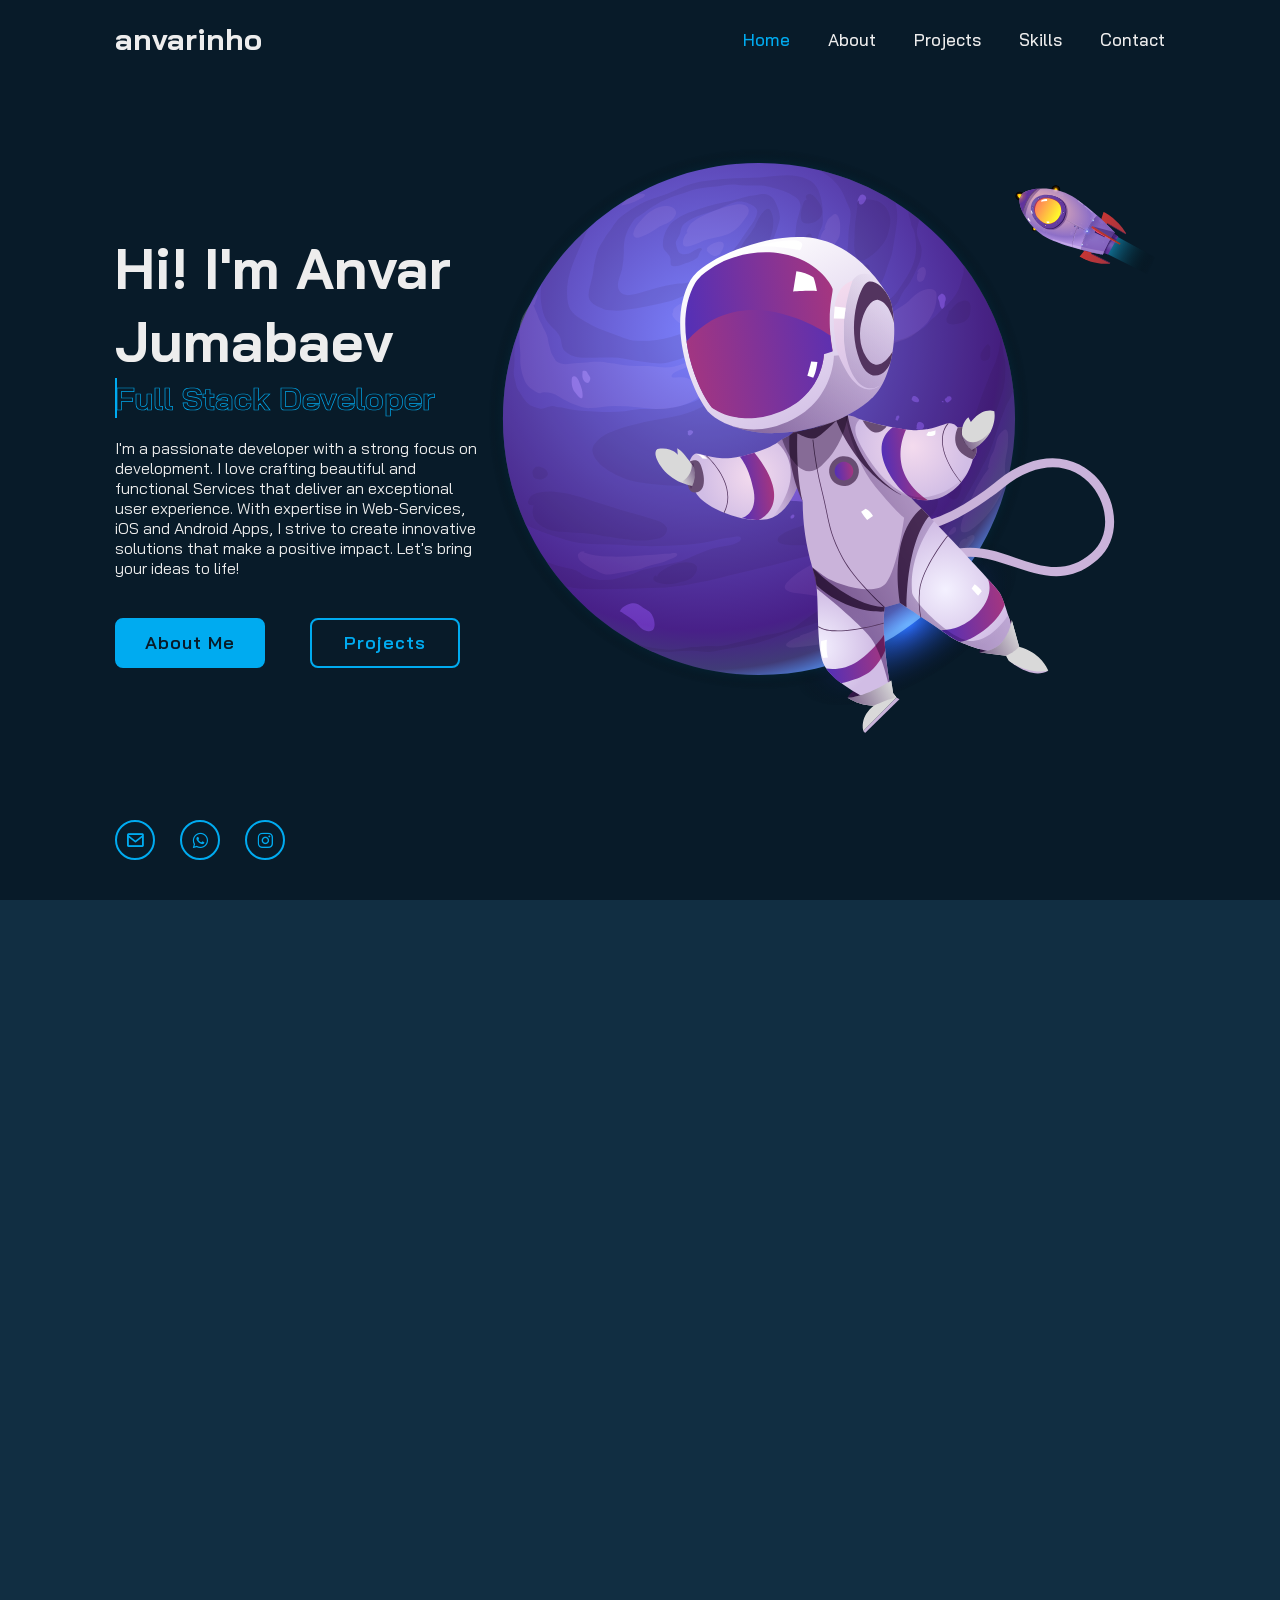
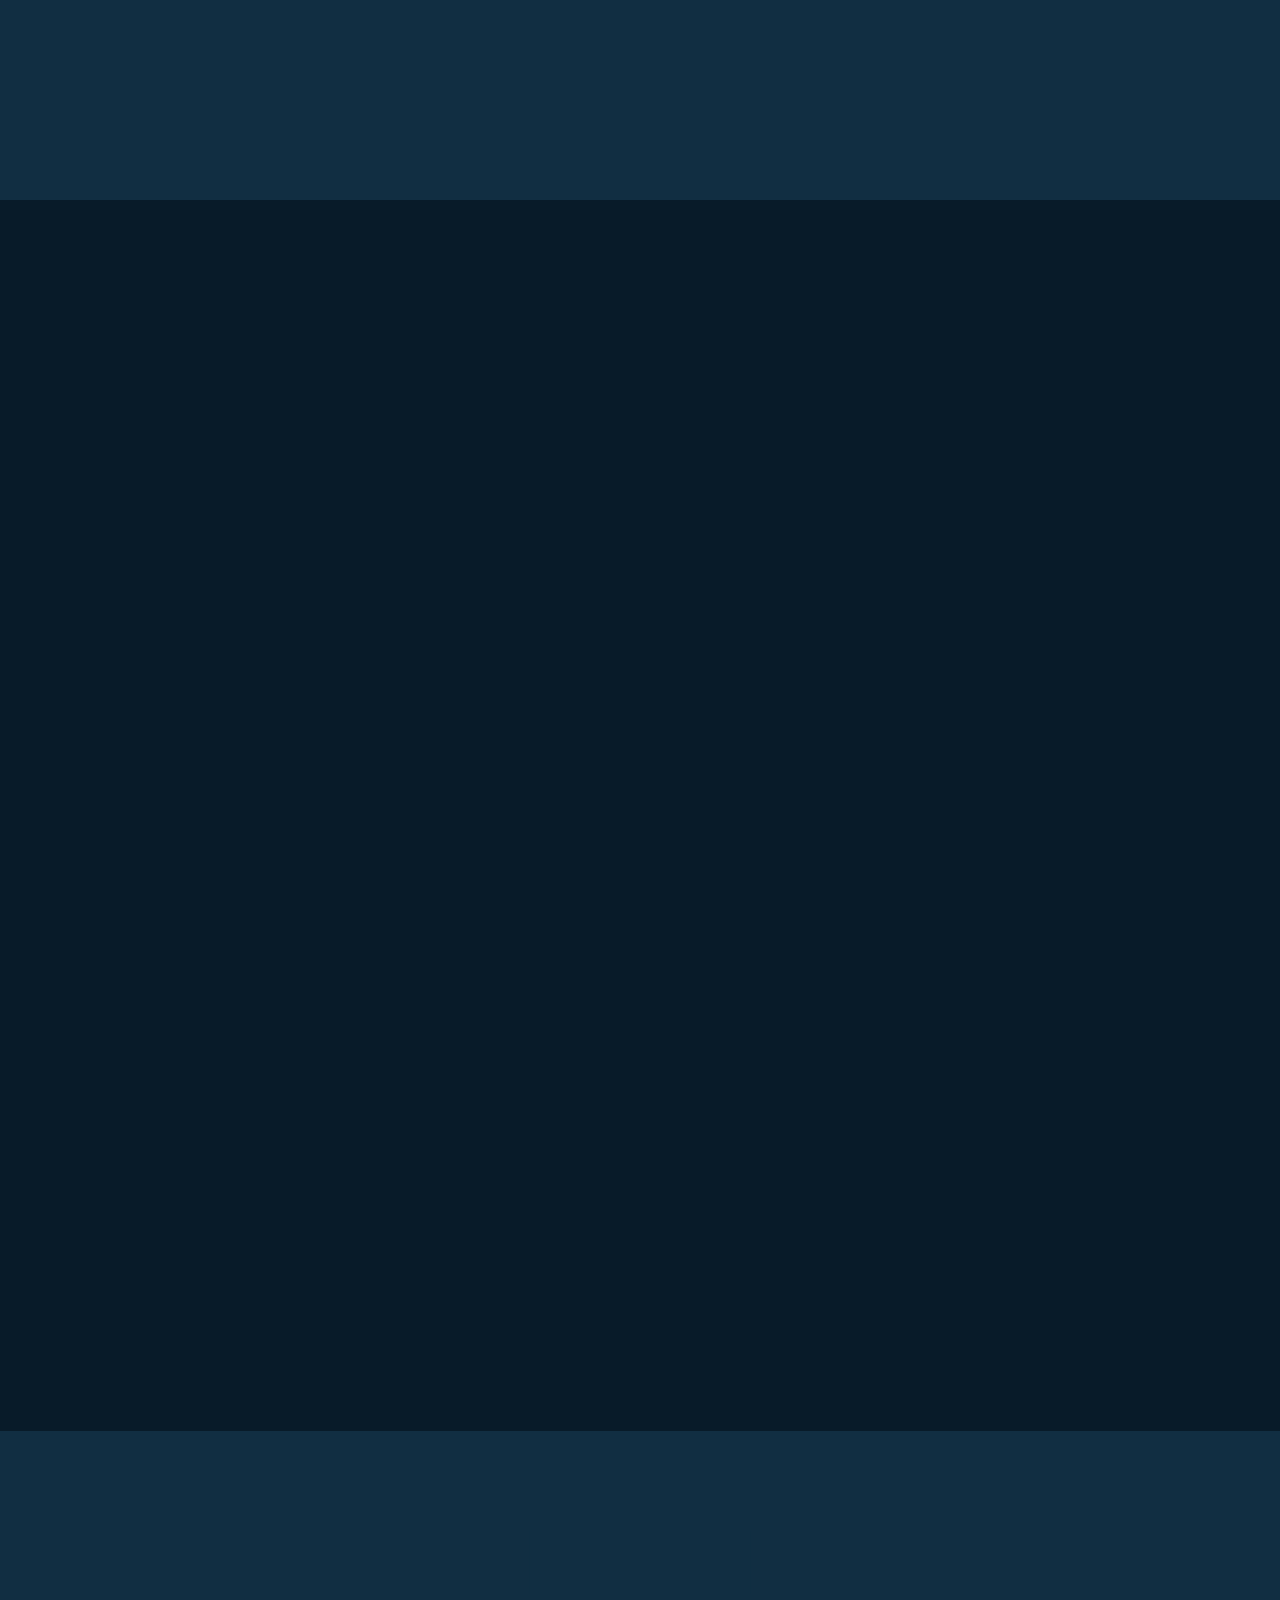
==== index.html @ 2df8dfd7 "rel follow" ====
<!DOCTYPE html>
<html lang="en">
  <head>
    <title>Anvar Jumabaev | Portfolio</title>
    <meta charset="UTF-8" />
    <meta name="viewport" content="width=device-width, initial-scale=1" />
    <meta name="description" content="I'm a passionate developer with a strong focus on development. I love crafting beautiful and functional Services that deliver an exceptional user experience. With expertise in Web-Services, iOS and Android Apps, I strive to create innovative solutions that make a positive impact. Let's bring your ideas to life!"/>
    <!-- <meta name="twitter:card" content="summary" /> -->
    <meta name="twitter:site" content="@anvarinho" />
    <meta name="twitter:title" content="Anvar Jumabaev | Portfolio" />
    <meta name="twitter:description" content="I'm a passionate developer with a strong focus on development. I love crafting beautiful and functional Services that deliver an exceptional user experience. With expertise in Web-Services, iOS and Android Apps, I strive to create innovative solutions that make a positive impact. Let's bring your ideas to life!" />
    <meta name="twitter:image" content="https://anvarinho.github.io/abouts.jpg" />
    <meta property="og:type" content="article" />
    <meta property="og:title" content="Anvar Jumabaev | Portfolio" />
    <meta property="og:description" content="I'm a passionate developer with a strong focus on development. I love crafting beautiful and functional Services that deliver an exceptional user experience. With expertise in Web-Services, iOS and Android Apps, I strive to create innovative solutions that make a positive impact. Let's bring your ideas to life!" />
    <meta property="og:url" content="https://anvarinho.github.io" />
    <meta property="og:image" content="https://anvarinho.github.io/abouts.jpg" />
    <link href="style.css" rel="stylesheet" />
    <link rel="icon" href="favicon.png" type="image/png">
    <!-- box icons -->
    <link href='https://unpkg.com/boxicons@2.1.4/css/boxicons.min.css' rel='stylesheet'>
    <link rel="stylesheet" href="https://unpkg.com/aos@next/dist/aos.css" />
  </head>
  <body>

    <header class="header"> 
      <a href="#" class="logo">anvarinho <span class="animate" style="--i:1;"></span></a>
      <div class="bx bx-menu" id="menu-icon"></div>
      <nav class="navbar">
        <a href="#home" class="active">Home</a>
        <a href="#about">About</a>
        <a href="#projects">Projects</a>
        <a href="#skills">Skills</a>
        <a href="#contact">Contact</a>

        <span class="active-nav"></span>
        <span class="animate" style="--i:2;"></span>
      </nav>
    </header>

    <section class="home show-animate" id="home">
      <div class="home-content">
        <h1>Hi! I'm <span>Anvar Jumabaev</span><span class="animate" style="--i:2;"></span></h1>
        <div class="text-animate">
          <h3>Full Stack Developer</h3>
          <span class="animate" style="--i:3;"></span>
        </div>
        <p>
          I'm a passionate developer with a strong focus on development. I love crafting beautiful and functional Services that deliver an exceptional user experience. With expertise in Web-Services, iOS and Android Apps, I strive to create innovative solutions that make a positive impact. Let's bring your ideas to life!
          <span class="animate" style="--i:4;"></span>
        </p>
        <div class="btn-box">
          <a href="#about" class="btn">About Me</a>
          <a href="#projects" class="btn">Projects</a>
          <span class="animate" style="--i:5;"></span>
        </div>
      </div>
      <div class="home-sci">
        <a href="mailto:anvarinho@gmail.com" target="_blank"><i class='bx bx-envelope'></i></a>
        <a href="https://wa.me/79999858060?text=Hi%20Anvar!!!" target="_blank"><i class='bx bxl-whatsapp'></i></a>
        <a href="https://www.instagram.com/anvarinho/" target="_blank"><i class='bx bxl-instagram'></i></a>
        <span class="animate" style="--i:6;"></span>
      </div>
      <div class="home-imgHover"></div>
      <img data-aos="fade-left" src="header.svg" class="banner-img" alt="">
      <span class="animate home-img" style="--i:7;"></span>
    </section>
    <section class="about" id="about">
      <h2 class="heading">About <span>Me</span><span class="animate scroll" style="--i:1;"></span></h2>
      <div class="about-img">
        <img src="abouts.jpg" alt="About">
        <span class="circle-spin"></span>
        <span class="animate scroll" style="--i:2;"></span> 
      </div>
      <div class="about-content">
        <h3>Full Stack Developer<span class="animate scroll" style="--i:3;"></span> </h3>
        <p>
          I specialize in iOS and Android development, creating cutting-edge mobile applications that enhance user experiences. With a strong command of Swift and Kotlin, I deliver high-quality and feature-rich apps tailored to your specific requirements. From UI design to backend integration, I'm dedicated to building top-notch mobile solutions that leave a lasting impression. Let's turn your ideas into reality on both iOS and Android platforms!
          <span class="animate scroll" style="--i:4;"></span> 
        </p>
        <div class="btn-box btns">
          <a href="#projects" class="btn">Read More</a>
          <span class="animate scroll" style="--i:5;"></span>
        </div>
      </div>
    </section>
    <section class="projects" id="projects">
      <h2 class="heading">My <span>Journey</span><span class="animate scroll" style="--i:1;"></span></h2>
      <div class="projects-row">

        <div class="projects-column">
          <h3 class="title">Projects<span class="animate scroll" style="--i:2;"></span></h3>
          <div class="projects-box">

            <div class="projects-content">
              <div class="content">
                <div class="year"><i class='bx bx-calendar' ></i>  2021 - August</div>
                <a href="https://apps.apple.com/us/app/guidebook-kyrgyzstan/id1575382810" target="_blank"><h3>GuideBook of Kyrgyzstan | iOS App</h3></a>
                <p>The app is informational source for tourists about the most attractive places of Kyrgyzstan and works on django (rest framework) server</p>
                <h1 class="tags">
                  <!-- <p class="tag" style="background: rgba(255, 0, 0, 0.5);">#SwiftUI</p> -->
                  <p class="tag">#SwiftUI</p>
                  <p class="tag">#UIKit</p>
                  <p class="tag">#Foundation</p>
                  <p class="tag">#API</p>
                  <p class="tag">#json</p>
                  <p class="tag">#git</p>
                  <p class="tag">#requests</p>
                </h1>
              </div>
            </div>

            <div class="projects-content">
              <div class="content">
                <div class="year"><i class='bx bx-calendar' ></i>  2022 - January</div>
                <a href="https://central-asia.live/en" target="_blank" rel="follow"><h3>GuideBook of Kyrgyzstan | Website</h3></a>
                <p>The website is informational source for tourists about the most attractive places of Kyrgyzstan and serves as a server for iOS and Android apps</p>
                <h1 class="tags">
                  <p class="tag">#django</p>
                  <p class="tag">#django-rest-framework</p>
                  <p class="tag">#scrapy</p>
                  <p class="tag">#HTML</p>
                  <p class="tag">#CSS</p>
                  <p class="tag">#JavaScript</p>
                  <p class="tag">#AOS</p>
                  <p class="tag">#API</p>
                  <p class="tag">#git</p>
                  <p class="tag">#MySQL</p>
                  <p class="tag">#apache2</p>
                  <p class="tag">#cron</p>
                </h1>
              </div>
            </div>

            

            <div class="projects-content">
              <div class="content">
                <div class="year"><i class='bx bx-calendar' ></i>  2022 - November</div>
                <a href="https://play.google.com/store/apps/details?id=com.anvarinho.guidebook" target="_blank"><h3>GuideBook of Kyrgyzstan | Android App</h3></a>
                <p>The app is informational source for tourists about the most attractive places of Kyrgyzstan and works on django (rest framework) server</p>
                <h1 class="tags">
                  <p class="tag">#jetpack-compose</p>
                  <p class="tag">#okhttp3</p>
                  <p class="tag">#retrofit</p>
                  <p class="tag">#API</p>
                  <p class="tag">#git</p>
                  <p class="tag">#materialUI</p>
                </h1>
              </div>
            </div>
            <div class="projects-content">
              <div class="content">
                <div class="year"><i class='bx bx-calendar' ></i>  2024 - Now</div>
                <a href="https://central-asia.live/en/places" target="_blank" rel="follow"><h3>GuideBook of Kyrgyzstan | App</h3></a>
                <p>The app is informational source for tourists about the most attractive places of Kyrgyzstan and serves as a server for iOS and Android apps</p>
                <h1 class="tags">
                  <p class="tag">#ME<mark>R</mark>N</p>
                  <p class="tag">#MongoDB</p>
                  <p class="tag">#express</p>
                  <p class="tag">#Next.JS</p>
                  <p class="tag">#React</p>
                  <p class="tag">#NodeJS</p>
                  <p class="tag">#nginx</p>
                  <p class="tag">#ubuntu</p>
                  <p class="tag">#pm2</p>
                  <p class="tag">#nvim</p>
                  <p class="tag">#tmux</p>
                  <p class="tag">#bash</p>
                  <p class="tag">#SEO</p>
                </h1>
              </div>
            </div>

            <span class="animate scroll" style="--i:3;"></span>

          </div>
        </div>


        <div class="projects-column">
          <h3 class="title">Projects<span class="animate scroll" style="--i:5;"></span></h3>
          <div class="projects-box">

            <div class="projects-content">
              <div class="content">
                <div class="year"><i class='bx bx-calendar' ></i>  2023 - January</div>
                <a href="https://wecan.kg/" target="_blank"><h3>WeCan | Website</h3></a>
                <p>The website is search service for masters of household purposes and works as a server for iOS and Android apps</p>
                <h1 class="tags">
                  <p class="tag">#django</p>
                  <p class="tag">#django-rest-framework</p>
                  <p class="tag">#FirebaseCloudMessaging</p>
                  <p class="tag">#HTML</p>
                  <p class="tag">#CSS</p>
                  <p class="tag">#JavaScript</p>
                  <p class="tag">#AOS</p>
                  <p class="tag">#API</p>
                  <p class="tag">#git</p>
                  <p class="tag">#PostgreSQL</p>
                  <p class="tag">#nginx</p>
                </h1>
              </div>
            </div>

            <div class="projects-content">
              <div class="content">
                <div class="year"><i class='bx bx-calendar' ></i>  2023 - June</div>
                <a href="https://apps.apple.com/us/app/wecan-%D1%81%D0%B5%D1%80%D0%B2%D0%B8%D1%81-%D0%BF%D0%BE%D0%B8%D1%81%D0%BA%D0%B0-%D0%BC%D0%B0%D1%81%D1%82%D0%B5%D1%80%D0%BE%D0%B2/id6451155875" target="_blank"><h3>WeCan | iOS App</h3></a>
                <p>The app is a client for search service for masters of household purposes and works on django (rest framework) server</p>
                <h1 class="tags">
                  <p class="tag">#SwiftUI</p>
                  <p class="tag">#Foundation</p>
                  <p class="tag">#Firebase</p>
                  <p class="tag">#UserNotifications</p>
                  <p class="tag">#API</p>
                  <p class="tag">#json</p>
                  <p class="tag">#git</p>
                  <p class="tag">#requests</p>
                </h1>
              </div>
            </div>

            <div class="projects-content">
              <div class="content">
                <div class="year"><i class='bx bx-calendar' ></i>  2023 - July</div>
                <a href="https://play.google.com/store/apps/details?id=com.anvarinho.wecan" target="_blank"><h3>WeCan | Android App</h3></a>
                <p>The app is a client for search service for masters of household purposes and works on django (rest framework) server</p>
                <h1 class="tags">
                  <p class="tag">#jetpack-compose</p>
                  <p class="tag">#okhttp3</p>
                  <p class="tag">#FirebaseCloudMessaging</p>
                  <p class="tag">#retrofit</p>
                  <p class="tag">#API</p>
                  <p class="tag">#git</p>
                  <p class="tag">#materialUI</p>
                </h1>
              </div>
            </div>
            <span class="animate scroll" style="--i:6;"></span>
          </div>
        </div>

      </div>
    </section>
    <section class="skills" id="skills">
      <h2 class="heading">My <span>Skills</span><span class="animate scroll" style="--i:1;"></span></h2>
      <div class="skills-row">

        <div class="skills-column">
          <h3 class="title">Coding Skills<span class="animate scroll" style="--i:2;"></span></h3>
          <div class="skills-box">
            <div class="skills-content">

              <div class="progress">
                <h3>HTML <span>90%</span></h3>
                <div class="bar"><span></span></div>
              </div>

              <div class="progress">
                <h3>CSS <span>80%</span></h3>
                <div class="bar"><span></span></div>
              </div>

              <div class="progress">
                <h3>JS <span>65%</span></h3>
                <div class="bar"><span></span></div>
              </div>

              <div class="progress">
                <h3>Python <span>70 %</span></h3>
                <div class="bar"><span></span></div>
              </div>

            </div>
            <span class="animate scroll" style="--i:3;"></span>
          </div>
        </div>

        <div class="skills-column">
          <h3 class="title">Professional Skills<span class="animate scroll" style="--i:5;"></span></h3>
          <div class="skills-box">
            <div class="skills-content">

              <div class="progress">
                <h3>Web Design <span>90%</span></h3>
                <div class="bar"><span></span></div>
              </div>

              <div class="progress">
                <h3>Web Development <span>80%</span></h3>
                <div class="bar"><span></span></div>
              </div>

              <div class="progress">
                <h3>Graphic Design <span>65%</span></h3>
                <div class="bar"><span></span></div>
              </div>

              <div class="progress">
                <h3>SEO Marketing <span>70 %</span></h3>
                <div class="bar"><span></span></div>
              </div>

            </div>
            <span class="animate scroll" style="--i:6;"></span>
          </div>
        </div>

      </div>
    </section>

    <section class="contact" id="contact">
      <h2 class="heading">Contact <span>Me</span><span class="animate scroll" style="--i:1;"></span></h2>
      <!-- <form action="#"> -->
      <form id="contactForm" action="#" onsubmit="sendEmail(event); return false;">

        <div class="input-box">
          <div class="input-field">
            <input type="text" name="fullName" placeholder="Full Name" required>
            <span class="focus"></span>
          </div>
          <div class="input-field">
            <input type="text" name="emailAddress" placeholder="Email Address" required>
            <span class="focus"></span>
          </div>
          <span class="animate scroll" style="--i:3;"></span>
        </div>

        <div class="input-box">
          <div class="input-field">
            <input type="number" name="phoneNumber" placeholder="Mobile Number" required>
            <span class="focus"></span>
          </div>
          <div class="input-field">
            <input type="text" name="emailSubject" placeholder="Email Subject" required>
            <span class="focus"></span>
          </div>
          <span class="animate scroll" style="--i:5;"></span>
        </div>
        <div class="textarea-field">
          <textarea name="message" id="" cols="30" rows="10" placeholder="Your Message" required></textarea>
          <span class="focus"></span>
          <span class="animate scroll" style="--i:7;"></span>
        </div>

        <div class="btn-box btns">
          <button type="submit" class="btn">Submit</button>
          <!-- <a href="mailto:anvarinho@gmail.com?subject=Tour&body=Hello,%0A%0AThis is the body of the email.">Send Email</a> -->
          <span class="animate scroll" style="--i:9;"></span>
        </div>
      </form>
    </section>
    <footer class="footer">
      <div class="footer-text">
        <p><span>anvarinho</span> &copy; 2024</p>
        <!-- <p><span id="authorName">anvarinho</span> &copy; <span id="currentYear"></span></p> -->
        <span class="animate scroll" style="--i:1;"></span>
      </div>
      <div class="footer-iconTop">
        <a href="#"><i class="bx bx-up-arrow-alt"></i></a>
        <span class="animate scroll" style="--i:3;"></span>
      </div>
    </footer>
    <script src="https://unpkg.com/aos@next/dist/aos.js"></script>
    <script>
      AOS.init();
    </script>
    <script src="script.js"></script>
    <script>
      function sendEmail(event) {
      event.preventDefault(); // Prevent the default form submission behavior

      const fullNameInput = document.querySelector('input[name="fullName"]');
      console.log('fullNameInput:', fullNameInput);
      const emailAddressInput = document.querySelector('input[name="emailAddress"]');
      const phoneNumberInput = document.querySelector('input[name="phoneNumber"]');
      const emailSubjectInput = document.querySelector('input[name="emailSubject"]');
      const messageTextarea = document.querySelector('textarea[name="message"]');

      // Check if any of the form elements are null
      if (!fullNameInput || !emailAddressInput || !emailSubjectInput || !messageTextarea) {
        console.error('One or more form elements are not found.');
        return;
      }

      const fullName = encodeURIComponent(fullNameInput.value);
      const emailAddress = encodeURIComponent(emailAddressInput.value);
      const phoneNumber = encodeURIComponent(phoneNumberInput.value)
      const emailSubject = encodeURIComponent(emailSubjectInput.value);
      const message = encodeURIComponent(messageTextarea.value);

      const mailtoLink = `mailto:anvarinho@gmail.com?subject=${emailSubject}&body=${message}%0A%0AFrom: ${fullName} <%20${emailAddress}>%0APhone: +${phoneNumber}`;
      // const mailtoLink = `mailto:${emailAddress}?subject=${emailSubject}&body=${message}%0A%0AFrom: ${fullName} <%20${emailAddress}>`;
      window.location.href = mailtoLink;
    }
    </script>
    <!-- <script>
      AOS.init();
    </script> -->
  </body>
</html>
---- style.css ----
@import url('https://fonts.googleapis.com/css2?family=Poppins:wght@300;400;500;600;700;800;900&display=swap');
@import url('https://fonts.googleapis.com/css2?family=Bai+Jamjuree:wght@300;400;500;600;700;800;900&display=swap');

* {
    margin: 0;
    padding: 0;
    box-sizing: border-box;
    text-decoration: none;
    border: none;
    outline: none;
    scroll-behavior: smooth;
    font-family: 'Bai Jamjuree', sans-serif;
}

:root{
    --bg-color: #081b29;
    --second-bg-color: #112e42;
    --text-color: #ededed;
    --main-color: #00abf0;
}

html{
    font-size: 62.5%;
    overflow-x: hidden;
}

body{
    background: var(--bg-color);
    color: var(--text-color);
}

.header {
    position: fixed;
    top: 0;
    left: 0;
    width: 100%;
    padding: 2rem 9%;
    background: transparent;
    display: flex;
    justify-content: space-between;
    align-items: center;
    z-index: 100;
    transition: .5s;
}

.header.sticky{
    background: linear-gradient(0deg, transparent, rgba(0,0,0,0.8));
    backdrop-filter: blur(6px);
    -webkit-backdrop-filter:blur(6px);
}

.logo{
    position: relative;
    font-size: 3rem;
    color: var(--text-color);
    font-weight: 900;
}

.navbar{
    position: relative;
}

.navbar a{
    font-size: 1.7rem;
    color: var(--text-color);
    font-weight: 500;
    margin-left: 3.5rem;
    transition: .5s;
    z-index: 100;
}

.navbar a:hover,
.navbar a.active{
    color: var(--main-color);
}

#menu-icon{
    position: relative;
    font-size: 3.5rem;
    color: var(--text-color);
    cursor: pointer;
    display: none;
}

section {
    min-height: 100vh;
    padding: 10rem 9% 2rem;
}

.home{
    display: flex;
    align-items: center;
    padding: 0 9%;
    /* background: url('header.svg') no-repeat;
    background-size: cover;
    background-position: center; */
}

.home-content{
    max-width: 60rem;
    z-index: 99;
}

.home-content h1{
    position: relative;
    display: inline-block;
    font-size: 5.6rem;
    font-weight: 700;
    line-height: 1.3;
}

.home-content h1 span{
    color: var(--text-color);
}

.home-content .text-animate{
    position: relative;
    width: 32.8rem;
}

.home-content .text-animate h3{
    font-size: 3.2rem;
    font-weight: 700;
    color: transparent;
    -webkit-text-stroke: .7px var(--main-color);
    background-image: linear-gradient(var(--main-color), var(--main-color));
    background-repeat: no-repeat;
    -webkit-background-clip: text;
    background-position: -33rem 0;

}

.home.show-animate .home-content .text-animate h3{
    animation: homeBgText 6s linear infinite;
    animation-delay: 2s;
}

.home-content .text-animate h3::before{
    content: '';
    position: absolute;
    top: 0;
    left: 0;
    width: 0;
    height: 100%;
    border-right: 2px solid var(--main-color);
    z-index: -1;
}

.home.show-animate .home-content .text-animate h3::before{
    animation: homeCursorText 6s linear infinite;
    animation-delay: 2s;
}

.home-content p{
    position: relative;
    font-size: 1.6rem;
    margin: 2rem 0 4rem;
}

.btn-box{
    position: relative;
    display: flex;
    justify-content: space-between;
    width: 34.5rem;
    height: 5rem;
}

.btn-box .btn{
    position: relative;
    display: inline-flex;
    justify-content: center;
    align-items: center;
    width: 15rem;
    height: 100%;
    background: var(--main-color);
    border: .2rem solid var(--main-color);
    border-radius: .8rem;
    font-size: 1.8rem;
    font-weight: 600;
    letter-spacing: .1rem;
    color: var(--bg-color);
    z-index: 1;
    overflow: hidden;
    transition: .5s;
}

.btn-box .btn:hover{
    color: var(--main-color);
}

.btn-box .btn:nth-child(2){
    background: transparent;
    color: var(--main-color);
}
.btn-box .btn:nth-child(2):hover{
    color: var(--bg-color);
}

.btn-box .btn:nth-child(2)::before{
    background: var(--main-color);
}

.btn-box .btn::before{
    content: '';
    position: absolute;
    top: 0;
    left: 0;
    width: 0;
    height: 100%;
    background: var(--bg-color);
    z-index: -1;
    transition: .5s;
}

.btn-box .btn:hover::before{
    width: 100%;
}

.home-sci{
    position: absolute;
    bottom: 4rem;
    width: 170px;
    display: flex;
    justify-content: space-between;
}

.home-sci a{
    position: relative;
    display: inline-flex;
    justify-content: center;
    align-items: center;
    width: 40px;
    height: 40px;
    background: transparent;
    border: .2rem solid var(--main-color);
    border-radius: 50%;
    font-size: 20px;
    color: var(--main-color);
    z-index: 1;
    overflow: hidden;
    transition: .5s;
}

.home-sci a:hover{
    color: var(--bg-color);
}

.home-sci a::before{
    content: '';
    position: absolute;
    top: 0;
    left: 0;
    width: 0;
    height: 100%;
    background: var(--main-color);
    z-index: -1;
    transition: .5s; 
}

.home-sci a:hover::before{
    width: 100%;
}

.banner-img {
    box-sizing: border-box;
    z-index: 101;
    animation: updown 3s linear infinite;
}

.home-imgHover{
    position: absolute;
    top: 0;
    right: 0;
    width: 45%;
    height: 100%;
    background: transparent;
    transition: 3s;
}

.home-imgHover:hover{
    background: var(--bg-color);
    opacity: .8;
}

.about{
    display: flex;
    justify-content: center;
    align-items: center;
    flex-direction: column;
    gap: 2rem;
    background: var(--second-bg-color);
    padding-bottom: 6rem;
}

.heading{
    position: relative;
    font-size: 5rem;
    margin-bottom: 3rem;
    text-align: center;
}

span{
    color: var(--main-color);
}

.about-img{
    position: relative;
    width: 25rem;
    height: 25rem;
    border-radius: 50%;
    display: flex;
    justify-content: center;
    align-items: center;
}

.about-img img{
    width: 90%;
    border-radius: 50%;
    border: .2rem solid var(--main-color);
}

.about-img .circle-spin{
    position: absolute;
    top: 50%;
    left: 50%;
    transform: translate(-50%, -50%) rotate(0);
    width: 100%;
    height: 100%;
    border-radius: 50%;
    border-top: .2rem solid var(--second-bg-color);
    border-bottom: .2rem solid var(--second-bg-color);
    border-left: .2rem solid var(--main-color);
    border-right: .2rem solid var(--main-color);
    animation: aboutSpinner 8s linear infinite;
}

.about-content{
    text-align: center;
}

.about-content h3{
    position: relative;
    display: inline-block;
    font-size: 2.6rem;
}

.about-content p{
    position: relative;
    font-size: 1.6rem;
    margin: 2rem 0 3rem;
}

.btn-box.btns{
    display: inline-block;
    width: 15rem;
}

.btn-box.btns a::before{
    background: var(--second-bg-color);
}

.projects{
    display: flex;
    justify-content: center;
    align-items: center;
    flex-direction: column;
    min-height: auto;
    padding-bottom: 5rem;
}

.projects .projects-row{
    display: flex;
    flex-wrap: wrap;
    gap: 5rem;
}

.projects .projects-column{
    flex: 1 1 40rem;
}

.projects-column .title{
    position: relative;
    display: inline-block;
    font-size: 2.5rem;
    margin: 0 0 1.5rem 2rem;
}

.projects-column .projects-box{
    position: relative;
    border-left: .2rem solid var(--main-color);
}

.projects-box .projects-content{
    position: relative;
    padding-left: 2rem;
}

.projects-box .projects-content .tags{
    display: flex;
    flex-wrap: wrap;
}

.projects-box .projects-content .tags .tag {
    padding-top: 0;
    margin-right: 6px;
    padding: 0 3px 0 3px;
    background: var(--second-bg-color);
    border-radius: 3px;
    margin-top: 3px;
}

.projects-box .projects-content::before{
    content: '';
    position: absolute;
    top: 0;
    left: -1.1rem;
    width: 2rem;
    height: 2rem;
    background: var(--main-color);
    border-radius: 50%;
}

.projects-content .content{
    position: relative;
    padding: 2rem;
    border: .2rem solid var(--main-color);
    border-radius: .6rem;
    margin-bottom: 2rem;
    overflow: hidden;
}

.projects-content .content::before{
    content: '';
    position: absolute;
    top: 0;
    left: 0;
    width: 0;
    height: 100%;
    background: var(--second-bg-color);
    z-index: -1;
    transition: .5s;
}

.projects-content .content:hover::before{
    width: 100%;
}

.projects-content .content .year{
    font-size: 1.5rem;
    color: var(--main-color);
    padding-bottom: .5rem;
}

.projects-content .content .year i{
    padding-right: .5rem;
}

.projects-content .content a h3{
    font-size: 2rem;
    color: var(--text-color);
}

.projects-content .content p{
    font-size: 1.6rem;
    padding-top: .5rem;
}

.skills {
    min-height: auto;
    padding-bottom: 7rem;
    background: var(--second-bg-color);
}

.skills h2{
    display: inline-block;
    left: 50%;
    transform: translateX(-50%);
}

.skills .skills-row{
    display: flex;
    flex-wrap: wrap;
    gap: 5rem;
}

.skills-row .skills-column{
    flex: 1 1 40rem;
}

.skills-column .title{
    position: relative;
    display: inline-block;
    font-size: 2.5rem;
    margin: 0 0 1.5rem;
}

.skills-column .skills-box{
    position: relative;
}

.skills-box .skills-content{
    position: relative;
    border: .2rem solid var(--main-color);
    border-radius: .6rem;
    padding: .5rem 1.5rem;
    z-index: 1;
    overflow: hidden;
}

.skills-box .skills-content::before{
    content: '';
    position: absolute;
    top: 0;
    left: 0;
    width: 0;
    height: 100%;
    background: var(--bg-color);
    z-index: -1;
    transition: .5s;
}

.skills-box .skills-content:hover::before{
    width: 100%;
}

.skills-content .progress{
    padding: 1rem 0;
}

.skills-content .progress h3{
    font-size: 1.7rem;
    display: flex;
    justify-content: space-between;
}

.skills-content .progress h3 span{
    color: var(--text-color);
}

.skills-content .progress .bar{
    height: 2.5rem;
    border-radius: .6rem;
    border: .2rem solid var(--main-color);
    padding: .5rem;
    margin: 1rem 0;
}

.skills-content .progress .bar span{
    display: block;
    height: 100%;
    border-radius: .3rem;
    background: var(--main-color);
}

.skills-column:nth-child(1) .skills-content .progress:nth-child(1) .bar span{
    width: 90%;
}

.skills-column:nth-child(1) .skills-content .progress:nth-child(2) .bar span{
    width: 80%;
}

.skills-column:nth-child(1) .skills-content .progress:nth-child(3) .bar span{
    width: 65%;
}

.skills-column:nth-child(1) .skills-content .progress:nth-child(4) .bar span{
    width: 70%;
}

.skills-column:nth-child(2) .skills-content .progress:nth-child(1) .bar span{
    width: 90%;
}

.skills-column:nth-child(2) .skills-content .progress:nth-child(2) .bar span{
    width: 80%;
}

.skills-column:nth-child(2) .skills-content .progress:nth-child(3) .bar span{
    width: 65%;
}

.skills-column:nth-child(2 ) .skills-content .progress:nth-child(4) .bar span{
    width: 70%;
}

.contact {
    min-height: auto;
    padding-bottom: 7rem;
}

.contact h2{
    display: inline-block;
    left: 50%;
    transform: translateX(-50%);
}

.contact form {
    max-width: 70rem;
    margin: 0 auto;
    text-align: center;
}

.contact form .input-box{
    position: relative;
    display: flex;
    justify-content: space-between;
    flex-wrap: wrap;
}

.contact form .input-box .input-field{
    position: relative;
    width: 49%;
    margin: .8rem 0;
}

.contact form .input-box .input-field input,
.contact form .textarea-field textarea{
    width: 100%;
    height: 100%;
    padding: 1.5rem;
    font-size: 1.6rem;
    color: var(--text-color);
    background: transparent;
    border-radius: .6rem;
    border: .2rem solid var(--main-color);
}

.contact form .input-box .input-field input::placeholder,
.contact form .textarea-field textarea::placeholder{
    color: var(--text-color);
}

.contact form .focus {
    position: absolute;
    top: 0;
    left: 0;
    width: 0;
    height: 100%;
    background: var(--second-bg-color);
    border-radius: .6rem;
    z-index: -1;
    transition: .5s;
}

.contact form .input-box .input-field input:focus~.focus,
.contact form .input-box .input-field input:valid~.focus,
.contact form .textarea-field textarea:focus~.focus,
.contact form .textarea-field textarea:valid~.focus{
    width: 100%;
}

.contact form .textarea-field{
    position: relative;
    margin: .8rem 0 2.7rem;
    display: flex;
}

.contact form .textarea-field textarea {
    resize: none;
}

.contact form .btn-box.btns .btn {
    cursor: pointer; 
}

.footer {
    display: flex;
    justify-content: space-between;
    align-items: center;
    flex-wrap: wrap;
    padding: 2rem 9%;
    background: var(--second-bg-color);
}

.footer-text,
.footer-iconTop{
    position: relative;
}

.footer-text p{
    font-size: 1.6rem;
}

.footer-text p span{
    font-size: 2.4rem;
    font-weight: 900;
}

.footer-iconTop a{
    position: relative;
    display: inline-flex;
    justify-content: center;
    align-items: center;
    padding: .8rem;
    background: var(--main-color);
    border: .2rem solid var(--main-color);
    border-radius: .6rem;
    z-index: 1;
    overflow: hidden;
}

.footer-iconTop a::before{
    content: '';
    position: absolute;
    top: 0;
    left: 0;
    width: 0;
    height: 100%;
    background: var(--second-bg-color);
    z-index: -1;
    transition: .5s;
}

.footer-iconTop a:hover::before{
    width: 100%;
}

.footer-iconTop a i{
    font-size: 2.4rem;
    color: var(--bg-color);
    transition: .5s;
}

.footer-iconTop a:hover i{
    color: var(--main-color);
}

/* ANIMATION RELOAD AND SCROLL */
.animate{
    position: absolute;
    top: 0;
    right: 0;
    width: 100%;
    height: 100%;
    background: var(--bg-color);
    z-index: 98;
}

.animate.home-img{
    width: 50%;
}

.logo .animate,
.navbar .animate,
#menu-icon .animate,
.home.show-animate .animate{
    animation: showRight 1s ease forwards;
    animation-delay: calc(.3s * var(--i));
}

.animate.scroll{
    transition: 1s ease;
    transition-delay: calc(.3s / var(--i));
    animation: none;
}

section:nth-child(odd) .animate.scroll,
.footer .animate.scroll{
    background: var(--second-bg-color);
}

.projects .projects-box .animate.scroll {
    width: 105%;
}

.about.show-animate .animate.scroll,
.projects.show-animate .animate.scroll,
.skills.show-animate .animate.scroll,
.contact.show-animate .animate.scroll,
.footer.show-animate .animate.scroll{
    transition-delay: calc(.3s * var(--i));
    width: 0;
}

/* Breakpoints */

@media (max-width: 1200px){
    html{
        font-size: 55%;
    }
}

@media (max-width: 991px){
    .header{
        padding: 2rem 4%;
    }
    .banner-img{
        display: none;
    }

    section{
        padding: 10rem 4% 2rem;
    }

    .home {
        padding: 0 4%;
    }

    .footer{
        padding: 2rem 4%;
    }
}

@media (max-width: 850px){
    .animate.home-img {
        width: 55%;
    }
}

@media (max-width: 768px){
    /* .header{
        
    } */

    #menu-icon{
        display: block;
    }

    .header.sticky{
        background: rgba(0,0,0,0.3);
        /* backdrop-filter: blur(3px);
        -webkit-backdrop-filter:blur(3px); */
    }

    .navbar{
        position: absolute;
        top: 100%;
        left: -100%;
        width: 100%;
        padding: 1rem 4%;
        background: rgba(0,0,0,0.3);
        backdrop-filter: blur(3px);
        -webkit-backdrop-filter:blur(3px);
        box-shadow: 0 .5rem 1rem rgba(0,0,0,.2);
        z-index: 1;
        transition: .25s ease;
        transition-delay: .25s;
    }

    .navbar.active{
        left: 0;
        transition-delay: 0s;
    }

    .navbar .active-nav{
        position: absolute;
        top: 0;
        left: -100%;
        width: 100%;
        height: 100%;
        background: rgba(0,0,0,0.5);
        backdrop-filter: blur(3px);
        -webkit-backdrop-filter:blur(3px);
        border-top: .1rem solid rgba(0,0,0,.2);
        z-index: -1;
        transition: .25s ease;
        transition-delay: 0s;
    }

    .navbar.active .active-nav{
        left: 0;
        transition-delay: .25s;
    }

    .navbar a {
        display: block;
        font-size: 2rem;
        margin: 3rem 0;
        transform: translateX(-20rem);
        transition: .25s ease;
        transition-delay: 0s;
    }

    .navbar.active a{
        transform: translateX(0);
        transition-delay: .25s;
    }

    .home-imgHover{
        pointer-events: none;
        background: var(--bg-color);
        opacity: .6;
    }
}

@media (max-width: 520px){
    html{
        font-size: 50%;
    }

    .home-content h1{
        display: flex;
        flex-direction: column;
    }

    .home-sci{
        width: 160px;
    }

    .home-sci a{
        width: 38px;
        height: 38px;
    }
}

@media (max-width: 462px){
    .home-content h1{
        font-size: 5.2rem;
    }

    .projects{
        padding: 10rem 4% 5rem 5%;
    }

    .contact form .input-box .input-field{
        width: 100%;
    }

    .footer {
        flex-direction: column-reverse;
    }

    .footer p{
        margin-top: 2rem;
        text-align: center;
    }
}

@media (max-width: 371px){
    .home{
        justify-content: center;
    }

    .home-content {
        display: flex;
        align-items: center;
        flex-direction: column;
        text-align: center;
    }

    .home-content h1{
        font-size: 5rem;
    }
}

/* KEYFRAMES ANIMATION */

@keyframes homeBgText{
    0%, 10%, 100%{
        background-position: -33rem 0;
    }
    65%, 85%{
        background-position: 0 0;
    }
}

@keyframes homeCursorText{
    0%, 10%, 100%{
        width: 0;
    }
    65%, 78%, 85%{
        width: 100%;
        opacity: 1;
    }
    75%,81%{
        opacity: 0;
    }
}

@keyframes aboutSpinner{
    100%{
        transform: translate(-50%, -50%) rotate(360deg);
    }
}

@keyframes showRight {
    100%{
        width: 0;
    }
}

@keyframes updown {
    0% {
        transform: translateY(-20px);
    }
    50% {
        transform: translateY(20px);
    }
    100% {
        transform: translateY(-20px);
    }
}
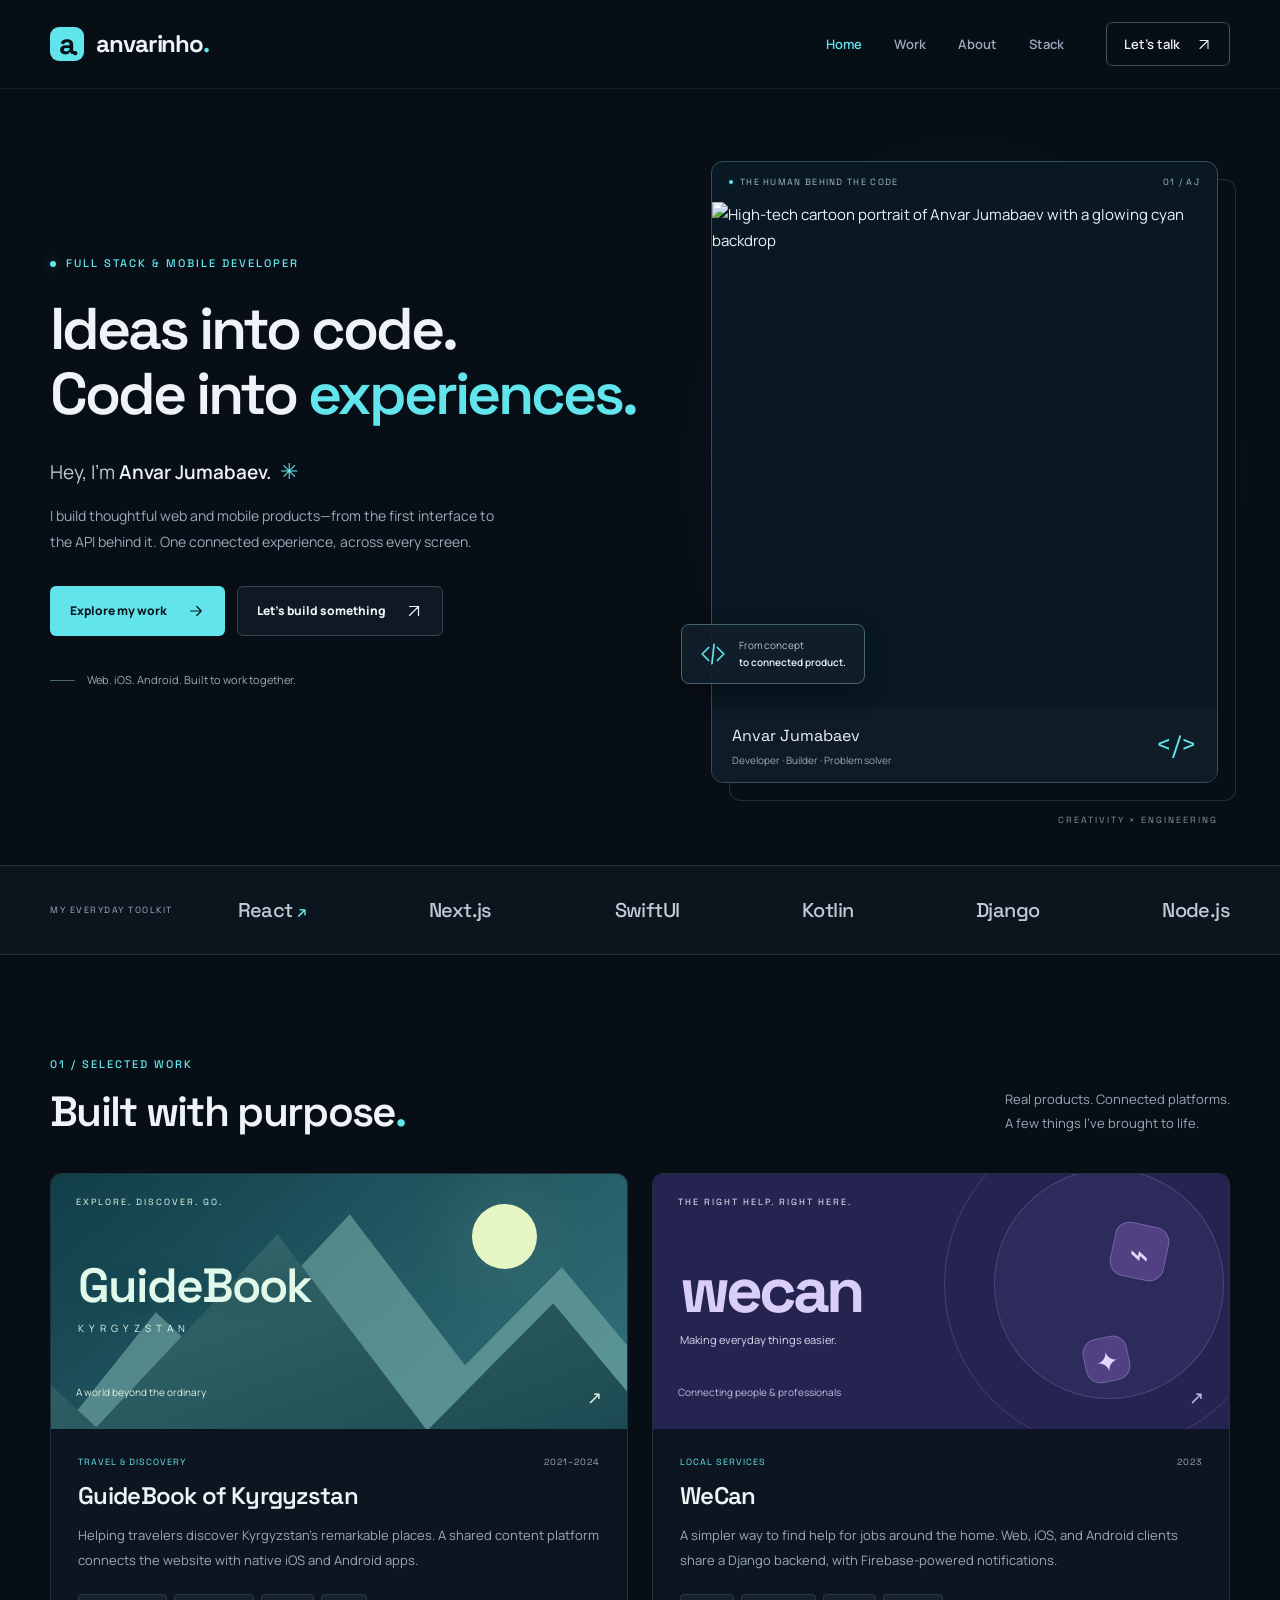
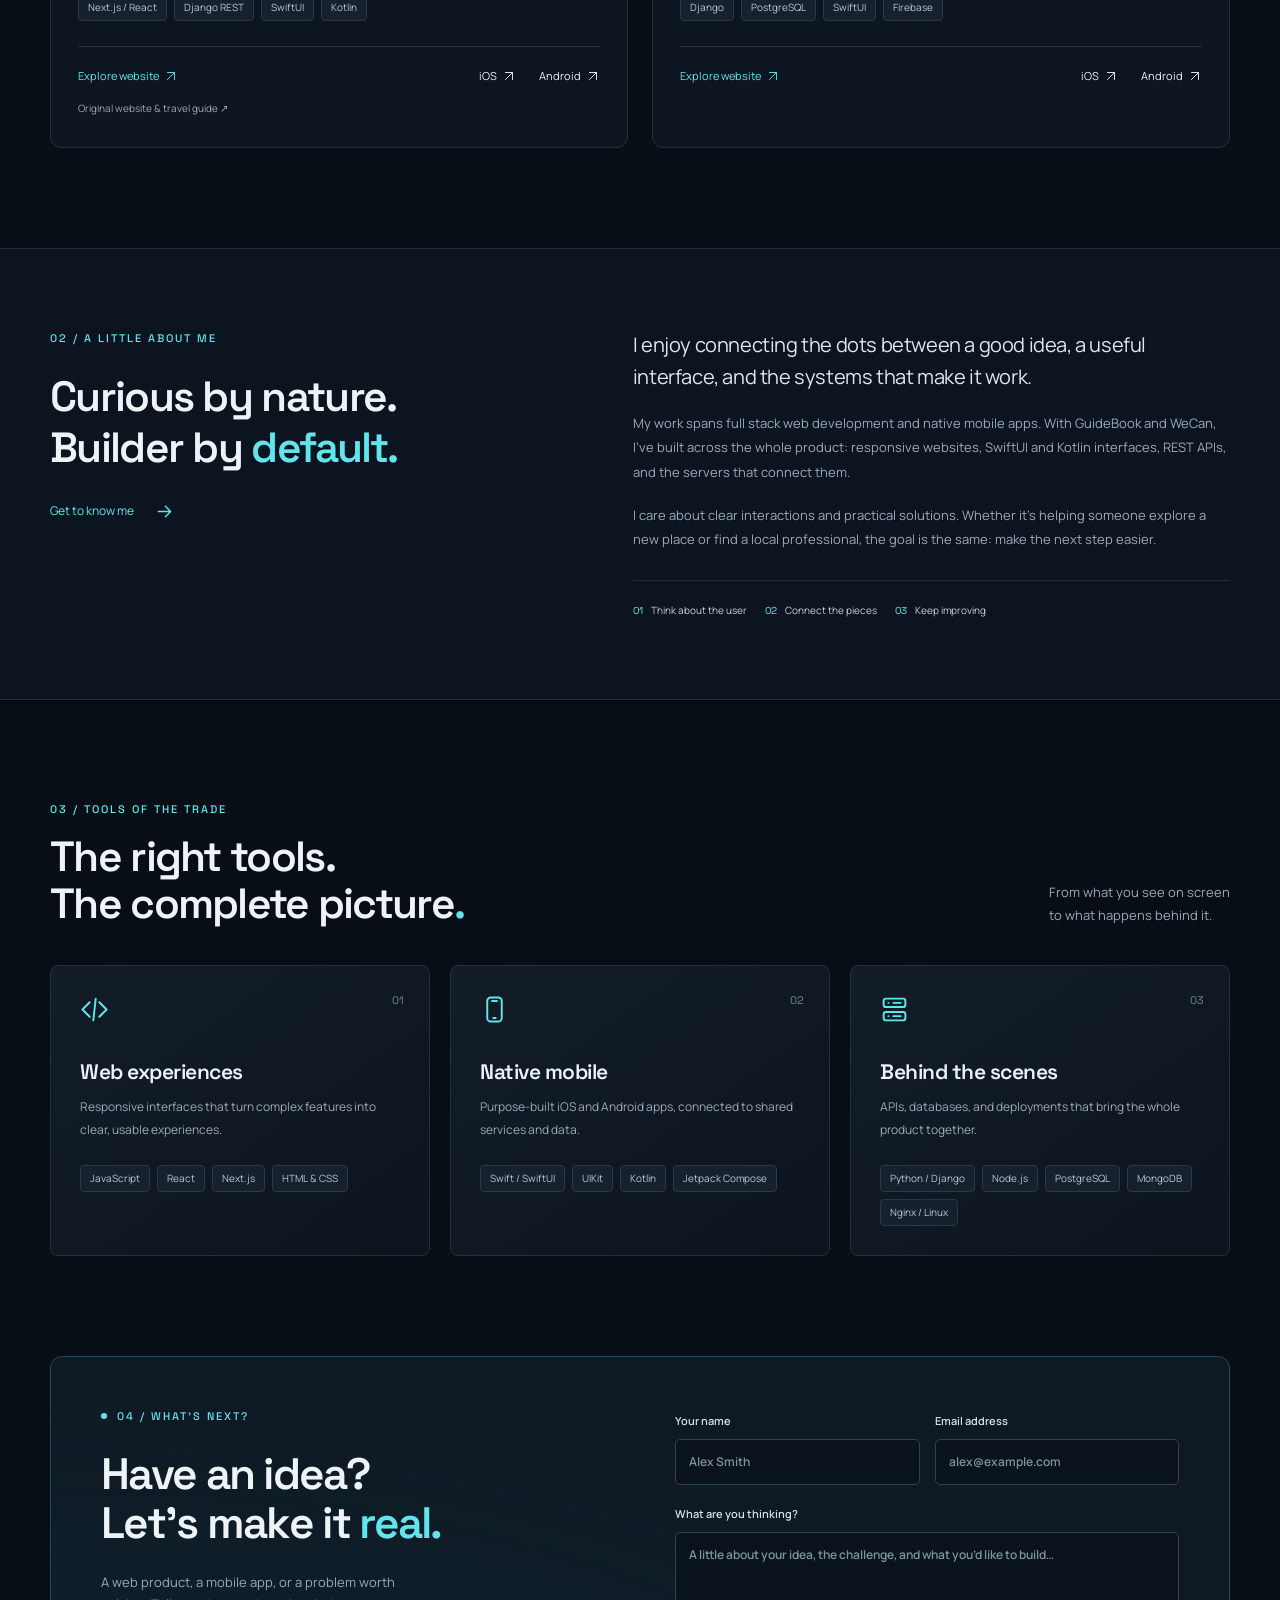
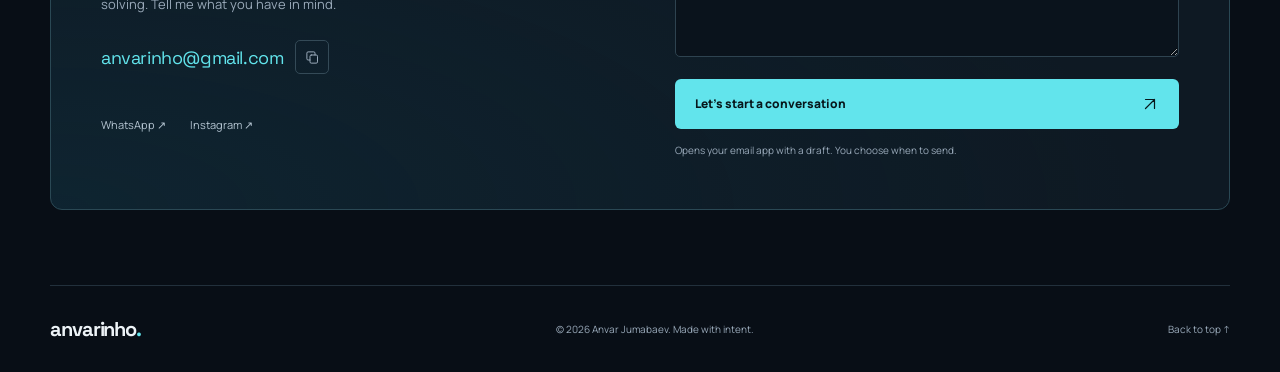
==== commit 43bf4e9b: "updated portfolio" ====
--- a/index.html
+++ b/index.html
@@ -1,402 +1,97 @@
 <!DOCTYPE html>
 <html lang="en">
-  <head>
-    <title>Anvar Jumabaev | Portfolio</title>
-    <meta charset="UTF-8" />
-    <meta name="viewport" content="width=device-width, initial-scale=1" />
-    <meta name="description" content="I'm a passionate developer with a strong focus on development. I love crafting beautiful and functional Services that deliver an exceptional user experience. With expertise in Web-Services, iOS and Android Apps, I strive to create innovative solutions that make a positive impact. Let's bring your ideas to life!"/>
-    <!-- <meta name="twitter:card" content="summary" /> -->
-    <meta name="twitter:site" content="@anvarinho" />
-    <meta name="twitter:title" content="Anvar Jumabaev | Portfolio" />
-    <meta name="twitter:description" content="I'm a passionate developer with a strong focus on development. I love crafting beautiful and functional Services that deliver an exceptional user experience. With expertise in Web-Services, iOS and Android Apps, I strive to create innovative solutions that make a positive impact. Let's bring your ideas to life!" />
-    <meta name="twitter:image" content="https://anvarinho.github.io/abouts.jpg" />
-    <meta property="og:type" content="article" />
-    <meta property="og:title" content="Anvar Jumabaev | Portfolio" />
-    <meta property="og:description" content="I'm a passionate developer with a strong focus on development. I love crafting beautiful and functional Services that deliver an exceptional user experience. With expertise in Web-Services, iOS and Android Apps, I strive to create innovative solutions that make a positive impact. Let's bring your ideas to life!" />
-    <meta property="og:url" content="https://anvarinho.github.io" />
-    <meta property="og:image" content="https://anvarinho.github.io/abouts.jpg" />
-    <link href="style.css" rel="stylesheet" />
-    <link rel="icon" href="favicon.png" type="image/png">
-    <!-- box icons -->
-    <link href='https://unpkg.com/boxicons@2.1.4/css/boxicons.min.css' rel='stylesheet'>
-    <link rel="stylesheet" href="https://unpkg.com/aos@next/dist/aos.css" />
-  </head>
-  <body>
-
-    <header class="header"> 
-      <a href="#" class="logo">anvarinho <span class="animate" style="--i:1;"></span></a>
-      <div class="bx bx-menu" id="menu-icon"></div>
-      <nav class="navbar">
-        <a href="#home" class="active">Home</a>
-        <a href="#about">About</a>
-        <a href="#projects">Projects</a>
-        <a href="#skills">Skills</a>
-        <a href="#contact">Contact</a>
-
-        <span class="active-nav"></span>
-        <span class="animate" style="--i:2;"></span>
+<head>
+  <meta charset="UTF-8">
+  <meta name="viewport" content="width=device-width, initial-scale=1">
+  <title>Anvar Jumabaev — Full Stack & Mobile Developer</title>
+  <meta name="description" content="Anvar Jumabaev builds connected experiences for the web, iOS, and Android. Explore GuideBook of Kyrgyzstan, WeCan, and the technology behind them.">
+  <meta property="og:type" content="website">
+  <meta property="og:title" content="Anvar Jumabaev — Full Stack & Mobile Developer">
+  <meta property="og:description" content="Thoughtful interfaces. Connected platforms. Explore my work across web, iOS, and Android.">
+  <meta property="og:url" content="https://anvarinho.github.io/">
+  <meta property="og:image" content="https://anvarinho.github.io/assets/anvar-cartoon.png">
+  <meta name="twitter:card" content="summary_large_image">
+  <meta name="twitter:site" content="@anvarinho">
+  <meta name="twitter:title" content="Anvar Jumabaev — Full Stack & Mobile Developer">
+  <meta name="twitter:description" content="Building connected experiences for the web, iOS, and Android.">
+  <meta name="twitter:image" content="https://anvarinho.github.io/assets/anvar-cartoon.png">
+  <meta name="theme-color" content="#080e16">
+  <link rel="icon" href="favicon.png" type="image/png">
+  <link rel="stylesheet" href="style.css">
+  <script src="script.js" defer></script>
+</head>
+<body>
+  <a class="skip-link" href="#main">Skip to content</a>
+  <svg class="icon-library" xmlns="http://www.w3.org/2000/svg" aria-hidden="true">
+    <symbol id="arrow" viewBox="0 0 24 24"><path d="M5 12h14m-6-6 6 6-6 6"/></symbol>
+    <symbol id="external" viewBox="0 0 24 24"><path d="M6 18 18 6M6 6h12v12"/></symbol>
+    <symbol id="code" viewBox="0 0 24 24"><path d="m8 6-6 6 6 6m8-12 6 6-6 6m-3-15-2 18"/></symbol>
+    <symbol id="mobile" viewBox="0 0 24 24"><rect x="6" y="2" width="12" height="20" rx="3"/><path d="M10 5h4m-3 14h2"/></symbol>
+    <symbol id="server" viewBox="0 0 24 24"><rect x="3" y="3" width="18" height="7" rx="2"/><rect x="3" y="14" width="18" height="7" rx="2"/><path d="M7 6.5h.01M7 17.5h.01M11 6.5h6m-6 11h6"/></symbol>
+    <symbol id="copy" viewBox="0 0 24 24"><rect x="8" y="8" width="12" height="13" rx="2"/><path d="M16 8V5a2 2 0 0 0-2-2H5a2 2 0 0 0-2 2v9a2 2 0 0 0 2 2h3"/></symbol>
+  </svg>
+  <header class="header">
+    <div class="container header-inner">
+      <a class="logo" href="#home" aria-label="Anvarinho home"><span class="logo-mark">a<span>.</span></span>anvarinho<span class="logo-dot">.</span></a>
+      <button class="menu-toggle" aria-expanded="false" aria-controls="navigation" aria-label="Open navigation"><span></span><span></span></button>
+      <nav id="navigation" class="navigation" aria-label="Main navigation">
+        <a href="#home" class="active" aria-current="location">Home</a><a href="#projects">Work</a><a href="#about">About</a><a href="#skills">Stack</a><a href="#contact" class="nav-contact">Let’s talk <svg class="icon" aria-hidden="true"><use href="#external"/></svg></a>
       </nav>
-    </header>
-
-    <section class="home show-animate" id="home">
-      <div class="home-content">
-        <h1>Hi! I'm <span>Anvar Jumabaev</span><span class="animate" style="--i:2;"></span></h1>
-        <div class="text-animate">
-          <h3>Full Stack Developer</h3>
-          <span class="animate" style="--i:3;"></span>
+    </div>
+  </header>
+  <main id="main">
+    <section class="hero container" id="home" aria-labelledby="hero-title">
+      <div class="hero-copy">
+        <p class="eyebrow"><span class="status-dot"></span> FULL STACK & MOBILE DEVELOPER</p>
+        <h1 id="hero-title">Ideas into code.<br>Code into <span>experiences.</span></h1>
+        <p class="hero-intro">Hey, I’m <strong>Anvar Jumabaev.</strong> <span class="wave" aria-hidden="true">✳</span></p>
+        <p class="hero-description">I build thoughtful web and mobile products—from the first interface to the API behind it. One connected experience, across every screen.</p>
+        <div class="button-row"><a href="#projects" class="button primary">Explore my work <svg class="icon" aria-hidden="true"><use href="#arrow"/></svg></a><a href="#contact" class="button secondary">Let’s build something <svg class="icon" aria-hidden="true"><use href="#external"/></svg></a></div>
+        <div class="hero-footnote"><span class="tiny-line"></span> Web. iOS. Android. Built to work together.</div>
+      </div>
+      <div class="hero-art">
+        <div class="portrait-frame">
+          <div class="frame-top"><span><span class="status-dot"></span> THE HUMAN BEHIND THE CODE</span><span>01 / AJ</span></div>
+          <img src="assets/anvar-cartoon.png" alt="High-tech cartoon portrait of Anvar Jumabaev with a glowing cyan backdrop" width="1254" height="1254" fetchpriority="high">
+          <div class="portrait-caption"><span>Anvar Jumabaev<small>Developer · Builder · Problem solver</small></span><span class="portrait-signature" aria-hidden="true">&lt;/&gt;</span></div>
         </div>
-        <p>
-          I'm a passionate developer with a strong focus on development. I love crafting beautiful and functional Services that deliver an exceptional user experience. With expertise in Web-Services, iOS and Android Apps, I strive to create innovative solutions that make a positive impact. Let's bring your ideas to life!
-          <span class="animate" style="--i:4;"></span>
-        </p>
-        <div class="btn-box">
-          <a href="#about" class="btn">About Me</a>
-          <a href="#projects" class="btn">Projects</a>
-          <span class="animate" style="--i:5;"></span>
-        </div>
-      </div>
-      <div class="home-sci">
-        <a href="mailto:anvarinho@gmail.com" target="_blank"><i class='bx bx-envelope'></i></a>
-        <a href="https://wa.me/79999858060?text=Hi%20Anvar!!!" target="_blank"><i class='bx bxl-whatsapp'></i></a>
-        <a href="https://www.instagram.com/anvarinho/" target="_blank"><i class='bx bxl-instagram'></i></a>
-        <span class="animate" style="--i:6;"></span>
-      </div>
-      <div class="home-imgHover"></div>
-      <img data-aos="fade-left" src="header.svg" class="banner-img" alt="">
-      <span class="animate home-img" style="--i:7;"></span>
-    </section>
-    <section class="about" id="about">
-      <h2 class="heading">About <span>Me</span><span class="animate scroll" style="--i:1;"></span></h2>
-      <div class="about-img">
-        <img src="abouts.jpg" alt="About">
-        <span class="circle-spin"></span>
-        <span class="animate scroll" style="--i:2;"></span> 
-      </div>
-      <div class="about-content">
-        <h3>Full Stack Developer<span class="animate scroll" style="--i:3;"></span> </h3>
-        <p>
-          I specialize in iOS and Android development, creating cutting-edge mobile applications that enhance user experiences. With a strong command of Swift and Kotlin, I deliver high-quality and feature-rich apps tailored to your specific requirements. From UI design to backend integration, I'm dedicated to building top-notch mobile solutions that leave a lasting impression. Let's turn your ideas into reality on both iOS and Android platforms!
-          <span class="animate scroll" style="--i:4;"></span> 
-        </p>
-        <div class="btn-box btns">
-          <a href="#projects" class="btn">Read More</a>
-          <span class="animate scroll" style="--i:5;"></span>
-        </div>
+        <div class="floating-label"><svg class="icon" aria-hidden="true"><use href="#code"/></svg><span>From concept<br><strong>to connected product.</strong></span></div>
+        <span class="art-coordinate" aria-hidden="true">CREATIVITY × ENGINEERING</span>
       </div>
     </section>
-    <section class="projects" id="projects">
-      <h2 class="heading">My <span>Journey</span><span class="animate scroll" style="--i:1;"></span></h2>
-      <div class="projects-row">
-
-        <div class="projects-column">
-          <h3 class="title">Projects<span class="animate scroll" style="--i:2;"></span></h3>
-          <div class="projects-box">
-
-            <div class="projects-content">
-              <div class="content">
-                <div class="year"><i class='bx bx-calendar' ></i>  2021 - August</div>
-                <a href="https://apps.apple.com/us/app/guidebook-kyrgyzstan/id1575382810" target="_blank"><h3>GuideBook of Kyrgyzstan | iOS App</h3></a>
-                <p>The app is informational source for tourists about the most attractive places of Kyrgyzstan and works on django (rest framework) server</p>
-                <h1 class="tags">
-                  <!-- <p class="tag" style="background: rgba(255, 0, 0, 0.5);">#SwiftUI</p> -->
-                  <p class="tag">#SwiftUI</p>
-                  <p class="tag">#UIKit</p>
-                  <p class="tag">#Foundation</p>
-                  <p class="tag">#API</p>
-                  <p class="tag">#json</p>
-                  <p class="tag">#git</p>
-                  <p class="tag">#requests</p>
-                </h1>
-              </div>
-            </div>
-
-            <div class="projects-content">
-              <div class="content">
-                <div class="year"><i class='bx bx-calendar' ></i>  2022 - January</div>
-                <a href="https://central-asia.live/en" target="_blank" rel="follow"><h3>GuideBook of Kyrgyzstan | Website</h3></a>
-                <p>The website is informational source for tourists about the most attractive places of Kyrgyzstan and serves as a server for iOS and Android apps</p>
-                <h1 class="tags">
-                  <p class="tag">#django</p>
-                  <p class="tag">#django-rest-framework</p>
-                  <p class="tag">#scrapy</p>
-                  <p class="tag">#HTML</p>
-                  <p class="tag">#CSS</p>
-                  <p class="tag">#JavaScript</p>
-                  <p class="tag">#AOS</p>
-                  <p class="tag">#API</p>
-                  <p class="tag">#git</p>
-                  <p class="tag">#MySQL</p>
-                  <p class="tag">#apache2</p>
-                  <p class="tag">#cron</p>
-                </h1>
-              </div>
-            </div>
-
-            
-
-            <div class="projects-content">
-              <div class="content">
-                <div class="year"><i class='bx bx-calendar' ></i>  2022 - November</div>
-                <a href="https://play.google.com/store/apps/details?id=com.anvarinho.guidebook" target="_blank"><h3>GuideBook of Kyrgyzstan | Android App</h3></a>
-                <p>The app is informational source for tourists about the most attractive places of Kyrgyzstan and works on django (rest framework) server</p>
-                <h1 class="tags">
-                  <p class="tag">#jetpack-compose</p>
-                  <p class="tag">#okhttp3</p>
-                  <p class="tag">#retrofit</p>
-                  <p class="tag">#API</p>
-                  <p class="tag">#git</p>
-                  <p class="tag">#materialUI</p>
-                </h1>
-              </div>
-            </div>
-            <div class="projects-content">
-              <div class="content">
-                <div class="year"><i class='bx bx-calendar' ></i>  2024 - Now</div>
-                <a href="https://central-asia.live/en/places" target="_blank" rel="follow"><h3>GuideBook of Kyrgyzstan | App</h3></a>
-                <p>The app is informational source for tourists about the most attractive places of Kyrgyzstan and serves as a server for iOS and Android apps</p>
-                <h1 class="tags">
-                  <p class="tag">#ME<mark>R</mark>N</p>
-                  <p class="tag">#MongoDB</p>
-                  <p class="tag">#express</p>
-                  <p class="tag">#Next.JS</p>
-                  <p class="tag">#React</p>
-                  <p class="tag">#NodeJS</p>
-                  <p class="tag">#nginx</p>
-                  <p class="tag">#ubuntu</p>
-                  <p class="tag">#pm2</p>
-                  <p class="tag">#nvim</p>
-                  <p class="tag">#tmux</p>
-                  <p class="tag">#bash</p>
-                  <p class="tag">#SEO</p>
-                </h1>
-              </div>
-            </div>
-
-            <span class="animate scroll" style="--i:3;"></span>
-
-          </div>
-        </div>
-
-
-        <div class="projects-column">
-          <h3 class="title">Projects<span class="animate scroll" style="--i:5;"></span></h3>
-          <div class="projects-box">
-
-            <div class="projects-content">
-              <div class="content">
-                <div class="year"><i class='bx bx-calendar' ></i>  2023 - January</div>
-                <a href="https://wecan.kg/" target="_blank"><h3>WeCan | Website</h3></a>
-                <p>The website is search service for masters of household purposes and works as a server for iOS and Android apps</p>
-                <h1 class="tags">
-                  <p class="tag">#django</p>
-                  <p class="tag">#django-rest-framework</p>
-                  <p class="tag">#FirebaseCloudMessaging</p>
-                  <p class="tag">#HTML</p>
-                  <p class="tag">#CSS</p>
-                  <p class="tag">#JavaScript</p>
-                  <p class="tag">#AOS</p>
-                  <p class="tag">#API</p>
-                  <p class="tag">#git</p>
-                  <p class="tag">#PostgreSQL</p>
-                  <p class="tag">#nginx</p>
-                </h1>
-              </div>
-            </div>
-
-            <div class="projects-content">
-              <div class="content">
-                <div class="year"><i class='bx bx-calendar' ></i>  2023 - June</div>
-                <a href="https://apps.apple.com/us/app/wecan-%D1%81%D0%B5%D1%80%D0%B2%D0%B8%D1%81-%D0%BF%D0%BE%D0%B8%D1%81%D0%BA%D0%B0-%D0%BC%D0%B0%D1%81%D1%82%D0%B5%D1%80%D0%BE%D0%B2/id6451155875" target="_blank"><h3>WeCan | iOS App</h3></a>
-                <p>The app is a client for search service for masters of household purposes and works on django (rest framework) server</p>
-                <h1 class="tags">
-                  <p class="tag">#SwiftUI</p>
-                  <p class="tag">#Foundation</p>
-                  <p class="tag">#Firebase</p>
-                  <p class="tag">#UserNotifications</p>
-                  <p class="tag">#API</p>
-                  <p class="tag">#json</p>
-                  <p class="tag">#git</p>
-                  <p class="tag">#requests</p>
-                </h1>
-              </div>
-            </div>
-
-            <div class="projects-content">
-              <div class="content">
-                <div class="year"><i class='bx bx-calendar' ></i>  2023 - July</div>
-                <a href="https://play.google.com/store/apps/details?id=com.anvarinho.wecan" target="_blank"><h3>WeCan | Android App</h3></a>
-                <p>The app is a client for search service for masters of household purposes and works on django (rest framework) server</p>
-                <h1 class="tags">
-                  <p class="tag">#jetpack-compose</p>
-                  <p class="tag">#okhttp3</p>
-                  <p class="tag">#FirebaseCloudMessaging</p>
-                  <p class="tag">#retrofit</p>
-                  <p class="tag">#API</p>
-                  <p class="tag">#git</p>
-                  <p class="tag">#materialUI</p>
-                </h1>
-              </div>
-            </div>
-            <span class="animate scroll" style="--i:6;"></span>
-          </div>
-        </div>
-
+    <div class="stack-strip"><div class="container"><span class="strip-label">MY EVERYDAY TOOLKIT</span><div class="strip-tools"><span>React <i aria-hidden="true">↗</i></span><span>Next.js</span><span>SwiftUI</span><span>Kotlin</span><span>Django</span><span>Node.js</span></div></div></div>
+    <section class="section container" id="projects" aria-labelledby="work-title">
+      <div class="section-heading"><div><p class="eyebrow">01 / SELECTED WORK</p><h2 id="work-title">Built with purpose<span>.</span></h2></div><p>Real products. Connected platforms.<br>A few things I’ve brought to life.</p></div>
+      <div class="project-grid">
+        <article class="project-card">
+          <div class="project-visual guide-visual" aria-hidden="true"><span class="visual-label">EXPLORE. DISCOVER. GO.</span><div class="mountain mountain-back"></div><div class="mountain mountain-front"></div><div class="guide-wordmark">GuideBook<span>KYRGYZSTAN</span></div><span class="visual-bottom">A world beyond the ordinary <span>↗</span></span></div>
+          <div class="project-body"><div class="project-meta"><span>TRAVEL & DISCOVERY</span><span>2021–2024</span></div><h3>GuideBook of Kyrgyzstan</h3><p>Helping travelers discover Kyrgyzstan’s remarkable places. A shared content platform connects the website with native iOS and Android apps.</p><div class="tags"><span>Next.js / React</span><span>Django REST</span><span>SwiftUI</span><span>Kotlin</span></div>
+          <div class="project-links"><a href="https://central-asia.live/en/places" target="_blank" rel="noopener noreferrer">Explore website <svg class="icon" aria-hidden="true"><use href="#external"/></svg></a><a href="https://apps.apple.com/us/app/guidebook-kyrgyzstan/id1575382810" target="_blank" rel="noopener noreferrer">iOS <svg class="icon" aria-hidden="true"><use href="#external"/></svg></a><a href="https://play.google.com/store/apps/details?id=com.anvarinho.guidebook" target="_blank" rel="noopener noreferrer">Android <svg class="icon" aria-hidden="true"><use href="#external"/></svg></a></div><a class="project-archive" href="https://central-asia.live/en" target="_blank" rel="noopener noreferrer">Original website & travel guide ↗</a></div>
+        </article>
+        <article class="project-card">
+          <div class="project-visual wecan-visual" aria-hidden="true"><span class="visual-label">THE RIGHT HELP. RIGHT HERE.</span><div class="wecan-orbit orbit-one"></div><div class="wecan-orbit orbit-two"></div><div class="wecan-wordmark">wecan<span>Making everyday things easier.</span></div><span class="service-bubble bubble-one">⌁</span><span class="service-bubble bubble-two">✦</span><span class="visual-bottom">Connecting people & professionals <span>↗</span></span></div>
+          <div class="project-body"><div class="project-meta"><span>LOCAL SERVICES</span><span>2023</span></div><h3>WeCan</h3><p>A simpler way to find help for jobs around the home. Web, iOS, and Android clients share a Django backend, with Firebase-powered notifications.</p><div class="tags"><span>Django</span><span>PostgreSQL</span><span>SwiftUI</span><span>Firebase</span></div>
+          <div class="project-links"><a href="https://wecan.kg/" target="_blank" rel="noopener noreferrer">Explore website <svg class="icon" aria-hidden="true"><use href="#external"/></svg></a><a href="https://apps.apple.com/us/app/wecan-%D1%81%D0%B5%D1%80%D0%B2%D0%B8%D1%81-%D0%BF%D0%BE%D0%B8%D1%81%D0%BA%D0%B0-%D0%BC%D0%B0%D1%81%D1%82%D0%B5%D1%80%D0%BE%D0%B2/id6451155875" target="_blank" rel="noopener noreferrer">iOS <svg class="icon" aria-hidden="true"><use href="#external"/></svg></a><a href="https://play.google.com/store/apps/details?id=com.anvarinho.wecan" target="_blank" rel="noopener noreferrer">Android <svg class="icon" aria-hidden="true"><use href="#external"/></svg></a></div></div>
+        </article>
       </div>
     </section>
-    <section class="skills" id="skills">
-      <h2 class="heading">My <span>Skills</span><span class="animate scroll" style="--i:1;"></span></h2>
-      <div class="skills-row">
-
-        <div class="skills-column">
-          <h3 class="title">Coding Skills<span class="animate scroll" style="--i:2;"></span></h3>
-          <div class="skills-box">
-            <div class="skills-content">
-
-              <div class="progress">
-                <h3>HTML <span>90%</span></h3>
-                <div class="bar"><span></span></div>
-              </div>
-
-              <div class="progress">
-                <h3>CSS <span>80%</span></h3>
-                <div class="bar"><span></span></div>
-              </div>
-
-              <div class="progress">
-                <h3>JS <span>65%</span></h3>
-                <div class="bar"><span></span></div>
-              </div>
-
-              <div class="progress">
-                <h3>Python <span>70 %</span></h3>
-                <div class="bar"><span></span></div>
-              </div>
-
-            </div>
-            <span class="animate scroll" style="--i:3;"></span>
-          </div>
-        </div>
-
-        <div class="skills-column">
-          <h3 class="title">Professional Skills<span class="animate scroll" style="--i:5;"></span></h3>
-          <div class="skills-box">
-            <div class="skills-content">
-
-              <div class="progress">
-                <h3>Web Design <span>90%</span></h3>
-                <div class="bar"><span></span></div>
-              </div>
-
-              <div class="progress">
-                <h3>Web Development <span>80%</span></h3>
-                <div class="bar"><span></span></div>
-              </div>
-
-              <div class="progress">
-                <h3>Graphic Design <span>65%</span></h3>
-                <div class="bar"><span></span></div>
-              </div>
-
-              <div class="progress">
-                <h3>SEO Marketing <span>70 %</span></h3>
-                <div class="bar"><span></span></div>
-              </div>
-
-            </div>
-            <span class="animate scroll" style="--i:6;"></span>
-          </div>
-        </div>
-
+    <section class="about-section" id="about" aria-labelledby="about-title"><div class="container about-grid">
+      <div><p class="eyebrow">02 / A LITTLE ABOUT ME</p><h2 id="about-title">Curious by nature.<br>Builder by <span>default.</span></h2><a href="#contact" class="text-link">Get to know me <svg class="icon" aria-hidden="true"><use href="#arrow"/></svg></a></div>
+      <div class="about-copy"><p class="large-copy">I enjoy connecting the dots between a good idea, a useful interface, and the systems that make it work.</p><p>My work spans full stack web development and native mobile apps. With GuideBook and WeCan, I’ve built across the whole product: responsive websites, SwiftUI and Kotlin interfaces, REST APIs, and the servers that connect them.</p><p>I care about clear interactions and practical solutions. Whether it’s helping someone explore a new place or find a local professional, the goal is the same: make the next step easier.</p><div class="about-principles"><span><i>01</i> Think about the user</span><span><i>02</i> Connect the pieces</span><span><i>03</i> Keep improving</span></div></div>
+    </div></section>
+    <section class="section container" id="skills" aria-labelledby="skills-title">
+      <div class="section-heading"><div><p class="eyebrow">03 / TOOLS OF THE TRADE</p><h2 id="skills-title">The right tools.<br>The complete picture<span>.</span></h2></div><p>From what you see on screen<br>to what happens behind it.</p></div>
+      <div class="skills-grid">
+        <article class="skill-card"><svg class="skill-icon icon" aria-hidden="true"><use href="#code"/></svg><span class="skill-number">01</span><h3>Web experiences</h3><p>Responsive interfaces that turn complex features into clear, usable experiences.</p><div class="tags"><span>JavaScript</span><span>React</span><span>Next.js</span><span>HTML & CSS</span></div></article>
+        <article class="skill-card"><svg class="skill-icon icon" aria-hidden="true"><use href="#mobile"/></svg><span class="skill-number">02</span><h3>Native mobile</h3><p>Purpose-built iOS and Android apps, connected to shared services and data.</p><div class="tags"><span>Swift / SwiftUI</span><span>UIKit</span><span>Kotlin</span><span>Jetpack Compose</span></div></article>
+        <article class="skill-card"><svg class="skill-icon icon" aria-hidden="true"><use href="#server"/></svg><span class="skill-number">03</span><h3>Behind the scenes</h3><p>APIs, databases, and deployments that bring the whole product together.</p><div class="tags"><span>Python / Django</span><span>Node.js</span><span>PostgreSQL</span><span>MongoDB</span><span>Nginx / Linux</span></div></article>
       </div>
     </section>
-
-    <section class="contact" id="contact">
-      <h2 class="heading">Contact <span>Me</span><span class="animate scroll" style="--i:1;"></span></h2>
-      <!-- <form action="#"> -->
-      <form id="contactForm" action="#" onsubmit="sendEmail(event); return false;">
-
-        <div class="input-box">
-          <div class="input-field">
-            <input type="text" name="fullName" placeholder="Full Name" required>
-            <span class="focus"></span>
-          </div>
-          <div class="input-field">
-            <input type="text" name="emailAddress" placeholder="Email Address" required>
-            <span class="focus"></span>
-          </div>
-          <span class="animate scroll" style="--i:3;"></span>
-        </div>
-
-        <div class="input-box">
-          <div class="input-field">
-            <input type="number" name="phoneNumber" placeholder="Mobile Number" required>
-            <span class="focus"></span>
-          </div>
-          <div class="input-field">
-            <input type="text" name="emailSubject" placeholder="Email Subject" required>
-            <span class="focus"></span>
-          </div>
-          <span class="animate scroll" style="--i:5;"></span>
-        </div>
-        <div class="textarea-field">
-          <textarea name="message" id="" cols="30" rows="10" placeholder="Your Message" required></textarea>
-          <span class="focus"></span>
-          <span class="animate scroll" style="--i:7;"></span>
-        </div>
-
-        <div class="btn-box btns">
-          <button type="submit" class="btn">Submit</button>
-          <!-- <a href="mailto:anvarinho@gmail.com?subject=Tour&body=Hello,%0A%0AThis is the body of the email.">Send Email</a> -->
-          <span class="animate scroll" style="--i:9;"></span>
-        </div>
-      </form>
-    </section>
-    <footer class="footer">
-      <div class="footer-text">
-        <p><span>anvarinho</span> &copy; 2024</p>
-        <!-- <p><span id="authorName">anvarinho</span> &copy; <span id="currentYear"></span></p> -->
-        <span class="animate scroll" style="--i:1;"></span>
-      </div>
-      <div class="footer-iconTop">
-        <a href="#"><i class="bx bx-up-arrow-alt"></i></a>
-        <span class="animate scroll" style="--i:3;"></span>
-      </div>
-    </footer>
-    <script src="https://unpkg.com/aos@next/dist/aos.js"></script>
-    <script>
-      AOS.init();
-    </script>
-    <script src="script.js"></script>
-    <script>
-      function sendEmail(event) {
-      event.preventDefault(); // Prevent the default form submission behavior
-
-      const fullNameInput = document.querySelector('input[name="fullName"]');
-      console.log('fullNameInput:', fullNameInput);
-      const emailAddressInput = document.querySelector('input[name="emailAddress"]');
-      const phoneNumberInput = document.querySelector('input[name="phoneNumber"]');
-      const emailSubjectInput = document.querySelector('input[name="emailSubject"]');
-      const messageTextarea = document.querySelector('textarea[name="message"]');
-
-      // Check if any of the form elements are null
-      if (!fullNameInput || !emailAddressInput || !emailSubjectInput || !messageTextarea) {
-        console.error('One or more form elements are not found.');
-        return;
-      }
-
-      const fullName = encodeURIComponent(fullNameInput.value);
-      const emailAddress = encodeURIComponent(emailAddressInput.value);
-      const phoneNumber = encodeURIComponent(phoneNumberInput.value)
-      const emailSubject = encodeURIComponent(emailSubjectInput.value);
-      const message = encodeURIComponent(messageTextarea.value);
-
-      const mailtoLink = `mailto:anvarinho@gmail.com?subject=${emailSubject}&body=${message}%0A%0AFrom: ${fullName} <%20${emailAddress}>%0APhone: +${phoneNumber}`;
-      // const mailtoLink = `mailto:${emailAddress}?subject=${emailSubject}&body=${message}%0A%0AFrom: ${fullName} <%20${emailAddress}>`;
-      window.location.href = mailtoLink;
-    }
-    </script>
-    <!-- <script>
-      AOS.init();
-    </script> -->
-  </body>
+    <section class="contact-section container" id="contact" aria-labelledby="contact-title"><div class="contact-panel">
+      <div class="contact-copy"><p class="eyebrow"><span class="status-dot"></span> 04 / WHAT’S NEXT?</p><h2 id="contact-title">Have an idea?<br>Let’s make it <span>real.</span></h2><p>A web product, a mobile app, or a problem worth solving. Tell me what you have in mind.</p><div class="email-row"><a href="mailto:anvarinho@gmail.com">anvarinho@gmail.com</a><button id="copy-email" type="button" aria-label="Copy email address"><svg class="icon" aria-hidden="true"><use href="#copy"/></svg></button></div><p id="copy-status" class="copy-status" role="status"></p><div class="social-links"><a href="https://wa.me/79999858060?text=Hi%20Anvar!" target="_blank" rel="noopener noreferrer">WhatsApp ↗</a><a href="https://www.instagram.com/anvarinho/" target="_blank" rel="noopener noreferrer">Instagram ↗</a></div></div>
+      <form id="contact-form" action="mailto:anvarinho@gmail.com" method="get"><div class="form-row"><label>Your name<input name="name" autocomplete="name" placeholder="Alex Smith" required maxlength="100"></label><label>Email address<input name="email" type="email" autocomplete="email" placeholder="alex@example.com" required maxlength="200"></label></div><label>What are you thinking?<textarea name="message" rows="4" placeholder="A little about your idea, the challenge, and what you’d like to build…" required maxlength="3000"></textarea></label><button type="submit" class="button primary">Let’s start a conversation <svg class="icon" aria-hidden="true"><use href="#external"/></svg></button><p class="form-note" id="form-status" role="status">Opens your email app with a draft. You choose when to send.</p></form>
+    </div></section>
+  </main>
+  <footer class="container footer"><a class="logo" href="#home">anvarinho<span class="logo-dot">.</span></a><p>© <span id="year">2026</span> Anvar Jumabaev. Made with intent.</p><a class="back-top" href="#home">Back to top ↑</a></footer>
+</body>
 </html>
--- a/style.css
+++ b/style.css
@@ -1,993 +1,213 @@
-@import url('https://fonts.googleapis.com/css2?family=Poppins:wght@300;400;500;600;700;800;900&display=swap');
-@import url('https://fonts.googleapis.com/css2?family=Bai+Jamjuree:wght@300;400;500;600;700;800;900&display=swap');
-
-* {
-    margin: 0;
-    padding: 0;
-    box-sizing: border-box;
-    text-decoration: none;
-    border: none;
-    outline: none;
-    scroll-behavior: smooth;
-    font-family: 'Bai Jamjuree', sans-serif;
-}
-
-:root{
-    --bg-color: #081b29;
-    --second-bg-color: #112e42;
-    --text-color: #ededed;
-    --main-color: #00abf0;
-}
-
-html{
-    font-size: 62.5%;
-    overflow-x: hidden;
-}
-
-body{
-    background: var(--bg-color);
-    color: var(--text-color);
-}
-
-.header {
-    position: fixed;
-    top: 0;
-    left: 0;
-    width: 100%;
-    padding: 2rem 9%;
-    background: transparent;
-    display: flex;
-    justify-content: space-between;
-    align-items: center;
-    z-index: 100;
-    transition: .5s;
-}
-
-.header.sticky{
-    background: linear-gradient(0deg, transparent, rgba(0,0,0,0.8));
-    backdrop-filter: blur(6px);
-    -webkit-backdrop-filter:blur(6px);
-}
-
-.logo{
-    position: relative;
-    font-size: 3rem;
-    color: var(--text-color);
-    font-weight: 900;
-}
-
-.navbar{
-    position: relative;
-}
-
-.navbar a{
-    font-size: 1.7rem;
-    color: var(--text-color);
-    font-weight: 500;
-    margin-left: 3.5rem;
-    transition: .5s;
-    z-index: 100;
-}
-
-.navbar a:hover,
-.navbar a.active{
-    color: var(--main-color);
-}
-
-#menu-icon{
-    position: relative;
-    font-size: 3.5rem;
-    color: var(--text-color);
-    cursor: pointer;
-    display: none;
-}
-
-section {
-    min-height: 100vh;
-    padding: 10rem 9% 2rem;
-}
-
-.home{
-    display: flex;
-    align-items: center;
-    padding: 0 9%;
-    /* background: url('header.svg') no-repeat;
-    background-size: cover;
-    background-position: center; */
-}
-
-.home-content{
-    max-width: 60rem;
-    z-index: 99;
-}
-
-.home-content h1{
-    position: relative;
-    display: inline-block;
-    font-size: 5.6rem;
-    font-weight: 700;
-    line-height: 1.3;
-}
-
-.home-content h1 span{
-    color: var(--text-color);
-}
-
-.home-content .text-animate{
-    position: relative;
-    width: 32.8rem;
-}
-
-.home-content .text-animate h3{
-    font-size: 3.2rem;
-    font-weight: 700;
-    color: transparent;
-    -webkit-text-stroke: .7px var(--main-color);
-    background-image: linear-gradient(var(--main-color), var(--main-color));
-    background-repeat: no-repeat;
-    -webkit-background-clip: text;
-    background-position: -33rem 0;
-
-}
-
-.home.show-animate .home-content .text-animate h3{
-    animation: homeBgText 6s linear infinite;
-    animation-delay: 2s;
-}
-
-.home-content .text-animate h3::before{
-    content: '';
-    position: absolute;
-    top: 0;
-    left: 0;
-    width: 0;
-    height: 100%;
-    border-right: 2px solid var(--main-color);
-    z-index: -1;
-}
-
-.home.show-animate .home-content .text-animate h3::before{
-    animation: homeCursorText 6s linear infinite;
-    animation-delay: 2s;
-}
-
-.home-content p{
-    position: relative;
-    font-size: 1.6rem;
-    margin: 2rem 0 4rem;
-}
-
-.btn-box{
-    position: relative;
-    display: flex;
-    justify-content: space-between;
-    width: 34.5rem;
-    height: 5rem;
-}
-
-.btn-box .btn{
-    position: relative;
-    display: inline-flex;
-    justify-content: center;
-    align-items: center;
-    width: 15rem;
-    height: 100%;
-    background: var(--main-color);
-    border: .2rem solid var(--main-color);
-    border-radius: .8rem;
-    font-size: 1.8rem;
-    font-weight: 600;
-    letter-spacing: .1rem;
-    color: var(--bg-color);
-    z-index: 1;
-    overflow: hidden;
-    transition: .5s;
-}
-
-.btn-box .btn:hover{
-    color: var(--main-color);
-}
-
-.btn-box .btn:nth-child(2){
-    background: transparent;
-    color: var(--main-color);
-}
-.btn-box .btn:nth-child(2):hover{
-    color: var(--bg-color);
-}
-
-.btn-box .btn:nth-child(2)::before{
-    background: var(--main-color);
-}
-
-.btn-box .btn::before{
-    content: '';
-    position: absolute;
-    top: 0;
-    left: 0;
-    width: 0;
-    height: 100%;
-    background: var(--bg-color);
-    z-index: -1;
-    transition: .5s;
-}
-
-.btn-box .btn:hover::before{
-    width: 100%;
-}
-
-.home-sci{
-    position: absolute;
-    bottom: 4rem;
-    width: 170px;
-    display: flex;
-    justify-content: space-between;
-}
-
-.home-sci a{
-    position: relative;
-    display: inline-flex;
-    justify-content: center;
-    align-items: center;
-    width: 40px;
-    height: 40px;
-    background: transparent;
-    border: .2rem solid var(--main-color);
-    border-radius: 50%;
-    font-size: 20px;
-    color: var(--main-color);
-    z-index: 1;
-    overflow: hidden;
-    transition: .5s;
-}
-
-.home-sci a:hover{
-    color: var(--bg-color);
-}
-
-.home-sci a::before{
-    content: '';
-    position: absolute;
-    top: 0;
-    left: 0;
-    width: 0;
-    height: 100%;
-    background: var(--main-color);
-    z-index: -1;
-    transition: .5s; 
-}
-
-.home-sci a:hover::before{
-    width: 100%;
-}
-
-.banner-img {
-    box-sizing: border-box;
-    z-index: 101;
-    animation: updown 3s linear infinite;
-}
-
-.home-imgHover{
-    position: absolute;
-    top: 0;
-    right: 0;
-    width: 45%;
-    height: 100%;
-    background: transparent;
-    transition: 3s;
-}
-
-.home-imgHover:hover{
-    background: var(--bg-color);
-    opacity: .8;
-}
-
-.about{
-    display: flex;
-    justify-content: center;
-    align-items: center;
-    flex-direction: column;
-    gap: 2rem;
-    background: var(--second-bg-color);
-    padding-bottom: 6rem;
-}
-
-.heading{
-    position: relative;
-    font-size: 5rem;
-    margin-bottom: 3rem;
-    text-align: center;
-}
-
-span{
-    color: var(--main-color);
-}
-
-.about-img{
-    position: relative;
-    width: 25rem;
-    height: 25rem;
-    border-radius: 50%;
-    display: flex;
-    justify-content: center;
-    align-items: center;
-}
-
-.about-img img{
-    width: 90%;
-    border-radius: 50%;
-    border: .2rem solid var(--main-color);
-}
-
-.about-img .circle-spin{
-    position: absolute;
-    top: 50%;
-    left: 50%;
-    transform: translate(-50%, -50%) rotate(0);
-    width: 100%;
-    height: 100%;
-    border-radius: 50%;
-    border-top: .2rem solid var(--second-bg-color);
-    border-bottom: .2rem solid var(--second-bg-color);
-    border-left: .2rem solid var(--main-color);
-    border-right: .2rem solid var(--main-color);
-    animation: aboutSpinner 8s linear infinite;
-}
-
-.about-content{
-    text-align: center;
-}
-
-.about-content h3{
-    position: relative;
-    display: inline-block;
-    font-size: 2.6rem;
-}
-
-.about-content p{
-    position: relative;
-    font-size: 1.6rem;
-    margin: 2rem 0 3rem;
-}
-
-.btn-box.btns{
-    display: inline-block;
-    width: 15rem;
-}
-
-.btn-box.btns a::before{
-    background: var(--second-bg-color);
-}
-
-.projects{
-    display: flex;
-    justify-content: center;
-    align-items: center;
-    flex-direction: column;
-    min-height: auto;
-    padding-bottom: 5rem;
-}
-
-.projects .projects-row{
-    display: flex;
-    flex-wrap: wrap;
-    gap: 5rem;
-}
-
-.projects .projects-column{
-    flex: 1 1 40rem;
-}
-
-.projects-column .title{
-    position: relative;
-    display: inline-block;
-    font-size: 2.5rem;
-    margin: 0 0 1.5rem 2rem;
-}
-
-.projects-column .projects-box{
-    position: relative;
-    border-left: .2rem solid var(--main-color);
-}
-
-.projects-box .projects-content{
-    position: relative;
-    padding-left: 2rem;
-}
-
-.projects-box .projects-content .tags{
-    display: flex;
-    flex-wrap: wrap;
-}
-
-.projects-box .projects-content .tags .tag {
-    padding-top: 0;
-    margin-right: 6px;
-    padding: 0 3px 0 3px;
-    background: var(--second-bg-color);
-    border-radius: 3px;
-    margin-top: 3px;
-}
-
-.projects-box .projects-content::before{
-    content: '';
-    position: absolute;
-    top: 0;
-    left: -1.1rem;
-    width: 2rem;
-    height: 2rem;
-    background: var(--main-color);
-    border-radius: 50%;
-}
-
-.projects-content .content{
-    position: relative;
-    padding: 2rem;
-    border: .2rem solid var(--main-color);
-    border-radius: .6rem;
-    margin-bottom: 2rem;
-    overflow: hidden;
-}
-
-.projects-content .content::before{
-    content: '';
-    position: absolute;
-    top: 0;
-    left: 0;
-    width: 0;
-    height: 100%;
-    background: var(--second-bg-color);
-    z-index: -1;
-    transition: .5s;
-}
-
-.projects-content .content:hover::before{
-    width: 100%;
-}
-
-.projects-content .content .year{
-    font-size: 1.5rem;
-    color: var(--main-color);
-    padding-bottom: .5rem;
-}
-
-.projects-content .content .year i{
-    padding-right: .5rem;
-}
-
-.projects-content .content a h3{
-    font-size: 2rem;
-    color: var(--text-color);
-}
-
-.projects-content .content p{
-    font-size: 1.6rem;
-    padding-top: .5rem;
-}
-
-.skills {
-    min-height: auto;
-    padding-bottom: 7rem;
-    background: var(--second-bg-color);
-}
-
-.skills h2{
-    display: inline-block;
-    left: 50%;
-    transform: translateX(-50%);
-}
-
-.skills .skills-row{
-    display: flex;
-    flex-wrap: wrap;
-    gap: 5rem;
-}
-
-.skills-row .skills-column{
-    flex: 1 1 40rem;
-}
-
-.skills-column .title{
-    position: relative;
-    display: inline-block;
-    font-size: 2.5rem;
-    margin: 0 0 1.5rem;
-}
-
-.skills-column .skills-box{
-    position: relative;
-}
-
-.skills-box .skills-content{
-    position: relative;
-    border: .2rem solid var(--main-color);
-    border-radius: .6rem;
-    padding: .5rem 1.5rem;
-    z-index: 1;
-    overflow: hidden;
-}
-
-.skills-box .skills-content::before{
-    content: '';
-    position: absolute;
-    top: 0;
-    left: 0;
-    width: 0;
-    height: 100%;
-    background: var(--bg-color);
-    z-index: -1;
-    transition: .5s;
-}
-
-.skills-box .skills-content:hover::before{
-    width: 100%;
-}
-
-.skills-content .progress{
-    padding: 1rem 0;
-}
-
-.skills-content .progress h3{
-    font-size: 1.7rem;
-    display: flex;
-    justify-content: space-between;
-}
-
-.skills-content .progress h3 span{
-    color: var(--text-color);
-}
-
-.skills-content .progress .bar{
-    height: 2.5rem;
-    border-radius: .6rem;
-    border: .2rem solid var(--main-color);
-    padding: .5rem;
-    margin: 1rem 0;
-}
-
-.skills-content .progress .bar span{
-    display: block;
-    height: 100%;
-    border-radius: .3rem;
-    background: var(--main-color);
-}
-
-.skills-column:nth-child(1) .skills-content .progress:nth-child(1) .bar span{
-    width: 90%;
-}
-
-.skills-column:nth-child(1) .skills-content .progress:nth-child(2) .bar span{
-    width: 80%;
-}
-
-.skills-column:nth-child(1) .skills-content .progress:nth-child(3) .bar span{
-    width: 65%;
-}
-
-.skills-column:nth-child(1) .skills-content .progress:nth-child(4) .bar span{
-    width: 70%;
-}
-
-.skills-column:nth-child(2) .skills-content .progress:nth-child(1) .bar span{
-    width: 90%;
-}
-
-.skills-column:nth-child(2) .skills-content .progress:nth-child(2) .bar span{
-    width: 80%;
-}
-
-.skills-column:nth-child(2) .skills-content .progress:nth-child(3) .bar span{
-    width: 65%;
-}
-
-.skills-column:nth-child(2 ) .skills-content .progress:nth-child(4) .bar span{
-    width: 70%;
-}
-
-.contact {
-    min-height: auto;
-    padding-bottom: 7rem;
-}
-
-.contact h2{
-    display: inline-block;
-    left: 50%;
-    transform: translateX(-50%);
-}
-
-.contact form {
-    max-width: 70rem;
-    margin: 0 auto;
-    text-align: center;
-}
-
-.contact form .input-box{
-    position: relative;
-    display: flex;
-    justify-content: space-between;
-    flex-wrap: wrap;
-}
-
-.contact form .input-box .input-field{
-    position: relative;
-    width: 49%;
-    margin: .8rem 0;
-}
-
-.contact form .input-box .input-field input,
-.contact form .textarea-field textarea{
-    width: 100%;
-    height: 100%;
-    padding: 1.5rem;
-    font-size: 1.6rem;
-    color: var(--text-color);
-    background: transparent;
-    border-radius: .6rem;
-    border: .2rem solid var(--main-color);
-}
-
-.contact form .input-box .input-field input::placeholder,
-.contact form .textarea-field textarea::placeholder{
-    color: var(--text-color);
-}
-
-.contact form .focus {
-    position: absolute;
-    top: 0;
-    left: 0;
-    width: 0;
-    height: 100%;
-    background: var(--second-bg-color);
-    border-radius: .6rem;
-    z-index: -1;
-    transition: .5s;
-}
-
-.contact form .input-box .input-field input:focus~.focus,
-.contact form .input-box .input-field input:valid~.focus,
-.contact form .textarea-field textarea:focus~.focus,
-.contact form .textarea-field textarea:valid~.focus{
-    width: 100%;
-}
-
-.contact form .textarea-field{
-    position: relative;
-    margin: .8rem 0 2.7rem;
-    display: flex;
-}
-
-.contact form .textarea-field textarea {
-    resize: none;
-}
-
-.contact form .btn-box.btns .btn {
-    cursor: pointer; 
-}
-
-.footer {
-    display: flex;
-    justify-content: space-between;
-    align-items: center;
-    flex-wrap: wrap;
-    padding: 2rem 9%;
-    background: var(--second-bg-color);
-}
-
-.footer-text,
-.footer-iconTop{
-    position: relative;
-}
-
-.footer-text p{
-    font-size: 1.6rem;
-}
-
-.footer-text p span{
-    font-size: 2.4rem;
-    font-weight: 900;
-}
-
-.footer-iconTop a{
-    position: relative;
-    display: inline-flex;
-    justify-content: center;
-    align-items: center;
-    padding: .8rem;
-    background: var(--main-color);
-    border: .2rem solid var(--main-color);
-    border-radius: .6rem;
-    z-index: 1;
-    overflow: hidden;
-}
-
-.footer-iconTop a::before{
-    content: '';
-    position: absolute;
-    top: 0;
-    left: 0;
-    width: 0;
-    height: 100%;
-    background: var(--second-bg-color);
-    z-index: -1;
-    transition: .5s;
-}
-
-.footer-iconTop a:hover::before{
-    width: 100%;
-}
-
-.footer-iconTop a i{
-    font-size: 2.4rem;
-    color: var(--bg-color);
-    transition: .5s;
-}
-
-.footer-iconTop a:hover i{
-    color: var(--main-color);
-}
-
-/* ANIMATION RELOAD AND SCROLL */
-.animate{
-    position: absolute;
-    top: 0;
-    right: 0;
-    width: 100%;
-    height: 100%;
-    background: var(--bg-color);
-    z-index: 98;
-}
-
-.animate.home-img{
-    width: 50%;
-}
-
-.logo .animate,
-.navbar .animate,
-#menu-icon .animate,
-.home.show-animate .animate{
-    animation: showRight 1s ease forwards;
-    animation-delay: calc(.3s * var(--i));
-}
-
-.animate.scroll{
-    transition: 1s ease;
-    transition-delay: calc(.3s / var(--i));
-    animation: none;
-}
-
-section:nth-child(odd) .animate.scroll,
-.footer .animate.scroll{
-    background: var(--second-bg-color);
-}
-
-.projects .projects-box .animate.scroll {
-    width: 105%;
-}
-
-.about.show-animate .animate.scroll,
-.projects.show-animate .animate.scroll,
-.skills.show-animate .animate.scroll,
-.contact.show-animate .animate.scroll,
-.footer.show-animate .animate.scroll{
-    transition-delay: calc(.3s * var(--i));
-    width: 0;
-}
-
-/* Breakpoints */
-
-@media (max-width: 1200px){
-    html{
-        font-size: 55%;
-    }
-}
-
-@media (max-width: 991px){
-    .header{
-        padding: 2rem 4%;
-    }
-    .banner-img{
-        display: none;
-    }
-
-    section{
-        padding: 10rem 4% 2rem;
-    }
-
-    .home {
-        padding: 0 4%;
-    }
-
-    .footer{
-        padding: 2rem 4%;
-    }
-}
-
-@media (max-width: 850px){
-    .animate.home-img {
-        width: 55%;
-    }
-}
-
-@media (max-width: 768px){
-    /* .header{
-        
-    } */
-
-    #menu-icon{
-        display: block;
-    }
-
-    .header.sticky{
-        background: rgba(0,0,0,0.3);
-        /* backdrop-filter: blur(3px);
-        -webkit-backdrop-filter:blur(3px); */
-    }
-
-    .navbar{
-        position: absolute;
-        top: 100%;
-        left: -100%;
-        width: 100%;
-        padding: 1rem 4%;
-        background: rgba(0,0,0,0.3);
-        backdrop-filter: blur(3px);
-        -webkit-backdrop-filter:blur(3px);
-        box-shadow: 0 .5rem 1rem rgba(0,0,0,.2);
-        z-index: 1;
-        transition: .25s ease;
-        transition-delay: .25s;
-    }
-
-    .navbar.active{
-        left: 0;
-        transition-delay: 0s;
-    }
-
-    .navbar .active-nav{
-        position: absolute;
-        top: 0;
-        left: -100%;
-        width: 100%;
-        height: 100%;
-        background: rgba(0,0,0,0.5);
-        backdrop-filter: blur(3px);
-        -webkit-backdrop-filter:blur(3px);
-        border-top: .1rem solid rgba(0,0,0,.2);
-        z-index: -1;
-        transition: .25s ease;
-        transition-delay: 0s;
-    }
-
-    .navbar.active .active-nav{
-        left: 0;
-        transition-delay: .25s;
-    }
-
-    .navbar a {
-        display: block;
-        font-size: 2rem;
-        margin: 3rem 0;
-        transform: translateX(-20rem);
-        transition: .25s ease;
-        transition-delay: 0s;
-    }
-
-    .navbar.active a{
-        transform: translateX(0);
-        transition-delay: .25s;
-    }
-
-    .home-imgHover{
-        pointer-events: none;
-        background: var(--bg-color);
-        opacity: .6;
-    }
-}
-
-@media (max-width: 520px){
-    html{
-        font-size: 50%;
-    }
-
-    .home-content h1{
-        display: flex;
-        flex-direction: column;
-    }
-
-    .home-sci{
-        width: 160px;
-    }
-
-    .home-sci a{
-        width: 38px;
-        height: 38px;
-    }
-}
-
-@media (max-width: 462px){
-    .home-content h1{
-        font-size: 5.2rem;
-    }
-
-    .projects{
-        padding: 10rem 4% 5rem 5%;
-    }
-
-    .contact form .input-box .input-field{
-        width: 100%;
-    }
-
-    .footer {
-        flex-direction: column-reverse;
-    }
-
-    .footer p{
-        margin-top: 2rem;
-        text-align: center;
-    }
-}
-
-@media (max-width: 371px){
-    .home{
-        justify-content: center;
-    }
-
-    .home-content {
-        display: flex;
-        align-items: center;
-        flex-direction: column;
-        text-align: center;
-    }
-
-    .home-content h1{
-        font-size: 5rem;
-    }
-}
-
-/* KEYFRAMES ANIMATION */
-
-@keyframes homeBgText{
-    0%, 10%, 100%{
-        background-position: -33rem 0;
-    }
-    65%, 85%{
-        background-position: 0 0;
-    }
-}
-
-@keyframes homeCursorText{
-    0%, 10%, 100%{
-        width: 0;
-    }
-    65%, 78%, 85%{
-        width: 100%;
-        opacity: 1;
-    }
-    75%,81%{
-        opacity: 0;
-    }
-}
-
-@keyframes aboutSpinner{
-    100%{
-        transform: translate(-50%, -50%) rotate(360deg);
-    }
-}
-
-@keyframes showRight {
-    100%{
-        width: 0;
-    }
-}
-
-@keyframes updown {
-    0% {
-        transform: translateY(-20px);
-    }
-    50% {
-        transform: translateY(20px);
-    }
-    100% {
-        transform: translateY(-20px);
-    }
-}+@import url('https://fonts.googleapis.com/css2?family=Manrope:wght@400;500;600;700;800&family=Space+Grotesk:wght@400;500;600;700&display=swap');
+
+:root{color-scheme:dark;--bg:#080e16;--surface:#101923;--border:#22303c;--text:#edf3f7;--muted:#9aaaba;--cyan:#62e4ec;--display:'Space Grotesk',sans-serif;--body:'Manrope',sans-serif}
+*{box-sizing:border-box}
+html{scroll-behavior:smooth;scroll-padding-top:100px}
+body{margin:0;background:var(--bg);color:var(--text);font-family:var(--body);font-size:15px;line-height:1.7}
+a{color:inherit;text-decoration:none}
+button,input,textarea{font:inherit}
+button,a,input,textarea{-webkit-tap-highlight-color:transparent}
+button{cursor:pointer}
+::selection{background:var(--cyan);color:var(--bg)}
+:focus-visible{outline:2px solid var(--cyan);outline-offset:5px}
+img{display:block;max-width:100%}
+h1,h2,h3,p{margin:0}
+h1,h2,h3{font-family:var(--display);font-weight:600;line-height:1.12}
+h2{font-size:clamp(32px,3.3vw,44px);letter-spacing:-1.7px}
+h2 span{color:var(--cyan)}
+.container{width:min(1180px,calc(100% - 96px));margin-inline:auto}
+.icon-library{position:absolute;width:0;height:0;overflow:hidden}
+.icon{height:21px;width:21px;fill:none;stroke:currentColor;stroke-width:1.6;stroke-linecap:round;stroke-linejoin:round;flex-shrink:0}
+.skip-link{position:fixed;top:-80px;left:20px;z-index:100;background:var(--cyan);color:var(--bg);padding:12px 20px}
+.skip-link:focus{top:12px}
+
+/* Navigation */
+.header{position:sticky;top:0;z-index:20;background:rgba(8,14,22,.93);border-bottom:1px solid rgba(154,170,186,.12);backdrop-filter:blur(20px)}
+.header-inner{height:88px;display:flex;align-items:center;justify-content:space-between}
+.logo{font-family:var(--display);font-size:24px;letter-spacing:-1.1px;font-weight:700;display:inline-flex;align-items:center}
+.logo-dot{color:var(--cyan)}
+.logo-mark{width:34px;height:34px;background:var(--cyan);border-radius:9px;margin-right:12px;display:grid;place-content:center;color:var(--bg);font-size:29px;position:relative;line-height:1}
+.logo-mark span{position:absolute;right:6px;bottom:3px;font-size:22px}
+.navigation{display:flex;align-items:center;gap:32px;font-size:13px;font-weight:600}
+.navigation a{color:var(--muted);transition:color .2s}
+.navigation a:hover,.navigation a.active{color:var(--cyan)}
+.navigation .nav-contact{margin-left:10px;color:var(--text);border:1px solid #40505c;padding:10px 17px;border-radius:6px;display:flex;align-items:center;gap:16px}
+.nav-contact .icon{width:16px}
+.menu-toggle{display:none}
+
+/* Introduction and portrait */
+.hero{min-height:690px;padding-block:72px 82px;display:grid;grid-template-columns:1.15fr 1fr;gap:64px;align-items:center}
+.eyebrow{font-family:var(--display);font-size:11px;font-weight:500;letter-spacing:2px;color:var(--cyan);display:flex;align-items:center;gap:10px;margin-bottom:24px}
+.status-dot{width:6px;height:6px;border-radius:50%;background:var(--cyan);display:inline-block;box-shadow:0 0 10px #62e4ec50;flex-shrink:0}
+h1{font-size:clamp(40px,4.6vw,62px);letter-spacing:-3px;line-height:1.1;margin-bottom:27px}
+h1>span{color:var(--cyan)}
+.hero-intro{font-size:19px;color:#c1cbd4;margin-bottom:12px}
+.hero-intro strong{color:var(--text);font-weight:600}
+.wave{color:var(--cyan);margin-left:5px;font-size:22px}
+.hero-description{color:var(--muted);max-width:455px;line-height:1.9;font-size:14px}
+.button-row{display:flex;gap:12px;flex-wrap:wrap;margin-top:30px}
+.button{display:inline-flex;align-items:center;justify-content:center;gap:20px;padding:14px 19px;border-radius:6px;border:1px solid transparent;font-size:12px;font-weight:800;transition:background .2s,transform .2s}
+.button:hover{transform:translateY(-2px)}
+.button .icon{width:18px;height:18px}
+.primary{background:var(--cyan);color:#07171b}
+.primary:hover{background:#a0f5fa}
+.secondary{border-color:#354450;background:#101923;color:var(--text)}
+.secondary:hover{background:#1b2b38}
+.hero-footnote{display:flex;gap:12px;align-items:center;margin-top:35px;font-size:11px;color:var(--muted)}
+.tiny-line{width:25px;height:1px;background:#4c6577}
+.hero-art{position:relative;min-width:0;margin-right:12px;isolation:isolate}
+.hero-art:before{content:'';position:absolute;inset:-40px;background:radial-gradient(ellipse,#0d66782b,transparent 68%);z-index:-1;pointer-events:none}
+.portrait-frame{border:1px solid #2e515e;border-radius:12px;overflow:hidden;background:#091822;box-shadow:18px 18px 0 -1px var(--bg),18px 18px 0 0 #20303b}
+.frame-top{display:flex;align-items:center;justify-content:space-between;padding:14px 17px;font:9px var(--display);letter-spacing:1.3px;color:#9fbac6}
+.frame-top>span:first-child{display:flex;align-items:center;gap:7px}
+.frame-top .status-dot{width:4px;height:4px}
+.portrait-frame img{width:100%;height:auto;aspect-ratio:1;object-fit:cover}
+.portrait-caption{display:flex;align-items:center;justify-content:space-between;padding:15px 20px;background:#0f1b26;font-family:var(--display);font-size:16px}
+.portrait-caption small{display:block;color:var(--muted);font:10px var(--body);margin-top:4px}
+.portrait-signature{color:var(--cyan);font-size:25px}
+.floating-label{position:absolute;bottom:99px;left:-30px;padding:12px 18px;background:#111f2bec;border:1px solid #456371;border-radius:8px;box-shadow:0 8px 25px #0004;display:flex;align-items:center;gap:13px;font-size:10px;line-height:1.7;color:#b2c4ce}
+.floating-label .icon{color:var(--cyan);width:26px;height:26px}
+.floating-label strong{color:var(--text);font-weight:600}
+.art-coordinate{position:absolute;right:0;bottom:-43px;color:#7b929f;font:9px var(--display);letter-spacing:2px}
+.stack-strip{border-block:1px solid var(--border);background:#0c141e}
+.stack-strip>.container{display:flex;align-items:center;gap:65px;min-height:88px}
+.strip-label{font:9px var(--display);letter-spacing:1.5px;color:var(--muted);white-space:nowrap}
+.strip-tools{display:flex;align-items:center;justify-content:space-between;gap:30px;flex:1;color:#bfccd5;font:500 20px var(--display);letter-spacing:-.6px}
+.strip-tools i{font-style:normal;font-size:16px;color:var(--cyan)}
+
+/* Selected projects */
+.section{padding-block:100px}
+.section-heading{display:flex;align-items:flex-end;justify-content:space-between;gap:30px;margin-bottom:38px}
+.section-heading .eyebrow{margin-bottom:14px}
+.section-heading>p{font-size:13px;color:var(--muted);line-height:1.8}
+.project-grid{display:grid;grid-template-columns:1fr 1fr;gap:24px}
+.project-card{border:1px solid var(--border);border-radius:11px;overflow:hidden;background:#0d1620;transition:border-color .2s,transform .2s}
+.project-card:hover{border-color:#477384;transform:translateY(-4px)}
+.project-visual{height:255px;position:relative;overflow:hidden;isolation:isolate}
+.visual-label{position:absolute;top:22px;left:25px;font:9px var(--display);letter-spacing:2px;z-index:2}
+.guide-visual{background:linear-gradient(140deg,#113e49,#32727a);color:#e1f9ea}
+.guide-visual:before{content:'';position:absolute;right:90px;top:30px;width:65px;height:65px;border-radius:50%;background:#e5f5c3;box-shadow:0 0 80px #ffffab28}
+.mountain{position:absolute;inset:40px -15px -50px;clip-path:polygon(0 77%,14% 37%,23% 56%,46% 0,65% 57%,81% 20%,100% 72%,100% 100%,0 100%)}
+.mountain-back{background:#79aeaa;opacity:.6;transform:translateX(35px)}
+.mountain-front{background:linear-gradient(160deg,#396f71,#123c46);transform:translate(-30px,60px) scale(1.3)}
+.guide-wordmark{position:absolute;top:81px;left:27px;font:600 48px var(--display);letter-spacing:-2px;text-shadow:0 2px 20px #133b4233}
+.guide-wordmark>span{display:block;font:10px var(--body);letter-spacing:5px;margin-top:5px}
+.visual-bottom{position:absolute;bottom:20px;left:25px;right:25px;display:flex;justify-content:space-between;font:10px var(--body);color:#e0f0e5}
+.visual-bottom>span{font-size:18px}
+.wecan-visual{background:#252450;color:#edecff}
+.wecan-orbit{position:absolute;width:330px;height:330px;right:-45px;top:-55px;border:1px solid #b6a4ff35;border-radius:50%}
+.orbit-two{width:230px;height:230px;top:-5px;right:5px;background:#8c77de15}
+.wecan-wordmark{position:absolute;left:27px;top:75px;font:700 64px var(--display);letter-spacing:-4px;color:#d9cef9}
+.wecan-wordmark>span{font:11px var(--body);letter-spacing:0;display:block;margin-top:1px;color:#ded8f0}
+.wecan-visual .visual-bottom{color:#c6bde0}
+.service-bubble{position:absolute;display:grid;place-items:center;border:1px solid #bbabfd55;border-radius:15px;width:55px;height:55px;font-size:34px;background:#514182;color:#e2d6fd}
+.bubble-one{right:62px;top:50px;transform:rotate(12deg)}
+.bubble-two{right:100px;bottom:47px;transform:rotate(-12deg);width:45px;height:45px;font-size:28px}
+.project-body{padding:27px}
+.project-meta{display:flex;align-items:center;justify-content:space-between;color:var(--muted);font:9px var(--display);letter-spacing:1px;margin-bottom:15px}
+.project-meta>span:first-child{color:var(--cyan)}
+.project-body h3{font-size:24px;letter-spacing:-.7px;margin-bottom:13px}
+.project-body>p{font-size:13px;color:var(--muted);line-height:1.9}
+.tags{display:flex;flex-wrap:wrap;gap:7px;margin-top:21px}
+.tags span{font-size:10px;color:#b8c8d4;border:1px solid #2b3946;background:#15212c;border-radius:4px;padding:4px 9px;white-space:nowrap}
+.project-links{display:flex;align-items:center;gap:23px;border-top:1px solid var(--border);margin-top:25px;padding-top:20px;font-size:11px}
+.project-links>a{display:inline-flex;align-items:center;gap:5px;white-space:nowrap}
+.project-links>a:first-child{margin-right:auto;color:var(--cyan)}
+.project-links .icon{width:14px;height:14px}
+.project-links a:hover,.project-archive:hover{color:var(--cyan)}
+.project-archive{display:inline-block;font-size:10px;color:var(--muted);margin-top:15px}
+
+/* About and capabilities */
+.about-section{border-block:1px solid var(--border);background:#0c151f;padding-block:80px}
+.about-grid{display:grid;grid-template-columns:1fr 1.2fr;gap:85px}
+.about-grid h2{line-height:1.2}
+.text-link{display:inline-flex;gap:20px;align-items:center;color:var(--cyan);font-size:12px;margin-top:28px}
+.about-copy>p{color:var(--muted);font-size:13px;margin-bottom:18px;line-height:1.9}
+.about-copy .large-copy{font-size:20px;line-height:1.6;color:#dde6ee;letter-spacing:-.4px}
+.about-principles{display:flex;flex-wrap:wrap;gap:18px;border-top:1px solid var(--border);padding-top:21px;margin-top:28px;font-size:10px;color:#c5d2dc}
+.about-principles i{font-style:normal;color:var(--cyan);margin-right:6px;font-family:var(--display)}
+.skills-grid{display:grid;grid-template-columns:repeat(3,1fr);gap:20px}
+.skill-card{padding:29px;border:1px solid var(--border);border-radius:8px;position:relative;background:linear-gradient(145deg,#121d28,#0c141e)}
+.skill-icon{width:29px;height:29px;color:var(--cyan);margin-bottom:28px}
+.skill-number{position:absolute;right:25px;top:27px;color:#718696;font:11px var(--display)}
+.skill-card h3{font-size:21px;letter-spacing:-.5px;margin-bottom:13px}
+.skill-card p{font-size:12px;color:var(--muted);line-height:1.9}
+.skill-card .tags{margin-top:23px}
+
+/* Contact */
+.contact-section{padding-bottom:75px}
+.contact-panel{border:1px solid #2a4854;border-radius:12px;background:radial-gradient(ellipse at 0 100%,#10425545,transparent 65%),#0e1923;padding:50px;display:grid;grid-template-columns:1fr 1fr;gap:70px}
+.contact-copy h2{font-size:44px;line-height:1.13;margin-bottom:22px}
+.contact-copy>p:not(.eyebrow):not(.copy-status){font-size:13px;color:var(--muted);max-width:340px}
+.email-row{display:flex;align-items:center;gap:12px;margin-top:25px}
+.email-row>a{font:18px var(--display);color:var(--cyan);letter-spacing:-.4px}
+.email-row button{border:1px solid #344a57;border-radius:5px;color:var(--muted);background:transparent;display:grid;place-content:center;width:34px;height:34px;flex-shrink:0}
+.email-row button:hover{color:var(--cyan)}
+.email-row .icon{width:15px;height:15px}
+.copy-status{min-height:22px;font-size:10px;color:var(--cyan);margin-top:5px}
+.social-links{display:flex;gap:24px;font-size:11px;color:#b6c6d3;margin-top:15px}
+.social-links a:hover{color:var(--cyan)}
+form{padding-top:5px;min-width:0}
+label{display:block;font-size:11px;font-weight:600;color:#d4dfe7}
+.form-row{display:grid;grid-template-columns:1fr 1fr;gap:15px}
+input,textarea{display:block;width:100%;border:1px solid #2e4350;border-radius:5px;background:#0a131c;color:var(--text);font-size:12px;padding:12px 13px;margin-top:8px;margin-bottom:20px;min-width:0}
+textarea{resize:vertical;min-height:125px;max-height:350px}
+input::placeholder,textarea::placeholder{color:#7d92a1;opacity:1}
+form .button{width:100%;justify-content:space-between;margin-top:2px}
+.form-note{color:var(--muted);font-size:10px;margin-top:13px;line-height:1.7}
+.footer{padding-block:26px;border-top:1px solid var(--border);display:flex;align-items:center;justify-content:space-between;gap:20px}
+.footer .logo{font-size:20px}
+.footer p,.back-top{font-size:10px;color:var(--muted)}
+.back-top:hover{color:var(--cyan)}
+
+@media(min-width:1500px){.hero{min-height:750px}}
+@media(max-width:1100px){
+  .container{width:calc(100% - 64px)}.hero{gap:38px}.button{padding:13px 14px;gap:10px}
+  .stack-strip>.container{gap:30px}.strip-tools{font-size:17px;gap:20px}.about-grid{gap:45px}
+  .contact-panel{padding:35px;gap:35px}.project-links{gap:14px}
+}
+@media(max-width:800px){
+  .container{width:calc(100% - 40px)}.header-inner{height:72px}.navigation{gap:20px}.navigation .nav-contact{margin-left:0;padding:8px 12px}
+  .hero{gap:28px;padding-block:50px 65px;min-height:0}h1{font-size:40px;letter-spacing:-2px}.hero .eyebrow{font-size:9px;letter-spacing:1px}
+  .hero-intro{font-size:16px}.hero-description{font-size:12px}.hero-footnote{font-size:9px}
+  .portrait-caption{font-size:13px;padding:12px}.portrait-caption small{font-size:8px}.frame-top{font-size:7px;letter-spacing:.5px;padding:12px}
+  .floating-label{left:-15px;bottom:80px;padding:8px 12px;font-size:8px}
+  .stack-strip>.container{flex-direction:column;align-items:stretch;gap:15px;padding-block:20px}.strip-label{text-align:center}
+  .strip-tools{font-size:16px;gap:12px;flex-wrap:wrap;justify-content:center;column-gap:30px}
+  .section{padding-block:70px}.project-visual{height:210px}.project-body{padding:20px}.project-body h3{font-size:21px}
+  .project-links{flex-wrap:wrap;column-gap:17px}.project-links>a:first-child{width:100%}.guide-wordmark{font-size:38px}.wecan-wordmark{font-size:51px}
+  .service-bubble{right:22px}.bubble-two{right:40px}.about-grid{gap:35px;grid-template-columns:1fr 1.15fr}.about-section{padding-block:60px}
+  .skills-grid{gap:12px}.skill-card{padding:21px}.skill-card h3{font-size:18px}.contact-panel{gap:25px;padding:30px}
+  .contact-copy h2{font-size:37px}.form-row{grid-template-columns:1fr;gap:0}.email-row>a{font-size:16px}
+}
+@media(max-width:600px){
+  html{scroll-padding-top:85px}.header-inner{height:68px}.logo{font-size:22px}.logo-mark{width:30px;height:30px;font-size:25px}
+  .menu-toggle{display:flex;width:42px;height:42px;border:1px solid var(--border);border-radius:6px;background:var(--surface);flex-direction:column;justify-content:center;align-items:center;gap:6px}
+  .menu-toggle span{height:1px;width:18px;background:var(--text);transition:transform .2s}
+  .menu-toggle[aria-expanded=true] span:first-child{transform:translateY(3.5px) rotate(45deg)}.menu-toggle[aria-expanded=true] span:last-child{transform:translateY(-3.5px) rotate(-45deg)}
+  .navigation{display:none;position:absolute;top:68px;left:0;right:0;background:#101923;border-bottom:1px solid var(--border);padding:20px;align-items:stretch;gap:5px;box-shadow:0 15px 20px #0004}
+  .navigation.is-open{display:flex;flex-direction:column}.navigation a{padding:12px}.navigation .nav-contact{margin-top:8px;justify-content:space-between;padding:12px}
+  .hero{grid-template-columns:1fr;padding-block:44px 65px;gap:44px}.hero .eyebrow{font-size:9px;letter-spacing:1.4px;margin-bottom:22px}
+  h1{font-size:clamp(36px,9.4vw,54px);letter-spacing:-2px;line-height:1.12;margin-bottom:23px}.hero-intro{font-size:18px}
+  .hero-description{font-size:14px;max-width:440px}.button-row{gap:10px;margin-top:25px}.button{font-size:11px;padding:13px 15px;gap:12px}
+  .hero-footnote{font-size:10px;margin-top:25px}.hero-art{width:min(100% - 16px,390px);margin-inline:auto}.hero-art:before{inset:-15px}
+  .frame-top{font-size:8px;padding:13px}.portrait-caption{font-size:15px;padding:15px}.portrait-caption small{font-size:9px}
+  .floating-label{font-size:9px;left:-15px;bottom:85px;padding:10px 14px}.art-coordinate{font-size:8px;bottom:-36px}
+  .stack-strip>.container{padding-block:22px}.strip-tools{font-size:16px;gap:15px 26px}.section{padding-block:60px}
+  .section-heading{display:block;margin-bottom:28px}.section-heading>p{margin-top:16px;font-size:12px}.section-heading>p br{display:none}
+  h2{font-size:34px;letter-spacing:-1.3px}.eyebrow{font-size:9px;letter-spacing:1.6px;margin-bottom:19px}
+  .project-grid{grid-template-columns:1fr;gap:24px}.project-visual{height:235px}.project-body{padding:24px}.guide-wordmark{font-size:46px}
+  .wecan-wordmark{font-size:62px}.service-bubble{right:45px}.bubble-two{right:80px}.project-body h3{font-size:23px}
+  .project-links{gap:15px;font-size:10px}.project-links>a:first-child{width:auto}.about-grid{grid-template-columns:1fr;gap:30px}
+  .about-copy .large-copy{font-size:19px}.about-principles{gap:16px}.skills-grid{grid-template-columns:1fr;gap:15px}
+  .skill-card{padding:26px}.skill-icon{margin-bottom:20px}.skill-card h3{font-size:22px}.skill-card p{font-size:13px}
+  .contact-section{padding-bottom:45px}.contact-panel{grid-template-columns:1fr;padding:26px;gap:25px}.contact-copy h2{font-size:38px}
+  .email-row>a{font-size:18px}.form-row{grid-template-columns:1fr 1fr;gap:12px}.footer{flex-wrap:wrap;gap:16px;padding-block:23px}
+  .footer p{order:3;width:100%;font-size:10px}.back-top{margin-left:auto}input,textarea{font-size:16px}input::placeholder,textarea::placeholder{font-size:12px}
+}
+@media(max-width:360px){
+  .container{width:calc(100% - 32px)}.button-row{flex-direction:column}.button-row .button{justify-content:space-between}
+  .form-row{grid-template-columns:1fr;gap:0}.contact-panel{padding:20px}.project-body{padding:19px}.project-links{gap:12px}
+  .email-row>a{font-size:16px}.frame-top{font-size:7px}
+}
+@media(prefers-reduced-motion:reduce){html{scroll-behavior:auto}*,*::before,*::after{transition:none!important;animation:none!important}}
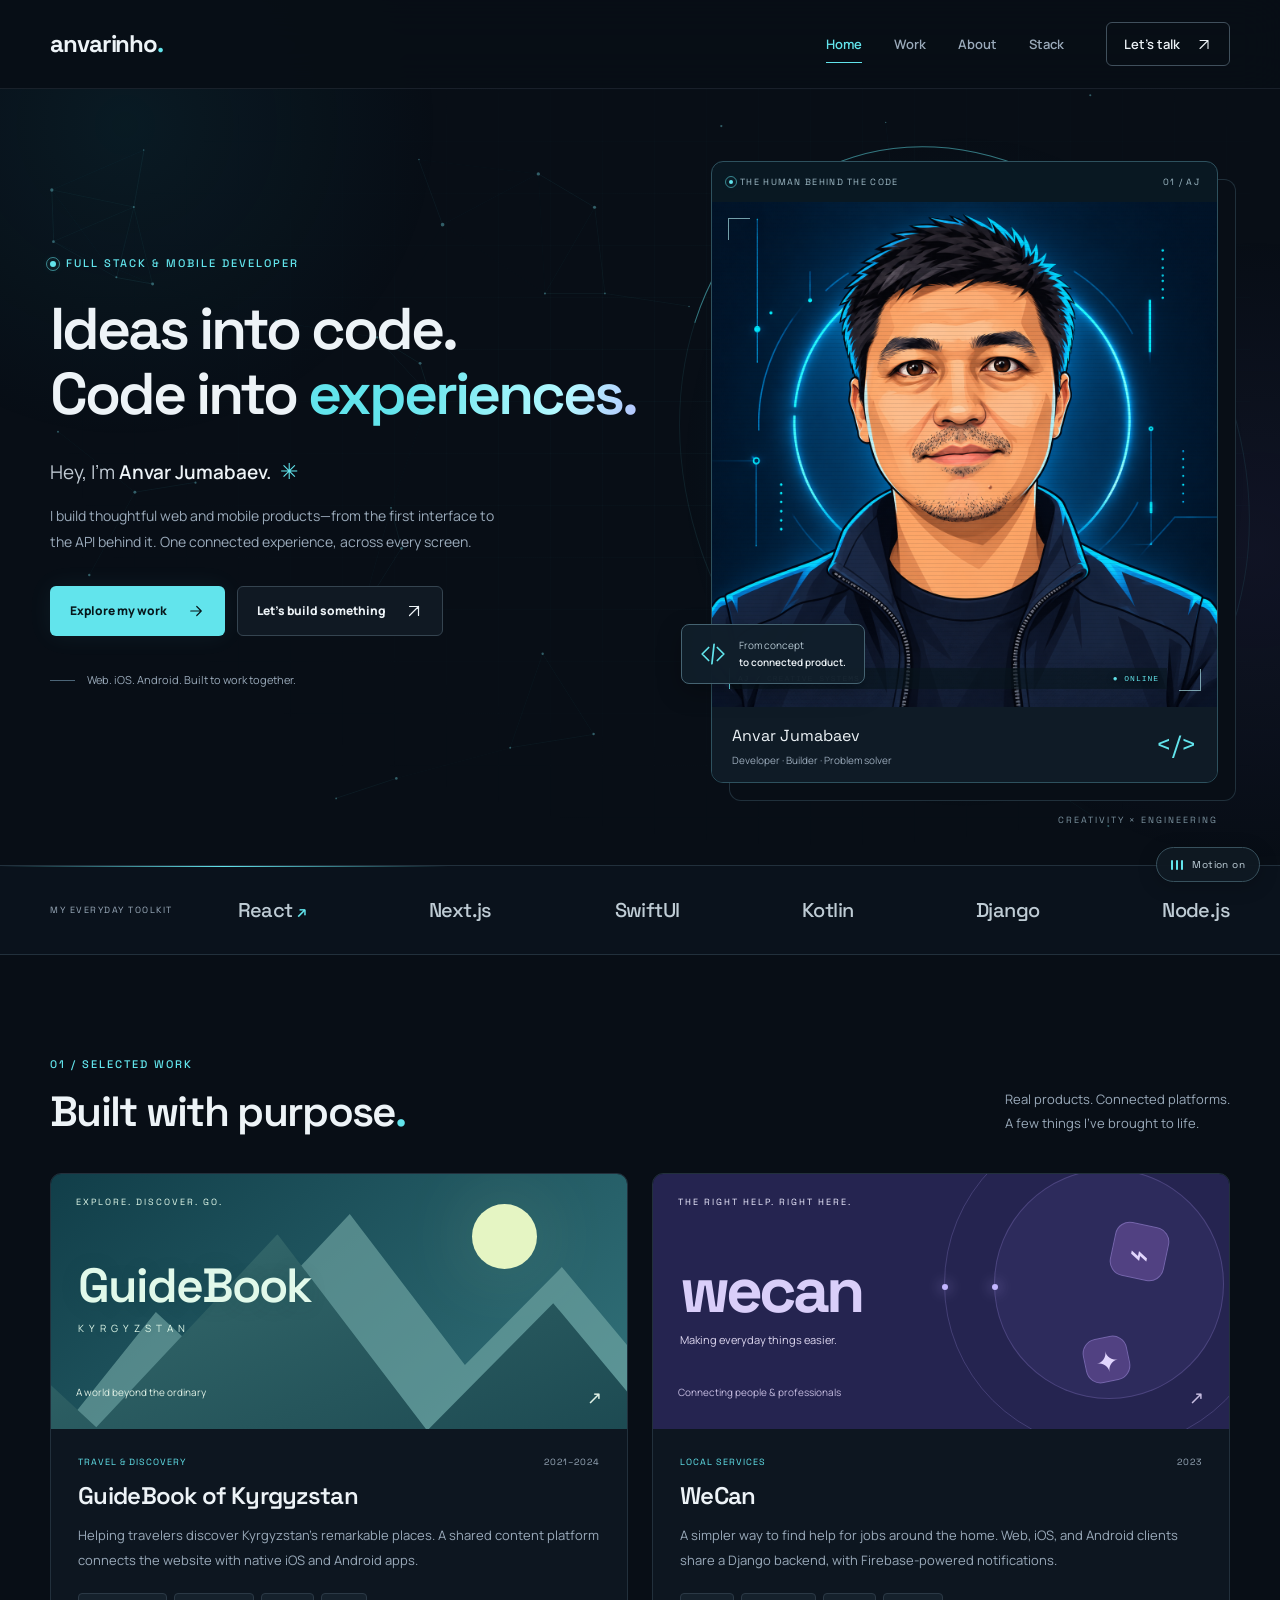
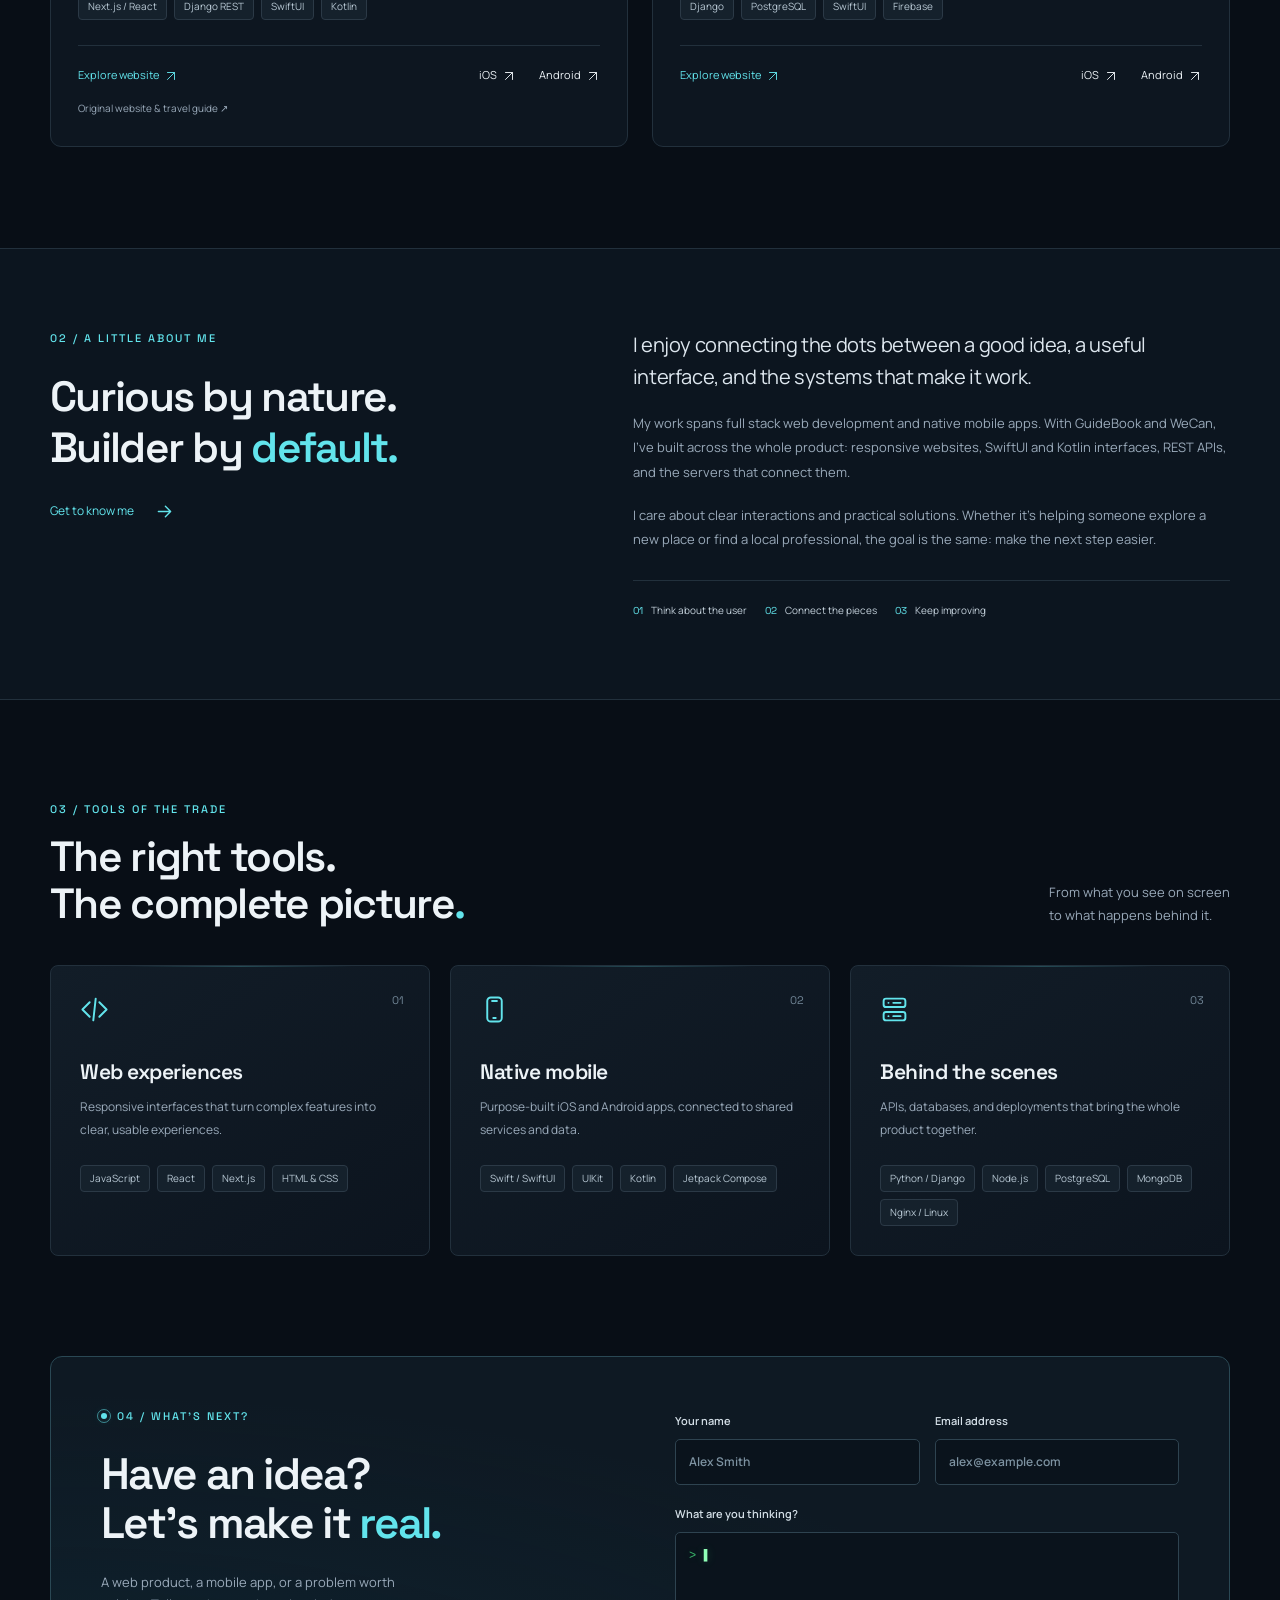
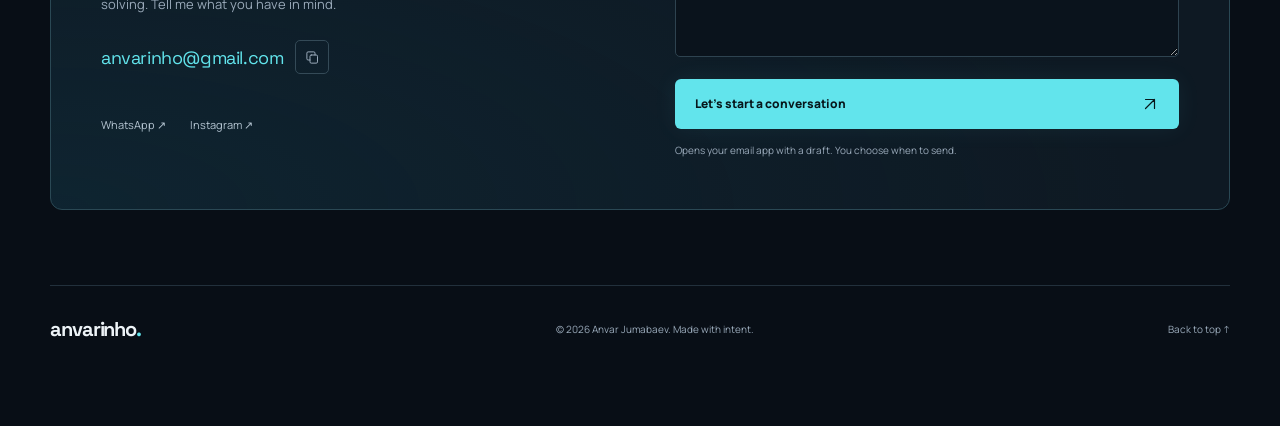
==== commit 33653f63: "updated portfolio" ====
--- a/index.html
+++ b/index.html
@@ -22,6 +22,8 @@
 </head>
 <body>
   <a class="skip-link" href="#main">Skip to content</a>
+  <div class="ambient-light" aria-hidden="true"><span></span><span></span></div>
+  <button class="motion-toggle" type="button" aria-pressed="true" hidden><span class="motion-bars" aria-hidden="true"><i></i><i></i><i></i></span><span class="motion-label">Motion on</span></button>
   <svg class="icon-library" xmlns="http://www.w3.org/2000/svg" aria-hidden="true">
     <symbol id="arrow" viewBox="0 0 24 24"><path d="M5 12h14m-6-6 6 6-6 6"/></symbol>
     <symbol id="external" viewBox="0 0 24 24"><path d="M6 18 18 6M6 6h12v12"/></symbol>
@@ -32,7 +34,7 @@
   </svg>
   <header class="header">
     <div class="container header-inner">
-      <a class="logo" href="#home" aria-label="Anvarinho home"><span class="logo-mark">a<span>.</span></span>anvarinho<span class="logo-dot">.</span></a>
+      <a class="logo" href="#home" aria-label="Anvarinho home">anvarinho<span class="logo-dot">.</span></a>
       <button class="menu-toggle" aria-expanded="false" aria-controls="navigation" aria-label="Open navigation"><span></span><span></span></button>
       <nav id="navigation" class="navigation" aria-label="Main navigation">
         <a href="#home" class="active" aria-current="location">Home</a><a href="#projects">Work</a><a href="#about">About</a><a href="#skills">Stack</a><a href="#contact" class="nav-contact">Let’s talk <svg class="icon" aria-hidden="true"><use href="#external"/></svg></a>
@@ -41,6 +43,7 @@
   </header>
   <main id="main">
     <section class="hero container" id="home" aria-labelledby="hero-title">
+      <canvas class="network-canvas" aria-hidden="true"></canvas>
       <div class="hero-copy">
         <p class="eyebrow"><span class="status-dot"></span> FULL STACK & MOBILE DEVELOPER</p>
         <h1 id="hero-title">Ideas into code.<br>Code into <span>experiences.</span></h1>
@@ -50,9 +53,10 @@
         <div class="hero-footnote"><span class="tiny-line"></span> Web. iOS. Android. Built to work together.</div>
       </div>
       <div class="hero-art">
+        <div class="portrait-orbit" aria-hidden="true"></div>
         <div class="portrait-frame">
           <div class="frame-top"><span><span class="status-dot"></span> THE HUMAN BEHIND THE CODE</span><span>01 / AJ</span></div>
-          <img src="assets/anvar-cartoon.png" alt="High-tech cartoon portrait of Anvar Jumabaev with a glowing cyan backdrop" width="1254" height="1254" fetchpriority="high">
+          <div class="portrait-viewport"><img src="assets/anvar-cartoon.png" alt="High-tech cartoon portrait of Anvar Jumabaev with a glowing cyan backdrop" width="1254" height="1254" fetchpriority="high"><div class="portrait-scan" aria-hidden="true"></div><span class="portrait-crosshair crosshair-top" aria-hidden="true"></span><span class="portrait-crosshair crosshair-bottom" aria-hidden="true"></span><span class="portrait-readout" aria-hidden="true">AJ / CREATIVE SYSTEMS <span>● ONLINE</span></span></div>
           <div class="portrait-caption"><span>Anvar Jumabaev<small>Developer · Builder · Problem solver</small></span><span class="portrait-signature" aria-hidden="true">&lt;/&gt;</span></div>
         </div>
         <div class="floating-label"><svg class="icon" aria-hidden="true"><use href="#code"/></svg><span>From concept<br><strong>to connected product.</strong></span></div>
@@ -89,7 +93,7 @@
     </section>
     <section class="contact-section container" id="contact" aria-labelledby="contact-title"><div class="contact-panel">
       <div class="contact-copy"><p class="eyebrow"><span class="status-dot"></span> 04 / WHAT’S NEXT?</p><h2 id="contact-title">Have an idea?<br>Let’s make it <span>real.</span></h2><p>A web product, a mobile app, or a problem worth solving. Tell me what you have in mind.</p><div class="email-row"><a href="mailto:anvarinho@gmail.com">anvarinho@gmail.com</a><button id="copy-email" type="button" aria-label="Copy email address"><svg class="icon" aria-hidden="true"><use href="#copy"/></svg></button></div><p id="copy-status" class="copy-status" role="status"></p><div class="social-links"><a href="https://wa.me/79999858060?text=Hi%20Anvar!" target="_blank" rel="noopener noreferrer">WhatsApp ↗</a><a href="https://www.instagram.com/anvarinho/" target="_blank" rel="noopener noreferrer">Instagram ↗</a></div></div>
-      <form id="contact-form" action="mailto:anvarinho@gmail.com" method="get"><div class="form-row"><label>Your name<input name="name" autocomplete="name" placeholder="Alex Smith" required maxlength="100"></label><label>Email address<input name="email" type="email" autocomplete="email" placeholder="alex@example.com" required maxlength="200"></label></div><label>What are you thinking?<textarea name="message" rows="4" placeholder="A little about your idea, the challenge, and what you’d like to build…" required maxlength="3000"></textarea></label><button type="submit" class="button primary">Let’s start a conversation <svg class="icon" aria-hidden="true"><use href="#external"/></svg></button><p class="form-note" id="form-status" role="status">Opens your email app with a draft. You choose when to send.</p></form>
+      <form id="contact-form" action="mailto:anvarinho@gmail.com" method="get"><div class="form-row"><label>Your name<input name="name" autocomplete="name" placeholder="Alex Smith" required maxlength="100"></label><label>Email address<input name="email" type="email" autocomplete="email" placeholder="alex@example.com" required maxlength="200"></label></div><label>What are you thinking?<span class="message-field"><textarea name="message" rows="4" placeholder="A little about your idea, the challenge, and what you’d like to build…" required maxlength="3000"></textarea><span class="terminal-placeholder" aria-hidden="true"><span class="terminal-prompt">&gt; </span><span class="terminal-text"></span><span class="terminal-glyph"></span><span class="terminal-cursor">▌</span></span></span></label><button type="submit" class="button primary">Let’s start a conversation <svg class="icon" aria-hidden="true"><use href="#external"/></svg></button><p class="form-note" id="form-status" role="status">Opens your email app with a draft. You choose when to send.</p></form>
     </div></section>
   </main>
   <footer class="container footer"><a class="logo" href="#home">anvarinho<span class="logo-dot">.</span></a><p>© <span id="year">2026</span> Anvar Jumabaev. Made with intent.</p><a class="back-top" href="#home">Back to top ↑</a></footer>
--- a/style.css
+++ b/style.css
@@ -26,8 +26,6 @@
 .header-inner{height:88px;display:flex;align-items:center;justify-content:space-between}
 .logo{font-family:var(--display);font-size:24px;letter-spacing:-1.1px;font-weight:700;display:inline-flex;align-items:center}
 .logo-dot{color:var(--cyan)}
-.logo-mark{width:34px;height:34px;background:var(--cyan);border-radius:9px;margin-right:12px;display:grid;place-content:center;color:var(--bg);font-size:29px;position:relative;line-height:1}
-.logo-mark span{position:absolute;right:6px;bottom:3px;font-size:22px}
 .navigation{display:flex;align-items:center;gap:32px;font-size:13px;font-weight:600}
 .navigation a{color:var(--muted);transition:color .2s}
 .navigation a:hover,.navigation a.active{color:var(--cyan)}
@@ -181,12 +179,15 @@
   .contact-copy h2{font-size:37px}.form-row{grid-template-columns:1fr;gap:0}.email-row>a{font-size:16px}
 }
 @media(max-width:600px){
-  html{scroll-padding-top:85px}.header-inner{height:68px}.logo{font-size:22px}.logo-mark{width:30px;height:30px;font-size:25px}
+  html{scroll-padding-top:85px}.header-inner{height:68px}.logo{font-size:22px}
   .menu-toggle{display:flex;width:42px;height:42px;border:1px solid var(--border);border-radius:6px;background:var(--surface);flex-direction:column;justify-content:center;align-items:center;gap:6px}
   .menu-toggle span{height:1px;width:18px;background:var(--text);transition:transform .2s}
   .menu-toggle[aria-expanded=true] span:first-child{transform:translateY(3.5px) rotate(45deg)}.menu-toggle[aria-expanded=true] span:last-child{transform:translateY(-3.5px) rotate(-45deg)}
-  .navigation{display:none;position:absolute;top:68px;left:0;right:0;background:#101923;border-bottom:1px solid var(--border);padding:20px;align-items:stretch;gap:5px;box-shadow:0 15px 20px #0004}
-  .navigation.is-open{display:flex;flex-direction:column}.navigation a{padding:12px}.navigation .nav-contact{margin-top:8px;justify-content:space-between;padding:12px}
+  .navigation{display:flex;flex-direction:column;position:absolute;top:68px;left:0;right:0;background:#101923f5;backdrop-filter:blur(20px);border-bottom:1px solid var(--border);padding:20px;align-items:stretch;gap:5px;box-shadow:0 15px 20px #0004;opacity:0;visibility:hidden;transform:translateY(-12px);pointer-events:none;transition:opacity .25s ease,transform .3s cubic-bezier(.2,.65,.3,1),visibility 0s linear .3s}
+  .navigation.is-open{opacity:1;visibility:visible;transform:translateY(0);pointer-events:auto;transition-delay:0s}.navigation a{padding:12px;opacity:0;translate:0 -6px;transition:color .2s,opacity .2s,translate .25s}
+  .navigation.is-open a{opacity:1;translate:0 0;transition-delay:calc(var(--nav-order,0) * 35ms + 50ms)}
+  .navigation a:nth-child(2){--nav-order:1}.navigation a:nth-child(3){--nav-order:2}.navigation a:nth-child(4){--nav-order:3}.navigation a:nth-child(5){--nav-order:4}
+  .navigation .nav-contact{margin-top:8px;justify-content:space-between;padding:12px}
   .hero{grid-template-columns:1fr;padding-block:44px 65px;gap:44px}.hero .eyebrow{font-size:9px;letter-spacing:1.4px;margin-bottom:22px}
   h1{font-size:clamp(36px,9.4vw,54px);letter-spacing:-2px;line-height:1.12;margin-bottom:23px}.hero-intro{font-size:18px}
   .hero-description{font-size:14px;max-width:440px}.button-row{gap:10px;margin-top:25px}.button{font-size:11px;padding:13px 15px;gap:12px}
@@ -210,4 +211,100 @@
   .form-row{grid-template-columns:1fr;gap:0}.contact-panel{padding:20px}.project-body{padding:19px}.project-links{gap:12px}
   .email-row>a{font-size:16px}.frame-top{font-size:7px}
 }
-@media(prefers-reduced-motion:reduce){html{scroll-behavior:auto}*,*::before,*::after{transition:none!important;animation:none!important}}
+/* Ambient interface and motion. All decorative layers ignore pointer input. */
+body{isolation:isolate}
+.ambient-light{position:fixed;inset:0;overflow:hidden;pointer-events:none;z-index:-1}
+.ambient-light span{position:absolute;width:650px;height:650px;border-radius:50%;background:radial-gradient(circle,#12677924,transparent 68%);top:-200px;left:-200px;animation:ambient-drift 20s ease-in-out infinite alternate}
+.ambient-light span+span{background:radial-gradient(circle,#5747a41b,transparent 68%);left:auto;right:-300px;top:25%;animation-delay:-10s}
+.header{transition:background .3s,box-shadow .3s}
+.header.is-scrolled{background:#080e16ed;box-shadow:0 10px 35px #0003}
+.navigation>a:not(.nav-contact){position:relative}
+.navigation>a:not(.nav-contact):after{content:'';position:absolute;left:0;right:0;bottom:-8px;height:1px;background:var(--cyan);transform:scaleX(0);transform-origin:left;transition:transform .3s}
+.navigation>a.active:after,.navigation>a:hover:after{transform:scaleX(1)}
+.hero{position:relative;isolation:isolate}
+.hero:before{content:'';position:absolute;inset:0 -20px;z-index:-2;background-image:linear-gradient(#62e4ec07 1px,transparent 1px),linear-gradient(90deg,#62e4ec07 1px,transparent 1px);background-size:52px 52px;mask-image:radial-gradient(ellipse at 65% 40%,#000,transparent 73%);pointer-events:none}
+.network-canvas{position:absolute;inset:0;width:100%;height:100%;z-index:-1;pointer-events:none;opacity:.65}
+h1>span{background:linear-gradient(110deg,#62e4ec 12%,#b3f9ff 32%,#b5a1fa 48%,#62e4ec 65%);background-size:250% 100%;background-clip:text;-webkit-background-clip:text;color:transparent;animation:text-spectrum 9s ease-in-out infinite}
+.status-dot{position:relative}
+.status-dot:after{content:'';position:absolute;inset:-4px;border:1px solid #62e4ec88;border-radius:50%;animation:signal-pulse 3s ease-out infinite}
+.wave{display:inline-block;animation:asterisk-turn 14s linear infinite}
+.portrait-orbit{position:absolute;inset:-24px -21px;border:1px solid #62e4ec16;border-radius:50%;z-index:-1;transform:rotate(-24deg);pointer-events:none}
+.portrait-orbit:after{content:'';position:absolute;inset:-1px;border:1px solid transparent;border-top-color:#62e4ec70;border-bottom-color:#aa92ff30;border-radius:50%;animation:orbit-turn 22s linear infinite}
+.portrait-frame{position:relative;transform:perspective(1000px) rotateX(var(--tilt-x,0deg)) rotateY(var(--tilt-y,0deg));transition:transform .45s ease-out,box-shadow .45s,border-color .45s}
+.portrait-frame:hover{border-color:#62e4ec80;box-shadow:10px 12px 0 -1px var(--bg),10px 12px 0 0 #34525f,0 0 45px #62e4ec12}
+.portrait-viewport{position:relative;overflow:hidden}
+.portrait-viewport:after{content:'';position:absolute;inset:0;background:repeating-linear-gradient(0deg,transparent 0 3px,#080e1614 3px 4px);pointer-events:none}
+.portrait-scan{position:absolute;inset:0;background:linear-gradient(transparent 42%,#62e4ec0a 48%,#b2faff60 50%,transparent 50.4%);transform:translateY(-100%);animation:portrait-scan 8s ease-in-out infinite;pointer-events:none}
+.portrait-crosshair{position:absolute;width:22px;height:22px;border-color:#c0fcff99;border-style:solid;z-index:1;pointer-events:none}
+.crosshair-top{top:16px;left:16px;border-width:1px 0 0 1px}
+.crosshair-bottom{bottom:16px;right:16px;border-width:0 1px 1px 0}
+.portrait-readout{position:absolute;bottom:18px;left:17px;right:50px;display:flex;justify-content:space-between;gap:8px;font:8px monospace;letter-spacing:1px;color:#e0feff;text-shadow:0 1px 6px #000;background:#08151b99;padding:6px 8px;border-left:1px solid var(--cyan)}
+.portrait-readout>span{color:var(--cyan)}
+.floating-label{backdrop-filter:blur(16px);animation:label-float 6s ease-in-out infinite}
+.button{position:relative;overflow:hidden;transition:background .2s,transform .3s,box-shadow .3s}
+.button.primary{box-shadow:0 0 25px #62e4ec12}
+.button.primary:before{content:'';position:absolute;inset:-60% -40%;background:linear-gradient(110deg,transparent 40%,#fff7 50%,transparent 60%);transform:translateX(-100%);animation:button-sheen 7s ease-in-out infinite;pointer-events:none}
+.button.primary:hover{box-shadow:0 0 30px #62e4ec30}
+.button .icon,.text-link .icon,.project-links .icon{transition:transform .3s}
+.button:hover .icon,.text-link:hover .icon,.project-links a:hover .icon{transform:translate(3px,-2px)}
+.stack-strip{position:relative;overflow:hidden;background:#0c141ecc}
+.stack-strip:before{content:'';position:absolute;top:0;left:0;width:35%;height:1px;background:linear-gradient(90deg,transparent,var(--cyan),transparent);animation:strip-signal 8s linear infinite;pointer-events:none}
+.strip-tools>span{transition:color .3s,text-shadow .3s}
+.strip-tools>span:hover{color:var(--cyan);text-shadow:0 0 20px #62e4ec55}
+.project-card,.skill-card,.contact-panel{position:relative;isolation:isolate;--light-x:50%;--light-y:50%}
+.project-card,.skill-card{transform:perspective(1200px) rotateX(var(--tilt-x,0deg)) rotateY(var(--tilt-y,0deg));transition:transform .45s ease-out,border-color .3s,box-shadow .3s}
+.project-card:hover,.skill-card:hover{transform:perspective(1200px) translateY(-5px) rotateX(var(--tilt-x,0deg)) rotateY(var(--tilt-y,0deg));border-color:#62e4ec60;box-shadow:0 18px 50px #0004}
+.project-card:after,.skill-card:after,.contact-panel:after{content:'';position:absolute;inset:0;border-radius:inherit;background:radial-gradient(450px circle at var(--light-x) var(--light-y),#62e4ec10,transparent 65%);opacity:0;transition:opacity .4s;pointer-events:none;z-index:2}
+.project-card:hover:after,.skill-card:hover:after,.contact-panel:hover:after{opacity:1}
+.skill-card{overflow:hidden}
+.skill-card:before{content:'';position:absolute;top:0;left:20%;right:20%;height:1px;background:linear-gradient(90deg,transparent,#62e4ec99,transparent);opacity:.4;transition:opacity .3s}
+.skill-card:hover:before{opacity:1}
+.skill-card:hover .skill-icon{filter:drop-shadow(0 0 8px #62e4ec66)}
+.tags span{transition:border-color .3s,background .3s}
+.tags span:hover{border-color:#62e4ec66;background:#19313b}
+.wecan-orbit:after{content:'';position:absolute;width:6px;height:6px;background:#c2b5ff;border-radius:50%;top:50%;left:-3px;box-shadow:0 0 14px #bcacff}
+.orbit-one{animation:orbit-turn 28s linear infinite}
+.orbit-two{animation:orbit-turn 18s linear infinite reverse}
+.bubble-one{animation:bubble-float 7s ease-in-out infinite}
+.bubble-two{animation:bubble-float 7s ease-in-out -3.5s infinite reverse}
+input,textarea{transition:border-color .25s,box-shadow .25s}
+input:focus,textarea:focus{border-color:#62e4ec80;box-shadow:0 0 20px #62e4ec0d}
+.message-field{position:relative;display:block;margin-top:8px;margin-bottom:20px}
+.message-field textarea{margin:0}
+.terminal-placeholder{display:none;position:absolute;top:13px;left:14px;right:22px;pointer-events:none;font:400 12px/1.85 ui-monospace,SFMono-Regular,Consolas,monospace;letter-spacing:.2px;color:#72e6a0;text-shadow:0 0 10px #42ee8030;overflow-wrap:anywhere}
+.terminal-enhanced textarea:placeholder-shown:not(:focus)::placeholder{color:transparent}
+.terminal-enhanced textarea:placeholder-shown:not(:focus)+.terminal-placeholder{display:block}
+.terminal-prompt{color:#3ab96b}
+.terminal-glyph{color:#c3ffd6;text-shadow:0 0 8px #72ffab}
+.terminal-cursor{color:#90ffb7;animation:terminal-blink 1s steps(1,end) infinite}
+@keyframes terminal-blink{0%,49%{opacity:1}50%,100%{opacity:0}}
+.motion-toggle{position:fixed;right:20px;bottom:18px;z-index:30;display:flex;align-items:center;gap:9px;background:#101923ed;border:1px solid #38515d;border-radius:30px;padding:10px 14px;color:#c5d6df;font:10px var(--display);letter-spacing:.4px;backdrop-filter:blur(16px);box-shadow:0 4px 20px #0003}
+.motion-toggle[hidden]{display:none}
+.motion-toggle:hover{border-color:var(--cyan);color:var(--cyan)}
+.motion-bars{height:12px;display:flex;gap:3px;align-items:center}
+.motion-bars i{height:10px;width:2px;border-radius:2px;background:var(--cyan);animation:equalizer 1.1s ease-in-out infinite alternate}
+.motion-bars i:nth-child(2){animation-delay:-.35s}.motion-bars i:nth-child(3){animation-delay:-.7s}
+.reveal-ready{opacity:0;translate:0 24px;transition:opacity .75s ease,translate .75s cubic-bezier(.2,.65,.3,1);transition-delay:var(--reveal-delay,0ms)}
+.reveal-ready.is-visible{opacity:1;translate:0 0}
+.project-card.reveal-ready,.skill-card.reveal-ready{transition-property:opacity,translate,transform,border-color,box-shadow;transition-duration:.75s,.75s,.45s,.3s,.3s;transition-delay:var(--reveal-delay,0ms),var(--reveal-delay,0ms),0s,0s,0s}
+.reveal-ready:focus-within{opacity:1;translate:0 0;transition-delay:0ms}
+.footer{padding-bottom:80px}
+@keyframes ambient-drift{to{transform:translate(140px,100px) scale(1.2)}}
+@keyframes text-spectrum{0%,100%{background-position:0% 50%}50%{background-position:100% 50%}}
+@keyframes signal-pulse{0%{transform:scale(.7);opacity:.8}75%,100%{transform:scale(1.8);opacity:0}}
+@keyframes asterisk-turn{to{transform:rotate(180deg)}}
+@keyframes orbit-turn{to{transform:rotate(360deg)}}
+@keyframes portrait-scan{0%,10%{transform:translateY(-100%)}70%,100%{transform:translateY(100%)}}
+@keyframes label-float{50%{transform:translateY(-9px)}}
+@keyframes button-sheen{0%,65%{transform:translateX(-100%)}90%,100%{transform:translateX(100%)}}
+@keyframes strip-signal{from{transform:translateX(-110%)}to{transform:translateX(390%)}}
+@keyframes bubble-float{50%{translate:0 -10px;rotate:8deg}}
+@keyframes equalizer{to{transform:scaleY(.35)}}
+@media(max-width:800px){.portrait-readout{font-size:6px;letter-spacing:.5px}.portrait-orbit{inset:-15px -12px}}
+@media(max-width:600px){.navigation>a:not(.nav-contact):after{bottom:7px;left:12px;right:auto;width:24px}.portrait-readout{font-size:7px}.motion-toggle{right:12px;bottom:12px}.ambient-light span{width:380px;height:500px}}
+html[data-motion=off]{scroll-behavior:auto}
+html[data-motion=off] *,html[data-motion=off] *:before,html[data-motion=off] *:after{animation-play-state:paused!important;transition:none!important}
+html[data-motion=off] .reveal-ready{opacity:1;translate:none}
+html[data-motion=off] .project-card,html[data-motion=off] .skill-card,html[data-motion=off] .portrait-frame{transform:none}
+html[data-idle=true] *,html[data-idle=true] *:before,html[data-idle=true] *:after{animation-play-state:paused!important}
+@media(prefers-reduced-motion:reduce){html{scroll-behavior:auto}*,*::before,*::after{transition:none!important;animation:none!important}.reveal-ready{opacity:1;translate:none}.project-card:hover,.skill-card:hover,.portrait-frame,.button:hover{transform:none}}
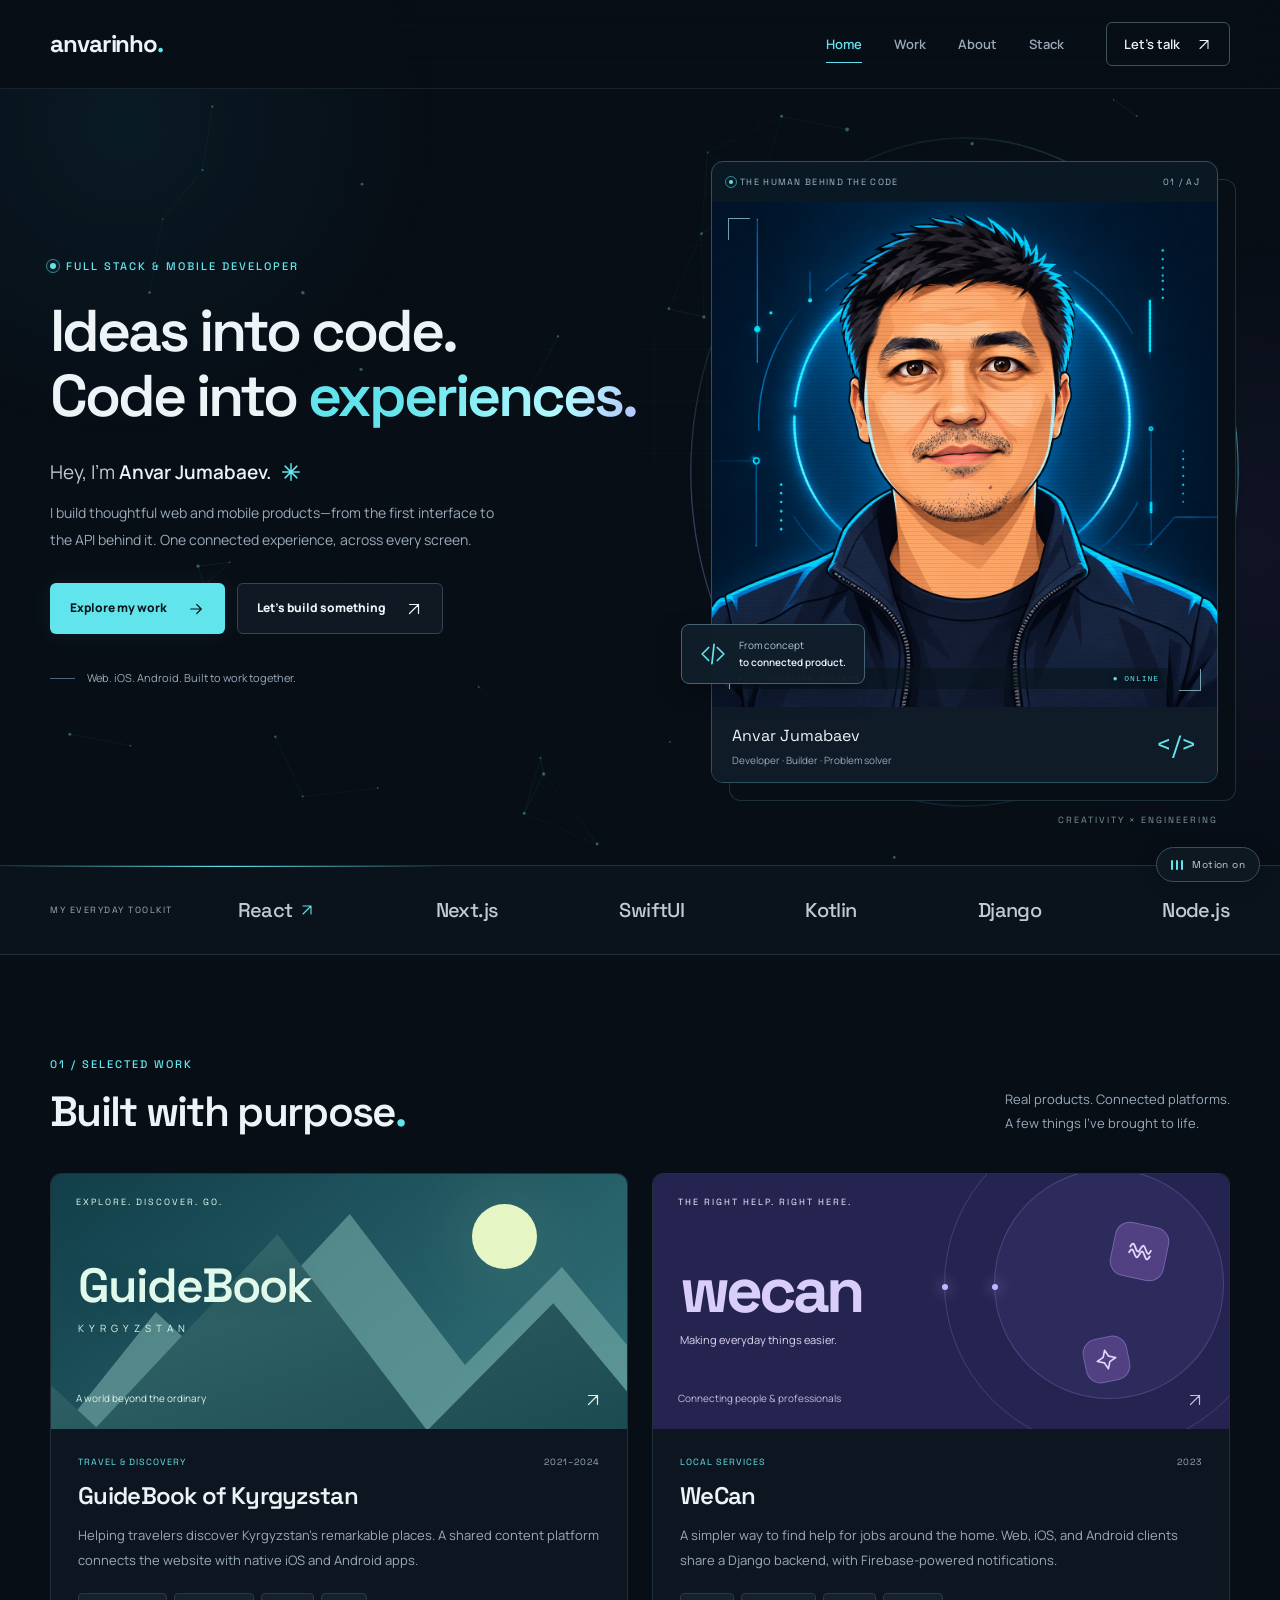
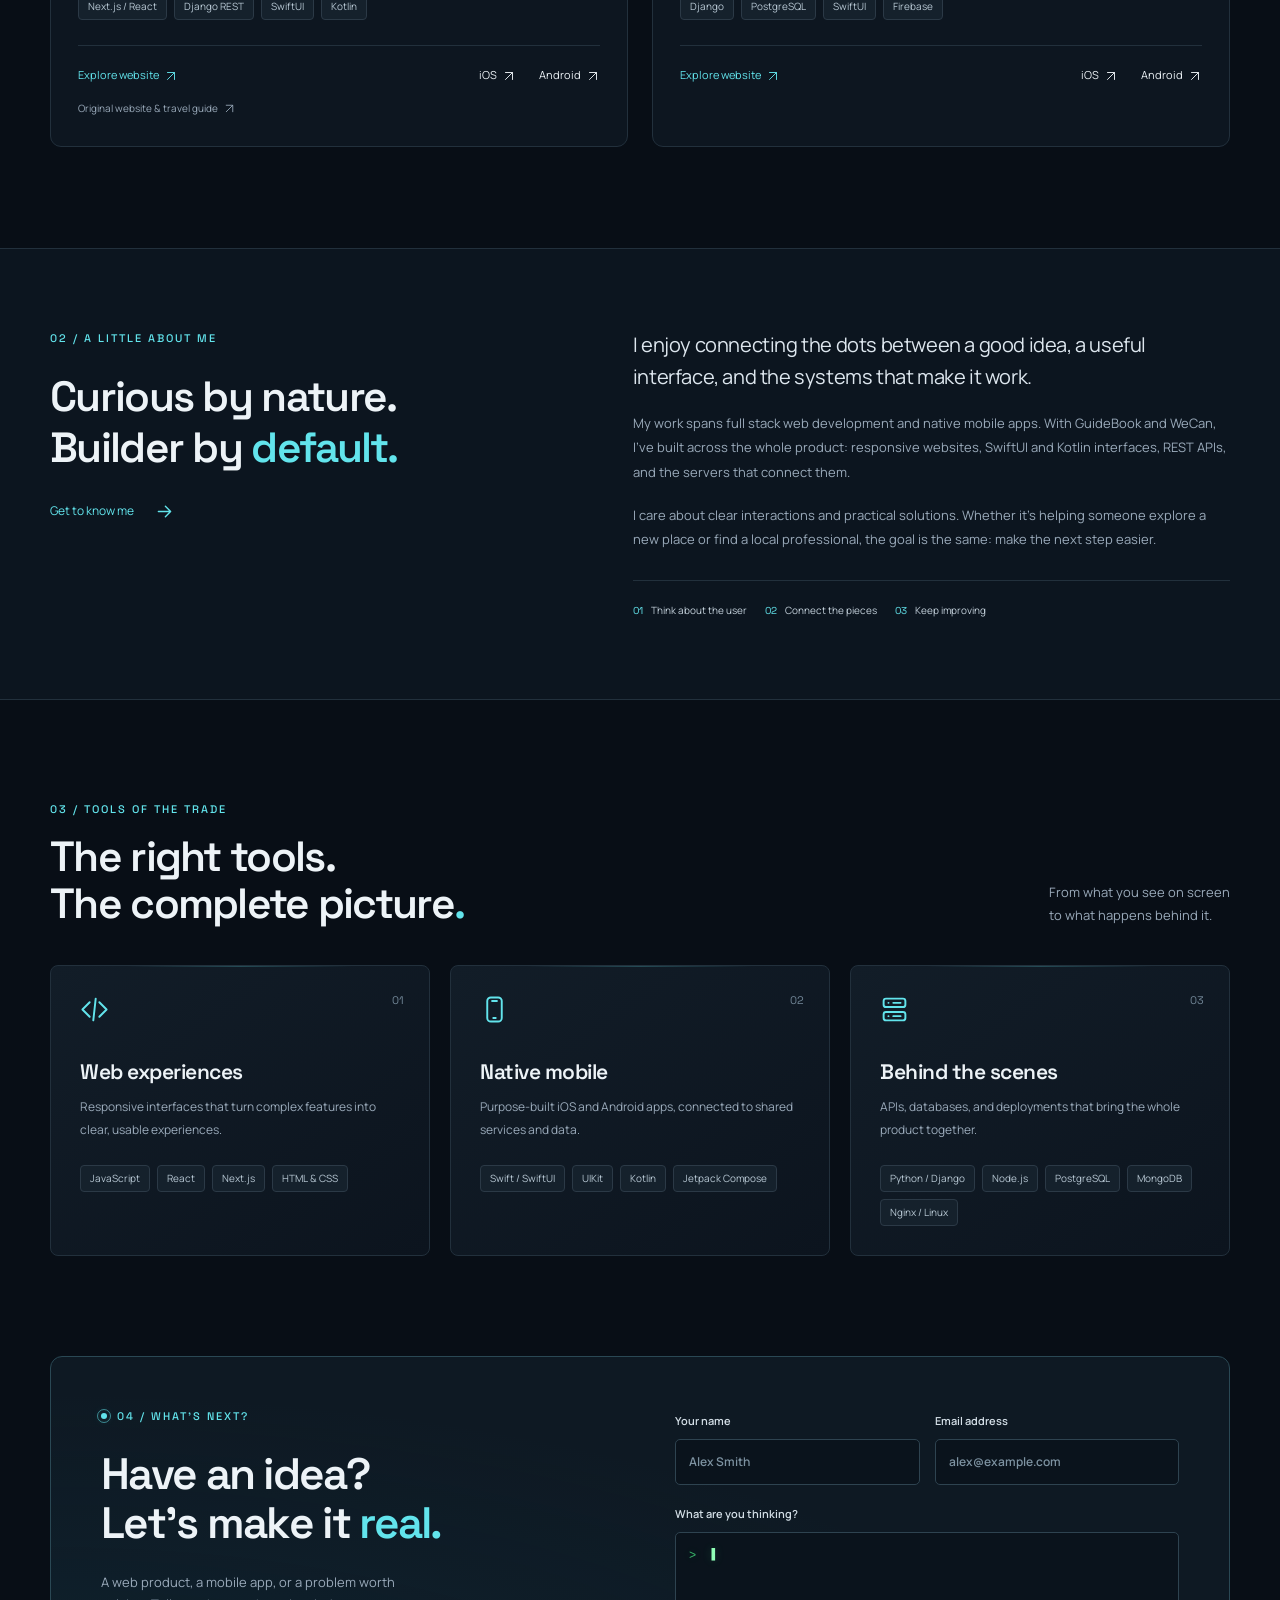
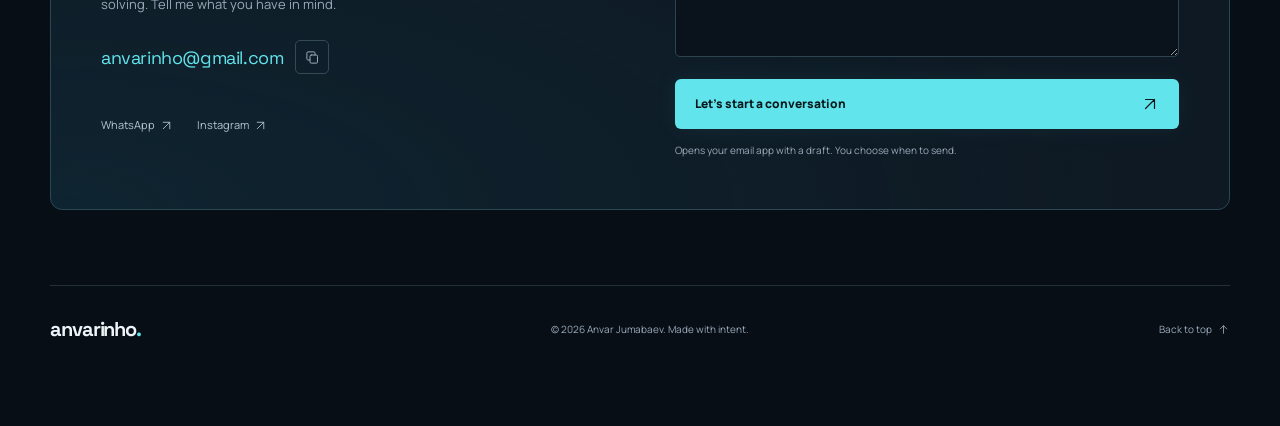
==== commit de0dacb2: "small fixes" ====
--- a/index.html
+++ b/index.html
@@ -27,6 +27,10 @@
   <svg class="icon-library" xmlns="http://www.w3.org/2000/svg" aria-hidden="true">
     <symbol id="arrow" viewBox="0 0 24 24"><path d="M5 12h14m-6-6 6 6-6 6"/></symbol>
     <symbol id="external" viewBox="0 0 24 24"><path d="M6 18 18 6M6 6h12v12"/></symbol>
+    <symbol id="arrow-up" viewBox="0 0 24 24"><path d="M12 19V5m-6 6 6-6 6 6"/></symbol>
+    <symbol id="asterisk" viewBox="0 0 24 24"><path d="M12 3v18M3 12h18M5.6 5.6l12.8 12.8M5.6 18.4 18.4 5.6"/></symbol>
+    <symbol id="sparkle" viewBox="0 0 24 24"><path d="m12 3 2.7 6.3L21 12l-6.3 2.7L12 21l-2.7-6.3L3 12l6.3-2.7Z"/></symbol>
+    <symbol id="signal" viewBox="0 0 24 24"><path d="M3 14c3-10 6 10 9 0s6 10 9 0M3 9c3-10 6 10 9 0s6 10 9 0"/></symbol>
     <symbol id="code" viewBox="0 0 24 24"><path d="m8 6-6 6 6 6m8-12 6 6-6 6m-3-15-2 18"/></symbol>
     <symbol id="mobile" viewBox="0 0 24 24"><rect x="6" y="2" width="12" height="20" rx="3"/><path d="M10 5h4m-3 14h2"/></symbol>
     <symbol id="server" viewBox="0 0 24 24"><rect x="3" y="3" width="18" height="7" rx="2"/><rect x="3" y="14" width="18" height="7" rx="2"/><path d="M7 6.5h.01M7 17.5h.01M11 6.5h6m-6 11h6"/></symbol>
@@ -47,7 +51,7 @@
       <div class="hero-copy">
         <p class="eyebrow"><span class="status-dot"></span> FULL STACK & MOBILE DEVELOPER</p>
         <h1 id="hero-title">Ideas into code.<br>Code into <span>experiences.</span></h1>
-        <p class="hero-intro">Hey, I’m <strong>Anvar Jumabaev.</strong> <span class="wave" aria-hidden="true">✳</span></p>
+        <p class="hero-intro">Hey, I’m <strong>Anvar Jumabaev.</strong> <svg class="wave icon" aria-hidden="true" focusable="false"><use href="#asterisk"/></svg></p>
         <p class="hero-description">I build thoughtful web and mobile products—from the first interface to the API behind it. One connected experience, across every screen.</p>
         <div class="button-row"><a href="#projects" class="button primary">Explore my work <svg class="icon" aria-hidden="true"><use href="#arrow"/></svg></a><a href="#contact" class="button secondary">Let’s build something <svg class="icon" aria-hidden="true"><use href="#external"/></svg></a></div>
         <div class="hero-footnote"><span class="tiny-line"></span> Web. iOS. Android. Built to work together.</div>
@@ -63,17 +67,17 @@
         <span class="art-coordinate" aria-hidden="true">CREATIVITY × ENGINEERING</span>
       </div>
     </section>
-    <div class="stack-strip"><div class="container"><span class="strip-label">MY EVERYDAY TOOLKIT</span><div class="strip-tools"><span>React <i aria-hidden="true">↗</i></span><span>Next.js</span><span>SwiftUI</span><span>Kotlin</span><span>Django</span><span>Node.js</span></div></div></div>
+    <div class="stack-strip"><div class="container"><span class="strip-label">MY EVERYDAY TOOLKIT</span><div class="strip-tools"><span>React <svg class="icon" aria-hidden="true" focusable="false"><use href="#external"/></svg></span><span>Next.js</span><span>SwiftUI</span><span>Kotlin</span><span>Django</span><span>Node.js</span></div></div></div>
     <section class="section container" id="projects" aria-labelledby="work-title">
       <div class="section-heading"><div><p class="eyebrow">01 / SELECTED WORK</p><h2 id="work-title">Built with purpose<span>.</span></h2></div><p>Real products. Connected platforms.<br>A few things I’ve brought to life.</p></div>
       <div class="project-grid">
         <article class="project-card">
-          <div class="project-visual guide-visual" aria-hidden="true"><span class="visual-label">EXPLORE. DISCOVER. GO.</span><div class="mountain mountain-back"></div><div class="mountain mountain-front"></div><div class="guide-wordmark">GuideBook<span>KYRGYZSTAN</span></div><span class="visual-bottom">A world beyond the ordinary <span>↗</span></span></div>
+          <div class="project-visual guide-visual" aria-hidden="true"><span class="visual-label">EXPLORE. DISCOVER. GO.</span><div class="mountain mountain-back"></div><div class="mountain mountain-front"></div><div class="guide-wordmark">GuideBook<span>KYRGYZSTAN</span></div><span class="visual-bottom">A world beyond the ordinary <svg class="icon" aria-hidden="true" focusable="false"><use href="#external"/></svg></span></div>
           <div class="project-body"><div class="project-meta"><span>TRAVEL & DISCOVERY</span><span>2021–2024</span></div><h3>GuideBook of Kyrgyzstan</h3><p>Helping travelers discover Kyrgyzstan’s remarkable places. A shared content platform connects the website with native iOS and Android apps.</p><div class="tags"><span>Next.js / React</span><span>Django REST</span><span>SwiftUI</span><span>Kotlin</span></div>
-          <div class="project-links"><a href="https://central-asia.live/en/places" target="_blank" rel="noopener noreferrer">Explore website <svg class="icon" aria-hidden="true"><use href="#external"/></svg></a><a href="https://apps.apple.com/us/app/guidebook-kyrgyzstan/id1575382810" target="_blank" rel="noopener noreferrer">iOS <svg class="icon" aria-hidden="true"><use href="#external"/></svg></a><a href="https://play.google.com/store/apps/details?id=com.anvarinho.guidebook" target="_blank" rel="noopener noreferrer">Android <svg class="icon" aria-hidden="true"><use href="#external"/></svg></a></div><a class="project-archive" href="https://central-asia.live/en" target="_blank" rel="noopener noreferrer">Original website & travel guide ↗</a></div>
+          <div class="project-links"><a href="https://central-asia.live/en/places" target="_blank" rel="noopener noreferrer">Explore website <svg class="icon" aria-hidden="true"><use href="#external"/></svg></a><a href="https://apps.apple.com/us/app/guidebook-kyrgyzstan/id1575382810" target="_blank" rel="noopener noreferrer">iOS <svg class="icon" aria-hidden="true"><use href="#external"/></svg></a><a href="https://play.google.com/store/apps/details?id=com.anvarinho.guidebook" target="_blank" rel="noopener noreferrer">Android <svg class="icon" aria-hidden="true"><use href="#external"/></svg></a></div><a class="project-archive" href="https://central-asia.live/en" target="_blank" rel="noopener noreferrer">Original website & travel guide <svg class="icon" aria-hidden="true" focusable="false"><use href="#external"/></svg></a></div>
         </article>
         <article class="project-card">
-          <div class="project-visual wecan-visual" aria-hidden="true"><span class="visual-label">THE RIGHT HELP. RIGHT HERE.</span><div class="wecan-orbit orbit-one"></div><div class="wecan-orbit orbit-two"></div><div class="wecan-wordmark">wecan<span>Making everyday things easier.</span></div><span class="service-bubble bubble-one">⌁</span><span class="service-bubble bubble-two">✦</span><span class="visual-bottom">Connecting people & professionals <span>↗</span></span></div>
+          <div class="project-visual wecan-visual" aria-hidden="true"><span class="visual-label">THE RIGHT HELP. RIGHT HERE.</span><div class="wecan-orbit orbit-one"></div><div class="wecan-orbit orbit-two"></div><div class="wecan-wordmark">wecan<span>Making everyday things easier.</span></div><span class="service-bubble bubble-one"><svg class="icon" aria-hidden="true" focusable="false"><use href="#signal"/></svg></span><span class="service-bubble bubble-two"><svg class="icon" aria-hidden="true" focusable="false"><use href="#sparkle"/></svg></span><span class="visual-bottom">Connecting people & professionals <svg class="icon" aria-hidden="true" focusable="false"><use href="#external"/></svg></span></div>
           <div class="project-body"><div class="project-meta"><span>LOCAL SERVICES</span><span>2023</span></div><h3>WeCan</h3><p>A simpler way to find help for jobs around the home. Web, iOS, and Android clients share a Django backend, with Firebase-powered notifications.</p><div class="tags"><span>Django</span><span>PostgreSQL</span><span>SwiftUI</span><span>Firebase</span></div>
           <div class="project-links"><a href="https://wecan.kg/" target="_blank" rel="noopener noreferrer">Explore website <svg class="icon" aria-hidden="true"><use href="#external"/></svg></a><a href="https://apps.apple.com/us/app/wecan-%D1%81%D0%B5%D1%80%D0%B2%D0%B8%D1%81-%D0%BF%D0%BE%D0%B8%D1%81%D0%BA%D0%B0-%D0%BC%D0%B0%D1%81%D1%82%D0%B5%D1%80%D0%BE%D0%B2/id6451155875" target="_blank" rel="noopener noreferrer">iOS <svg class="icon" aria-hidden="true"><use href="#external"/></svg></a><a href="https://play.google.com/store/apps/details?id=com.anvarinho.wecan" target="_blank" rel="noopener noreferrer">Android <svg class="icon" aria-hidden="true"><use href="#external"/></svg></a></div></div>
         </article>
@@ -92,10 +96,10 @@
       </div>
     </section>
     <section class="contact-section container" id="contact" aria-labelledby="contact-title"><div class="contact-panel">
-      <div class="contact-copy"><p class="eyebrow"><span class="status-dot"></span> 04 / WHAT’S NEXT?</p><h2 id="contact-title">Have an idea?<br>Let’s make it <span>real.</span></h2><p>A web product, a mobile app, or a problem worth solving. Tell me what you have in mind.</p><div class="email-row"><a href="mailto:anvarinho@gmail.com">anvarinho@gmail.com</a><button id="copy-email" type="button" aria-label="Copy email address"><svg class="icon" aria-hidden="true"><use href="#copy"/></svg></button></div><p id="copy-status" class="copy-status" role="status"></p><div class="social-links"><a href="https://wa.me/79999858060?text=Hi%20Anvar!" target="_blank" rel="noopener noreferrer">WhatsApp ↗</a><a href="https://www.instagram.com/anvarinho/" target="_blank" rel="noopener noreferrer">Instagram ↗</a></div></div>
-      <form id="contact-form" action="mailto:anvarinho@gmail.com" method="get"><div class="form-row"><label>Your name<input name="name" autocomplete="name" placeholder="Alex Smith" required maxlength="100"></label><label>Email address<input name="email" type="email" autocomplete="email" placeholder="alex@example.com" required maxlength="200"></label></div><label>What are you thinking?<span class="message-field"><textarea name="message" rows="4" placeholder="A little about your idea, the challenge, and what you’d like to build…" required maxlength="3000"></textarea><span class="terminal-placeholder" aria-hidden="true"><span class="terminal-prompt">&gt; </span><span class="terminal-text"></span><span class="terminal-glyph"></span><span class="terminal-cursor">▌</span></span></span></label><button type="submit" class="button primary">Let’s start a conversation <svg class="icon" aria-hidden="true"><use href="#external"/></svg></button><p class="form-note" id="form-status" role="status">Opens your email app with a draft. You choose when to send.</p></form>
+      <div class="contact-copy"><p class="eyebrow"><span class="status-dot"></span> 04 / WHAT’S NEXT?</p><h2 id="contact-title">Have an idea?<br>Let’s make it <span>real.</span></h2><p>A web product, a mobile app, or a problem worth solving. Tell me what you have in mind.</p><div class="email-row"><a href="mailto:anvarinho@gmail.com">anvarinho@gmail.com</a><button id="copy-email" type="button" aria-label="Copy email address"><svg class="icon" aria-hidden="true"><use href="#copy"/></svg></button></div><p id="copy-status" class="copy-status" role="status"></p><div class="social-links"><a href="https://wa.me/79999858060?text=Hi%20Anvar!" target="_blank" rel="noopener noreferrer">WhatsApp <svg class="icon" aria-hidden="true" focusable="false"><use href="#external"/></svg></a><a href="https://www.instagram.com/anvarinho/" target="_blank" rel="noopener noreferrer">Instagram <svg class="icon" aria-hidden="true" focusable="false"><use href="#external"/></svg></a></div></div>
+      <form id="contact-form" action="mailto:anvarinho@gmail.com" method="get"><div class="form-row"><label>Your name<input name="name" autocomplete="name" placeholder="Alex Smith" required maxlength="100"></label><label>Email address<input name="email" type="email" autocomplete="email" placeholder="alex@example.com" required maxlength="200"></label></div><label>What are you thinking?<span class="message-field"><textarea name="message" rows="4" placeholder="A little about your idea, the challenge, and what you’d like to build…" required maxlength="3000"></textarea><span class="terminal-placeholder" aria-hidden="true"><span class="terminal-prompt">&gt;</span><span class="terminal-line"><span class="terminal-text"></span><span class="terminal-caret"><span class="terminal-glyph"></span><span class="terminal-cursor">▌</span></span></span></span></span></label><button type="submit" class="button primary">Let’s start a conversation <svg class="icon" aria-hidden="true"><use href="#external"/></svg></button><p class="form-note" id="form-status" role="status">Opens your email app with a draft. You choose when to send.</p></form>
     </div></section>
   </main>
-  <footer class="container footer"><a class="logo" href="#home">anvarinho<span class="logo-dot">.</span></a><p>© <span id="year">2026</span> Anvar Jumabaev. Made with intent.</p><a class="back-top" href="#home">Back to top ↑</a></footer>
+  <footer class="container footer"><a class="logo" href="#home">anvarinho<span class="logo-dot">.</span></a><p>© <span id="year">2026</span> Anvar Jumabaev. Made with intent.</p><a class="back-top" href="#home">Back to top <svg class="icon" aria-hidden="true" focusable="false"><use href="#arrow-up"/></svg></a></footer>
 </body>
 </html>
--- a/style.css
+++ b/style.css
@@ -4,6 +4,8 @@
 *{box-sizing:border-box}
 html{scroll-behavior:smooth;scroll-padding-top:100px}
 body{margin:0;background:var(--bg);color:var(--text);font-family:var(--body);font-size:15px;line-height:1.7}
+/* Clip decorative transforms without creating a nested scrolling container. */
+main{overflow-x:clip}
 a{color:inherit;text-decoration:none}
 button,input,textarea{font:inherit}
 button,a,input,textarea{-webkit-tap-highlight-color:transparent}
@@ -41,7 +43,7 @@
 h1>span{color:var(--cyan)}
 .hero-intro{font-size:19px;color:#c1cbd4;margin-bottom:12px}
 .hero-intro strong{color:var(--text);font-weight:600}
-.wave{color:var(--cyan);margin-left:5px;font-size:22px}
+.wave{color:var(--cyan);margin-left:5px;width:22px;height:22px;vertical-align:-4px}
 .hero-description{color:var(--muted);max-width:455px;line-height:1.9;font-size:14px}
 .button-row{display:flex;gap:12px;flex-wrap:wrap;margin-top:30px}
 .button{display:inline-flex;align-items:center;justify-content:center;gap:20px;padding:14px 19px;border-radius:6px;border:1px solid transparent;font-size:12px;font-weight:800;transition:background .2s,transform .2s}
@@ -71,7 +73,8 @@
 .stack-strip>.container{display:flex;align-items:center;gap:65px;min-height:88px}
 .strip-label{font:9px var(--display);letter-spacing:1.5px;color:var(--muted);white-space:nowrap}
 .strip-tools{display:flex;align-items:center;justify-content:space-between;gap:30px;flex:1;color:#bfccd5;font:500 20px var(--display);letter-spacing:-.6px}
-.strip-tools i{font-style:normal;font-size:16px;color:var(--cyan)}
+.strip-tools>span{display:inline-flex;align-items:center;gap:6px}
+.strip-tools .icon{width:16px;height:16px;color:var(--cyan)}
 
 /* Selected projects */
 .section{padding-block:100px}
@@ -91,7 +94,7 @@
 .guide-wordmark{position:absolute;top:81px;left:27px;font:600 48px var(--display);letter-spacing:-2px;text-shadow:0 2px 20px #133b4233}
 .guide-wordmark>span{display:block;font:10px var(--body);letter-spacing:5px;margin-top:5px}
 .visual-bottom{position:absolute;bottom:20px;left:25px;right:25px;display:flex;justify-content:space-between;font:10px var(--body);color:#e0f0e5}
-.visual-bottom>span{font-size:18px}
+.visual-bottom .icon{width:18px;height:18px}
 .wecan-visual{background:#252450;color:#edecff}
 .wecan-orbit{position:absolute;width:330px;height:330px;right:-45px;top:-55px;border:1px solid #b6a4ff35;border-radius:50%}
 .orbit-two{width:230px;height:230px;top:-5px;right:5px;background:#8c77de15}
@@ -101,6 +104,8 @@
 .service-bubble{position:absolute;display:grid;place-items:center;border:1px solid #bbabfd55;border-radius:15px;width:55px;height:55px;font-size:34px;background:#514182;color:#e2d6fd}
 .bubble-one{right:62px;top:50px;transform:rotate(12deg)}
 .bubble-two{right:100px;bottom:47px;transform:rotate(-12deg);width:45px;height:45px;font-size:28px}
+.service-bubble .icon{width:28px;height:28px}
+.bubble-two .icon{width:25px;height:25px}
 .project-body{padding:27px}
 .project-meta{display:flex;align-items:center;justify-content:space-between;color:var(--muted);font:9px var(--display);letter-spacing:1px;margin-bottom:15px}
 .project-meta>span:first-child{color:var(--cyan)}
@@ -113,7 +118,8 @@
 .project-links>a:first-child{margin-right:auto;color:var(--cyan)}
 .project-links .icon{width:14px;height:14px}
 .project-links a:hover,.project-archive:hover{color:var(--cyan)}
-.project-archive{display:inline-block;font-size:10px;color:var(--muted);margin-top:15px}
+.project-archive{display:inline-flex;align-items:center;gap:5px;font-size:10px;color:var(--muted);margin-top:15px}
+.project-archive .icon,.social-links .icon,.back-top .icon{width:13px;height:13px}
 
 /* About and capabilities */
 .about-section{border-block:1px solid var(--border);background:#0c151f;padding-block:80px}
@@ -144,6 +150,7 @@
 .email-row .icon{width:15px;height:15px}
 .copy-status{min-height:22px;font-size:10px;color:var(--cyan);margin-top:5px}
 .social-links{display:flex;gap:24px;font-size:11px;color:#b6c6d3;margin-top:15px}
+.social-links a,.back-top{display:inline-flex;align-items:center;gap:5px}
 .social-links a:hover{color:var(--cyan)}
 form{padding-top:5px;min-width:0}
 label{display:block;font-size:11px;font-weight:600;color:#d4dfe7}
@@ -228,8 +235,8 @@
 .status-dot{position:relative}
 .status-dot:after{content:'';position:absolute;inset:-4px;border:1px solid #62e4ec88;border-radius:50%;animation:signal-pulse 3s ease-out infinite}
 .wave{display:inline-block;animation:asterisk-turn 14s linear infinite}
-.portrait-orbit{position:absolute;inset:-24px -21px;border:1px solid #62e4ec16;border-radius:50%;z-index:-1;transform:rotate(-24deg);pointer-events:none}
-.portrait-orbit:after{content:'';position:absolute;inset:-1px;border:1px solid transparent;border-top-color:#62e4ec70;border-bottom-color:#aa92ff30;border-radius:50%;animation:orbit-turn 22s linear infinite}
+.portrait-orbit{position:absolute;inset:-24px -21px;border-radius:50%;z-index:-1;overflow:hidden;contain:paint;pointer-events:none;background:#62e4ec16;mask-image:radial-gradient(ellipse closest-side,transparent calc(100% - 2px),#000 calc(100% - 1px))}
+.portrait-orbit:after{content:'';position:absolute;inset:-50%;background:conic-gradient(transparent 0deg,#62e4ec70 80deg,transparent 120deg,transparent 180deg,#aa92ff40 260deg,transparent 300deg);animation:orbit-turn 22s linear infinite}
 .portrait-frame{position:relative;transform:perspective(1000px) rotateX(var(--tilt-x,0deg)) rotateY(var(--tilt-y,0deg));transition:transform .45s ease-out,box-shadow .45s,border-color .45s}
 .portrait-frame:hover{border-color:#62e4ec80;box-shadow:10px 12px 0 -1px var(--bg),10px 12px 0 0 #34525f,0 0 45px #62e4ec12}
 .portrait-viewport{position:relative;overflow:hidden}
@@ -271,12 +278,14 @@
 input:focus,textarea:focus{border-color:#62e4ec80;box-shadow:0 0 20px #62e4ec0d}
 .message-field{position:relative;display:block;margin-top:8px;margin-bottom:20px}
 .message-field textarea{margin:0}
-.terminal-placeholder{display:none;position:absolute;top:13px;left:14px;right:22px;pointer-events:none;font:400 12px/1.85 ui-monospace,SFMono-Regular,Consolas,monospace;letter-spacing:.2px;color:#72e6a0;text-shadow:0 0 10px #42ee8030;overflow-wrap:anywhere}
+.terminal-placeholder{display:none;position:absolute;top:13px;left:14px;right:14px;grid-template-columns:1ch minmax(0,1fr);gap:8px;align-items:start;pointer-events:none;font:400 12px/1.85 ui-monospace,SFMono-Regular,Consolas,monospace;letter-spacing:0;text-align:left;color:#72e6a0;text-shadow:0 0 10px #42ee8030}
 .terminal-enhanced textarea:placeholder-shown:not(:focus)::placeholder{color:transparent}
-.terminal-enhanced textarea:placeholder-shown:not(:focus)+.terminal-placeholder{display:block}
+.terminal-enhanced textarea:placeholder-shown:not(:focus)+.terminal-placeholder{display:grid}
 .terminal-prompt{color:#3ab96b}
-.terminal-glyph{color:#c3ffd6;text-shadow:0 0 8px #72ffab}
-.terminal-cursor{color:#90ffb7;animation:terminal-blink 1s steps(1,end) infinite}
+.terminal-line{min-width:0;padding-right:2ch;word-break:break-all}
+.terminal-caret{display:inline-block;position:relative;width:0;height:1em;vertical-align:-.15em;white-space:nowrap;word-break:normal}
+.terminal-glyph{position:absolute;left:0;top:0;width:1ch;height:1.2em;overflow:hidden;line-height:1;color:#c3ffd6;text-shadow:0 0 8px #72ffab}
+.terminal-cursor{position:absolute;left:1ch;top:0;width:1ch;line-height:1;color:#90ffb7;animation:terminal-blink 1s steps(1,end) infinite}
 @keyframes terminal-blink{0%,49%{opacity:1}50%,100%{opacity:0}}
 .motion-toggle{position:fixed;right:20px;bottom:18px;z-index:30;display:flex;align-items:center;gap:9px;background:#101923ed;border:1px solid #38515d;border-radius:30px;padding:10px 14px;color:#c5d6df;font:10px var(--display);letter-spacing:.4px;backdrop-filter:blur(16px);box-shadow:0 4px 20px #0003}
 .motion-toggle[hidden]{display:none}
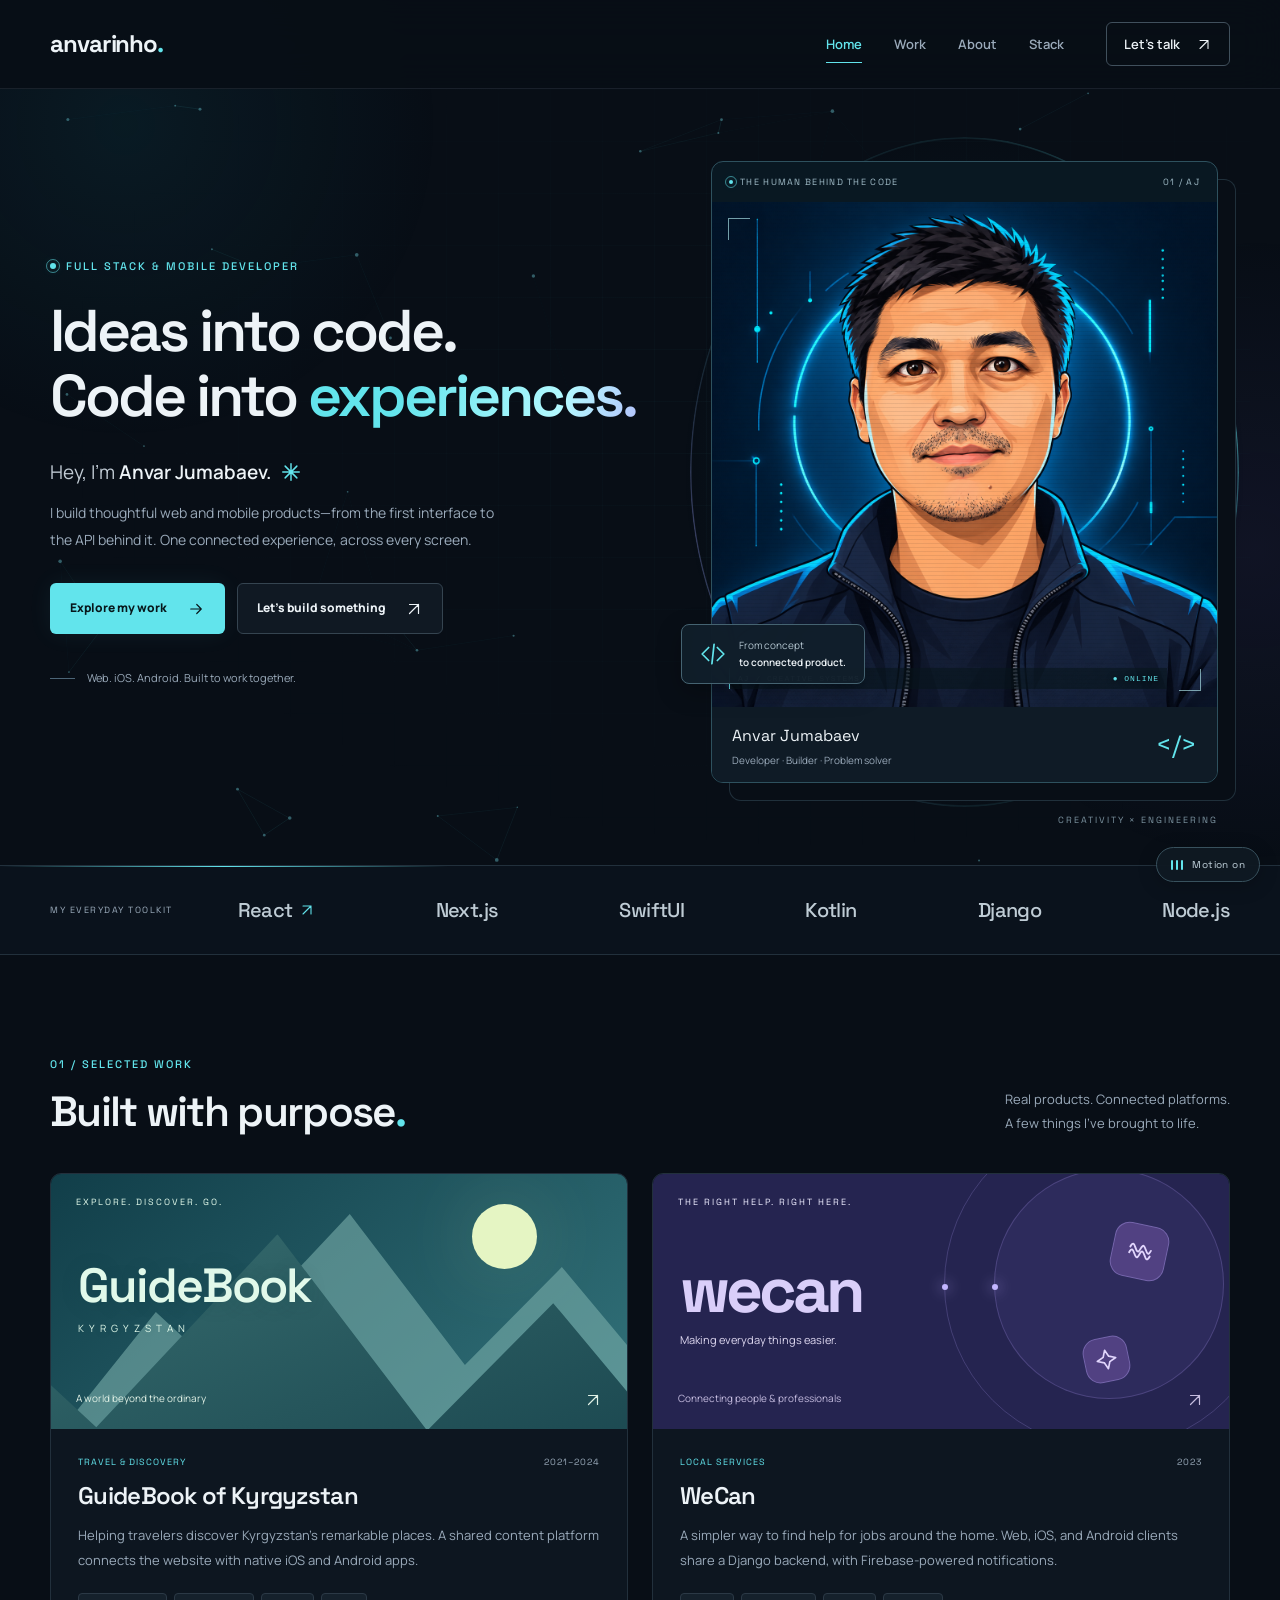
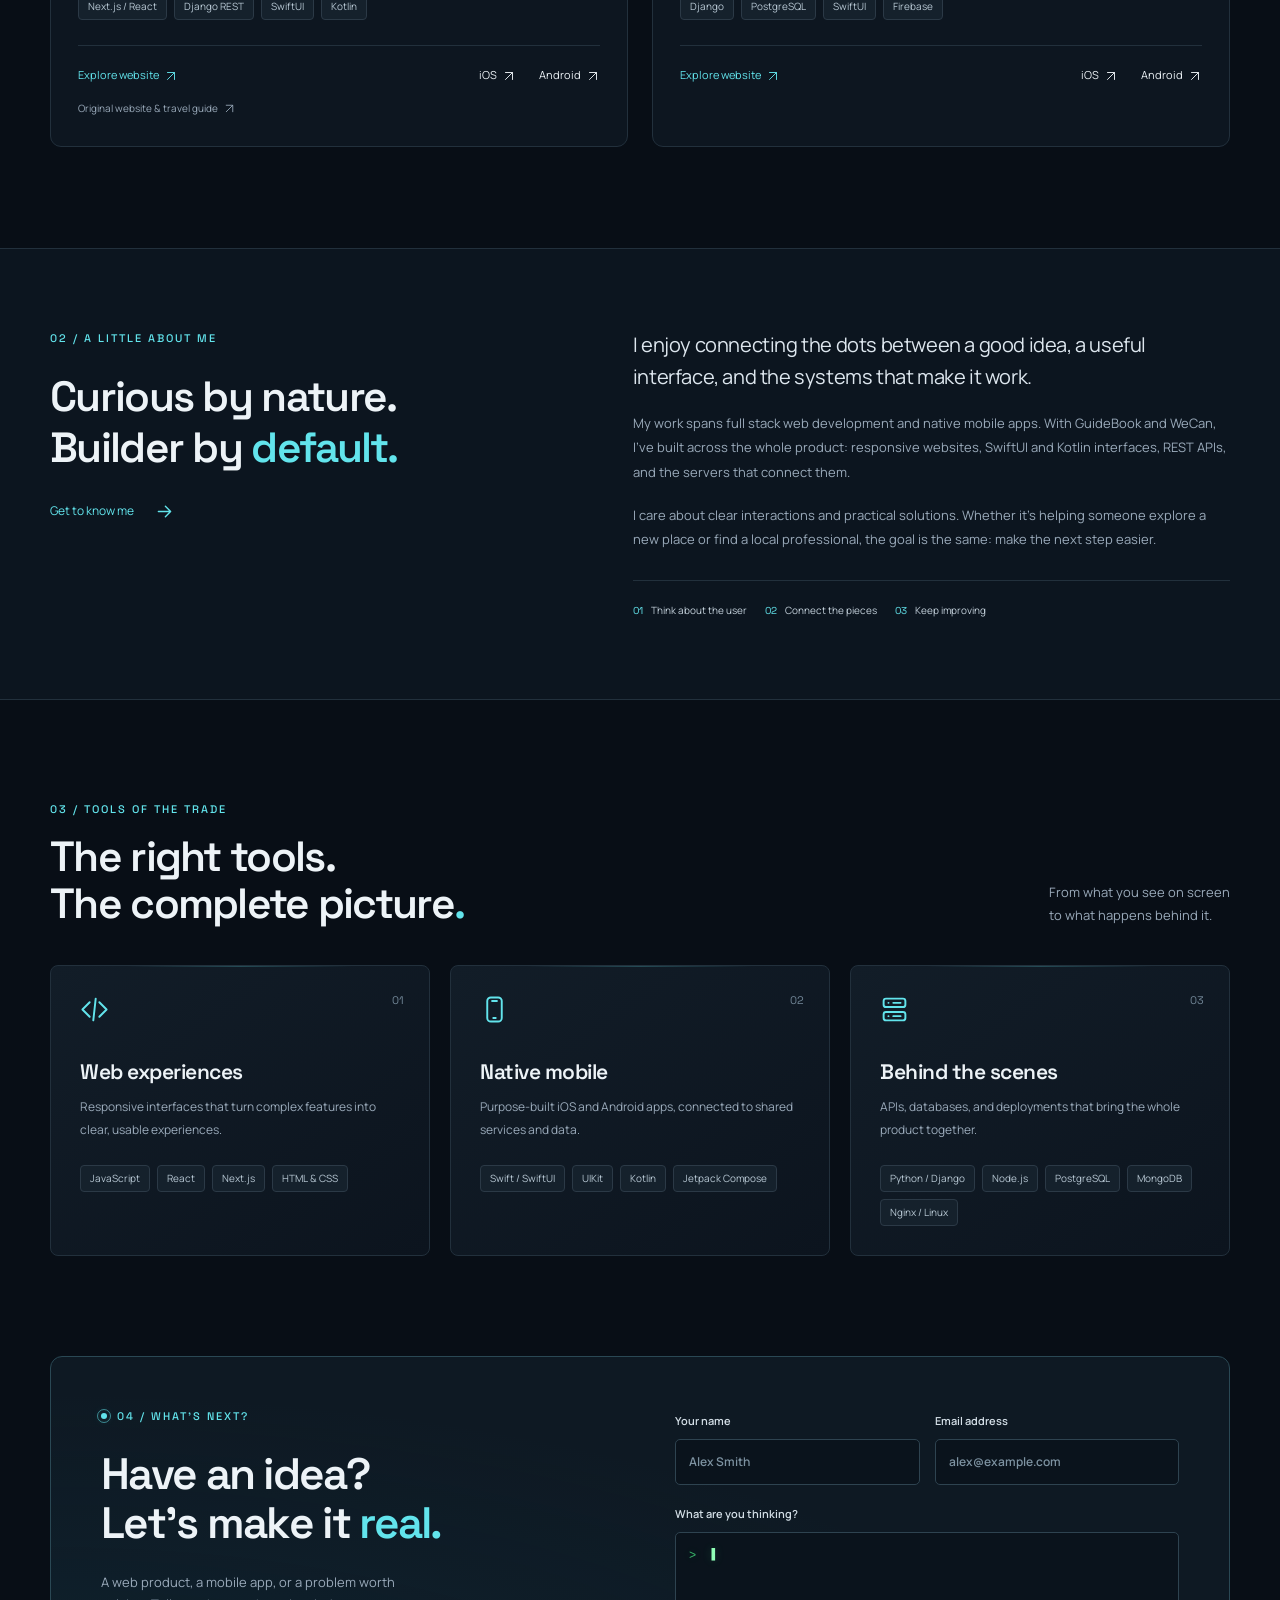
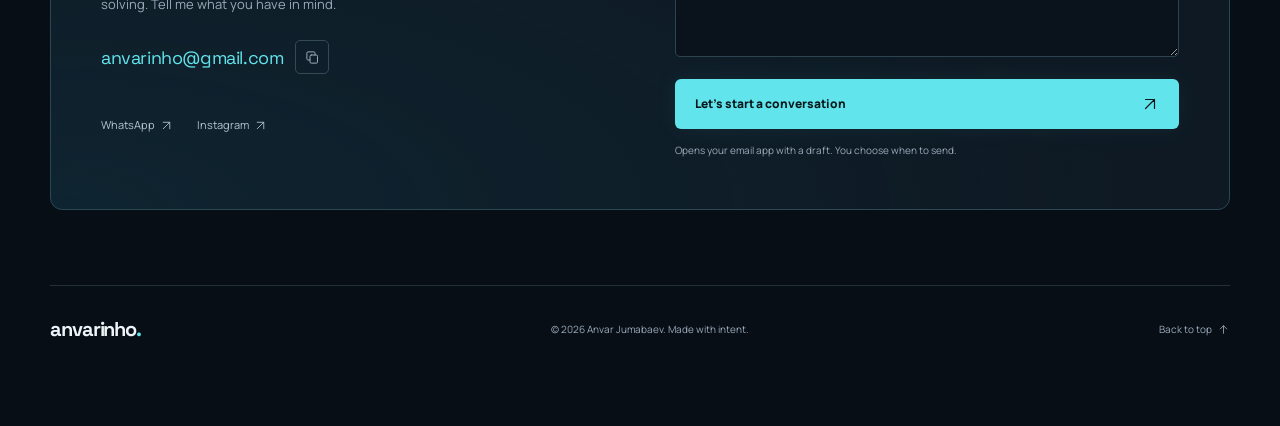
==== commit 51d286a2: "icon and readme" ====
--- a/index.html
+++ b/index.html
@@ -16,7 +16,7 @@
   <meta name="twitter:description" content="Building connected experiences for the web, iOS, and Android.">
   <meta name="twitter:image" content="https://anvarinho.github.io/assets/anvar-cartoon.png">
   <meta name="theme-color" content="#080e16">
-  <link rel="icon" href="favicon.png" type="image/png">
+  <link rel="icon" href="favicon.svg" type="image/svg+xml">
   <link rel="stylesheet" href="style.css">
   <script src="script.js" defer></script>
 </head>
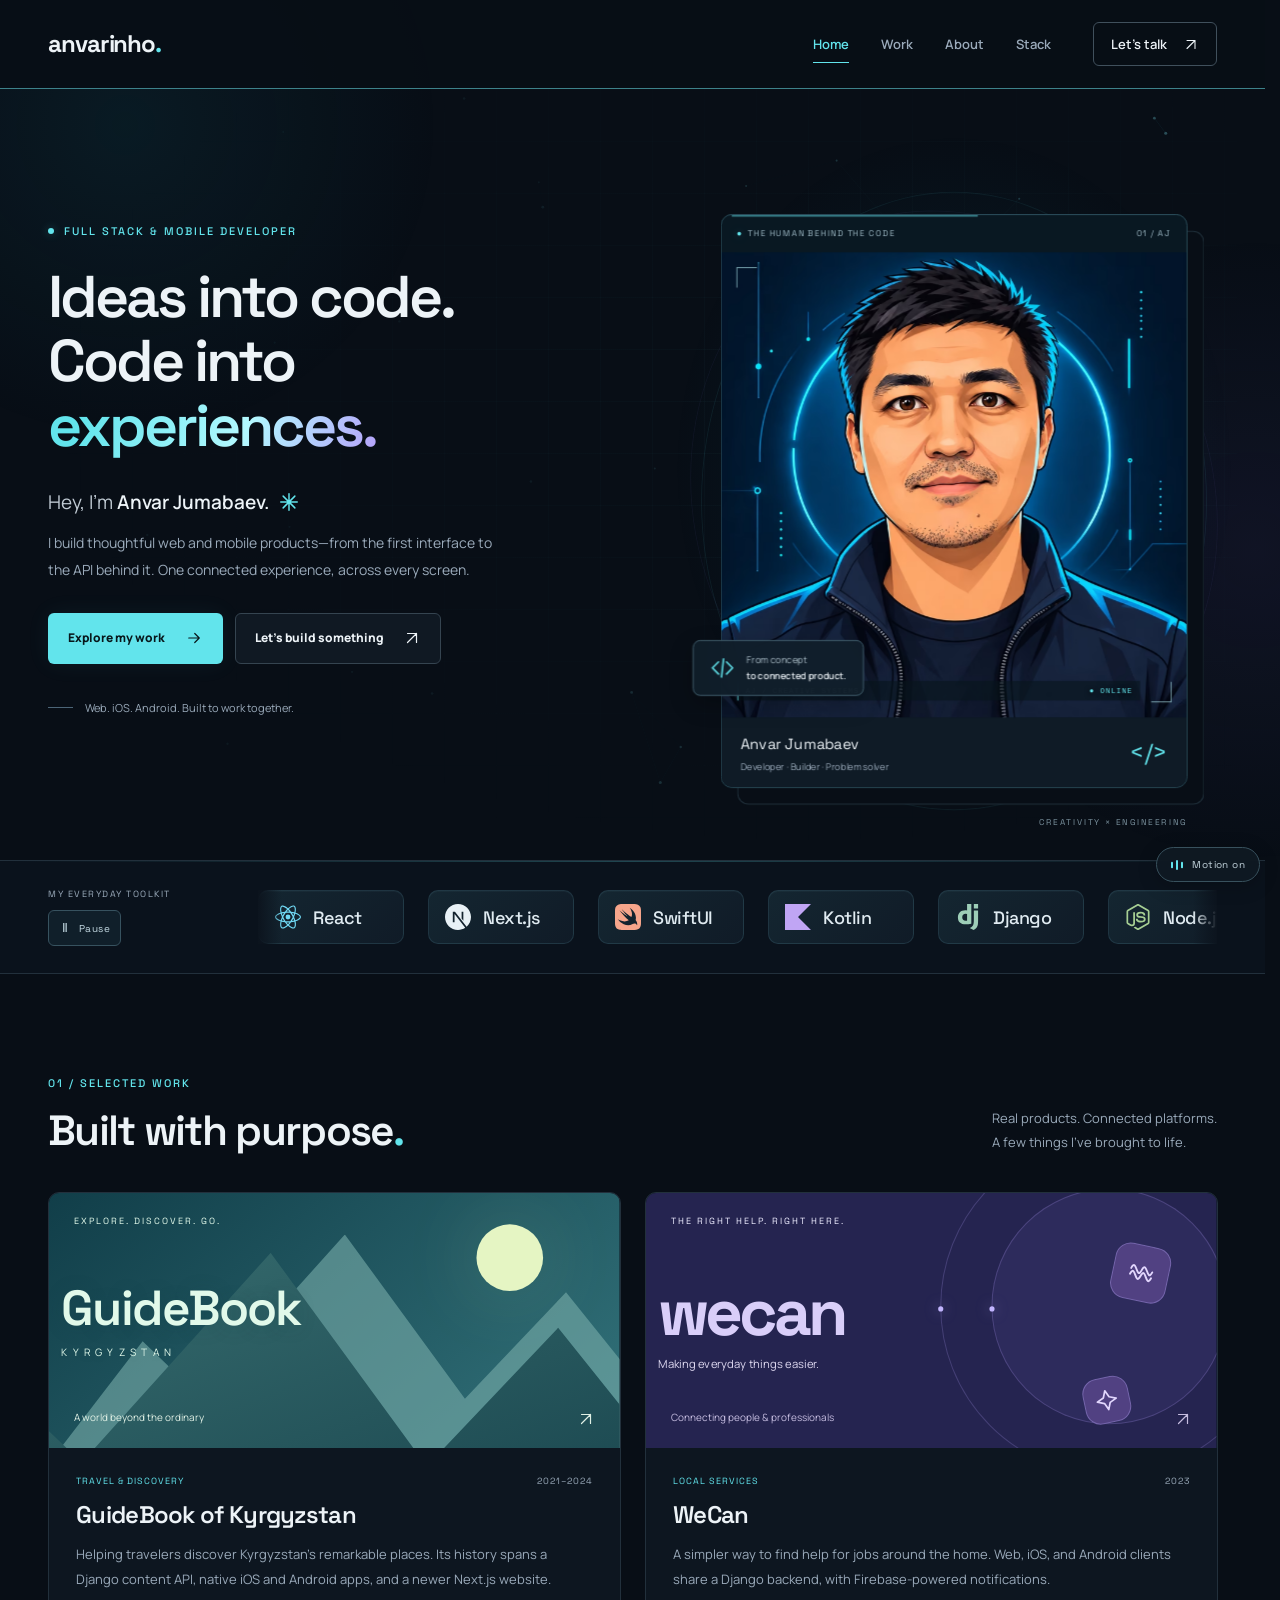
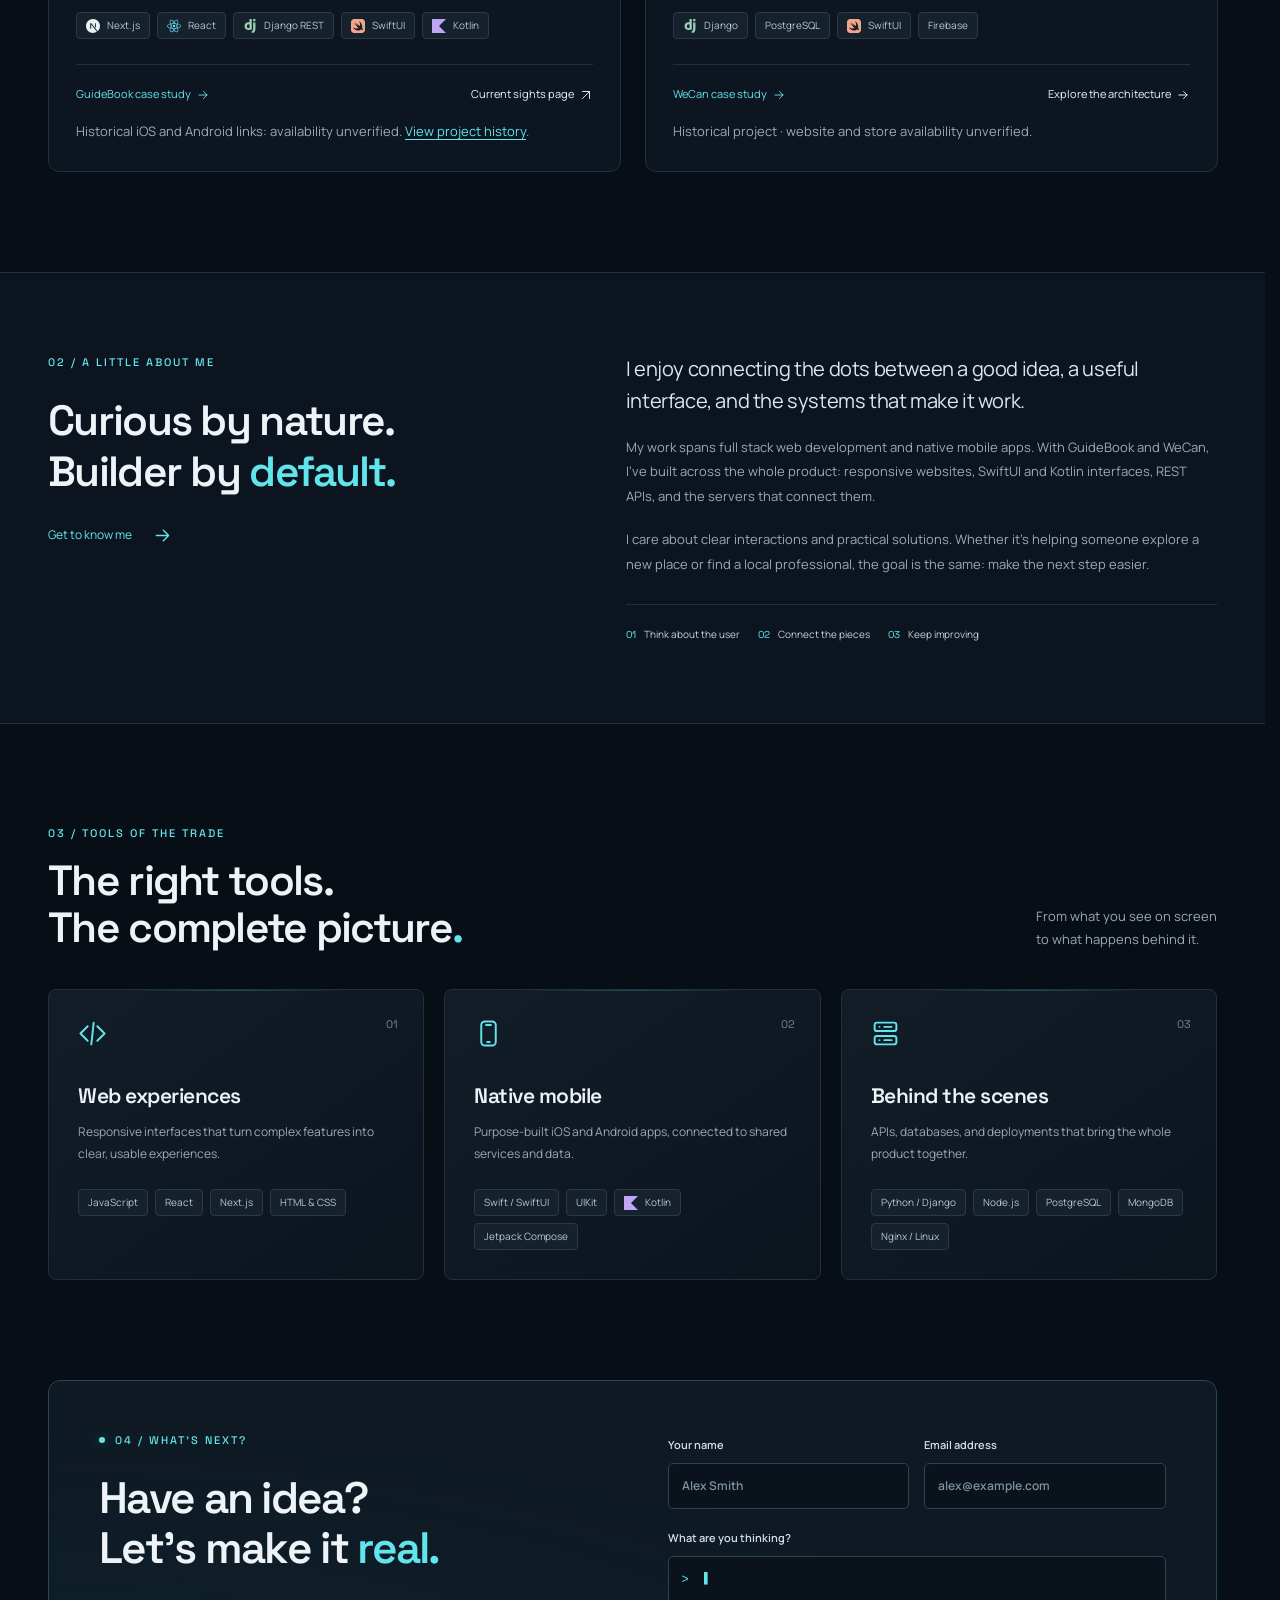
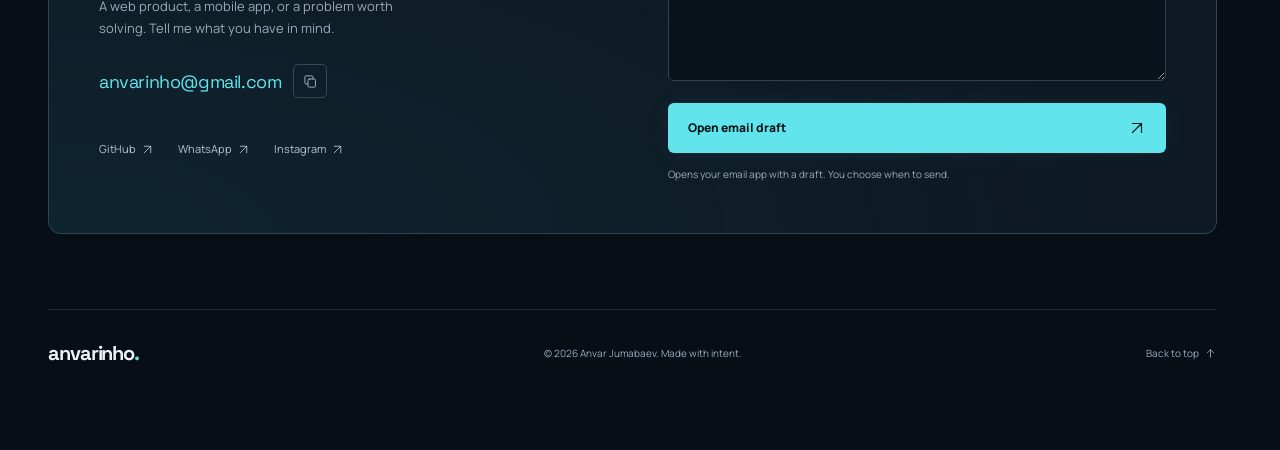
==== commit daee45ad: "updated 21.10.26" ====
--- a/index.html
+++ b/index.html
@@ -3,22 +3,36 @@
 <head>
   <meta charset="UTF-8">
   <meta name="viewport" content="width=device-width, initial-scale=1">
-  <title>Anvar Jumabaev — Full Stack & Mobile Developer</title>
+  <title>Anvar Jumabaev — Full Stack &amp; Mobile Developer</title>
   <meta name="description" content="Anvar Jumabaev builds connected experiences for the web, iOS, and Android. Explore GuideBook of Kyrgyzstan, WeCan, and the technology behind them.">
+  <link rel="canonical" href="https://anvarinho.github.io/">
   <meta property="og:type" content="website">
-  <meta property="og:title" content="Anvar Jumabaev — Full Stack & Mobile Developer">
+  <meta property="og:title" content="Anvar Jumabaev — Full Stack &amp; Mobile Developer">
   <meta property="og:description" content="Thoughtful interfaces. Connected platforms. Explore my work across web, iOS, and Android.">
   <meta property="og:url" content="https://anvarinho.github.io/">
-  <meta property="og:image" content="https://anvarinho.github.io/assets/anvar-cartoon.png">
+  <meta property="og:image" content="https://anvarinho.github.io/assets/social-preview.jpg">
+  <meta property="og:image:width" content="1200">
+  <meta property="og:image:height" content="630">
+  <meta property="og:image:type" content="image/jpeg">
+  <meta property="og:image:alt" content="Anvar Jumabaev — Ideas into code. Code into experiences. Illustrated portrait on a navy and cyan background.">
+  <meta name="twitter:image:alt" content="Anvar Jumabaev, full stack and mobile developer">
   <meta name="twitter:card" content="summary_large_image">
   <meta name="twitter:site" content="@anvarinho">
-  <meta name="twitter:title" content="Anvar Jumabaev — Full Stack & Mobile Developer">
+  <meta name="twitter:title" content="Anvar Jumabaev — Full Stack &amp; Mobile Developer">
   <meta name="twitter:description" content="Building connected experiences for the web, iOS, and Android.">
-  <meta name="twitter:image" content="https://anvarinho.github.io/assets/anvar-cartoon.png">
+  <meta name="twitter:image" content="https://anvarinho.github.io/assets/social-preview.jpg">
   <meta name="theme-color" content="#080e16">
   <link rel="icon" href="favicon.svg" type="image/svg+xml">
-  <link rel="stylesheet" href="style.css">
-  <script src="script.js" defer></script>
+  <script>try{document.documentElement.dataset.motion=matchMedia('(prefers-reduced-motion: reduce)').matches||localStorage.getItem('portfolio-motion')==='off'?'off':'on'}catch{document.documentElement.dataset.motion='off'}for(const type of ['pageswap','pagereveal'])addEventListener(type,event=>{if(document.documentElement.dataset.motion==='off')event.viewTransition?.skipTransition()});</script>
+  <link rel="preload" href="/assets/fonts/space-grotesk-latin-variable.woff2" as="font" type="font/woff2" crossorigin>
+  <link rel="preload" href="/assets/fonts/manrope-latin-variable.woff2" as="font" type="font/woff2" crossorigin>
+  <link rel="stylesheet" href="style.css?v=toolkit-row-3">
+  <link rel="stylesheet" href="story.css?v=toolkit-row-3">
+  <noscript><style>[data-project-preview][hidden]{display:block!important}[data-project-preview] .story-sticky{position:static;height:auto;max-height:none}[data-project-preview]{height:auto}[data-project-preview] *{animation:none!important;transform:none!important;opacity:1!important}</style></noscript>
+  <script src="site.js" defer></script>
+  <script src="script.js?v=toolkit-row-3" defer></script>
+  <script src="projects.js" defer></script>
+  <script type="application/ld+json">{"@context":"https://schema.org","@graph":[{"@type":"Person","@id":"https://anvarinho.github.io/#person","name":"Anvar Jumabaev","alternateName":"anvarinho","url":"https://anvarinho.github.io/","image":"https://anvarinho.github.io/assets/portraits/anvar-800.webp","jobTitle":"Full Stack and Mobile Developer","sameAs":["https://github.com/anvarinho","https://www.instagram.com/anvarinho/"]},{"@type":"WebSite","@id":"https://anvarinho.github.io/#website","url":"https://anvarinho.github.io/","name":"Anvar Jumabaev — Portfolio","inLanguage":"en","author":{"@id":"https://anvarinho.github.io/#person"}},{"@type":"WebPage","@id":"https://anvarinho.github.io/#webpage","url":"https://anvarinho.github.io/","name":"Anvar Jumabaev — Full Stack &amp; Mobile Developer","isPartOf":{"@id":"https://anvarinho.github.io/#website"},"about":{"@id":"https://anvarinho.github.io/#person"}},{"@type":"CreativeWork","name":"GuideBook of Kyrgyzstan","description":"A travel product for discovering Kyrgyzstan’s places and tours, with native mobile clients, an archived Django API, and a newer Next.js website.","url":"https://anvarinho.github.io/#guidebook","creator":{"@id":"https://anvarinho.github.io/#person"},"@id":"https://anvarinho.github.io/#guidebook"},{"@type":"CreativeWork","name":"WeCan","description":"A household-services search product with web, iOS, and Android clients, a Django backend, and Firebase-powered notifications, documented in the 2023 project record.","url":"https://anvarinho.github.io/#wecan","creator":{"@id":"https://anvarinho.github.io/#person"},"@id":"https://anvarinho.github.io/#wecan"}]}</script>
 </head>
 <body>
   <a class="skip-link" href="#main">Skip to content</a>
@@ -35,53 +49,359 @@
     <symbol id="mobile" viewBox="0 0 24 24"><rect x="6" y="2" width="12" height="20" rx="3"/><path d="M10 5h4m-3 14h2"/></symbol>
     <symbol id="server" viewBox="0 0 24 24"><rect x="3" y="3" width="18" height="7" rx="2"/><rect x="3" y="14" width="18" height="7" rx="2"/><path d="M7 6.5h.01M7 17.5h.01M11 6.5h6m-6 11h6"/></symbol>
     <symbol id="copy" viewBox="0 0 24 24"><rect x="8" y="8" width="12" height="13" rx="2"/><path d="M16 8V5a2 2 0 0 0-2-2H5a2 2 0 0 0-2 2v9a2 2 0 0 0 2 2h3"/></symbol>
+    <symbol id="check" viewBox="0 0 24 24"><path d="m5 12 4 4L19 6"/></symbol>
   </svg>
   <header class="header">
     <div class="container header-inner">
       <a class="logo" href="#home" aria-label="Anvarinho home">anvarinho<span class="logo-dot">.</span></a>
-      <button class="menu-toggle" aria-expanded="false" aria-controls="navigation" aria-label="Open navigation"><span></span><span></span></button>
+      <button type="button" hidden class="menu-toggle" aria-expanded="false" aria-controls="navigation" aria-label="Open navigation"><span></span><span></span></button>
       <nav id="navigation" class="navigation" aria-label="Main navigation">
         <a href="#home" class="active" aria-current="location">Home</a><a href="#projects">Work</a><a href="#about">About</a><a href="#skills">Stack</a><a href="#contact" class="nav-contact">Let’s talk <svg class="icon" aria-hidden="true"><use href="#external"/></svg></a>
       </nav>
     </div>
   </header>
-  <main id="main">
+  <main id="main" tabindex="-1">
     <section class="hero container" id="home" aria-labelledby="hero-title">
       <canvas class="network-canvas" aria-hidden="true"></canvas>
       <div class="hero-copy">
-        <p class="eyebrow"><span class="status-dot"></span> FULL STACK & MOBILE DEVELOPER</p>
-        <h1 id="hero-title">Ideas into code.<br>Code into <span>experiences.</span></h1>
+        <p class="eyebrow"><span class="status-dot"></span> FULL STACK &amp; MOBILE DEVELOPER</p>
+        <h1 id="hero-title">Ideas into code.<br>Code into<br><span class="accent">experiences.</span></h1>
         <p class="hero-intro">Hey, I’m <strong>Anvar Jumabaev.</strong> <svg class="wave icon" aria-hidden="true" focusable="false"><use href="#asterisk"/></svg></p>
         <p class="hero-description">I build thoughtful web and mobile products—from the first interface to the API behind it. One connected experience, across every screen.</p>
         <div class="button-row"><a href="#projects" class="button primary">Explore my work <svg class="icon" aria-hidden="true"><use href="#arrow"/></svg></a><a href="#contact" class="button secondary">Let’s build something <svg class="icon" aria-hidden="true"><use href="#external"/></svg></a></div>
         <div class="hero-footnote"><span class="tiny-line"></span> Web. iOS. Android. Built to work together.</div>
       </div>
-      <div class="hero-art">
+      <div class="hero-art"><div class="hero-depth">
         <div class="portrait-orbit" aria-hidden="true"></div>
         <div class="portrait-frame">
           <div class="frame-top"><span><span class="status-dot"></span> THE HUMAN BEHIND THE CODE</span><span>01 / AJ</span></div>
-          <div class="portrait-viewport"><img src="assets/anvar-cartoon.png" alt="High-tech cartoon portrait of Anvar Jumabaev with a glowing cyan backdrop" width="1254" height="1254" fetchpriority="high"><div class="portrait-scan" aria-hidden="true"></div><span class="portrait-crosshair crosshair-top" aria-hidden="true"></span><span class="portrait-crosshair crosshair-bottom" aria-hidden="true"></span><span class="portrait-readout" aria-hidden="true">AJ / CREATIVE SYSTEMS <span>● ONLINE</span></span></div>
+          <div class="portrait-viewport"><picture><source type="image/avif" srcset="assets/portraits/anvar-480.avif 480w, assets/portraits/anvar-800.avif 800w, assets/portraits/anvar-1200.avif 1200w" sizes="(max-width:600px) calc(100vw - 56px), (max-width:1276px) 42vw, 506px"><source type="image/webp" srcset="assets/portraits/anvar-480.webp 480w, assets/portraits/anvar-800.webp 800w, assets/portraits/anvar-1200.webp 1200w" sizes="(max-width:600px) calc(100vw - 56px), (max-width:1276px) 42vw, 506px"><img src="assets/portraits/anvar-800.webp" alt="Illustrated portrait of Anvar Jumabaev with a glowing cyan backdrop" width="1254" height="1254" fetchpriority="high" decoding="async"></picture><div class="portrait-scan" aria-hidden="true"></div><span class="portrait-crosshair crosshair-top" aria-hidden="true"></span><span class="portrait-crosshair crosshair-bottom" aria-hidden="true"></span><span class="portrait-readout" aria-hidden="true">AJ / CREATIVE SYSTEMS <span>● ONLINE</span></span></div>
           <div class="portrait-caption"><span>Anvar Jumabaev<small>Developer · Builder · Problem solver</small></span><span class="portrait-signature" aria-hidden="true">&lt;/&gt;</span></div>
         </div>
         <div class="floating-label"><svg class="icon" aria-hidden="true"><use href="#code"/></svg><span>From concept<br><strong>to connected product.</strong></span></div>
-        <span class="art-coordinate" aria-hidden="true">CREATIVITY × ENGINEERING</span>
+        <span class="art-coordinate" aria-hidden="true">CREATIVITY × ENGINEERING</span></div>
       </div>
     </section>
-    <div class="stack-strip"><div class="container"><span class="strip-label">MY EVERYDAY TOOLKIT</span><div class="strip-tools"><span>React <svg class="icon" aria-hidden="true" focusable="false"><use href="#external"/></svg></span><span>Next.js</span><span>SwiftUI</span><span>Kotlin</span><span>Django</span><span>Node.js</span></div></div></div>
+    <div class="stack-strip"><div class="container"><div class="toolkit-heading"><span class="strip-label">MY EVERYDAY TOOLKIT</span><button class="toolkit-pause" type="button" aria-label="Pause technology logo animation" hidden><span class="toolkit-pause-icon" aria-hidden="true">Ⅱ</span><span class="toolkit-pause-label">Pause</span></button></div><div class="strip-tools"><div class="tech-track"><span class="tech-badge" data-tech="react"><span class="tech-logo" aria-hidden="true"></span><span>React</span></span><span class="tech-badge" data-tech="nextdotjs"><span class="tech-logo" aria-hidden="true"></span><span>Next.js</span></span><span class="tech-badge" data-tech="swift"><span class="tech-logo" aria-hidden="true"></span><span>SwiftUI</span></span><span class="tech-badge" data-tech="kotlin"><span class="tech-logo" aria-hidden="true"></span><span>Kotlin</span></span><span class="tech-badge" data-tech="django"><span class="tech-logo" aria-hidden="true"></span><span>Django</span></span><span class="tech-badge" data-tech="nodedotjs"><span class="tech-logo" aria-hidden="true"></span><span>Node.js</span></span></div></div></div></div>
     <section class="section container" id="projects" aria-labelledby="work-title">
       <div class="section-heading"><div><p class="eyebrow">01 / SELECTED WORK</p><h2 id="work-title">Built with purpose<span>.</span></h2></div><p>Real products. Connected platforms.<br>A few things I’ve brought to life.</p></div>
+
       <div class="project-grid">
-        <article class="project-card">
-          <div class="project-visual guide-visual" aria-hidden="true"><span class="visual-label">EXPLORE. DISCOVER. GO.</span><div class="mountain mountain-back"></div><div class="mountain mountain-front"></div><div class="guide-wordmark">GuideBook<span>KYRGYZSTAN</span></div><span class="visual-bottom">A world beyond the ordinary <svg class="icon" aria-hidden="true" focusable="false"><use href="#external"/></svg></span></div>
-          <div class="project-body"><div class="project-meta"><span>TRAVEL & DISCOVERY</span><span>2021–2024</span></div><h3>GuideBook of Kyrgyzstan</h3><p>Helping travelers discover Kyrgyzstan’s remarkable places. A shared content platform connects the website with native iOS and Android apps.</p><div class="tags"><span>Next.js / React</span><span>Django REST</span><span>SwiftUI</span><span>Kotlin</span></div>
-          <div class="project-links"><a href="https://central-asia.live/en/places" target="_blank" rel="noopener noreferrer">Explore website <svg class="icon" aria-hidden="true"><use href="#external"/></svg></a><a href="https://apps.apple.com/us/app/guidebook-kyrgyzstan/id1575382810" target="_blank" rel="noopener noreferrer">iOS <svg class="icon" aria-hidden="true"><use href="#external"/></svg></a><a href="https://play.google.com/store/apps/details?id=com.anvarinho.guidebook" target="_blank" rel="noopener noreferrer">Android <svg class="icon" aria-hidden="true"><use href="#external"/></svg></a></div><a class="project-archive" href="https://central-asia.live/en" target="_blank" rel="noopener noreferrer">Original website & travel guide <svg class="icon" aria-hidden="true" focusable="false"><use href="#external"/></svg></a></div>
+        <article class="project-card" data-project="guidebook">
+          <button class="project-visual guide-visual" type="button" aria-label="GuideBook Kyrgyzstan product preview" aria-controls="guidebook" data-project-open="guidebook" disabled><span class="visual-label">EXPLORE. DISCOVER. GO.</span><span class="mountain mountain-back" aria-hidden="true"></span><span class="mountain mountain-front" aria-hidden="true"></span><span class="guide-wordmark">GuideBook<span>KYRGYZSTAN</span></span><span class="visual-bottom">A world beyond the ordinary <svg class="icon" aria-hidden="true" focusable="false"><use href="#external"/></svg></span></button>
+          <div class="project-body"><div class="project-meta"><span>TRAVEL &amp; DISCOVERY</span><span>2021–2024</span></div><h3>GuideBook of Kyrgyzstan</h3><p>Helping travelers discover Kyrgyzstan’s remarkable places. Its history spans a Django content API, native iOS and Android apps, and a newer Next.js website.</p><div class="tags"><span><span class="tech-logo" data-tech="nextdotjs" aria-hidden="true"></span>Next.js</span><span><span class="tech-logo" data-tech="react" aria-hidden="true"></span>React</span><span><span class="tech-logo" data-tech="django" aria-hidden="true"></span>Django REST</span><span><span class="tech-logo" data-tech="swift" aria-hidden="true"></span>SwiftUI</span><span><span class="tech-logo" data-tech="kotlin" aria-hidden="true"></span>Kotlin</span></div>
+          <div class="project-links"><a href="#guidebook">GuideBook case study <svg class="icon" aria-hidden="true"><use href="#arrow"/></svg></a><a href="https://central-asia.live/en/places" target="_blank" rel="noopener noreferrer">Current sights page <svg class="icon" aria-hidden="true"><use href="#external"/></svg></a></div><p class="project-archive">Historical iOS and Android links: availability unverified. <a href="#guidebook-destinations">View project history</a>.</p></div>
         </article>
-        <article class="project-card">
-          <div class="project-visual wecan-visual" aria-hidden="true"><span class="visual-label">THE RIGHT HELP. RIGHT HERE.</span><div class="wecan-orbit orbit-one"></div><div class="wecan-orbit orbit-two"></div><div class="wecan-wordmark">wecan<span>Making everyday things easier.</span></div><span class="service-bubble bubble-one"><svg class="icon" aria-hidden="true" focusable="false"><use href="#signal"/></svg></span><span class="service-bubble bubble-two"><svg class="icon" aria-hidden="true" focusable="false"><use href="#sparkle"/></svg></span><span class="visual-bottom">Connecting people & professionals <svg class="icon" aria-hidden="true" focusable="false"><use href="#external"/></svg></span></div>
-          <div class="project-body"><div class="project-meta"><span>LOCAL SERVICES</span><span>2023</span></div><h3>WeCan</h3><p>A simpler way to find help for jobs around the home. Web, iOS, and Android clients share a Django backend, with Firebase-powered notifications.</p><div class="tags"><span>Django</span><span>PostgreSQL</span><span>SwiftUI</span><span>Firebase</span></div>
-          <div class="project-links"><a href="https://wecan.kg/" target="_blank" rel="noopener noreferrer">Explore website <svg class="icon" aria-hidden="true"><use href="#external"/></svg></a><a href="https://apps.apple.com/us/app/wecan-%D1%81%D0%B5%D1%80%D0%B2%D0%B8%D1%81-%D0%BF%D0%BE%D0%B8%D1%81%D0%BA%D0%B0-%D0%BC%D0%B0%D1%81%D1%82%D0%B5%D1%80%D0%BE%D0%B2/id6451155875" target="_blank" rel="noopener noreferrer">iOS <svg class="icon" aria-hidden="true"><use href="#external"/></svg></a><a href="https://play.google.com/store/apps/details?id=com.anvarinho.wecan" target="_blank" rel="noopener noreferrer">Android <svg class="icon" aria-hidden="true"><use href="#external"/></svg></a></div></div>
+        <article class="project-card" data-project="wecan">
+          <button class="project-visual wecan-visual" type="button" aria-label="WeCan project preview" aria-controls="wecan" data-project-open="wecan" disabled><span class="visual-label">THE RIGHT HELP. RIGHT HERE.</span><span class="wecan-orbit orbit-one" aria-hidden="true"></span><span class="wecan-orbit orbit-two" aria-hidden="true"></span><span class="wecan-wordmark">wecan<span>Making everyday things easier.</span></span><span class="service-bubble bubble-one"><svg class="icon" aria-hidden="true" focusable="false"><use href="#signal"/></svg></span><span class="service-bubble bubble-two"><svg class="icon" aria-hidden="true" focusable="false"><use href="#sparkle"/></svg></span><span class="visual-bottom">Connecting people &amp; professionals <svg class="icon" aria-hidden="true" focusable="false"><use href="#external"/></svg></span></button>
+          <div class="project-body"><div class="project-meta"><span>LOCAL SERVICES</span><span>2023</span></div><h3>WeCan</h3><p>A simpler way to find help for jobs around the home. Web, iOS, and Android clients share a Django backend, with Firebase-powered notifications.</p><div class="tags"><span><span class="tech-logo" data-tech="django" aria-hidden="true"></span>Django</span><span>PostgreSQL</span><span><span class="tech-logo" data-tech="swift" aria-hidden="true"></span>SwiftUI</span><span>Firebase</span></div>
+          <div class="project-links"><a href="#wecan">WeCan case study <svg class="icon" aria-hidden="true"><use href="#arrow"/></svg></a><a href="#wecan-architecture">Explore the architecture <svg class="icon" aria-hidden="true"><use href="#arrow"/></svg></a></div><p class="project-archive">Historical project · website and store availability unverified.</p></div>
         </article>
       </div>
+      <section class="product-story" id="guidebook" data-project-preview="guidebook" aria-labelledby="guidebook-title" hidden>
+        <div class="story-toolbar"><p class="story-index"><span class="story-emblem" aria-hidden="true">G</span><span>PROJECT / 01<span id="guidebook-project-name">GuideBook of Kyrgyzstan</span></span></p><button class="story-close" type="button" hidden>Close preview <span aria-hidden="true">×</span></button></div>
+        <div class="story-sticky">
+          <div class="story-copy"><p class="eyebrow">FEATURED / GUIDEBOOK OF KYRGYZSTAN</p><h3 id="guidebook-title">A place to explore.<br><span>Ways to connect.</span></h3><p class="story-lead" id="guidebook-description">A travel guide across the web, iOS, and Android. Different interfaces. A shared purpose.</p>
+            <ol class="story-notes"><li><strong>Discover on the web.</strong><span>The current website brings places, tours, and stories together.</span></li><li><strong>Take the native path.</strong><span>SwiftUI and Kotlin apps are part of the documented project history.</span></li><li><strong>Connect the content.</strong><span>The archived Django API exposes places and tours. See how the versions fit together.</span></li></ol>
+            <a class="text-link" href="#guidebook-details">Read the full story <svg class="icon" aria-hidden="true"><use href="#arrow"/></svg></a>
+          </div>
+          <div class="story-stage">
+            <figure class="story-desktop"><div class="browser-chrome" aria-hidden="true"><span>● ● ●</span><span>central-asia.live/en/places</span></div><picture><source type="image/webp" srcset="/assets/projects/guidebook-web-720.webp 720w, /assets/projects/guidebook-web-1200.webp 1200w" sizes="(max-width:1000px) 90vw, 620px"><img src="/assets/projects/guidebook-web-1200.webp" alt="GuideBook’s current Sights page showing places in Kyrgyzstan" width="1440" height="1000" loading="lazy" decoding="async"></picture><figcaption>Current website · desktop capture</figcaption></figure>
+            <figure class="story-mobile"><img src="/assets/projects/guidebook-mobile-web.webp" alt="The same GuideBook Sights page in its mobile web layout" width="390" height="844" loading="lazy" decoding="async"><figcaption>Mobile web</figcaption></figure>
+            <div class="story-platform platform-ios"><span>iOS</span><strong>SwiftUI</strong><small>Historical native client</small></div><div class="story-platform platform-android"><span>Android</span><strong>Kotlin</strong><small>Historical native client</small></div>
+            <p class="story-provenance">Real website captures. Native-app screenshots are not archived here.</p>
+          </div>
+        </div>
+<div class="project-details" id="guidebook-details"><section class="case-section case-overview" aria-labelledby="guidebook-problem-title">
+<div>
+<p class="eyebrow">01 / THE PROBLEM</p>
+<h4 id="guidebook-problem-title">Make discovery useful.</h4>
+</div>
+<div>
+<p class="large-copy">Travelers need more than a place name. They need context, location information, and a way to decide where to go next.</p>
+<p>GuideBook presents destinations, tours, and travel content across web and mobile interfaces. The current Sights page groups destinations into a browsable visual guide.</p>
+<h5>My contribution</h5>
+<p>My project record covers the website, SwiftUI and Kotlin interfaces, REST APIs, and the services connecting them. The public Swift source identifies Anvar Jumabaev as its author.</p>
+<ul class="case-facts">
+<li>
+<strong>Platforms</strong>Web, iOS, Android</li>
+<li>
+<strong>Project record</strong>2021–2024 iterations</li>
+<li>
+<strong>Verified public work</strong>SwiftUI source, Django REST endpoints, current website</li>
+</ul>
+</div>
+</section>
+<section class="case-section screenshot-gallery" aria-labelledby="guidebook-screens-title">
+<div class="case-section-heading">
+<p class="eyebrow">02 / THE PRODUCT, AS IT IS</p>
+<h4 id="guidebook-screens-title">A real view of the web.</h4>
+<p>Captured from the current Sights page on 22 October 2026. The narrow view is the responsive website, not a native app screenshot.</p>
+</div>
+<div class="gallery-controls">
+<span>Desktop &amp; mobile web</span>
+<button type="button" hidden data-gallery-direction="-1" aria-label="Previous screenshot">←</button>
+<button type="button" hidden data-gallery-direction="1" aria-label="Next screenshot">→</button>
+</div>
+<div class="gallery-track" tabindex="0" aria-label="GuideBook website screenshots">
+<figure>
+<picture>
+<source type="image/webp" srcset="/assets/projects/guidebook-web-720.webp 720w, /assets/projects/guidebook-web-1200.webp 1200w" sizes="(max-width:800px) 90vw, 1080px">
+<img src="/assets/projects/guidebook-web-1200.webp" width="1440" height="1000" loading="lazy" decoding="async" alt="GuideBook Sights on desktop, showing a large destination heading and place cards">
+</picture>
+<figcaption>01 / Desktop website <a class="static-image-link" href="/assets/projects/guidebook-web-1200.webp">Open full-size desktop screenshot</a>
+<button hidden type="button" data-enlarge="/assets/projects/guidebook-web-1200.webp">Enlarge desktop screenshot</button>
+</figcaption>
+</figure>
+<figure class="mobile-capture">
+<img src="/assets/projects/guidebook-mobile-web.webp" alt="GuideBook Sights in a narrow mobile-web layout, with its introduction above the destination list" width="390" height="844" loading="lazy" decoding="async">
+<figcaption>02 / Mobile website <a class="static-image-link" href="/assets/projects/guidebook-mobile-web.webp">Open full-size mobile screenshot</a>
+<button hidden type="button" data-enlarge="/assets/projects/guidebook-mobile-web.webp">Enlarge mobile screenshot</button>
+</figcaption>
+</figure>
+</div>
+<dialog id="guidebook-image-dialog" class="screenshot-dialog" aria-labelledby="guidebook-dialog-title">
+<div class="dialog-heading">
+<h4 id="guidebook-dialog-title" data-image-title>Product screenshot</h4>
+<form method="dialog">
+<button class="button secondary" type="submit">Close screenshot</button>
+</form>
+</div>
+<div class="dialog-media">
+</div>
+</dialog>
+</section>
+<section class="case-section" aria-labelledby="guidebook-engineering-title">
+<div class="case-section-heading">
+<p class="eyebrow">03 / ENGINEERING, IN CONTEXT</p>
+<h4 id="guidebook-engineering-title">Different versions.<br>Clear boundaries.</h4>
+<p>The archived code and today’s website describe different stages. These implementation notes keep those stages distinct.</p>
+</div>
+<details class="engineering-note" open>
+<summary>Native iOS snapshot: bundled data and observable state</summary>
+<p>The public Swift view model reads a bundled <code>dataJson.json</code> file, decodes cities, places, and tours, and exposes them through published properties. This snapshot establishes local JSON loading; it does not demonstrate a live API connection or offline synchronization.</p>
+<a href="https://github.com/anvarinho/GuideBook/blob/5c6d094f664e94ffbe9d41dbc41ae3413c8a8b3a/GuideBook/ViewModels/ViewModel.swift">Inspect the archived Swift view model</a>
+</details>
+<details class="engineering-note">
+<summary>Django-era service: explicit places and tours endpoints</summary>
+<p>The archived server defines GET views for place and tour lists and individual records, using Django REST Framework serializers. The separate list and detail endpoints give clients a clear boundary for content access. The project record describes Django-backed iOS and Android versions; their released binaries have not been audited here.</p>
+<a href="https://github.com/anvarinho/Guide-Book/blob/7fc5194e7db3b78038ec8ba7c70ea6594a3af039/base/api/views.py">Inspect the archived API views</a>
+</details>
+<details class="engineering-note">
+<summary>Current web iteration: a separate Next.js application</summary>
+<p>The current website and public repository establish a newer Next.js web application. The repository also contains a MongoDB helper. These facts do not establish that the historical mobile apps use the current web application’s database or endpoints.</p>
+<a href="https://github.com/anvarinho/guidebook-next.js">Explore the current web source</a>
+</details>
+</section>
+<section class="case-section" id="guidebook-destinations" aria-labelledby="guidebook-destinations-title">
+<p class="eyebrow">04 / EXPLORE &amp; VERIFY</p>
+<h4 id="guidebook-destinations-title">Where the project lives.</h4>
+<ul class="destination-list">
+<li>
+<a href="https://central-asia.live/en/places">Current website — Sights and destination guide ↗</a>
+<span>Verified reachable. This is the page shown in the screenshots.</span>
+</li>
+<li>
+<a href="https://central-asia.live/en">Current website — home and introduction ↗</a>
+<span>Another route on the same current site, not an archived original website.</span>
+</li>
+<li>
+<a href="https://github.com/anvarinho/GuideBook">Historical SwiftUI source ↗</a>
+<span>Native iOS implementation snapshot.</span>
+</li>
+<li>
+<a href="https://github.com/anvarinho/Guide-Book">Historical Django server source ↗</a>
+<span>Content API and web implementation snapshot.</span>
+</li>
+</ul>
+<details class="engineering-note">
+<summary>Historical app-store destinations</summary>
+<p>These identifiers come from the original portfolio. Checks on 22 October 2026 returned 404 for the US and Kyrgyzstan Apple storefronts and the tested Google Play variants. Apple’s lookup API returned no record in those two regions. This does not establish worldwide availability or permanent removal.</p>
+<ul>
+<li>
+<a href="https://apps.apple.com/us/app/id1575382810" rel="noopener noreferrer">Historical GuideBook iOS listing — unavailable in checked storefronts</a>
+</li>
+<li>
+<a href="https://play.google.com/store/apps/details?id=com.anvarinho.guidebook" rel="noopener noreferrer">Historical GuideBook Android listing — unavailable in checked regions</a>
+</li>
+</ul>
+</details>
+</section>
+<aside class="case-next" aria-label="Continue exploring after GuideBook">
+<p class="eyebrow">KEEP EXPLORING</p>
+<a href="#wecan">WeCan case study <svg class="icon" aria-hidden="true">
+<use href="#arrow"/>
+</svg>
+</a>
+<a class="text-link" href="#contact">Have a related project? Open a conversation <svg class="icon" aria-hidden="true">
+<use href="#external"/>
+</svg>
+</a>
+</aside>
+</div>
+      </section>
+
+      <section class="product-story" id="wecan" data-project-preview="wecan" aria-labelledby="wecan-title" hidden>
+        <div class="story-toolbar"><p class="story-index"><span class="story-emblem" aria-hidden="true">W</span><span>PROJECT / 02<span id="wecan-project-name">WeCan</span></span></p><button class="story-close" type="button" hidden>Close preview <span aria-hidden="true">×</span></button></div>
+        <div class="story-sticky">
+          <div class="story-copy"><p class="eyebrow">LOCAL SERVICES / WEB · iOS · ANDROID</p><h3 id="wecan-title">The right help.<br><span>Right here.</span></h3><p class="story-lead" id="wecan-description">A simpler way to find help for jobs around the home. Web, iOS, and Android clients share a Django backend, with Firebase-powered notifications.</p><ol class="story-notes"><li><strong>Find a professional.</strong><span>A shared search experience for people looking for help around the home.</span></li><li><strong>Choose your platform.</strong><span>A responsive website and native SwiftUI and Kotlin clients.</span></li><li><strong>Connect the services.</strong><span>Django REST, PostgreSQL, and the documented Firebase notification integration.</span></li></ol><a class="text-link" href="#wecan-architecture">Explore the architecture <svg class="icon" aria-hidden="true"><use href="#arrow"/></svg></a></div>
+          <div class="story-stage wecan-showcase"><figure class="case-art">
+<div class="project-visual wecan-visual" aria-hidden="true">
+<span class="visual-label">THE RIGHT HELP. RIGHT HERE.</span>
+<div class="wecan-orbit orbit-one">
+</div>
+<div class="wecan-orbit orbit-two">
+</div>
+<div class="wecan-wordmark">wecan<span>Making everyday things easier.</span>
+</div>
+<span class="service-bubble bubble-one">
+<svg class="icon" aria-hidden="true" focusable="false">
+<use href="#signal"/>
+</svg>
+</span>
+<span class="service-bubble bubble-two">
+<svg class="icon" aria-hidden="true" focusable="false">
+<use href="#sparkle"/>
+</svg>
+</span>
+<span class="visual-bottom">Connecting people &amp; professionals <svg class="icon" aria-hidden="true" focusable="false">
+<use href="#external"/>
+</svg>
+</span>
+</div>
+<figcaption>Project illustration · No verified product screenshots are archived here.</figcaption>
+</figure>
+<div class="preview-stack"><span><span class="tech-logo" data-tech="django" aria-hidden="true"></span>Django REST</span><span>PostgreSQL</span><span><span class="tech-logo" data-tech="swift" aria-hidden="true"></span>SwiftUI</span><span><span class="tech-logo" data-tech="kotlin" aria-hidden="true"></span>Kotlin</span></div></div>
+        </div>
+        <div class="project-details" id="wecan-details"><section class="case-section case-overview" aria-labelledby="wecan-problem-title">
+<div>
+<p class="eyebrow">01 / THE PROBLEM</p>
+<h4 id="wecan-problem-title">Find the right help.</h4>
+</div>
+<div>
+<p class="large-copy">People looking for help around the home need a practical way to find service professionals.</p>
+<p>WeCan connects that search experience across a website and native mobile clients. The project record describes a shared Django server and notification integration.</p>
+<h5>My contribution</h5>
+<p>My portfolio records work on the responsive website, native SwiftUI and Kotlin interfaces, REST services, and the server behind them. The public WeCan repository contains the historical Django implementation.</p>
+<ul class="case-facts">
+<li>
+<strong>Platforms</strong>Web, iOS, Android</li>
+<li>
+<strong>Project record</strong>2023</li>
+<li>
+<strong>Recorded stack</strong>Django REST, PostgreSQL, SwiftUI, Kotlin, Firebase</li>
+</ul>
+</div>
+</section>
+<section class="case-section" id="wecan-architecture" aria-labelledby="wecan-architecture-title">
+<p class="eyebrow">02 / HOW IT CONNECTS</p>
+<h4 id="wecan-architecture-title">Three clients.<br>One service boundary.</h4>
+<p class="section-intro">The documented 2023 system. Open a node to inspect its role. Client-to-service and PostgreSQL relationships come from the original project record; the public server source independently shows Django web and API routes.</p>
+<button hidden type="button" popovertarget="wecan-architecture-help" class="diagram-help">How to read this diagram</button>
+<p id="wecan-architecture-fallback" class="diagram-note">The clients use the shared service; the server handles persistent data. Read each node for evidence and the limits of what is verified.</p>
+<aside hidden id="wecan-architecture-help" popover aria-labelledby="wecan-architecture-help-title">
+<h5 id="wecan-architecture-help-title">Read from clients to service.</h5>
+<p>The top row contains user-facing clients. The API is the shared boundary, and the database stores the service’s data. This is a historical architecture, not a live infrastructure status view.</p>
+<button type="button" popovertarget="wecan-architecture-help" popovertargetaction="hide">Close explanation</button>
+</aside>
+<figure class="architecture">
+<div class="architecture-clients">
+<details>
+<summary>Website <span>Django web</span>
+</summary>
+<p>The server routes the web application through <code>app.urls</code>. It shares the Django project with the API.</p>
+</details>
+<details>
+<summary>iOS <span>SwiftUI client</span>
+</summary>
+<p>The project record describes an iOS search-service client using SwiftUI, Foundation, Firebase, and UserNotifications.</p>
+</details>
+<details>
+<summary>Android <span>Kotlin client</span>
+</summary>
+<p>The project record describes an Android client using Jetpack Compose, Retrofit, OkHttp, and Firebase Cloud Messaging.</p>
+</details>
+</div>
+<div class="architecture-connector" aria-hidden="true">
+<span>
+</span>
+<span>
+</span>
+<span>
+</span>
+</div>
+<details class="architecture-service">
+<summary>Shared API <span>Django REST Framework</span>
+</summary>
+<p>The archived server exposes API routes under <code>/api/</code>. The original portfolio describes both mobile apps as clients of that Django server.</p>
+<a href="https://github.com/anvarinho/wecan/blob/9f244bc748660bbed06ebd84a5fb864624386e84/website/website/urls.py">View the archived route configuration</a>
+</details>
+<div class="architecture-arrow" aria-hidden="true">↓</div>
+<details class="architecture-data">
+<summary>Database <span>PostgreSQL</span>
+</summary>
+<p>PostgreSQL is listed in the original website project record. Live hosting, database schema, and current operating status have not been verified.</p>
+</details>
+<figcaption>Historical architecture from the portfolio record and public server routes. Each node is a native disclosure, usable by keyboard and touch.</figcaption>
+</figure>
+</section>
+<section class="case-section" aria-labelledby="wecan-decisions-title">
+<p class="eyebrow">03 / IMPLEMENTATION NOTES</p>
+<h4 id="wecan-decisions-title">Connect the pieces.</h4>
+<details class="engineering-note" open>
+<summary>Separate web and API routes in one Django project</summary>
+<p>The route configuration includes the web application and an <code>api/</code> namespace in the same project. This separates client-facing endpoints from website routes while retaining a shared server boundary.</p>
+<a href="https://github.com/anvarinho/wecan/blob/9f244bc748660bbed06ebd84a5fb864624386e84/website/website/urls.py">Inspect the route configuration</a>
+</details>
+<details class="engineering-note">
+<summary>Native interfaces around shared services</summary>
+<p>The portfolio’s iOS record lists SwiftUI and Foundation; its Android record lists Jetpack Compose, Retrofit, and OkHttp. These are distinct native client implementations. The historical project record describes their connection to the Django server; released binaries are not available for independent inspection here.</p>
+</details>
+<details class="engineering-note">
+<summary>Notifications are a separate integration</summary>
+<p>Firebase Cloud Messaging and iOS UserNotifications are named in the project record. That establishes the recorded notification stack, without asserting a particular delivery workflow, reliability figure, or current configuration.</p>
+</details>
+</section>
+<section class="case-section" id="wecan-destinations" aria-labelledby="wecan-destinations-title">
+<p class="eyebrow">04 / PROJECT HISTORY</p>
+<h4 id="wecan-destinations-title">An honest project record.</h4>
+<p>No verified WeCan product screenshots were supplied or found in the inspected public source. The artwork above is an illustration. A gallery will be useful when an authentic capture can be added.</p>
+<ul class="destination-list">
+<li>
+<a href="https://github.com/anvarinho/wecan">Historical WeCan server source ↗</a>
+<span>Public implementation record.</span>
+</li>
+<li>
+<a href="https://wecan.kg/">Historical WeCan website — availability unverified ↗</a>
+<span>DNS resolution failed in this environment on 22 October 2026. This is not a claim of permanent closure.</span>
+</li>
+</ul>
+<details class="engineering-note">
+<summary>Historical app-store destinations</summary>
+<p>These identifiers come from the original portfolio. Checks on 22 October 2026 returned 404 for the US and Kyrgyzstan Apple storefronts and the tested Google Play variants. Apple’s lookup API returned no record in those two regions. This does not establish worldwide availability or permanent removal.</p>
+<ul>
+<li>
+<a href="https://apps.apple.com/us/app/id6451155875" rel="noopener noreferrer">Historical WeCan iOS listing — unavailable in checked storefronts</a>
+</li>
+<li>
+<a href="https://play.google.com/store/apps/details?id=com.anvarinho.wecan" rel="noopener noreferrer">Historical WeCan Android listing — unavailable in checked regions</a>
+</li>
+</ul>
+</details>
+</section>
+<aside class="case-next" aria-label="Continue exploring after WeCan">
+<p class="eyebrow">KEEP EXPLORING</p>
+<a href="#guidebook">GuideBook of Kyrgyzstan case study <svg class="icon" aria-hidden="true">
+<use href="#arrow"/>
+</svg>
+</a>
+<a class="text-link" href="#contact">Have a related project? Open a conversation <svg class="icon" aria-hidden="true">
+<use href="#external"/>
+</svg>
+</a>
+</aside>
+</div>
+      </section>
     </section>
     <section class="about-section" id="about" aria-labelledby="about-title"><div class="container about-grid">
       <div><p class="eyebrow">02 / A LITTLE ABOUT ME</p><h2 id="about-title">Curious by nature.<br>Builder by <span>default.</span></h2><a href="#contact" class="text-link">Get to know me <svg class="icon" aria-hidden="true"><use href="#arrow"/></svg></a></div>
@@ -90,14 +410,14 @@
     <section class="section container" id="skills" aria-labelledby="skills-title">
       <div class="section-heading"><div><p class="eyebrow">03 / TOOLS OF THE TRADE</p><h2 id="skills-title">The right tools.<br>The complete picture<span>.</span></h2></div><p>From what you see on screen<br>to what happens behind it.</p></div>
       <div class="skills-grid">
-        <article class="skill-card"><svg class="skill-icon icon" aria-hidden="true"><use href="#code"/></svg><span class="skill-number">01</span><h3>Web experiences</h3><p>Responsive interfaces that turn complex features into clear, usable experiences.</p><div class="tags"><span>JavaScript</span><span>React</span><span>Next.js</span><span>HTML & CSS</span></div></article>
-        <article class="skill-card"><svg class="skill-icon icon" aria-hidden="true"><use href="#mobile"/></svg><span class="skill-number">02</span><h3>Native mobile</h3><p>Purpose-built iOS and Android apps, connected to shared services and data.</p><div class="tags"><span>Swift / SwiftUI</span><span>UIKit</span><span>Kotlin</span><span>Jetpack Compose</span></div></article>
+        <article class="skill-card"><svg class="skill-icon icon" aria-hidden="true"><use href="#code"/></svg><span class="skill-number">01</span><h3>Web experiences</h3><p>Responsive interfaces that turn complex features into clear, usable experiences.</p><div class="tags"><span>JavaScript</span><span>React</span><span>Next.js</span><span>HTML &amp; CSS</span></div></article>
+        <article class="skill-card"><svg class="skill-icon icon" aria-hidden="true"><use href="#mobile"/></svg><span class="skill-number">02</span><h3>Native mobile</h3><p>Purpose-built iOS and Android apps, connected to shared services and data.</p><div class="tags"><span>Swift / SwiftUI</span><span>UIKit</span><span><span class="tech-logo" data-tech="kotlin" aria-hidden="true"></span>Kotlin</span><span>Jetpack Compose</span></div></article>
         <article class="skill-card"><svg class="skill-icon icon" aria-hidden="true"><use href="#server"/></svg><span class="skill-number">03</span><h3>Behind the scenes</h3><p>APIs, databases, and deployments that bring the whole product together.</p><div class="tags"><span>Python / Django</span><span>Node.js</span><span>PostgreSQL</span><span>MongoDB</span><span>Nginx / Linux</span></div></article>
       </div>
     </section>
     <section class="contact-section container" id="contact" aria-labelledby="contact-title"><div class="contact-panel">
-      <div class="contact-copy"><p class="eyebrow"><span class="status-dot"></span> 04 / WHAT’S NEXT?</p><h2 id="contact-title">Have an idea?<br>Let’s make it <span>real.</span></h2><p>A web product, a mobile app, or a problem worth solving. Tell me what you have in mind.</p><div class="email-row"><a href="mailto:anvarinho@gmail.com">anvarinho@gmail.com</a><button id="copy-email" type="button" aria-label="Copy email address"><svg class="icon" aria-hidden="true"><use href="#copy"/></svg></button></div><p id="copy-status" class="copy-status" role="status"></p><div class="social-links"><a href="https://wa.me/79999858060?text=Hi%20Anvar!" target="_blank" rel="noopener noreferrer">WhatsApp <svg class="icon" aria-hidden="true" focusable="false"><use href="#external"/></svg></a><a href="https://www.instagram.com/anvarinho/" target="_blank" rel="noopener noreferrer">Instagram <svg class="icon" aria-hidden="true" focusable="false"><use href="#external"/></svg></a></div></div>
-      <form id="contact-form" action="mailto:anvarinho@gmail.com" method="get"><div class="form-row"><label>Your name<input name="name" autocomplete="name" placeholder="Alex Smith" required maxlength="100"></label><label>Email address<input name="email" type="email" autocomplete="email" placeholder="alex@example.com" required maxlength="200"></label></div><label>What are you thinking?<span class="message-field"><textarea name="message" rows="4" placeholder="A little about your idea, the challenge, and what you’d like to build…" required maxlength="3000"></textarea><span class="terminal-placeholder" aria-hidden="true"><span class="terminal-prompt">&gt;</span><span class="terminal-line"><span class="terminal-text"></span><span class="terminal-caret"><span class="terminal-glyph"></span><span class="terminal-cursor">▌</span></span></span></span></span></label><button type="submit" class="button primary">Let’s start a conversation <svg class="icon" aria-hidden="true"><use href="#external"/></svg></button><p class="form-note" id="form-status" role="status">Opens your email app with a draft. You choose when to send.</p></form>
+      <div class="contact-copy"><p class="eyebrow"><span class="status-dot"></span> 04 / WHAT’S NEXT?</p><h2 id="contact-title">Have an idea?<br>Let’s make it <span>real.</span></h2><p>A web product, a mobile app, or a problem worth solving. Tell me what you have in mind.</p><div class="email-row"><a href="mailto:anvarinho@gmail.com">anvarinho@gmail.com</a><button hidden id="copy-email" type="button" aria-label="Copy email address"><svg class="icon" aria-hidden="true"><use href="#copy"/></svg></button></div><p id="copy-status" class="copy-status" role="status"></p><div class="social-links"><a href="https://github.com/anvarinho" target="_blank" rel="noopener noreferrer">GitHub <svg class="icon" aria-hidden="true"><use href="#external"/></svg></a><a href="https://wa.me/79999858060?text=Hi%20Anvar!" target="_blank" rel="noopener noreferrer">WhatsApp <svg class="icon" aria-hidden="true" focusable="false"><use href="#external"/></svg></a><a href="https://www.instagram.com/anvarinho/" target="_blank" rel="noopener noreferrer">Instagram <svg class="icon" aria-hidden="true" focusable="false"><use href="#external"/></svg></a></div></div>
+      <form id="contact-form" action="mailto:anvarinho@gmail.com" method="get"><div class="form-row"><label>Your name<input type="text" name="name" autocomplete="name" placeholder="Alex Smith" required maxlength="100"></label><label>Email address<input name="email" type="email" autocomplete="email" placeholder="alex@example.com" required maxlength="200"></label></div><label>What are you thinking?<span class="message-field"><textarea name="message" rows="4" placeholder="A little about your idea, the challenge, and what you’d like to build…" required maxlength="3000"></textarea><span class="terminal-placeholder" aria-hidden="true"><span class="terminal-prompt">&gt;</span><span class="terminal-line"><span class="terminal-text"></span><span class="terminal-caret"><span class="terminal-glyph"></span><span class="terminal-cursor">▌</span></span></span></span></span></label><button type="submit" class="button primary">Open email draft <svg class="icon" aria-hidden="true"><use href="#external"/></svg></button><p class="form-note" id="form-status" role="status">Opens your email app with a draft. You choose when to send.</p></form>
     </div></section>
   </main>
   <footer class="container footer"><a class="logo" href="#home">anvarinho<span class="logo-dot">.</span></a><p>© <span id="year">2026</span> Anvar Jumabaev. Made with intent.</p><a class="back-top" href="#home">Back to top <svg class="icon" aria-hidden="true" focusable="false"><use href="#arrow-up"/></svg></a></footer>
--- a/style.css
+++ b/style.css
@@ -1,4 +1,5 @@
-@import url('https://fonts.googleapis.com/css2?family=Manrope:wght@400;500;600;700;800&family=Space+Grotesk:wght@400;500;600;700&display=swap');
+@font-face{font-family:Manrope;font-style:normal;font-weight:400 800;font-display:swap;src:url('/assets/fonts/manrope-latin-variable.woff2') format('woff2')}
+@font-face{font-family:'Space Grotesk';font-style:normal;font-weight:400 700;font-display:swap;src:url('/assets/fonts/space-grotesk-latin-variable.woff2') format('woff2')}
 
 :root{color-scheme:dark;--bg:#080e16;--surface:#101923;--border:#22303c;--text:#edf3f7;--muted:#9aaaba;--cyan:#62e4ec;--display:'Space Grotesk',sans-serif;--body:'Manrope',sans-serif}
 *{box-sizing:border-box}
@@ -83,7 +84,7 @@
 .section-heading>p{font-size:13px;color:var(--muted);line-height:1.8}
 .project-grid{display:grid;grid-template-columns:1fr 1fr;gap:24px}
 .project-card{border:1px solid var(--border);border-radius:11px;overflow:hidden;background:#0d1620;transition:border-color .2s,transform .2s}
-.project-card:hover{border-color:#477384;transform:translateY(-4px)}
+.project-card:hover{border-color:#477384}
 .project-visual{height:255px;position:relative;overflow:hidden;isolation:isolate}
 .visual-label{position:absolute;top:22px;left:25px;font:9px var(--display);letter-spacing:2px;z-index:2}
 .guide-visual{background:linear-gradient(140deg,#113e49,#32727a);color:#e1f9ea}
@@ -112,7 +113,7 @@
 .project-body h3{font-size:24px;letter-spacing:-.7px;margin-bottom:13px}
 .project-body>p{font-size:13px;color:var(--muted);line-height:1.9}
 .tags{display:flex;flex-wrap:wrap;gap:7px;margin-top:21px}
-.tags span{font-size:10px;color:#b8c8d4;border:1px solid #2b3946;background:#15212c;border-radius:4px;padding:4px 9px;white-space:nowrap}
+.tags>span{font-size:10px;color:#b8c8d4;border:1px solid #2b3946;background:#15212c;border-radius:4px;padding:4px 9px;white-space:nowrap}
 .project-links{display:flex;align-items:center;gap:23px;border-top:1px solid var(--border);margin-top:25px;padding-top:20px;font-size:11px}
 .project-links>a{display:inline-flex;align-items:center;gap:5px;white-space:nowrap}
 .project-links>a:first-child{margin-right:auto;color:var(--cyan)}
@@ -190,9 +191,9 @@
   .menu-toggle{display:flex;width:42px;height:42px;border:1px solid var(--border);border-radius:6px;background:var(--surface);flex-direction:column;justify-content:center;align-items:center;gap:6px}
   .menu-toggle span{height:1px;width:18px;background:var(--text);transition:transform .2s}
   .menu-toggle[aria-expanded=true] span:first-child{transform:translateY(3.5px) rotate(45deg)}.menu-toggle[aria-expanded=true] span:last-child{transform:translateY(-3.5px) rotate(-45deg)}
-  .navigation{display:flex;flex-direction:column;position:absolute;top:68px;left:0;right:0;background:#101923f5;backdrop-filter:blur(20px);border-bottom:1px solid var(--border);padding:20px;align-items:stretch;gap:5px;box-shadow:0 15px 20px #0004;opacity:0;visibility:hidden;transform:translateY(-12px);pointer-events:none;transition:opacity .25s ease,transform .3s cubic-bezier(.2,.65,.3,1),visibility 0s linear .3s}
-  .navigation.is-open{opacity:1;visibility:visible;transform:translateY(0);pointer-events:auto;transition-delay:0s}.navigation a{padding:12px;opacity:0;translate:0 -6px;transition:color .2s,opacity .2s,translate .25s}
-  .navigation.is-open a{opacity:1;translate:0 0;transition-delay:calc(var(--nav-order,0) * 35ms + 50ms)}
+  html[data-nav-ready] .navigation{display:flex;flex-direction:column;position:absolute;top:68px;left:0;right:0;background:#101923f5;backdrop-filter:blur(20px);border-bottom:1px solid var(--border);padding:20px;align-items:stretch;gap:5px;box-shadow:0 15px 20px #0004;opacity:0;visibility:hidden;transform:translateY(-12px);pointer-events:none;transition:opacity .25s ease,transform .3s cubic-bezier(.2,.65,.3,1),visibility 0s linear .3s}
+  html[data-nav-ready] .navigation.is-open{opacity:1;visibility:visible;transform:translateY(0);pointer-events:auto;transition-delay:0s}html[data-nav-ready] .navigation a{padding:12px;opacity:0;translate:0 -6px;transition:color .2s,opacity .2s,translate .25s}
+  html[data-nav-ready] .navigation.is-open a{opacity:1;translate:0 0;transition-delay:calc(var(--nav-order,0) * 35ms + 50ms)}
   .navigation a:nth-child(2){--nav-order:1}.navigation a:nth-child(3){--nav-order:2}.navigation a:nth-child(4){--nav-order:3}.navigation a:nth-child(5){--nav-order:4}
   .navigation .nav-contact{margin-top:8px;justify-content:space-between;padding:12px}
   .hero{grid-template-columns:1fr;padding-block:44px 65px;gap:44px}.hero .eyebrow{font-size:9px;letter-spacing:1.4px;margin-bottom:22px}
@@ -218,102 +219,192 @@
   .form-row{grid-template-columns:1fr;gap:0}.contact-panel{padding:20px}.project-body{padding:19px}.project-links{gap:12px}
   .email-row>a{font-size:16px}.frame-top{font-size:7px}
 }
-/* Ambient interface and motion. All decorative layers ignore pointer input. */
+/* One motion language: quick feedback, deliberate arrivals, quiet ambience. */
+:root{--ease-out:cubic-bezier(.16,1,.3,1);--ease-in-out:cubic-bezier(.65,0,.35,1);--duration-fast:180ms;--duration-ui:360ms;--duration-arrive:850ms}
 body{isolation:isolate}
 .ambient-light{position:fixed;inset:0;overflow:hidden;pointer-events:none;z-index:-1}
-.ambient-light span{position:absolute;width:650px;height:650px;border-radius:50%;background:radial-gradient(circle,#12677924,transparent 68%);top:-200px;left:-200px;animation:ambient-drift 20s ease-in-out infinite alternate}
-.ambient-light span+span{background:radial-gradient(circle,#5747a41b,transparent 68%);left:auto;right:-300px;top:25%;animation-delay:-10s}
-.header{transition:background .3s,box-shadow .3s}
-.header.is-scrolled{background:#080e16ed;box-shadow:0 10px 35px #0003}
+.ambient-light span{position:absolute;width:650px;height:650px;border-radius:50%;background:radial-gradient(circle,#12677924,transparent 68%);top:-200px;left:-200px}
+.ambient-light span+span{background:radial-gradient(circle,#5747a41b,transparent 68%);left:auto;right:-300px;top:25%}
+.header{backdrop-filter:none;transition:background var(--duration-ui),box-shadow var(--duration-ui)}
+.header.is-scrolled{background:#080e16f5;box-shadow:0 8px 30px #0002}
 .navigation>a:not(.nav-contact){position:relative}
-.navigation>a:not(.nav-contact):after{content:'';position:absolute;left:0;right:0;bottom:-8px;height:1px;background:var(--cyan);transform:scaleX(0);transform-origin:left;transition:transform .3s}
-.navigation>a.active:after,.navigation>a:hover:after{transform:scaleX(1)}
+.navigation>a:not(.nav-contact):after{content:'';position:absolute;left:0;right:0;bottom:-8px;height:1px;background:var(--cyan);transform:scaleX(0);transform-origin:right;transition:transform var(--duration-ui) var(--ease-out)}
+.navigation>a.active:after,.navigation>a:hover:after,.navigation>a:focus-visible:after{transform:scaleX(1);transform-origin:left}
+.nav-contact .icon,.text-link .icon,.project-links .icon,.project-archive .icon,.social-links .icon,.back-top .icon{transition:transform var(--duration-ui) var(--ease-out)}
+:is(.nav-contact,.project-links a,.project-archive,.social-links a):is(:hover,:focus-visible) .icon{transform:translate(3px,-3px)}
+.text-link:is(:hover,:focus-visible) .icon{transform:translateX(5px)}
+.back-top:is(:hover,:focus-visible) .icon{transform:translateY(-4px)}
 .hero{position:relative;isolation:isolate}
 .hero:before{content:'';position:absolute;inset:0 -20px;z-index:-2;background-image:linear-gradient(#62e4ec07 1px,transparent 1px),linear-gradient(90deg,#62e4ec07 1px,transparent 1px);background-size:52px 52px;mask-image:radial-gradient(ellipse at 65% 40%,#000,transparent 73%);pointer-events:none}
-.network-canvas{position:absolute;inset:0;width:100%;height:100%;z-index:-1;pointer-events:none;opacity:.65}
-h1>span{background:linear-gradient(110deg,#62e4ec 12%,#b3f9ff 32%,#b5a1fa 48%,#62e4ec 65%);background-size:250% 100%;background-clip:text;-webkit-background-clip:text;color:transparent;animation:text-spectrum 9s ease-in-out infinite}
-.status-dot{position:relative}
-.status-dot:after{content:'';position:absolute;inset:-4px;border:1px solid #62e4ec88;border-radius:50%;animation:signal-pulse 3s ease-out infinite}
-.wave{display:inline-block;animation:asterisk-turn 14s linear infinite}
-.portrait-orbit{position:absolute;inset:-24px -21px;border-radius:50%;z-index:-1;overflow:hidden;contain:paint;pointer-events:none;background:#62e4ec16;mask-image:radial-gradient(ellipse closest-side,transparent calc(100% - 2px),#000 calc(100% - 1px))}
-.portrait-orbit:after{content:'';position:absolute;inset:-50%;background:conic-gradient(transparent 0deg,#62e4ec70 80deg,transparent 120deg,transparent 180deg,#aa92ff40 260deg,transparent 300deg);animation:orbit-turn 22s linear infinite}
-.portrait-frame{position:relative;transform:perspective(1000px) rotateX(var(--tilt-x,0deg)) rotateY(var(--tilt-y,0deg));transition:transform .45s ease-out,box-shadow .45s,border-color .45s}
-.portrait-frame:hover{border-color:#62e4ec80;box-shadow:10px 12px 0 -1px var(--bg),10px 12px 0 0 #34525f,0 0 45px #62e4ec12}
+.network-canvas{position:absolute;inset:0;width:100%;height:100%;z-index:-1;pointer-events:none;opacity:.5}
+.line-mask{display:block;overflow:clip;padding-bottom:.09em;margin-bottom:-.09em}
+h1 .line-mask{color:var(--text)}
+h1 .line-text,h2 .line-text,h2 .line-mask{display:block;color:inherit}
+h1 .accent{background:linear-gradient(110deg,#62e4ec 12%,#b3f9ff 60%,#b5a1fa);background-clip:text;-webkit-background-clip:text;color:transparent}
+.wave{display:inline-block}
+.portrait-orbit{position:absolute;inset:-24px -21px;border:1px solid #62e4ec14;border-radius:50%;z-index:-1;pointer-events:none;translate:0 var(--hero-parallax,0px)}
+.portrait-orbit:after{content:'';position:absolute;inset:15px -8px;border:1px solid #a992ff0e;border-radius:50%;rotate:-20deg}
+.portrait-frame{position:relative;transform:perspective(1100px) rotateX(var(--tilt-x,0deg)) rotateY(var(--tilt-y,0deg));transition:transform 650ms var(--ease-out),border-color var(--duration-ui)}
 .portrait-viewport{position:relative;overflow:hidden}
-.portrait-viewport:after{content:'';position:absolute;inset:0;background:repeating-linear-gradient(0deg,transparent 0 3px,#080e1614 3px 4px);pointer-events:none}
-.portrait-scan{position:absolute;inset:0;background:linear-gradient(transparent 42%,#62e4ec0a 48%,#b2faff60 50%,transparent 50.4%);transform:translateY(-100%);animation:portrait-scan 8s ease-in-out infinite;pointer-events:none}
+.portrait-viewport img{scale:1.025;translate:var(--depth-x,0px) var(--depth-y,0px);transition:translate 650ms var(--ease-out)}
+.portrait-scan{position:absolute;inset:-1px 0;background:linear-gradient(transparent 46%,#62e4ec08 49%,#b2faff55 50%,transparent 50.3%);transform:translateY(-105%);animation:portrait-scan 14s var(--ease-in-out) 1.2s infinite;pointer-events:none}
 .portrait-crosshair{position:absolute;width:22px;height:22px;border-color:#c0fcff99;border-style:solid;z-index:1;pointer-events:none}
 .crosshair-top{top:16px;left:16px;border-width:1px 0 0 1px}
 .crosshair-bottom{bottom:16px;right:16px;border-width:0 1px 1px 0}
 .portrait-readout{position:absolute;bottom:18px;left:17px;right:50px;display:flex;justify-content:space-between;gap:8px;font:8px monospace;letter-spacing:1px;color:#e0feff;text-shadow:0 1px 6px #000;background:#08151b99;padding:6px 8px;border-left:1px solid var(--cyan)}
 .portrait-readout>span{color:var(--cyan)}
-.floating-label{backdrop-filter:blur(16px);animation:label-float 6s ease-in-out infinite}
-.button{position:relative;overflow:hidden;transition:background .2s,transform .3s,box-shadow .3s}
-.button.primary{box-shadow:0 0 25px #62e4ec12}
-.button.primary:before{content:'';position:absolute;inset:-60% -40%;background:linear-gradient(110deg,transparent 40%,#fff7 50%,transparent 60%);transform:translateX(-100%);animation:button-sheen 7s ease-in-out infinite;pointer-events:none}
-.button.primary:hover{box-shadow:0 0 30px #62e4ec30}
-.button .icon,.text-link .icon,.project-links .icon{transition:transform .3s}
-.button:hover .icon,.text-link:hover .icon,.project-links a:hover .icon{transform:translate(3px,-2px)}
+.floating-label{backdrop-filter:blur(12px);translate:0 calc(var(--hero-parallax,0px) * -.45);transition:translate 100ms linear}
+/* A real SVG stroke traces the frame, without rotating an oversized paint layer. */
+.border-trace{position:absolute;inset:1px;width:calc(100% - 2px);height:calc(100% - 2px);overflow:visible;pointer-events:none;z-index:4;border-radius:inherit;opacity:0;transition:opacity var(--duration-ui)}
+.border-trace rect{fill:none;stroke:var(--cyan);stroke-width:1;vector-effect:non-scaling-stroke;stroke-dasharray:.12 .88;stroke-dashoffset:1}
+.portrait-frame .border-trace{opacity:.85}
+.portrait-frame .border-trace rect{animation:frame-trace 1.6s var(--ease-in-out) .45s both}
+/* Arrival finishes in 1.25s; focus bypasses the sequence immediately. */
+.intro-running .header .logo{animation:settle 550ms var(--ease-out) both}
+.intro-running .hero-copy>.eyebrow{animation:settle 550ms var(--ease-out) 80ms both}
+.intro-running h1 .line-text{animation:line-reveal 750ms var(--ease-out) calc(140ms + var(--line-order,0) * 95ms) both}
+.intro-running .portrait-frame{animation:portrait-resolve 950ms var(--ease-out) 260ms both}
+.intro-running .floating-label{animation:settle 650ms var(--ease-out) 600ms both}
+.intro-running .art-coordinate{animation:settle 650ms var(--ease-out) 650ms both}
+.intro-running .hero-intro{animation:settle 650ms var(--ease-out) 480ms both}
+.intro-running .hero-description{animation:settle 650ms var(--ease-out) 550ms both}
+.intro-running .button-row{animation:settle 600ms var(--ease-out) 620ms both}
+.intro-running .hero-footnote{animation:settle 600ms var(--ease-out) 700ms both}
+@media(min-width:601px){.intro-running .navigation>a{animation:settle 500ms var(--ease-out) calc(35ms + var(--nav-order,0) * 35ms) both}}
+/* Buttons keep their hit area fixed; only the contents follow the pointer. */
+.button{position:relative;overflow:hidden;transform:none;transition:background var(--duration-fast),box-shadow var(--duration-ui),border-color var(--duration-ui)}
+.button:hover{transform:none}
+.button-content{display:inline-flex;width:100%;align-items:center;justify-content:inherit;gap:inherit;translate:var(--magnet-x,0px) var(--magnet-y,0px);scale:1;transition:translate 500ms var(--ease-out),scale var(--duration-fast) var(--ease-out)}
+.button:active .button-content{scale:.96}
+.button.primary{box-shadow:0 0 25px #62e4ec10}
+.button.primary:before{content:'';position:absolute;inset:0;background:linear-gradient(110deg,transparent 25%,#fff5 50%,transparent 75%);transform:translateX(-130%);pointer-events:none}
+.button.primary:is(:hover,:focus-visible):before{animation:button-sheen 650ms var(--ease-out)}
+.button.primary:is(:hover,:focus-visible){box-shadow:0 0 28px #62e4ec22}
+.button .icon{transition:transform var(--duration-ui) var(--ease-out)}
+.button:is(:hover,:focus-visible) .icon{transform:translateX(3px)}
+.button:has(use[href='#external']):is(:hover,:focus-visible) .icon{transform:translate(2px,-2px)}
 .stack-strip{position:relative;overflow:hidden;background:#0c141ecc}
-.stack-strip:before{content:'';position:absolute;top:0;left:0;width:35%;height:1px;background:linear-gradient(90deg,transparent,var(--cyan),transparent);animation:strip-signal 8s linear infinite;pointer-events:none}
-.strip-tools>span{transition:color .3s,text-shadow .3s}
-.strip-tools>span:hover{color:var(--cyan);text-shadow:0 0 20px #62e4ec55}
-.project-card,.skill-card,.contact-panel{position:relative;isolation:isolate;--light-x:50%;--light-y:50%}
-.project-card,.skill-card{transform:perspective(1200px) rotateX(var(--tilt-x,0deg)) rotateY(var(--tilt-y,0deg));transition:transform .45s ease-out,border-color .3s,box-shadow .3s}
-.project-card:hover,.skill-card:hover{transform:perspective(1200px) translateY(-5px) rotateX(var(--tilt-x,0deg)) rotateY(var(--tilt-y,0deg));border-color:#62e4ec60;box-shadow:0 18px 50px #0004}
-.project-card:after,.skill-card:after,.contact-panel:after{content:'';position:absolute;inset:0;border-radius:inherit;background:radial-gradient(450px circle at var(--light-x) var(--light-y),#62e4ec10,transparent 65%);opacity:0;transition:opacity .4s;pointer-events:none;z-index:2}
-.project-card:hover:after,.skill-card:hover:after,.contact-panel:hover:after{opacity:1}
-.skill-card{overflow:hidden}
-.skill-card:before{content:'';position:absolute;top:0;left:20%;right:20%;height:1px;background:linear-gradient(90deg,transparent,#62e4ec99,transparent);opacity:.4;transition:opacity .3s}
-.skill-card:hover:before{opacity:1}
-.skill-card:hover .skill-icon{filter:drop-shadow(0 0 8px #62e4ec66)}
-.tags span{transition:border-color .3s,background .3s}
-.tags span:hover{border-color:#62e4ec66;background:#19313b}
-.wecan-orbit:after{content:'';position:absolute;width:6px;height:6px;background:#c2b5ff;border-radius:50%;top:50%;left:-3px;box-shadow:0 0 14px #bcacff}
-.orbit-one{animation:orbit-turn 28s linear infinite}
-.orbit-two{animation:orbit-turn 18s linear infinite reverse}
-.bubble-one{animation:bubble-float 7s ease-in-out infinite}
-.bubble-two{animation:bubble-float 7s ease-in-out -3.5s infinite reverse}
-input,textarea{transition:border-color .25s,box-shadow .25s}
-input:focus,textarea:focus{border-color:#62e4ec80;box-shadow:0 0 20px #62e4ec0d}
+.stack-strip:before{content:'';position:absolute;top:0;left:0;width:100%;height:1px;background:linear-gradient(90deg,transparent,#62e4ec80,transparent);transform:scaleX(.15);opacity:0}
+.stack-strip.is-visible:before{animation:section-signal 1.2s var(--ease-out) both}
+.strip-tools>span{transition:color var(--duration-fast)}
+.strip-tools>span:hover{color:var(--cyan)}
+/* Work is the depth section. Lighting moves as a composited surface. */
+.project-card,.skill-card,.contact-panel{position:relative;isolation:isolate}
+.project-card{transform:perspective(1400px) rotateX(var(--tilt-x,0deg)) rotateY(var(--tilt-y,0deg));transition:transform 650ms var(--ease-out),border-color var(--duration-ui),box-shadow var(--duration-ui)}
+.project-card:after,.portrait-frame:after{content:'';position:absolute;left:0;top:0;width:360px;height:360px;border-radius:50%;background:radial-gradient(circle,#9cf7ff15,transparent 67%);transform:translate(calc(var(--light-x,0px) - 180px),calc(var(--light-y,0px) - 180px));opacity:0;transition:opacity var(--duration-ui),transform 400ms var(--ease-out);pointer-events:none;z-index:3}
+.project-card:focus-within{border-color:#62e4ec70;box-shadow:0 12px 40px #0003}
+.project-card:is(:hover,:focus-within) .border-trace{opacity:.75}
+.project-card:is(:hover,:focus-within) .border-trace rect{animation:frame-trace 2.6s linear infinite}
+.project-scene{position:absolute;inset:-8px;scale:1.025;translate:0 var(--scene-y,0px);transition:scale 1.1s var(--ease-out)}
+.project-visual[data-in-view=true] .project-scene{will-change:transform}
+.project-scene .guide-wordmark,.project-scene .wecan-wordmark{translate:var(--depth-x,0px) var(--depth-y,0px);transition:translate 650ms var(--ease-out)}
+.project-scene .mountain-front,.project-scene .service-bubble{translate:calc(var(--depth-x,0px) * 1.6) calc(var(--depth-y,0px) * 1.6);transition:translate 650ms var(--ease-out)}
+/* The sun belongs to the scene so all artwork shares one vanishing point. */
+.guide-visual:before{content:none}
+.guide-visual .project-scene:before{content:'';position:absolute;right:90px;top:30px;width:65px;height:65px;border-radius:50%;background:#e5f5c3;box-shadow:0 0 80px #ffffab28}
+.project-visual{transition:clip-path 1s var(--ease-out)}
+.project-links a{padding-block:4px;margin-block:-4px;transition:color var(--duration-fast)}
+.skill-card{overflow:hidden;transition:border-color var(--duration-ui),background var(--duration-ui)}
+.skill-card:before{content:'';position:absolute;top:0;left:20%;right:20%;height:1px;background:linear-gradient(90deg,transparent,#62e4ec99,transparent);opacity:.4;transition:opacity var(--duration-ui)}
+.skill-card:focus-within:before{opacity:1}
+.tags>span{transition:border-color var(--duration-fast),background var(--duration-fast)}
+.tags>span:hover{border-color:#62e4ec66;background:#19313b}
+.wecan-orbit:after{content:'';position:absolute;width:5px;height:5px;background:#c2b5ff;border-radius:50%;top:50%;left:-3px;box-shadow:0 0 12px #bcacff88}
+/* Section-specific arrival: masked type, unfolding work, sequenced stack. */
+.reveal-ready .line-text{translate:0 108%;transition:translate var(--duration-arrive) var(--ease-out);transition-delay:calc(var(--line-order,0) * 85ms)}
+.reveal-ready.is-visible .line-text,.reveal-ready:focus-within .line-text{translate:0 0}
+.section-heading.reveal-ready>p{opacity:0;translate:0 12px;transition:opacity 650ms var(--ease-out) 180ms,translate 650ms var(--ease-out) 180ms}
+.section-heading.is-visible>p{opacity:1;translate:0 0}
+.project-card.reveal-ready .project-visual{clip-path:inset(0 0 100% 0 round 8px 8px 0 0);transition-delay:var(--reveal-delay,0ms)}
+.project-card.reveal-ready .project-scene{scale:1.12}
+.project-card.reveal-ready .project-body{opacity:0;translate:0 18px;transition:opacity 700ms var(--ease-out),translate 850ms var(--ease-out);transition-delay:calc(var(--reveal-delay,0ms) + 170ms)}
+.project-card.is-visible .project-visual,.project-card:focus-within .project-visual{clip-path:inset(0 round 8px 8px 0 0)}
+.project-card.is-visible .project-scene,.project-card:focus-within .project-scene{scale:1.025}
+.project-card.is-visible .project-body,.project-card:focus-within .project-body{opacity:1;translate:0 0}
+.about-copy.reveal-ready>p,.about-copy.reveal-ready .about-principles>span{opacity:0;translate:0 14px;transition:opacity 700ms var(--ease-out),translate 850ms var(--ease-out);transition-delay:calc(var(--item-order,0) * 90ms)}
+.about-copy.is-visible>p,.about-copy.is-visible .about-principles>span{opacity:1;translate:0 0}
+.stack-strip.reveal-ready .strip-tools>span,.skill-card.reveal-ready{opacity:0;translate:0 18px;transition:opacity 650ms var(--ease-out),translate 800ms var(--ease-out);transition-delay:var(--reveal-delay,0ms)}
+.stack-strip.is-visible .strip-tools>span,.skill-card.is-visible{opacity:1;translate:0 0}
+.skill-card.reveal-ready .tags>span{opacity:0;translate:0 6px;transition:opacity 450ms var(--ease-out),translate 550ms var(--ease-out);transition-delay:calc(var(--reveal-delay,0ms) + 120ms + var(--item-order,0) * 40ms)}
+.skill-card.is-visible .tags>span{opacity:1;translate:0 0}
+.contact-panel{overflow:hidden;transition:border-color var(--duration-ui),box-shadow var(--duration-ui)}
+.contact-panel:before{content:'';position:absolute;inset:0;background:radial-gradient(ellipse at 70% 100%,#62e4ec0d,transparent 65%);opacity:0;transition:opacity 600ms;pointer-events:none;z-index:-1}
+.contact-panel:focus-within{border-color:#62e4ec70;box-shadow:0 0 45px #62e4ec08}
+.contact-panel:focus-within:before{opacity:1}
+.contact-panel.reveal-ready{clip-path:inset(0 0 0 100% round 12px);transition:clip-path 1s var(--ease-out)}
+.contact-panel.is-visible,.contact-panel:focus-within{clip-path:inset(0 round 12px)}
+.contact-panel.reveal-ready form{opacity:0;translate:0 16px;transition:opacity 700ms var(--ease-out) 220ms,translate 850ms var(--ease-out) 220ms}
+.contact-panel:is(.is-visible,:focus-within) form{opacity:1;translate:0 0}
+.reveal-ready:focus-within,.reveal-ready:focus-within :is(.line-text,.project-visual,.project-body,form){transition-duration:0s;transition-delay:0s}
+input,textarea{transition:border-color var(--duration-fast),box-shadow var(--duration-ui)}
+input:focus,textarea:focus{border-color:#62e4eca0;box-shadow:0 0 0 3px #62e4ec0b,0 0 20px #62e4ec0d}
+label{transition:color var(--duration-fast)}
+label:focus-within{color:var(--cyan)}
+.email-row button{position:relative;transition:border-color var(--duration-fast),background var(--duration-fast),scale var(--duration-fast)}
+.email-row button:active{scale:.9}
+.email-row button.is-copied{border-color:var(--cyan);background:#62e4ec14;color:var(--cyan)}
+.email-row button.is-copied .icon{animation:copy-confirm 360ms var(--ease-out)}
+.copy-status:not(:empty){animation:settle 300ms var(--ease-out)}
+.motion-toggle{position:fixed;right:20px;bottom:18px;z-index:30;display:flex;align-items:center;gap:9px;background:#101923ed;border:1px solid #38515d;border-radius:30px;padding:10px 14px;color:#c5d6df;font:10px var(--display);letter-spacing:.4px;backdrop-filter:blur(12px);box-shadow:0 4px 20px #0003;transition:border-color var(--duration-fast),color var(--duration-fast)}
+.motion-toggle[hidden]{display:none}
+.motion-toggle:hover{border-color:var(--cyan);color:var(--cyan)}
+.motion-toggle:disabled{cursor:default}
+.motion-bars{height:12px;display:flex;gap:3px;align-items:center}
+.motion-bars i{height:10px;width:2px;border-radius:2px;background:var(--cyan);transform:scaleY(.65)}
+.motion-bars i:nth-child(2){transform:scaleY(1)}
+html[data-motion=off] .motion-bars i{transform:scaleY(.3)}
+.footer{padding-bottom:80px}
+/* Hover depth is reserved for a mouse/trackpad, and never moves body text. */
+@media(hover:hover) and (pointer:fine){
+  html[data-motion=on] .project-card:hover{transform:perspective(1400px) translateY(-3px) rotateX(var(--tilt-x,0deg)) rotateY(var(--tilt-y,0deg));border-color:#62e4ec60;box-shadow:0 18px 50px #0004}
+  .project-card.is-interacting:after,.portrait-frame.is-interacting:after{opacity:1}
+  .skill-card:hover{border-color:#62e4ec60}.skill-card:hover:before{opacity:1}
+}
+@keyframes line-reveal{from{transform:translateY(110%);opacity:.5}to{transform:translateY(0);opacity:1}}
+@keyframes settle{from{opacity:0;transform:translateY(12px)}to{opacity:1;transform:translateY(0)}}
+@keyframes portrait-resolve{from{opacity:0;clip-path:inset(8% 0 8% 100% round 12px);filter:blur(3px);translate:0 14px}60%{filter:blur(0)}to{opacity:1;clip-path:inset(-24px);filter:blur(0);translate:0 0}}
+@keyframes frame-trace{from{stroke-dashoffset:1}to{stroke-dashoffset:0}}
+@keyframes portrait-scan{0%,82%{transform:translateY(-105%);opacity:0}83%{opacity:1}96%,100%{transform:translateY(105%);opacity:0}}
+@keyframes button-sheen{to{transform:translateX(130%)}}
+@keyframes section-signal{15%{opacity:1}to{transform:scaleX(1);opacity:.5}}
+@keyframes copy-confirm{0%{transform:scale(.6)}65%{transform:scale(1.15)}to{transform:scale(1)}}
+@media(max-width:800px){.portrait-readout{font-size:6px;letter-spacing:.5px}.portrait-orbit{inset:-15px -12px}}
+@media(max-width:600px){
+  .navigation>a:not(.nav-contact):after{bottom:7px;left:12px;right:auto;width:24px}
+  .portrait-readout{font-size:7px}.motion-toggle{right:76px;top:13px;bottom:auto;min-height:42px;padding:9px 11px}.ambient-light span{width:380px;height:500px}
+  .network-canvas{opacity:.3}
+  .portrait-scan{animation-duration:18s}
+  .project-card.reveal-ready .project-visual{transition-duration:750ms}
+  .contact-panel.reveal-ready{clip-path:inset(12% 0 0 round 12px);opacity:0;transition:clip-path 800ms var(--ease-out),opacity 500ms var(--ease-out)}
+  .contact-panel.is-visible{clip-path:inset(0 round 12px);opacity:1}
+}
+/* Visibility and motion preferences cover CSS, canvas, timers, and transforms. */
+[data-in-view=false] *,[data-in-view=false] *:before,[data-in-view=false] *:after{animation-play-state:paused!important}
+html[data-idle=true] *,html[data-idle=true] *:before,html[data-idle=true] *:after{animation-play-state:paused!important}
+html[data-motion=off]{scroll-behavior:auto}
+html[data-motion=off] *,html[data-motion=off] *:before,html[data-motion=off] *:after{animation:none!important;transition:none!important}
+html[data-motion=off] .reveal-ready,html[data-motion=off] .reveal-ready *,html[data-motion=off] .hero-copy>*,html[data-motion=off] .floating-label,html[data-motion=off] .art-coordinate{opacity:1;translate:none;clip-path:none}
+html[data-motion=off] :is(.project-card,.skill-card,.portrait-frame,.button,.button-content){transform:none;translate:none;scale:1}
+html[data-motion=off] :is(.project-scene,.portrait-viewport img){scale:1;translate:none}
+html[data-motion=off] :is(.portrait-orbit,.floating-label,.line-text){translate:none}
+html[data-motion=off] :is(.border-trace,.portrait-scan,.terminal-caret){display:none}
+html[data-motion=off] .is-interacting:after{opacity:0}
+@media(prefers-reduced-motion:reduce){
+  html{scroll-behavior:auto}*,*::before,*::after{transition:none!important;animation:none!important}
+  .reveal-ready,.reveal-ready *{opacity:1!important;translate:none!important;clip-path:none!important}
+  .project-card,.project-card:hover,.portrait-frame,.button-content{transform:none!important}
+  .portrait-scan,.border-trace,.terminal-caret{display:none}
+}
+
+/* Textarea hint is decorative; the native placeholder remains available. */
 .message-field{position:relative;display:block;margin-top:8px;margin-bottom:20px}
 .message-field textarea{margin:0}
-.terminal-placeholder{display:none;position:absolute;top:13px;left:14px;right:14px;grid-template-columns:1ch minmax(0,1fr);gap:8px;align-items:start;pointer-events:none;font:400 12px/1.85 ui-monospace,SFMono-Regular,Consolas,monospace;letter-spacing:0;text-align:left;color:#72e6a0;text-shadow:0 0 10px #42ee8030}
+.terminal-placeholder{display:none;position:absolute;top:13px;left:14px;right:14px;grid-template-columns:1ch minmax(0,1fr);gap:8px;align-items:start;pointer-events:none;font:400 12px/1.85 ui-monospace,SFMono-Regular,Consolas,monospace;letter-spacing:0;text-align:left;color:#80bfc8}
 .terminal-enhanced textarea:placeholder-shown:not(:focus)::placeholder{color:transparent}
 .terminal-enhanced textarea:placeholder-shown:not(:focus)+.terminal-placeholder{display:grid}
-.terminal-prompt{color:#3ab96b}
-.terminal-line{min-width:0;padding-right:2ch;word-break:break-all}
+.terminal-prompt{color:var(--cyan)}
+.terminal-line{min-width:0;padding-right:2ch;overflow-wrap:anywhere}
 .terminal-caret{display:inline-block;position:relative;width:0;height:1em;vertical-align:-.15em;white-space:nowrap;word-break:normal}
 .terminal-glyph{position:absolute;left:0;top:0;width:1ch;height:1.2em;overflow:hidden;line-height:1;color:#c3ffd6;text-shadow:0 0 8px #72ffab}
-.terminal-cursor{position:absolute;left:1ch;top:0;width:1ch;line-height:1;color:#90ffb7;animation:terminal-blink 1s steps(1,end) infinite}
+.terminal-cursor{position:absolute;left:1ch;top:0;width:1ch;line-height:1;color:var(--cyan);animation:terminal-blink 1s steps(1,end) infinite}
 @keyframes terminal-blink{0%,49%{opacity:1}50%,100%{opacity:0}}
-.motion-toggle{position:fixed;right:20px;bottom:18px;z-index:30;display:flex;align-items:center;gap:9px;background:#101923ed;border:1px solid #38515d;border-radius:30px;padding:10px 14px;color:#c5d6df;font:10px var(--display);letter-spacing:.4px;backdrop-filter:blur(16px);box-shadow:0 4px 20px #0003}
-.motion-toggle[hidden]{display:none}
-.motion-toggle:hover{border-color:var(--cyan);color:var(--cyan)}
-.motion-bars{height:12px;display:flex;gap:3px;align-items:center}
-.motion-bars i{height:10px;width:2px;border-radius:2px;background:var(--cyan);animation:equalizer 1.1s ease-in-out infinite alternate}
-.motion-bars i:nth-child(2){animation-delay:-.35s}.motion-bars i:nth-child(3){animation-delay:-.7s}
-.reveal-ready{opacity:0;translate:0 24px;transition:opacity .75s ease,translate .75s cubic-bezier(.2,.65,.3,1);transition-delay:var(--reveal-delay,0ms)}
-.reveal-ready.is-visible{opacity:1;translate:0 0}
-.project-card.reveal-ready,.skill-card.reveal-ready{transition-property:opacity,translate,transform,border-color,box-shadow;transition-duration:.75s,.75s,.45s,.3s,.3s;transition-delay:var(--reveal-delay,0ms),var(--reveal-delay,0ms),0s,0s,0s}
-.reveal-ready:focus-within{opacity:1;translate:0 0;transition-delay:0ms}
-.footer{padding-bottom:80px}
-@keyframes ambient-drift{to{transform:translate(140px,100px) scale(1.2)}}
-@keyframes text-spectrum{0%,100%{background-position:0% 50%}50%{background-position:100% 50%}}
-@keyframes signal-pulse{0%{transform:scale(.7);opacity:.8}75%,100%{transform:scale(1.8);opacity:0}}
-@keyframes asterisk-turn{to{transform:rotate(180deg)}}
-@keyframes orbit-turn{to{transform:rotate(360deg)}}
-@keyframes portrait-scan{0%,10%{transform:translateY(-100%)}70%,100%{transform:translateY(100%)}}
-@keyframes label-float{50%{transform:translateY(-9px)}}
-@keyframes button-sheen{0%,65%{transform:translateX(-100%)}90%,100%{transform:translateX(100%)}}
-@keyframes strip-signal{from{transform:translateX(-110%)}to{transform:translateX(390%)}}
-@keyframes bubble-float{50%{translate:0 -10px;rotate:8deg}}
-@keyframes equalizer{to{transform:scaleY(.35)}}
-@media(max-width:800px){.portrait-readout{font-size:6px;letter-spacing:.5px}.portrait-orbit{inset:-15px -12px}}
-@media(max-width:600px){.navigation>a:not(.nav-contact):after{bottom:7px;left:12px;right:auto;width:24px}.portrait-readout{font-size:7px}.motion-toggle{right:12px;bottom:12px}.ambient-light span{width:380px;height:500px}}
-html[data-motion=off]{scroll-behavior:auto}
-html[data-motion=off] *,html[data-motion=off] *:before,html[data-motion=off] *:after{animation-play-state:paused!important;transition:none!important}
-html[data-motion=off] .reveal-ready{opacity:1;translate:none}
-html[data-motion=off] .project-card,html[data-motion=off] .skill-card,html[data-motion=off] .portrait-frame{transform:none}
-html[data-idle=true] *,html[data-idle=true] *:before,html[data-idle=true] *:after{animation-play-state:paused!important}
-@media(prefers-reduced-motion:reduce){html{scroll-behavior:auto}*,*::before,*::after{transition:none!important;animation:none!important}.reveal-ready{opacity:1;translate:none}.project-card:hover,.skill-card:hover,.portrait-frame,.button:hover{transform:none}}
--- a/story.css
+++ b/story.css
@@ -0,0 +1,404 @@
+/* Native product storytelling, layered over the established portfolio design. */
+[hidden]{display:none!important}
+.hero-depth{position:relative;transform-origin:50% 35%}
+.header.is-scrolled{background:var(--bg)}
+.project-archive{display:block;line-height:1.8}
+.project-archive a{text-decoration:underline;text-underline-offset:3px;color:var(--cyan)}
+.project-links{flex-wrap:wrap}
+.project-links>a{white-space:normal}
+.social-links{flex-wrap:wrap}
+
+/* Static is the baseline. The short sticky sequence is only an enhancement. */
+.product-story{margin-block:20px 100px}
+/* The artwork retains its geometry when enhanced into a disclosure button. */
+button.project-visual{display:block;width:100%;padding:0;border:0;border-radius:0;appearance:none;text-align:left;font:inherit;opacity:1}
+button.project-visual:disabled{cursor:default}
+button.project-visual:focus-visible{outline:3px solid var(--cyan);outline-offset:-6px}
+.product-story{overflow-anchor:none}
+.product-story[hidden] *,.product-story[inert] *{animation-play-state:paused!important}
+.story-close{display:inline-flex;align-items:center;gap:16px;min-height:44px;padding:9px 14px;margin-bottom:24px;border:1px solid #4f7884;border-radius:6px;background:#11232e;color:var(--text);font:500 12px var(--display);transition:background var(--duration-fast),border-color var(--duration-fast)}
+.story-close>span{font-size:20px;line-height:1;color:var(--cyan)}
+.story-close:is(:hover,:focus-visible){background:#183441;border-color:var(--cyan)}
+.story-toolbar{display:flex;align-items:center;justify-content:space-between;gap:20px;padding-block:20px;border-bottom:1px solid #62e4ec20}
+.story-index{display:flex;align-items:center;gap:12px;min-width:0;color:var(--cyan);font:9px var(--display);letter-spacing:1.6px}
+.story-index>span:last-child{min-width:0}
+.story-emblem{display:grid;place-items:center;flex-shrink:0;width:38px;height:38px;border:1px solid #62e4ec55;border-radius:11px;background:linear-gradient(135deg,#1a4752,#102631);font:600 22px var(--display);letter-spacing:-1px;box-shadow:inset 0 1px #b9fbff18}
+.story-index>span>span{display:block;font:500 12px var(--display);color:#dcebf1;letter-spacing:0;margin-top:5px}
+.story-toolbar .story-close{margin:0;flex-shrink:0}
+.story-sticky{display:grid;grid-template-columns:.9fr 1.2fr;align-items:center;gap:48px;padding-block:35px 50px}
+.story-copy h3{font-size:clamp(36px,4vw,54px);letter-spacing:-2px;line-height:1.08;margin-bottom:24px}
+.story-copy h3>span{color:var(--cyan)}
+.story-copy>.eyebrow{font-size:9px;letter-spacing:1.4px;margin-bottom:20px}
+.story-lead{font-size:15px;line-height:1.8;color:#bacbd5;max-width:385px}
+.story-notes{list-style:none;counter-reset:steps;padding:0;margin:30px 0 0;display:grid;gap:18px}
+.story-notes li{position:relative;padding-left:32px;counter-increment:steps;border-left:1px solid #35535f}
+.story-notes li:before{content:'0' counter(steps);position:absolute;left:8px;top:1px;color:var(--cyan);font:9px var(--display)}
+.story-notes strong{display:block;font-size:13px;font-weight:600;margin-bottom:4px;color:var(--text)}
+.story-notes li>span{display:block;font-size:12px;line-height:1.7;color:var(--muted);max-width:350px}
+.story-copy .text-link{line-height:1.6}
+.story-stage{position:relative;min-width:0;min-height:550px;isolation:isolate}
+.story-stage:before{content:'';position:absolute;inset:0 -15px;background:radial-gradient(ellipse,#1e7b8a26,transparent 65%);z-index:-1;pointer-events:none}
+.story-stage figure{margin:0;background:#0e1923;border:1px solid #35515e;border-radius:9px;overflow:hidden;box-shadow:0 24px 60px #0005}
+.story-desktop{position:absolute;width:93%;left:0;top:68px;transform-origin:50% 80%}
+.browser-chrome{display:flex;align-items:center;justify-content:space-between;gap:16px;padding:8px 12px;font:8px var(--display);letter-spacing:.4px;color:#8daab8;border-bottom:1px solid var(--border)}
+.browser-chrome>span:first-child{color:#62e4ec8c;letter-spacing:3px}
+.story-desktop img{width:100%;height:auto;aspect-ratio:1440/1000}
+.story-stage figcaption{font:9px/1.6 var(--body);color:#b3c6d1;padding:7px 10px}
+.story-mobile{position:absolute;width:158px;right:0;bottom:10px;transform-origin:50% 80%}
+.story-mobile img{width:100%;height:auto;aspect-ratio:390/844}
+.story-platform{position:absolute;background:#11232e;border:1px solid #4f7884;border-radius:8px;padding:13px 20px;box-shadow:0 12px 30px #0004;min-width:150px}
+.story-platform>span{font:9px var(--display);color:var(--cyan);letter-spacing:1.4px;text-transform:uppercase}
+.story-platform strong{display:block;font:500 22px/1.5 var(--display);color:#e7f4f7}
+.story-platform small{font-size:9px;color:#a4bdc8}
+.platform-ios{top:12px;left:30px}
+.platform-android{bottom:2px;left:45px}
+.story-provenance{position:absolute;bottom:-75px;left:0;right:0;font-size:10px;line-height:1.7;color:var(--muted)}
+
+/* View timelines own only their wrappers, separate from entrance and pointer transforms. */
+@supports (animation-timeline: view()){
+  @media(min-width:1024px) and (min-height:850px) and (prefers-reduced-motion:no-preference){
+    html[data-motion=on] .hero{view-timeline:--hero block}
+    html[data-motion=on] .hero-depth{animation:hero-recede 1s linear both;animation-timeline:--hero;animation-range:exit 0% exit 85%}
+    html[data-motion=on] .product-story{height:calc(100svh + 560px);view-timeline:--product block;view-timeline-inset:100px 0px;margin-bottom:70px}
+    html[data-motion=on] .story-sticky{position:sticky;top:100px;height:calc(100svh - 120px);max-height:850px;padding-block:20px 90px}
+    html[data-motion=on] .story-desktop{animation:assemble-web 1s linear both;animation-timeline:--product;animation-range:contain 0% contain 100%}
+    html[data-motion=on] .story-mobile{animation:assemble-mobile 1s linear both;animation-timeline:--product;animation-range:contain 0% contain 100%}
+    html[data-motion=on] .platform-ios{animation:assemble-ios 1s linear both;animation-timeline:--product;animation-range:contain 0% contain 100%}
+    html[data-motion=on] .platform-android{animation:assemble-android 1s linear both;animation-timeline:--product;animation-range:contain 0% contain 100%}
+    html[data-motion=on] .story-notes li{animation:story-emphasis 1s linear both;animation-timeline:--product;animation-range:contain 0% contain 100%}
+    html[data-motion=on] .story-notes li:nth-child(2){animation-name:story-emphasis-middle}
+    html[data-motion=on] .story-notes li:nth-child(3){animation-name:story-emphasis-last}
+  }
+}
+@keyframes hero-recede{to{scale:.93;translate:0 38px}}
+@keyframes assemble-web{0%{transform:perspective(1200px) translateY(60px) scale(.88) rotateX(5deg)}45%,100%{transform:perspective(1200px) translateY(0) scale(1) rotateX(0deg)}}
+@keyframes assemble-mobile{0%,10%{transform:translate(48px,55px) rotate(7deg) scale(.92)}65%,100%{transform:translate(0) rotate(0deg) scale(1)}}
+@keyframes assemble-ios{0%,20%{transform:translate(-20px,-20px)}65%,100%{transform:translate(0)}}
+@keyframes assemble-android{0%,30%{transform:translate(-20px,25px)}78%,100%{transform:translate(0)}}
+@keyframes story-emphasis{0%,35%{border-color:var(--cyan)}65%,100%{border-color:#35535f}}
+@keyframes story-emphasis-middle{0%,20%,85%,100%{border-color:#35535f}35%,65%{border-color:var(--cyan)}}
+@keyframes story-emphasis-last{0%,55%{border-color:#35535f}80%,100%{border-color:var(--cyan)}}
+
+/* Case studies use the same type, surfaces, and spacing as the homepage. */
+.case-main{padding-top:35px}
+.breadcrumbs{display:flex;gap:12px;align-items:center;flex-wrap:wrap;font-size:11px;color:var(--muted);margin-bottom:65px}
+.breadcrumbs a:hover{color:var(--cyan)}
+.case-intro{max-width:1000px;margin-bottom:55px}
+.case-intro h1{font-size:clamp(40px,6.5vw,80px);line-height:1.06;letter-spacing:-3px;margin-bottom:23px}
+.case-tagline{font:500 clamp(24px,3vw,37px)/1.25 var(--display);letter-spacing:-1px;color:var(--cyan);margin-bottom:23px}
+.case-deck{font-size:17px;line-height:1.9;color:var(--muted);max-width:780px}
+.case-art{margin:0}
+.case-art .project-visual{height:360px;border-radius:12px}
+.case-art .guide-wordmark{top:100px;font-size:clamp(50px,7vw,85px)}
+.case-art .wecan-wordmark{top:80px;font-size:105px}
+.case-art .mountain{inset:40px -15px -160px}
+.case-art .guide-visual:before{content:''}
+.case-art .wecan-orbit{right:5%;width:540px;height:540px;top:-90px}
+.case-art .orbit-two{width:370px;height:370px;right:12%;top:-5px}
+.case-art .service-bubble{right:14%;top:65px}
+.case-art .bubble-two{right:25%;top:auto;bottom:65px}
+.case-art figcaption{font-size:11px;color:var(--muted);margin-top:13px}
+.case-section{padding-block:85px;border-bottom:1px solid var(--border)}
+.case-overview{display:grid;grid-template-columns:.8fr 1.2fr;gap:70px}
+.case-section h2{line-height:1.15;margin-bottom:25px}
+.case-section p{font-size:15px;line-height:1.9;color:#aabfcd;max-width:800px;margin-bottom:20px}
+.case-section .large-copy{font-size:23px;line-height:1.6;color:var(--text);letter-spacing:-.4px}
+.case-section h3{font-size:21px;margin-block:30px 16px}
+.case-section-heading{max-width:800px;margin-bottom:35px}
+.case-facts{display:grid;grid-template-columns:repeat(3,1fr);list-style:none;gap:20px;padding:24px 0 0;border-top:1px solid var(--border);margin-top:30px}
+.case-facts li{font-size:12px;line-height:1.8;color:var(--muted)}
+.case-facts strong{display:block;font:500 10px var(--display);color:var(--cyan);margin-bottom:10px;letter-spacing:.6px;text-transform:uppercase}
+.engineering-note{border:1px solid #2b414e;border-radius:9px;background:#101c26;margin-block:14px;padding:0 24px}
+.engineering-note summary{font:500 18px/1.5 var(--display);padding:23px 0;cursor:pointer;color:var(--text);list-style-position:outside;margin-left:18px}
+.engineering-note summary::marker{color:var(--cyan);font-size:13px}
+.engineering-note p{margin:0 0 20px;font-size:14px}
+.engineering-note a{color:var(--cyan);font-size:13px;text-decoration:underline;text-underline-offset:4px}
+.engineering-note>a{display:inline-block;margin-bottom:24px}
+.engineering-note ul{padding-left:20px;margin-bottom:24px;line-height:2}
+code{font-size:.9em;color:#c1edf3;overflow-wrap:anywhere}
+.destination-list{list-style:none;padding:0;margin-block:30px}
+.destination-list li{padding-block:20px;border-bottom:1px solid var(--border)}
+.destination-list a{color:var(--cyan);font:500 17px/1.6 var(--display);text-underline-offset:4px}
+.destination-list a:hover{text-decoration:underline}
+.destination-list span{display:block;color:var(--muted);font-size:12px;margin-top:7px}
+.case-next{padding-block:70px 85px;display:flex;flex-direction:column;align-items:flex-start;gap:10px}
+.case-next>.eyebrow{margin-bottom:10px}
+.case-next>a:first-of-type{font:500 clamp(25px,3.6vw,42px)/1.3 var(--display);letter-spacing:-1px;color:var(--text);display:flex;align-items:center;gap:25px}
+.case-next>a:first-of-type:hover{color:var(--cyan)}
+.case-next .text-link{margin-top:20px}
+.error-main{min-height:75vh;padding-block:90px 110px}
+.error-main>p:not(.eyebrow){max-width:520px;color:var(--muted)}
+.error-main h1{font-size:clamp(45px,7vw,85px)}
+
+/* Screenshot browsing is native overflow, scroll snap, and a native dialog. */
+.gallery-controls{display:flex;align-items:center;gap:10px;margin-bottom:18px}
+.gallery-controls>span{margin-right:auto;font-size:11px;color:var(--muted)}
+.gallery-controls button,.screenshot-gallery figcaption button,.diagram-help,[popover] button{border:1px solid #405e6d;background:#11232e;border-radius:5px;color:var(--cyan);padding:10px 14px;font:500 12px var(--display);min-height:42px}
+.gallery-controls button{min-width:44px;font-size:20px;line-height:1}
+.gallery-controls button:disabled{opacity:.35;cursor:default}
+.gallery-track{display:flex;gap:24px;overflow-x:auto;scroll-snap-type:x proximity;scrollbar-color:#416775 #101923;padding-bottom:18px}
+.gallery-track figure{flex:0 0 92%;margin:0;scroll-snap-align:start;border:1px solid #37515f;border-radius:10px;overflow:hidden;background:#101923;display:flex;flex-direction:column}
+.gallery-track img{width:100%;height:auto;aspect-ratio:1440/1000;object-fit:contain;background:#0c1720}
+.gallery-track .mobile-capture img{aspect-ratio:1440/1000;height:auto;object-fit:contain}
+.gallery-track figcaption{display:flex;align-items:center;justify-content:space-between;flex-wrap:wrap;gap:16px;padding:18px 22px;font-size:12px;color:#bed2dc}
+.static-image-link{color:var(--cyan);text-decoration:underline}
+.gallery-ready .static-image-link{display:none}
+.screenshot-dialog{width:min(1200px,94vw);max-height:94vh;border:1px solid #4c7684;border-radius:12px;padding:22px;background:#0b151f;color:var(--text);overflow:auto}
+.screenshot-dialog::backdrop{background:#02080fed}
+.dialog-heading{display:flex;align-items:center;justify-content:space-between;gap:20px;margin-bottom:18px}
+.dialog-heading :is(h2,h4){font-size:23px;letter-spacing:-.5px;text-transform:capitalize;margin:0}
+.dialog-heading form{padding:0}
+.dialog-heading .button{margin:0;width:auto;white-space:nowrap}
+.dialog-media img{max-height:76vh;width:100%;height:auto;object-fit:contain;margin:auto}
+
+/* The architecture is readable native disclosures, not a custom tab widget. */
+.architecture{margin:35px 0 0}
+.architecture-clients{display:grid;grid-template-columns:repeat(3,1fr);gap:24px}
+.architecture details{border:1px solid #37515e;border-radius:9px;padding:20px;background:#101c27;height:fit-content}
+.architecture-clients>details{height:auto;align-self:stretch}
+.architecture summary{cursor:pointer;font:500 23px/1.5 var(--display);list-style-position:inside;color:var(--text)}
+.architecture summary::marker{font-size:12px;color:var(--cyan)}
+.architecture summary span{display:block;margin-left:22px;font:11px var(--body);color:var(--muted);margin-top:5px}
+.architecture details p{font-size:13px;margin:18px 0 4px}
+.architecture details a{font-size:12px;color:var(--cyan);text-decoration:underline;text-underline-offset:3px}
+.architecture-connector{display:grid;grid-template-columns:repeat(3,1fr);height:40px;margin:0 16.6%;border-bottom:1px solid #62e4ec66}
+.architecture-connector span{width:1px;background:#62e4ec66;justify-self:center}
+.architecture-connector span:first-child{justify-self:start}.architecture-connector span:last-child{justify-self:end}
+.architecture-service,.architecture-data{width:55%;margin:25px auto 0;position:relative}
+.architecture-service:before{content:'';height:25px;position:absolute;width:1px;background:#62e4ec66;left:50%;top:-26px}
+.architecture .architecture-service{border-color:#62e4ec88;background:#112a34}
+.architecture-arrow{text-align:center;color:var(--cyan);font-size:22px;line-height:1.3;margin-top:12px}
+.architecture .architecture-data{margin-top:10px}
+.architecture figcaption{font-size:11px;color:var(--muted);line-height:1.8;text-align:center;margin-top:24px}
+.diagram-help{margin-block:5px 20px}
+.case-section p.diagram-note{font-size:12px}
+[popover]{width:min(430px,90vw);border:1px solid #62e4ec80;border-radius:12px;padding:28px;background:#101f2b;color:var(--text);box-shadow:0 20px 80px #0009}
+[popover] h3{font-size:24px;line-height:1.2;margin:0 0 18px}
+[popover] p{color:var(--muted);font-size:14px;line-height:1.8;margin-bottom:20px}
+
+@media(max-width:1023px),(max-height:849px){
+  .story-sticky{gap:30px;grid-template-columns:1fr 1.15fr}
+  .story-stage{min-height:500px}.story-desktop{top:85px}.story-mobile{width:130px;bottom:35px}
+  .story-platform{min-width:130px;padding:10px 15px}.platform-ios{top:20px;left:10px}.platform-android{left:10px;bottom:15px}
+  .story-copy h3{font-size:40px}.story-notes{gap:14px;margin-top:22px}
+}
+@media(max-width:800px),(max-height:849px){
+  .product-story{margin-block:5px 65px}.story-sticky{display:flex;flex-direction:column;align-items:stretch;gap:35px;padding-block:20px}
+  .story-copy h3{font-size:42px;max-width:600px}.story-lead,.story-notes li>span{max-width:600px}
+  .story-stage{display:grid;grid-template-columns:1fr 1fr;gap:16px;min-height:0;padding:0;width:100%;max-width:760px;align-self:center}
+  .story-desktop{grid-column:1/-1;position:relative;top:auto;left:auto;width:100%}
+  .story-mobile{position:relative;grid-column:1;grid-row:2/4;right:auto;bottom:auto;width:min(100%,160px);margin:auto!important}
+  .story-platform{position:static;grid-column:2;min-width:0;align-self:center;padding:14px}
+  .story-provenance{position:static;grid-column:1/-1;margin-top:3px}
+  .case-main{padding-top:24px}.breadcrumbs{margin-bottom:40px;font-size:10px;gap:8px}
+  .case-intro{margin-bottom:35px}.case-intro h1{letter-spacing:-2px}.case-deck{font-size:15px}
+  .case-art .project-visual{height:280px}.case-art .guide-wordmark{top:85px}.case-art .wecan-wordmark{font-size:80px;top:60px}
+  .case-overview{grid-template-columns:1fr;gap:10px}.case-section{padding-block:55px}
+  .case-section p{font-size:14px}.case-section .large-copy{font-size:21px}
+  .case-facts{gap:15px}.case-facts li{font-size:11px}
+  .architecture-clients{gap:12px}.architecture details{padding:15px}.architecture summary{font-size:19px}
+  .case-next{padding-block:50px 65px}
+}
+@media(max-width:600px){
+  /* Without successful JS initialization, ordinary links remain in document flow. */
+  html:not([data-nav-ready]) .header-inner{height:auto;min-height:68px;flex-wrap:wrap;padding-block:14px;gap:12px}
+  html:not([data-nav-ready]) .navigation{position:static;display:flex;visibility:visible;opacity:1;transform:none;flex-direction:row;flex-wrap:wrap;gap:8px 20px;width:100%;padding:8px 0 0}
+  html:not([data-nav-ready]) .navigation a{opacity:1;translate:none;padding:6px 0}
+  html:not([data-nav-ready]) .navigation .nav-contact{margin-top:0;padding:7px 12px}
+  .story-copy h3{font-size:38px;letter-spacing:-1.6px}.story-copy .eyebrow{font-size:8px;letter-spacing:1px}
+  .story-stage figcaption{font-size:8px}.story-platform strong{font-size:21px}.story-platform small{font-size:8px}
+  .story-provenance{font-size:10px}.story-mobile{width:140px}
+  .project-links>a:first-child{width:auto}.project-links{font-size:11px;gap:18px}
+  .case-intro h1{font-size:43px;letter-spacing:-2px;overflow-wrap:anywhere}.case-tagline{font-size:25px}
+  .case-art .project-visual{height:240px}.case-art .guide-wordmark{top:80px;font-size:45px}.case-art .wecan-wordmark{font-size:70px}
+  .case-art .visual-label{font-size:8px;letter-spacing:1px}.case-art figcaption{font-size:10px}
+  .case-facts{grid-template-columns:1fr;gap:20px}.case-facts strong{margin-bottom:6px}
+  .engineering-note{padding-inline:17px}.engineering-note summary{font-size:16px}
+  .case-section h2{font-size:33px}.destination-list a{font-size:15px}
+  .gallery-track figure{flex-basis:96%}.gallery-track figcaption{padding:14px;font-size:11px}
+  .gallery-track img,.gallery-track .mobile-capture img{aspect-ratio:4/5;object-fit:contain}
+  .gallery-controls>span{font-size:10px}.dialog-heading{align-items:flex-start;gap:12px}.dialog-heading :is(h2,h4){font-size:18px}
+  .screenshot-dialog{padding:15px}.dialog-heading .button{font-size:10px;padding:10px}
+  .architecture-clients{grid-template-columns:1fr;gap:12px}.architecture-connector{display:none}
+  .architecture-service,.architecture-data{width:100%}.architecture-service:before{height:25px}
+  .architecture summary{font-size:22px}.architecture figcaption{text-align:left}
+  .case-next>a:first-of-type{font-size:28px;gap:14px}
+  .error-main{padding-block:65px 80px}
+}
+@media(prefers-reduced-motion:reduce){
+  html *{view-transition-name:none!important}
+  ::view-transition-group(*),::view-transition-old(*),::view-transition-new(*){animation:none!important}
+  .hero-depth,.story-stage>*{transform:none;translate:none;scale:1}
+}
+html[data-motion=off] :is(.hero-depth,.story-desktop,.story-mobile,.story-platform){transform:none;translate:none;scale:1;opacity:1}
+/* A one-pixel reading indicator uses the document's native scroll timeline. */
+@supports(animation-timeline:scroll()){
+  @media(prefers-reduced-motion:no-preference){
+    html[data-motion=on] .header:after{content:'';position:absolute;left:0;bottom:-1px;right:0;height:1px;background:#62e4ec80;transform-origin:left;animation:reading-progress 1s linear both;animation-timeline:scroll(root block)}
+  }
+}
+@keyframes reading-progress{from{transform:scaleX(0)}to{transform:scaleX(1)}}
+html:not([data-motion]) .portrait-scan{animation:none}
+
+/* A native modal puts the product in its own quiet, luminous viewing space. */
+html:has([data-project-preview]){scrollbar-gutter:stable}
+html.has-project-preview{overflow:hidden}
+.project-dialog{position:fixed;inset:0;width:min(1220px,calc(100vw - 64px));height:fit-content;max-width:none;max-height:calc(100dvh - 64px);margin:auto;padding:0;border:1px solid #618d9b66;border-radius:24px;background:radial-gradient(ellipse at 85% 12%,#1b4a542e,transparent 55%),linear-gradient(145deg,#111e2a,#0a131d 70%);color:var(--text);box-shadow:0 40px 120px #0009,0 0 0 1px #62e4ec08,inset 0 1px #c2faff15;overflow:auto;overscroll-behavior:contain;scrollbar-width:thin;scrollbar-color:#3c6b78 #101d27;isolation:isolate}
+.project-dialog::backdrop{background:#020810d9}
+html .project-dialog .product-story{height:auto;margin:0;view-timeline:none}
+html .project-dialog .story-sticky{position:static;top:auto;display:grid;grid-template-columns:.95fr 1.15fr;height:auto;max-height:none;gap:38px;padding:42px 44px 68px}
+.project-dialog .story-toolbar{position:sticky;top:0;z-index:5;padding:18px 28px;background:#101c27;border-bottom:1px solid #62e4ec22;box-shadow:0 1px #0002}
+.project-dialog .story-close{border-radius:9px;background:#152b36;border-color:#456572;color:#dcebf1;min-height:42px}
+.project-dialog .story-copy{min-width:0}
+.project-dialog .story-copy h3{font-size:clamp(36px,3.5vw,48px);line-height:1.09;letter-spacing:-2px;margin-bottom:20px}
+.project-dialog .story-copy>.eyebrow{font-size:8px;letter-spacing:1.3px;margin-bottom:18px}
+.project-dialog .story-lead{font-size:14px;line-height:1.85}
+.project-dialog .story-notes{gap:19px;margin-top:27px}
+.project-dialog .story-copy .text-link{display:inline-flex;align-items:center;justify-content:space-between;gap:20px;min-height:46px;padding:12px 16px;border:1px solid #62e4ec55;border-radius:8px;background:#14303b;color:var(--cyan);margin-top:28px;font-size:12px}
+.project-dialog .story-copy .text-link:is(:hover,:focus-visible){background:#1d414e;border-color:var(--cyan)}
+.project-dialog .story-stage{min-height:515px;align-self:center}
+.project-dialog .story-stage:before{inset:-30px;background:radial-gradient(ellipse at 55% 50%,#3bdbe423,transparent 65%)}
+.project-dialog .story-stage figure{border-color:#5a9aad66;box-shadow:0 22px 50px #0006,inset 0 1px #c2faff18}
+.project-dialog .story-desktop{width:94%;top:90px}
+.project-dialog .story-mobile{width:140px;right:-5px;bottom:35px}
+.project-dialog .platform-ios{left:24px;top:14px}
+.project-dialog .platform-android{left:24px;bottom:16px}
+.project-dialog .story-provenance{bottom:-39px;font-size:9px}
+html .project-dialog :is(.story-desktop,.story-mobile,.story-platform,.story-notes li){animation:none;transform:none}
+html.has-project-preview .project-grid *{animation-play-state:paused!important}
+@media(prefers-reduced-motion:no-preference){
+  html[data-motion=on] .project-dialog[open]::backdrop{animation:preview-backdrop-in 350ms var(--ease-out) both}
+  html[data-motion=on] .project-dialog.is-closing::backdrop{animation:preview-backdrop-out 220ms ease both}
+}
+@keyframes preview-backdrop-in{from{opacity:0}to{opacity:1}}
+@keyframes preview-backdrop-out{from{opacity:1}to{opacity:0}}
+@media(max-width:900px){
+  .project-dialog{width:calc(100vw - 32px);max-height:calc(100dvh - 32px);border-radius:20px}
+  html .project-dialog .story-sticky{grid-template-columns:1fr;padding:30px 32px 42px;gap:35px}
+  .project-dialog .story-copy h3{font-size:46px;max-width:600px}
+  .project-dialog .story-lead,.project-dialog .story-notes li>span{max-width:600px}
+  .project-dialog .story-stage{display:grid;grid-template-columns:1fr 1fr;gap:16px;min-height:0;width:100%;max-width:650px;justify-self:center}
+  .project-dialog .story-stage:before{inset:0}
+  .project-dialog .story-desktop{position:relative;grid-column:1/-1;width:100%;top:auto;left:auto}
+  .project-dialog .story-mobile{position:relative;grid-column:1;grid-row:2/4;width:140px;right:auto;bottom:auto;margin:auto}
+  .project-dialog .story-platform{position:static;grid-column:2;min-width:0;align-self:center}
+  .project-dialog .story-provenance{position:static;grid-column:1/-1;margin-top:0}
+}
+@media(max-width:600px){
+  .project-dialog{width:calc(100vw - 20px);max-height:calc(100dvh - 20px);border-radius:18px}
+  .project-dialog .story-toolbar{gap:10px;padding:14px 16px}
+  .project-dialog .story-index{font-size:7px;letter-spacing:1px;gap:9px}
+  .project-dialog .story-index>span>span{font-size:10px;max-width:140px;line-height:1.4}
+  .project-dialog .story-emblem{width:32px;height:36px;font-size:21px;border-radius:9px}
+  .project-dialog .story-close{padding:8px 10px;gap:10px;font-size:10px;min-height:44px}
+  html .project-dialog .story-sticky{padding:28px 20px 30px;gap:30px}
+  .project-dialog .story-copy h3{font-size:37px;letter-spacing:-1.6px}
+  .project-dialog .story-copy>.eyebrow{font-size:7px;letter-spacing:.85px}
+  .project-dialog .story-lead{font-size:13px}
+  .project-dialog .story-notes{gap:18px;margin-top:24px}
+  .project-dialog .story-notes strong{font-size:12px}
+  .project-dialog .story-notes li>span{font-size:11px}
+  .project-dialog .story-copy .text-link{font-size:11px;gap:14px;width:100%;margin-top:24px}
+  .project-dialog .story-mobile{width:min(130px,100%)}
+  .project-dialog .story-platform{padding:14px 12px}
+  .project-dialog .story-platform strong{font-size:20px}
+}
+
+/* Project stories stay in the page and share one popup system. */
+.project-details{padding-inline:44px;border-top:1px solid #62e4ec26}
+.project-details .case-section{padding-block:50px;scroll-margin-top:105px}
+.project-details .case-overview{grid-template-columns:.75fr 1.25fr;gap:44px}
+.project-details h4{font:600 clamp(28px,3vw,38px)/1.15 var(--display);letter-spacing:-1.4px;margin-bottom:24px}
+.project-details h4 span{color:inherit}
+.project-details h5{font:600 20px var(--display);margin-block:26px 16px}
+.project-details .case-section p{font-size:14px}
+.project-details .case-section .large-copy{font-size:21px}
+.project-details .case-next{padding-block:40px 50px}
+.project-details .case-next>a:first-of-type{font-size:30px}
+.project-details .gallery-track figure{flex-basis:92%}
+.project-details .engineering-note summary{font-size:16px}
+.project-dialog[data-project=wecan]{--cyan:#bdaeff;border-color:#bca9ff66;background:radial-gradient(ellipse at 85% 12%,#8065c22b,transparent 55%),linear-gradient(145deg,#191e30,#0b1320 70%)}
+.project-dialog[data-project=wecan] .story-toolbar{background:#181e2e;border-color:#bdaeff26}
+.project-dialog[data-project=wecan] .story-emblem{background:linear-gradient(135deg,#41365c,#23283b);border-color:#bdaeff55}
+.project-dialog[data-project=wecan] .story-copy .text-link{background:#2c2941;border-color:#bdaeff55}
+.project-dialog[data-project=wecan] .story-close{background:#292c43;border-color:#777093}
+.project-dialog .wecan-showcase{display:flex;flex-direction:column;justify-content:center;min-height:515px}
+.project-dialog .wecan-showcase:before{inset:-20px;background:radial-gradient(ellipse,#9b72e025,transparent 65%)}
+.wecan-showcase .case-art{width:100%}
+.wecan-showcase .case-art .project-visual{height:340px;border:1px solid #bca9ff44;border-radius:16px;box-shadow:0 25px 60px #0005}
+.wecan-showcase .case-art .wecan-wordmark{font-size:78px;top:85px}
+.wecan-showcase .case-art .service-bubble{right:10%;top:45px}
+.wecan-showcase .case-art .bubble-two{top:auto;bottom:55px;right:20%}
+.wecan-showcase .case-art figcaption{font-size:10px;line-height:1.7}
+.preview-stack{display:flex;flex-wrap:wrap;gap:8px;margin-top:22px}
+.preview-stack>span{padding:7px 11px;border:1px solid #bdaeff33;background:#211f35;border-radius:6px;font:10px var(--display);color:#d9d0f8}
+html[data-projects-static] [data-project-preview]{height:auto;view-timeline:none}
+html[data-projects-static] [data-project-preview] .story-sticky{position:static;height:auto;max-height:none}
+@media(max-width:900px){
+  .project-details{padding-inline:32px}
+  .project-details .case-overview{grid-template-columns:1fr;gap:12px}
+  .project-dialog .wecan-showcase{min-height:0}
+  .project-dialog .wecan-showcase:before{inset:0}
+}
+@media(max-width:600px){
+  .project-details{padding-inline:20px}
+  .project-details .case-section{padding-block:32px}
+  .project-details h4{font-size:28px}
+  .project-details .case-section p{font-size:13px;overflow-wrap:anywhere}
+  .project-details .case-section .large-copy{font-size:18px}
+  .project-details .case-facts{grid-template-columns:1fr;gap:15px}
+  .project-details .case-next>a:first-of-type{font-size:25px}
+  .project-details .engineering-note{padding-inline:14px}
+  .project-details .engineering-note summary{font-size:14px}
+  .project-details .gallery-track figcaption{padding:14px}
+  .project-details .gallery-controls{gap:6px}
+  .project-details .gallery-controls>span{font-size:9px}
+  .wecan-showcase .case-art .project-visual{height:260px}
+  .wecan-showcase .case-art .wecan-wordmark{font-size:68px;top:70px}
+  .wecan-showcase .case-art .visual-label{font-size:7px;letter-spacing:.6px;left:16px}
+  .wecan-showcase .case-art .visual-bottom{font-size:8px;left:16px;right:16px}
+  .wecan-showcase .case-art .service-bubble{right:9%;top:28px;width:42px;height:42px}
+  .wecan-showcase .case-art .bubble-two{top:auto;bottom:35px;right:14%}
+}
+
+/* Locally hosted technology marks, shared by the rail and project stack tags. */
+[data-tech=react]{--tech-mark:url('/assets/brands/react.svg');--tech-color:#70d9f4}
+[data-tech=nextdotjs]{--tech-mark:url('/assets/brands/nextdotjs.svg');--tech-color:#e8f1f6}
+[data-tech=swift]{--tech-mark:url('/assets/brands/swift.svg');--tech-color:#f6a58b}
+[data-tech=kotlin]{--tech-mark:url('/assets/brands/kotlin.svg');--tech-color:#c0a5f4}
+[data-tech=django]{--tech-mark:url('/assets/brands/django.svg');--tech-color:#9dceb7}
+[data-tech=nodedotjs]{--tech-mark:url('/assets/brands/nodedotjs.svg');--tech-color:#a6cf93}
+.tech-logo{display:inline-block;flex-shrink:0;width:26px;height:26px;background:var(--tech-color,var(--cyan));-webkit-mask:var(--tech-mark) center/contain no-repeat;mask:var(--tech-mark) center/contain no-repeat;vertical-align:middle}
+.tags>span:has(.tech-logo),.preview-stack>span:has(.tech-logo){display:inline-flex;align-items:center;gap:7px}
+.tags .tech-logo,.preview-stack .tech-logo{width:14px;height:14px}
+.stack-strip>.container{display:grid;grid-template-columns:175px minmax(0,1fr);gap:35px;min-height:112px;padding-block:20px}
+.toolkit-heading{display:flex;flex-direction:column;align-items:flex-start;gap:10px}
+.toolkit-pause{display:inline-flex;align-items:center;gap:8px;min-height:36px;padding:5px 10px;border:1px solid #37525f;border-radius:6px;background:#101f2a;color:#c5dbe4;font:10px var(--display);letter-spacing:.4px;transition:border-color var(--duration-fast),color var(--duration-fast)}
+.toolkit-pause:is(:hover,:focus-visible){border-color:var(--cyan);color:var(--cyan)}
+.toolkit-pause-icon{display:inline-grid;place-items:center;width:12px;font-size:12px;line-height:1}
+.strip-tools{display:block;min-width:0;overflow:visible;font:500 18px var(--display);letter-spacing:-.5px}
+.tech-track{--tech-gap:24px;--toolkit-distance:0px;position:relative;display:flex;align-items:center;justify-content:flex-start;flex-wrap:wrap;gap:12px;width:100%}
+.tech-badge[data-toolkit-copy]{display:none}
+.tech-badge{display:inline-flex;align-items:center;justify-content:flex-start;gap:12px;flex:0 0 auto;min-width:146px;min-height:54px;padding:12px 16px;border:1px solid #3d657455;border-radius:10px;background:linear-gradient(135deg,#142631,#101b27);box-shadow:inset 0 1px #bff8ff08;color:#e0ebf1;white-space:nowrap}
+.tech-badge>span:last-child{flex:none}
+@media(prefers-reduced-motion:no-preference){
+  html[data-motion=on] .stack-strip[data-toolkit-ready] .strip-tools{position:relative;overflow:hidden}
+  html[data-motion=on] .stack-strip[data-toolkit-ready] .strip-tools:before,html[data-motion=on] .stack-strip[data-toolkit-ready] .strip-tools:after{content:'';position:absolute;top:0;bottom:0;width:24px;z-index:1;pointer-events:none}
+  html[data-motion=on] .stack-strip[data-toolkit-ready] .strip-tools:before{left:0;background:linear-gradient(90deg,#0c141e,transparent)}
+  html[data-motion=on] .stack-strip[data-toolkit-ready] .strip-tools:after{right:0;background:linear-gradient(-90deg,#0c141e,transparent)}
+  html[data-motion=on] .stack-strip[data-toolkit-ready] .tech-track{width:max-content;flex-wrap:nowrap;justify-content:flex-start;gap:var(--tech-gap);animation:toolkit-travel 34s steps(1020,end) infinite}
+  html[data-motion=on] .stack-strip[data-toolkit-ready] .tech-badge[data-toolkit-copy]{display:inline-flex}
+}
+.stack-strip[data-toolkit-paused=true] .tech-track,html.has-project-preview .tech-track{animation-play-state:paused!important}
+@media(hover:hover) and (pointer:fine){.strip-tools:hover .tech-track{animation-play-state:paused!important}}
+/* The measured first-to-repeat distance includes the Node.js → React gap. */
+@keyframes toolkit-travel{from{transform:translateX(0)}to{transform:translateX(calc(-1 * var(--toolkit-distance)))}}
+@media(max-width:600px){
+  .stack-strip>.container{grid-template-columns:1fr;gap:14px;padding-block:18px}
+  .toolkit-heading{flex-direction:row;align-items:center;justify-content:space-between;gap:15px}
+  .toolkit-heading .strip-label{text-align:left;font-size:8px;letter-spacing:1px}
+  .toolkit-pause{min-height:44px;padding-inline:12px}
+  .tech-badge{min-width:130px;min-height:52px;font-size:17px}
+  .tech-badge .tech-logo{width:24px;height:24px}
+  .tech-track{justify-content:center}
+}
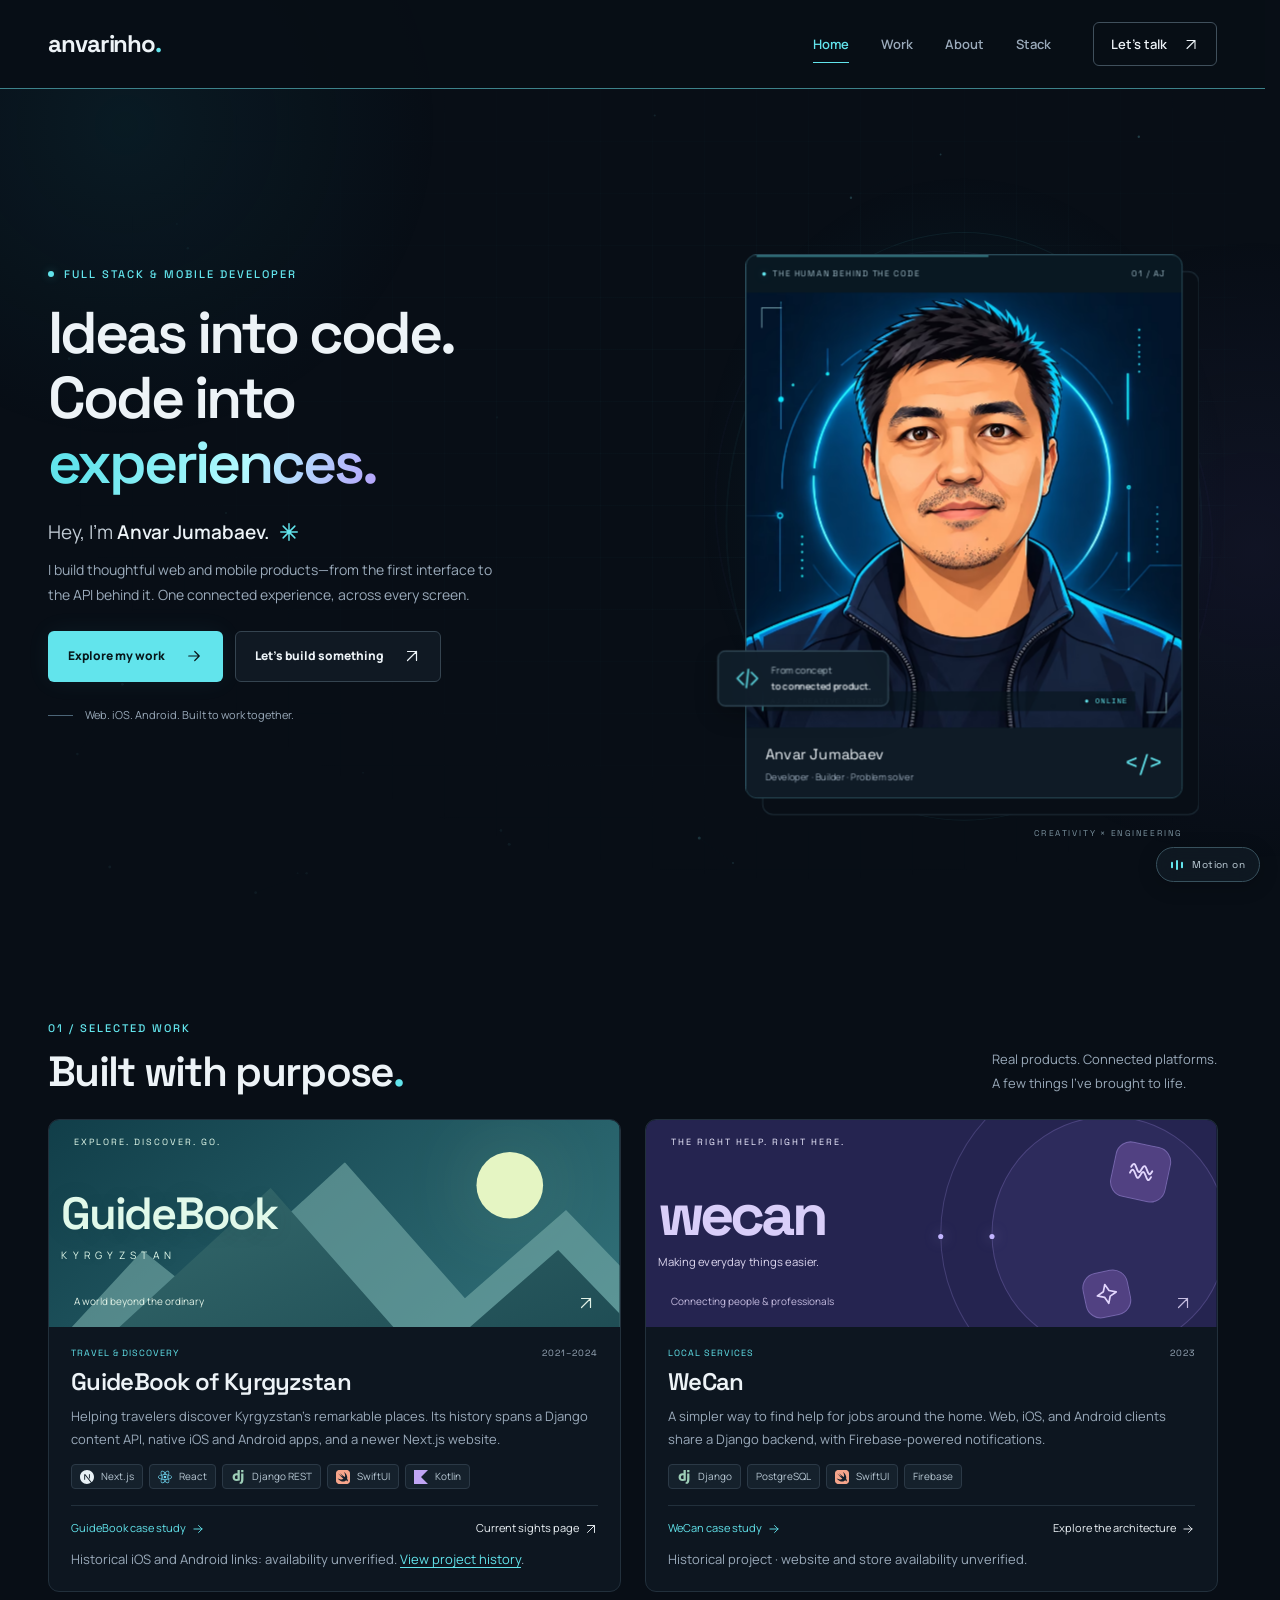
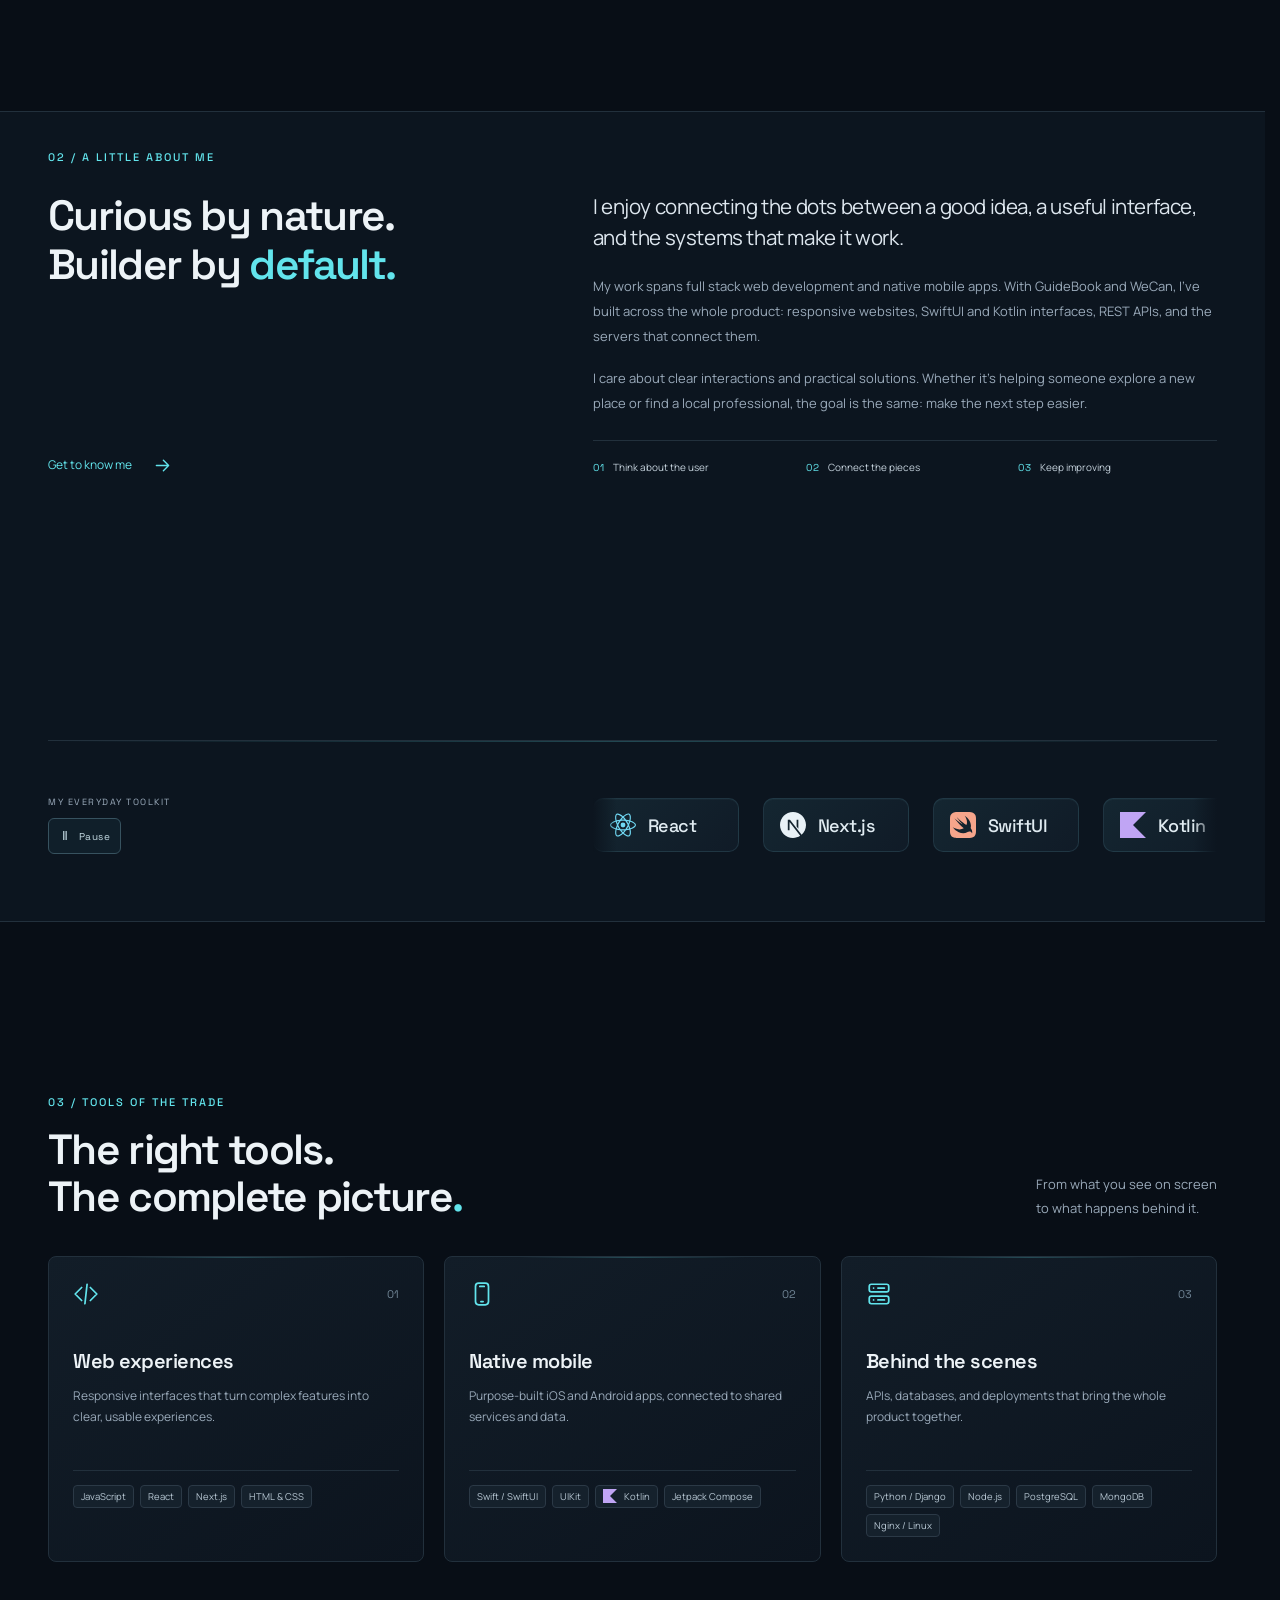
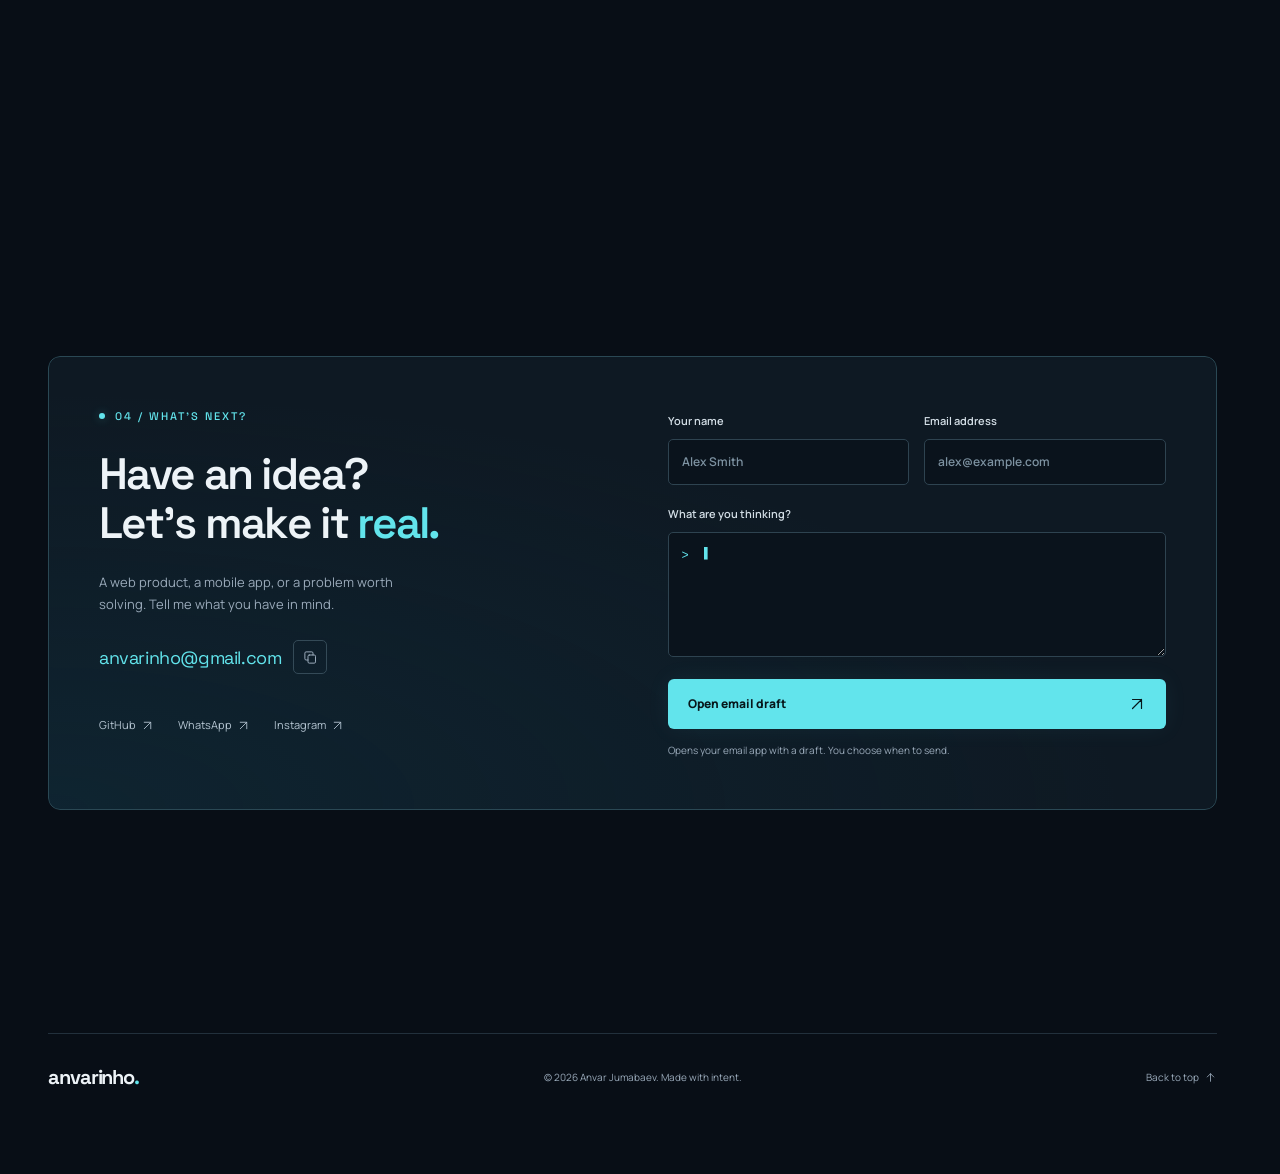
==== commit bcd3ff8f: "small fixes" ====
--- a/index.html
+++ b/index.html
@@ -26,7 +26,7 @@
   <script>try{document.documentElement.dataset.motion=matchMedia('(prefers-reduced-motion: reduce)').matches||localStorage.getItem('portfolio-motion')==='off'?'off':'on'}catch{document.documentElement.dataset.motion='off'}for(const type of ['pageswap','pagereveal'])addEventListener(type,event=>{if(document.documentElement.dataset.motion==='off')event.viewTransition?.skipTransition()});</script>
   <link rel="preload" href="/assets/fonts/space-grotesk-latin-variable.woff2" as="font" type="font/woff2" crossorigin>
   <link rel="preload" href="/assets/fonts/manrope-latin-variable.woff2" as="font" type="font/woff2" crossorigin>
-  <link rel="stylesheet" href="style.css?v=toolkit-row-3">
+  <link rel="stylesheet" href="style.css?v=stack-generous-spacing-2">
   <link rel="stylesheet" href="story.css?v=toolkit-row-3">
   <noscript><style>[data-project-preview][hidden]{display:block!important}[data-project-preview] .story-sticky{position:static;height:auto;max-height:none}[data-project-preview]{height:auto}[data-project-preview] *{animation:none!important;transform:none!important;opacity:1!important}</style></noscript>
   <script src="site.js" defer></script>
@@ -82,7 +82,6 @@
         <span class="art-coordinate" aria-hidden="true">CREATIVITY × ENGINEERING</span></div>
       </div>
     </section>
-    <div class="stack-strip"><div class="container"><div class="toolkit-heading"><span class="strip-label">MY EVERYDAY TOOLKIT</span><button class="toolkit-pause" type="button" aria-label="Pause technology logo animation" hidden><span class="toolkit-pause-icon" aria-hidden="true">Ⅱ</span><span class="toolkit-pause-label">Pause</span></button></div><div class="strip-tools"><div class="tech-track"><span class="tech-badge" data-tech="react"><span class="tech-logo" aria-hidden="true"></span><span>React</span></span><span class="tech-badge" data-tech="nextdotjs"><span class="tech-logo" aria-hidden="true"></span><span>Next.js</span></span><span class="tech-badge" data-tech="swift"><span class="tech-logo" aria-hidden="true"></span><span>SwiftUI</span></span><span class="tech-badge" data-tech="kotlin"><span class="tech-logo" aria-hidden="true"></span><span>Kotlin</span></span><span class="tech-badge" data-tech="django"><span class="tech-logo" aria-hidden="true"></span><span>Django</span></span><span class="tech-badge" data-tech="nodedotjs"><span class="tech-logo" aria-hidden="true"></span><span>Node.js</span></span></div></div></div></div>
     <section class="section container" id="projects" aria-labelledby="work-title">
       <div class="section-heading"><div><p class="eyebrow">01 / SELECTED WORK</p><h2 id="work-title">Built with purpose<span>.</span></h2></div><p>Real products. Connected platforms.<br>A few things I’ve brought to life.</p></div>
 
@@ -403,16 +402,23 @@
 </div>
       </section>
     </section>
-    <section class="about-section" id="about" aria-labelledby="about-title"><div class="container about-grid">
-      <div><p class="eyebrow">02 / A LITTLE ABOUT ME</p><h2 id="about-title">Curious by nature.<br>Builder by <span>default.</span></h2><a href="#contact" class="text-link">Get to know me <svg class="icon" aria-hidden="true"><use href="#arrow"/></svg></a></div>
+    <section class="about-section" id="about" aria-labelledby="about-title"><div class="container about-content">
+      <div class="about-intro">
+      <p class="eyebrow">02 / A LITTLE ABOUT ME</p>
+      <div class="about-grid">
+      <div class="about-heading"><h2 id="about-title">Curious by nature.<br>Builder by <span>default.</span></h2><a href="#contact" class="text-link">Get to know me <svg class="icon" aria-hidden="true"><use href="#arrow"/></svg></a></div>
       <div class="about-copy"><p class="large-copy">I enjoy connecting the dots between a good idea, a useful interface, and the systems that make it work.</p><p>My work spans full stack web development and native mobile apps. With GuideBook and WeCan, I’ve built across the whole product: responsive websites, SwiftUI and Kotlin interfaces, REST APIs, and the servers that connect them.</p><p>I care about clear interactions and practical solutions. Whether it’s helping someone explore a new place or find a local professional, the goal is the same: make the next step easier.</p><div class="about-principles"><span><i>01</i> Think about the user</span><span><i>02</i> Connect the pieces</span><span><i>03</i> Keep improving</span></div></div>
-    </div></section>
+      </div>
+      </div>
+      <div class="stack-strip"><div class="container"><div class="toolkit-heading"><span class="strip-label">MY EVERYDAY TOOLKIT</span><button class="toolkit-pause" type="button" aria-label="Pause technology logo animation" hidden><span class="toolkit-pause-icon" aria-hidden="true">Ⅱ</span><span class="toolkit-pause-label">Pause</span></button></div><div class="strip-tools"><div class="tech-track"><span class="tech-badge" data-tech="react"><span class="tech-logo" aria-hidden="true"></span><span>React</span></span><span class="tech-badge" data-tech="nextdotjs"><span class="tech-logo" aria-hidden="true"></span><span>Next.js</span></span><span class="tech-badge" data-tech="swift"><span class="tech-logo" aria-hidden="true"></span><span>SwiftUI</span></span><span class="tech-badge" data-tech="kotlin"><span class="tech-logo" aria-hidden="true"></span><span>Kotlin</span></span><span class="tech-badge" data-tech="django"><span class="tech-logo" aria-hidden="true"></span><span>Django</span></span><span class="tech-badge" data-tech="nodedotjs"><span class="tech-logo" aria-hidden="true"></span><span>Node.js</span></span></div></div></div></div>
+    </div>
+    </section>
     <section class="section container" id="skills" aria-labelledby="skills-title">
       <div class="section-heading"><div><p class="eyebrow">03 / TOOLS OF THE TRADE</p><h2 id="skills-title">The right tools.<br>The complete picture<span>.</span></h2></div><p>From what you see on screen<br>to what happens behind it.</p></div>
       <div class="skills-grid">
-        <article class="skill-card"><svg class="skill-icon icon" aria-hidden="true"><use href="#code"/></svg><span class="skill-number">01</span><h3>Web experiences</h3><p>Responsive interfaces that turn complex features into clear, usable experiences.</p><div class="tags"><span>JavaScript</span><span>React</span><span>Next.js</span><span>HTML &amp; CSS</span></div></article>
-        <article class="skill-card"><svg class="skill-icon icon" aria-hidden="true"><use href="#mobile"/></svg><span class="skill-number">02</span><h3>Native mobile</h3><p>Purpose-built iOS and Android apps, connected to shared services and data.</p><div class="tags"><span>Swift / SwiftUI</span><span>UIKit</span><span><span class="tech-logo" data-tech="kotlin" aria-hidden="true"></span>Kotlin</span><span>Jetpack Compose</span></div></article>
-        <article class="skill-card"><svg class="skill-icon icon" aria-hidden="true"><use href="#server"/></svg><span class="skill-number">03</span><h3>Behind the scenes</h3><p>APIs, databases, and deployments that bring the whole product together.</p><div class="tags"><span>Python / Django</span><span>Node.js</span><span>PostgreSQL</span><span>MongoDB</span><span>Nginx / Linux</span></div></article>
+        <article class="skill-card"><div class="skill-card-top"><svg class="skill-icon icon" aria-hidden="true"><use href="#code"/></svg><span class="skill-number">01</span></div><h3>Web experiences</h3><p>Responsive interfaces that turn complex features into clear, usable experiences.</p><div class="tags"><span>JavaScript</span><span>React</span><span>Next.js</span><span>HTML &amp; CSS</span></div></article>
+        <article class="skill-card"><div class="skill-card-top"><svg class="skill-icon icon" aria-hidden="true"><use href="#mobile"/></svg><span class="skill-number">02</span></div><h3>Native mobile</h3><p>Purpose-built iOS and Android apps, connected to shared services and data.</p><div class="tags"><span>Swift / SwiftUI</span><span>UIKit</span><span><span class="tech-logo" data-tech="kotlin" aria-hidden="true"></span>Kotlin</span><span>Jetpack Compose</span></div></article>
+        <article class="skill-card"><div class="skill-card-top"><svg class="skill-icon icon" aria-hidden="true"><use href="#server"/></svg><span class="skill-number">03</span></div><h3>Behind the scenes</h3><p>APIs, databases, and deployments that bring the whole product together.</p><div class="tags"><span>Python / Django</span><span>Node.js</span><span>PostgreSQL</span><span>MongoDB</span><span>Nginx / Linux</span></div></article>
       </div>
     </section>
     <section class="contact-section container" id="contact" aria-labelledby="contact-title"><div class="contact-panel">
--- a/style.css
+++ b/style.css
@@ -408,3 +408,146 @@
 .terminal-glyph{position:absolute;left:0;top:0;width:1ch;height:1.2em;overflow:hidden;line-height:1;color:#c3ffd6;text-shadow:0 0 8px #72ffab}
 .terminal-cursor{position:absolute;left:1ch;top:0;width:1ch;line-height:1;color:var(--cyan);animation:terminal-blink 1s steps(1,end) infinite}
 @keyframes terminal-blink{0%,49%{opacity:1}50%,100%{opacity:0}}
+
+/* Full-screen main sections can grow naturally when their content is taller. */
+main>section[id]{min-height:100vh;display:grid;align-content:center}
+main>.contact-section{padding-block:clamp(45px,7.5vh,75px)}
+
+/* Fit the opening and selected work beneath the desktop navigation. */
+@media(min-width:1024px){
+  main>:is(#home,#projects){min-height:calc(100vh - 89px)}
+  #home{padding-block:clamp(28px,5vh,56px)}
+  #home .eyebrow{margin-bottom:18px}
+  #home h1{font-size:clamp(40px,min(4.6vw,7.2vh),62px);margin-bottom:20px}
+  #home .hero-intro{margin-bottom:9px}
+  #home .hero-description{line-height:1.8}
+  #home .button-row{margin-top:24px}
+  #home .hero-footnote{margin-top:24px}
+  #home .hero-art{width:min(100%,clamp(260px,calc(100vh - 350px),470px));justify-self:end;margin-right:18px}
+
+  #projects{padding-block:clamp(24px,4vh,48px)}
+  #projects>.section-heading{margin-bottom:clamp(18px,2.7vh,28px)}
+  #projects>.section-heading .eyebrow{margin-bottom:10px}
+  #projects>.project-grid .project-visual{height:clamp(150px,23vh,230px)}
+  #projects>.project-grid .guide-wordmark{top:28%;font-size:44px}
+  #projects>.project-grid .wecan-wordmark{top:24%;font-size:58px}
+  #projects>.project-grid .visual-label{top:16px}
+  #projects>.project-grid .visual-bottom{bottom:15px}
+  #projects>.project-grid .bubble-one{top:22px}
+  #projects>.project-grid .bubble-two{bottom:32px}
+  #projects>.project-grid .project-body{padding:20px 22px}
+  #projects>.project-grid .project-meta{margin-bottom:10px}
+  #projects>.project-grid h3{margin-bottom:9px}
+  #projects>.project-grid .project-body>p{line-height:1.75}
+  #projects>.project-grid .tags{margin-top:14px;gap:6px}
+  #projects>.project-grid .tags>span{padding:3px 8px}
+  #projects>.project-grid .project-links{margin-top:16px;padding-top:13px}
+  #projects>.project-grid .project-archive{margin-top:10px}
+}
+@media(min-width:1024px) and (max-height:650px){
+  #projects{padding-block:16px}
+  #projects>.section-heading{margin-bottom:14px}
+  #projects>.section-heading h2{font-size:34px}
+  #projects>.section-heading .eyebrow{margin-bottom:6px}
+  #projects>.project-grid .project-body{padding-block:16px}
+  #projects>.project-grid .tags{margin-top:10px}
+  #projects>.project-grid .project-links{margin-top:12px}
+}
+
+/* One shared grid ties the introduction, principles, and toolkit together. */
+#about{min-height:100vh;align-content:center;padding-block:clamp(24px,4vh,48px)}
+#about .about-content{--about-columns:minmax(0,.9fr) minmax(0,1.2fr);--about-gap:clamp(32px,6vw,84px);display:grid;grid-template-rows:auto auto;gap:clamp(24px,4vh,40px);min-width:0}
+#about .about-intro{min-width:0}
+#about .about-grid>*{min-width:0}
+#about .about-intro>.eyebrow{margin-bottom:24px}
+#about .about-grid{grid-template-columns:var(--about-columns);gap:var(--about-gap);align-items:stretch}
+#about .about-heading{display:flex;flex-direction:column;align-items:flex-start;gap:28px}
+#about .about-heading>.text-link{margin-top:auto}
+#about h2{line-height:1.16;text-wrap:balance}
+#about .about-copy .large-copy{font-size:clamp(19px,1.6vw,22px);line-height:1.55;margin-bottom:20px}
+#about .about-copy>p:last-of-type{margin-bottom:0}
+#about .about-principles{display:grid;grid-template-columns:repeat(3,minmax(0,1fr));gap:14px;padding-block:18px 0;margin-top:24px}
+#about .about-principles>span{display:flex;align-items:baseline;gap:8px;font-size:10px}
+#about .about-principles i{margin:0;font-size:10px;letter-spacing:1px}
+#about .stack-strip{margin-top:0;border-bottom:0;background:transparent}
+#about .stack-strip>.container{width:100%;min-height:144px;padding-block:24px 0;grid-template-columns:var(--about-columns);gap:var(--about-gap);align-items:center}
+#about .strip-tools:before{background:linear-gradient(90deg,#0c151f,transparent)}
+#about .strip-tools:after{background:linear-gradient(-90deg,#0c151f,transparent)}
+/* These anchors fill the visible viewport below the sticky navigation. */
+@media(min-width:1024px) and (min-height:600px){
+  :is(#about,#skills){--section-header-height:89px;height:calc(100vh - var(--section-header-height));min-height:calc(100vh - var(--section-header-height));scroll-margin-top:calc(var(--section-header-height) - 100px);align-content:stretch}
+  #about .about-content{align-content:space-between}
+  #skills{padding-block:clamp(24px,4vh,48px);grid-template-rows:auto minmax(0,1fr);gap:clamp(24px,4vh,40px)}
+  #skills>.section-heading{margin-bottom:0}
+  #skills .skill-card{display:flex;flex-direction:column;align-items:flex-start}
+  #skills .skill-card .tags{margin-top:auto;padding-top:23px}
+}
+@media(min-width:1024px) and (min-height:600px) and (max-height:700px){
+  #about{padding-block:18px}
+  #about .about-content{gap:20px}
+  #about .about-intro>.eyebrow{margin-bottom:16px}
+  #about .about-copy .large-copy{font-size:19px;line-height:1.5;margin-bottom:14px}
+  #about .about-copy>p:not(.large-copy){font-size:12.5px;line-height:1.75;margin-bottom:14px}
+  #about .about-copy>p:last-of-type{margin-bottom:0}
+  #about .about-principles{margin-top:18px;padding-top:14px}
+  #about .stack-strip>.container{min-height:120px;padding-top:16px}
+  #about .tech-badge{min-height:46px;padding:9px 14px;font-size:16px}
+  #about .tech-badge .tech-logo{width:22px;height:22px}
+  #skills{padding-block:18px;gap:24px}
+  #skills>.section-heading h2{font-size:36px}
+  #skills .skill-card{padding:24px}
+  #skills .skill-icon{margin-bottom:20px}
+  #skills .skill-card .tags{padding-top:16px}
+}
+@media(max-width:800px){
+  #about{padding-block:48px}
+  #about .about-content{display:block}
+  #about .about-intro{padding-bottom:0}
+  #about .about-grid{grid-template-columns:1fr;gap:28px}
+  #about .about-grid h2{max-width:560px}
+  #about .about-heading>.text-link{margin-top:20px}
+  #about .about-heading{display:block}
+  #about .about-principles{margin-top:30px}
+  #about .stack-strip>.container{grid-template-columns:175px minmax(0,1fr);gap:24px}
+}
+@media(max-width:600px){
+  #about .about-intro>.eyebrow{margin-bottom:20px}
+  #about .about-principles{grid-template-columns:1fr;gap:14px;margin-top:26px;padding-block:20px}
+  #about .stack-strip>.container{grid-template-columns:1fr;gap:16px;padding-top:20px}
+}
+
+/* Match the desktop header even in narrower or shorter browser windows. */
+#skills .skill-card-top{display:flex;align-items:center;justify-content:space-between;width:100%;margin-bottom:24px}
+#skills .skill-card-top .skill-icon{margin:0;flex:none}
+#skills .skill-card-top .skill-number{position:static}
+@media(min-width:801px){
+  #skills{--section-header-height:89px;min-height:calc(100vh - var(--section-header-height));scroll-margin-top:calc(var(--section-header-height) - 100px);align-content:center;padding-block:clamp(64px,10vh,112px);grid-template-rows:auto auto;row-gap:clamp(24px,4vh,40px)}
+  #skills>.section-heading{margin-bottom:0}
+  #skills .skills-grid{min-height:clamp(240px,34vh,320px)}
+  #skills .skill-card{display:grid;grid-template-rows:auto minmax(0,1fr) auto auto minmax(0,1fr) auto;padding:24px;row-gap:12px;align-items:start}
+  #skills .skill-card-top{grid-row:1;margin:0}
+  #skills .skill-card-top .skill-icon{width:26px;height:26px}
+  #skills .skill-card h3{grid-row:3;margin:0;font-size:20px;line-height:1.15}
+  #skills .skill-card p{grid-row:4;font-size:12px;line-height:1.75}
+  #skills .skill-card .tags{grid-row:6;width:100%;margin:0;padding-top:14px;border-top:1px solid var(--border);align-content:start;gap:6px}
+  #skills .skill-card .tags>span{font-size:9.5px;line-height:1.6;padding:3px 7px}
+}
+/* Shared tracks align copy and tag rows even when one card wraps. */
+@supports(grid-template-rows:subgrid){
+  @media(min-width:801px){
+    #skills .skills-grid{grid-template-rows:auto minmax(0,1fr) auto auto minmax(0,1fr) auto;row-gap:12px}
+    #skills .skill-card{grid-row:1 / span 6;grid-template-rows:subgrid}
+  }
+}
+@media(min-width:801px) and (max-height:700px){
+  #skills{padding-block:64px;row-gap:20px}
+  #skills>.section-heading h2{font-size:34px}
+  #skills>.section-heading .eyebrow{margin-bottom:10px}
+  #skills .skills-grid{min-height:240px;row-gap:8px}
+  #skills .skill-card{padding:20px;row-gap:8px}
+  #skills .skill-card-top .skill-icon{width:24px;height:24px}
+  #skills .skill-card h3{font-size:19px}
+  #skills .skill-card p{line-height:1.65}
+  #skills .skill-card .tags{padding-top:12px}
+  #skills .skill-card .tags>span{font-size:9px;line-height:1.5}
+}
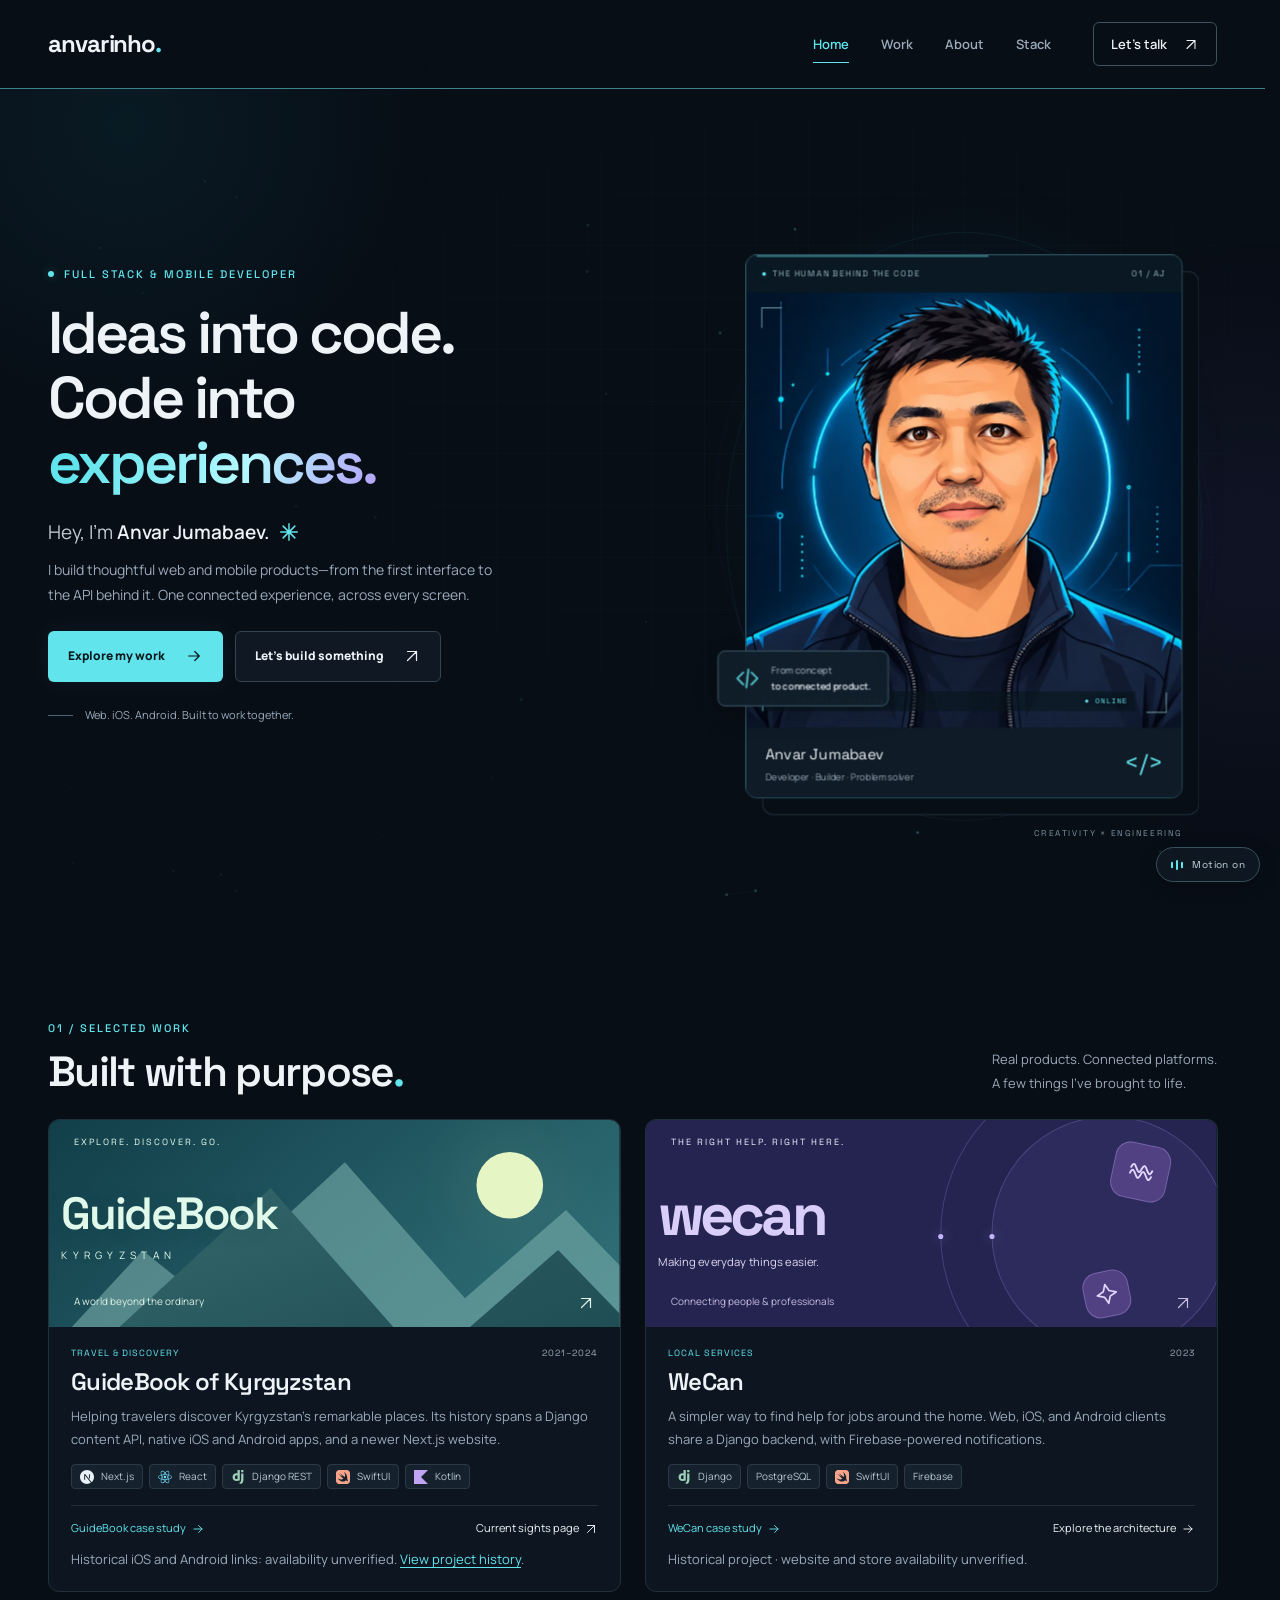
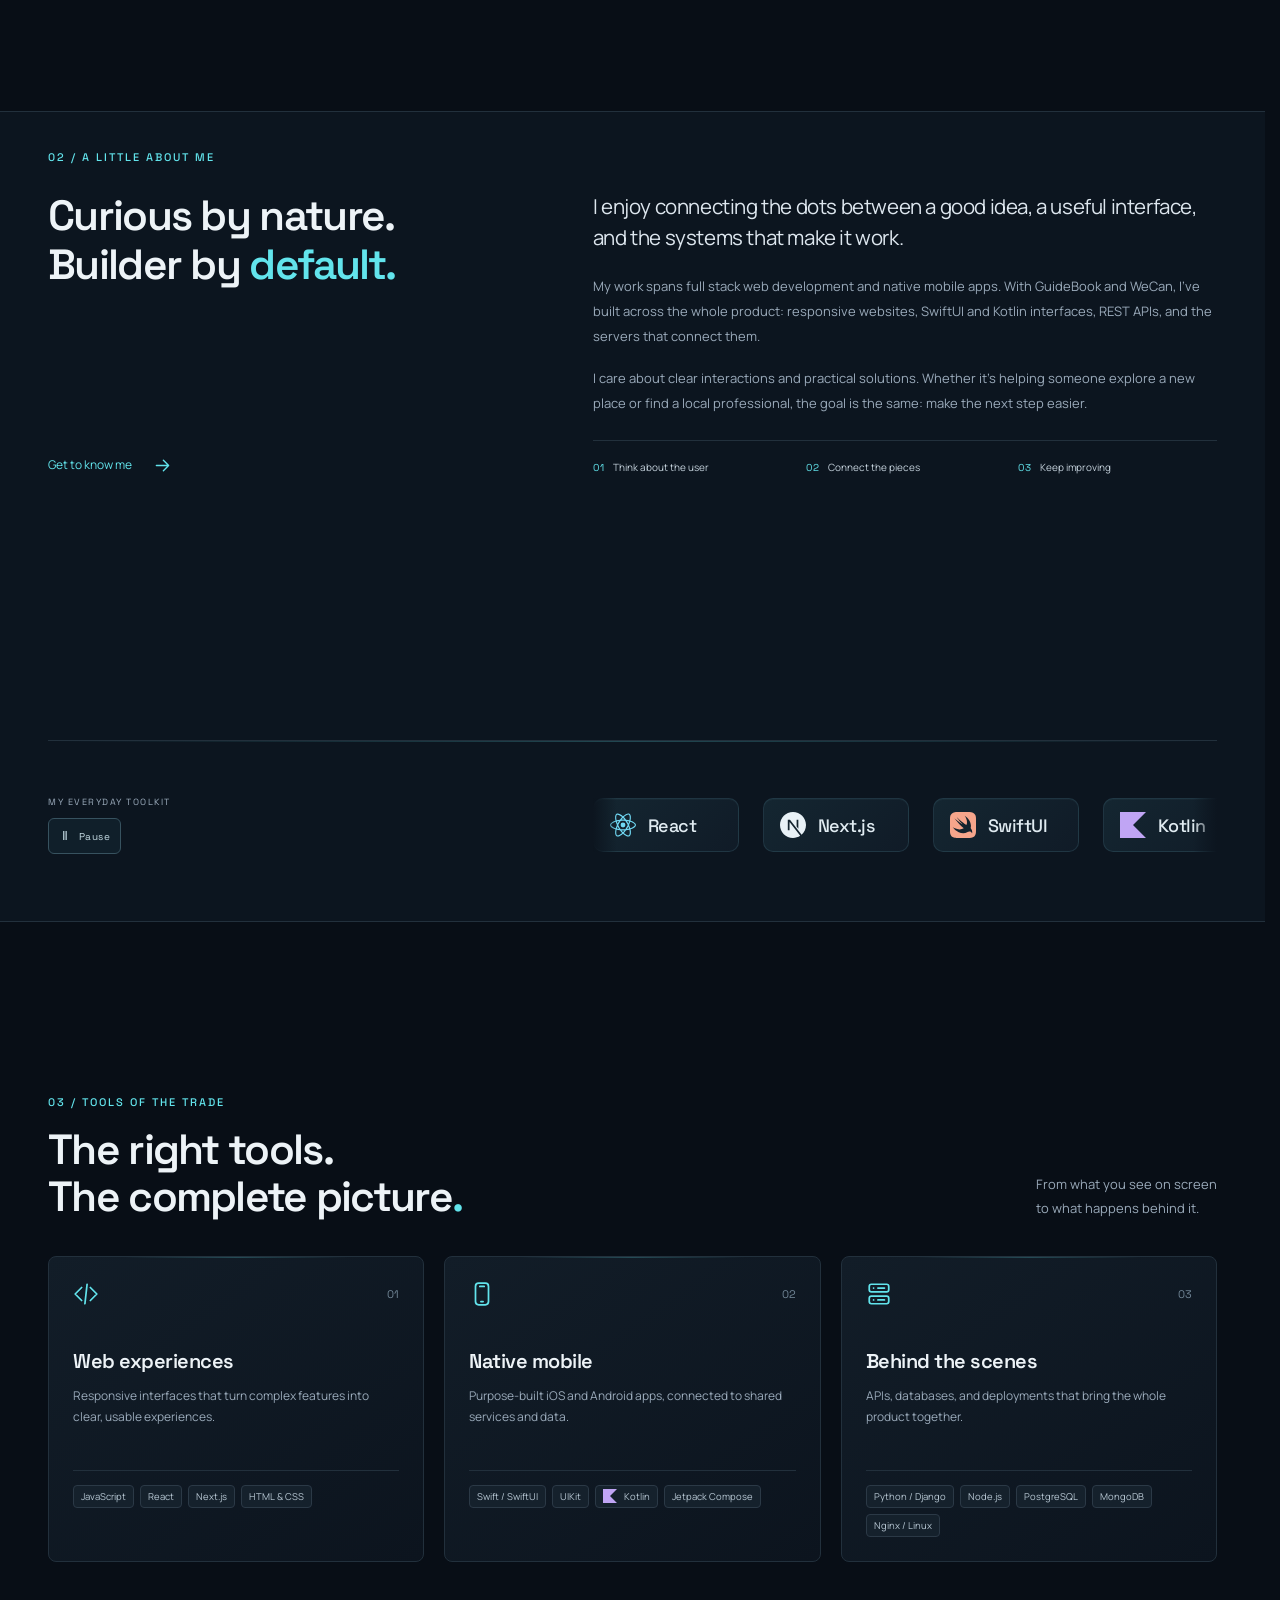
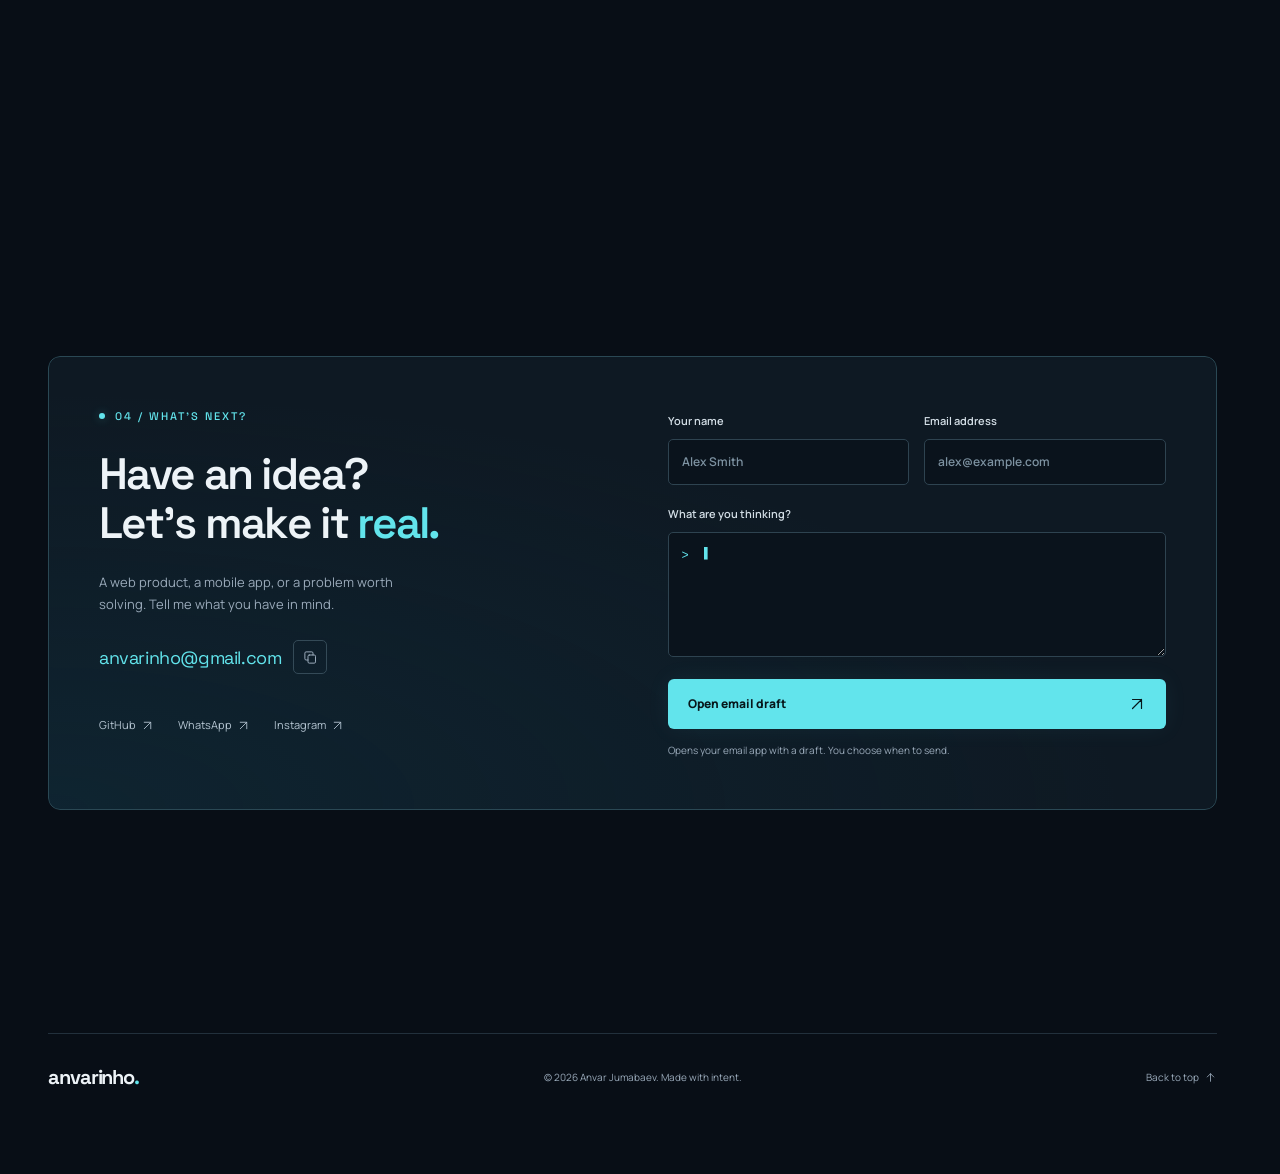
==== commit a654111a: "filled assets" ====
--- a/index.html
+++ b/index.html
@@ -22,7 +22,20 @@
   <meta name="twitter:description" content="Building connected experiences for the web, iOS, and Android.">
   <meta name="twitter:image" content="https://anvarinho.github.io/assets/social-preview.jpg">
   <meta name="theme-color" content="#080e16">
-  <link rel="icon" href="favicon.svg" type="image/svg+xml">
+  <link rel="icon" href="/favicon.ico" sizes="16x16 32x32 48x48" type="image/x-icon">
+  <link rel="icon" href="/assets/icons/favicon-16.png" sizes="16x16" type="image/png">
+  <link rel="icon" href="/assets/icons/favicon-32.png" sizes="32x32" type="image/png">
+  <link rel="icon" href="/favicon.png" sizes="96x96" type="image/png">
+  <link rel="icon" href="/favicon.svg" sizes="any" type="image/svg+xml">
+  <link rel="apple-touch-icon" href="/assets/icons/apple-touch-icon-152.png" sizes="152x152">
+  <link rel="apple-touch-icon" href="/assets/icons/apple-touch-icon-167.png" sizes="167x167">
+  <link rel="apple-touch-icon" href="/apple-touch-icon.png" sizes="180x180">
+  <link rel="mask-icon" href="/safari-pinned-tab.svg" color="#62e4ec">
+  <link rel="manifest" href="/site.webmanifest">
+  <meta name="application-name" content="anvarinho">
+  <meta name="apple-mobile-web-app-title" content="anvarinho">
+  <meta name="apple-mobile-web-app-capable" content="yes">
+  <meta name="mobile-web-app-capable" content="yes">
   <script>try{document.documentElement.dataset.motion=matchMedia('(prefers-reduced-motion: reduce)').matches||localStorage.getItem('portfolio-motion')==='off'?'off':'on'}catch{document.documentElement.dataset.motion='off'}for(const type of ['pageswap','pagereveal'])addEventListener(type,event=>{if(document.documentElement.dataset.motion==='off')event.viewTransition?.skipTransition()});</script>
   <link rel="preload" href="/assets/fonts/space-grotesk-latin-variable.woff2" as="font" type="font/woff2" crossorigin>
   <link rel="preload" href="/assets/fonts/manrope-latin-variable.woff2" as="font" type="font/woff2" crossorigin>
